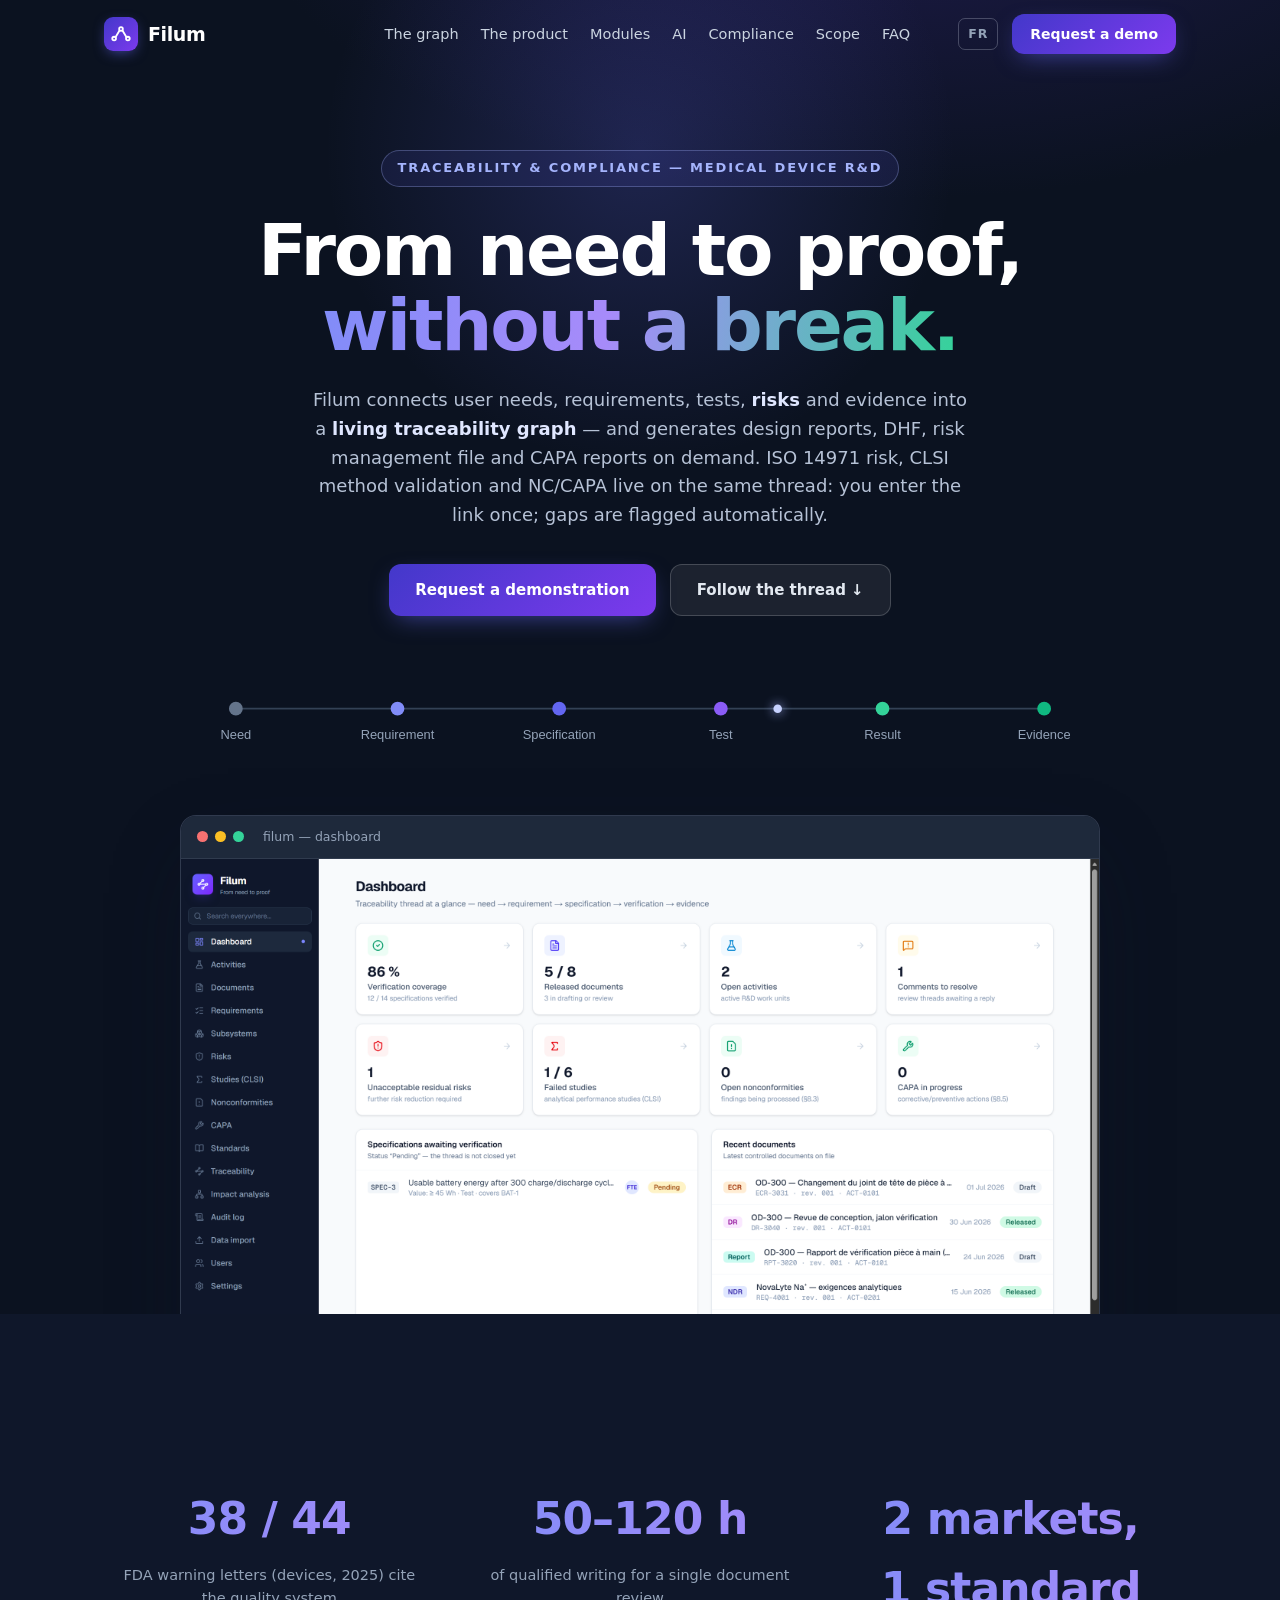
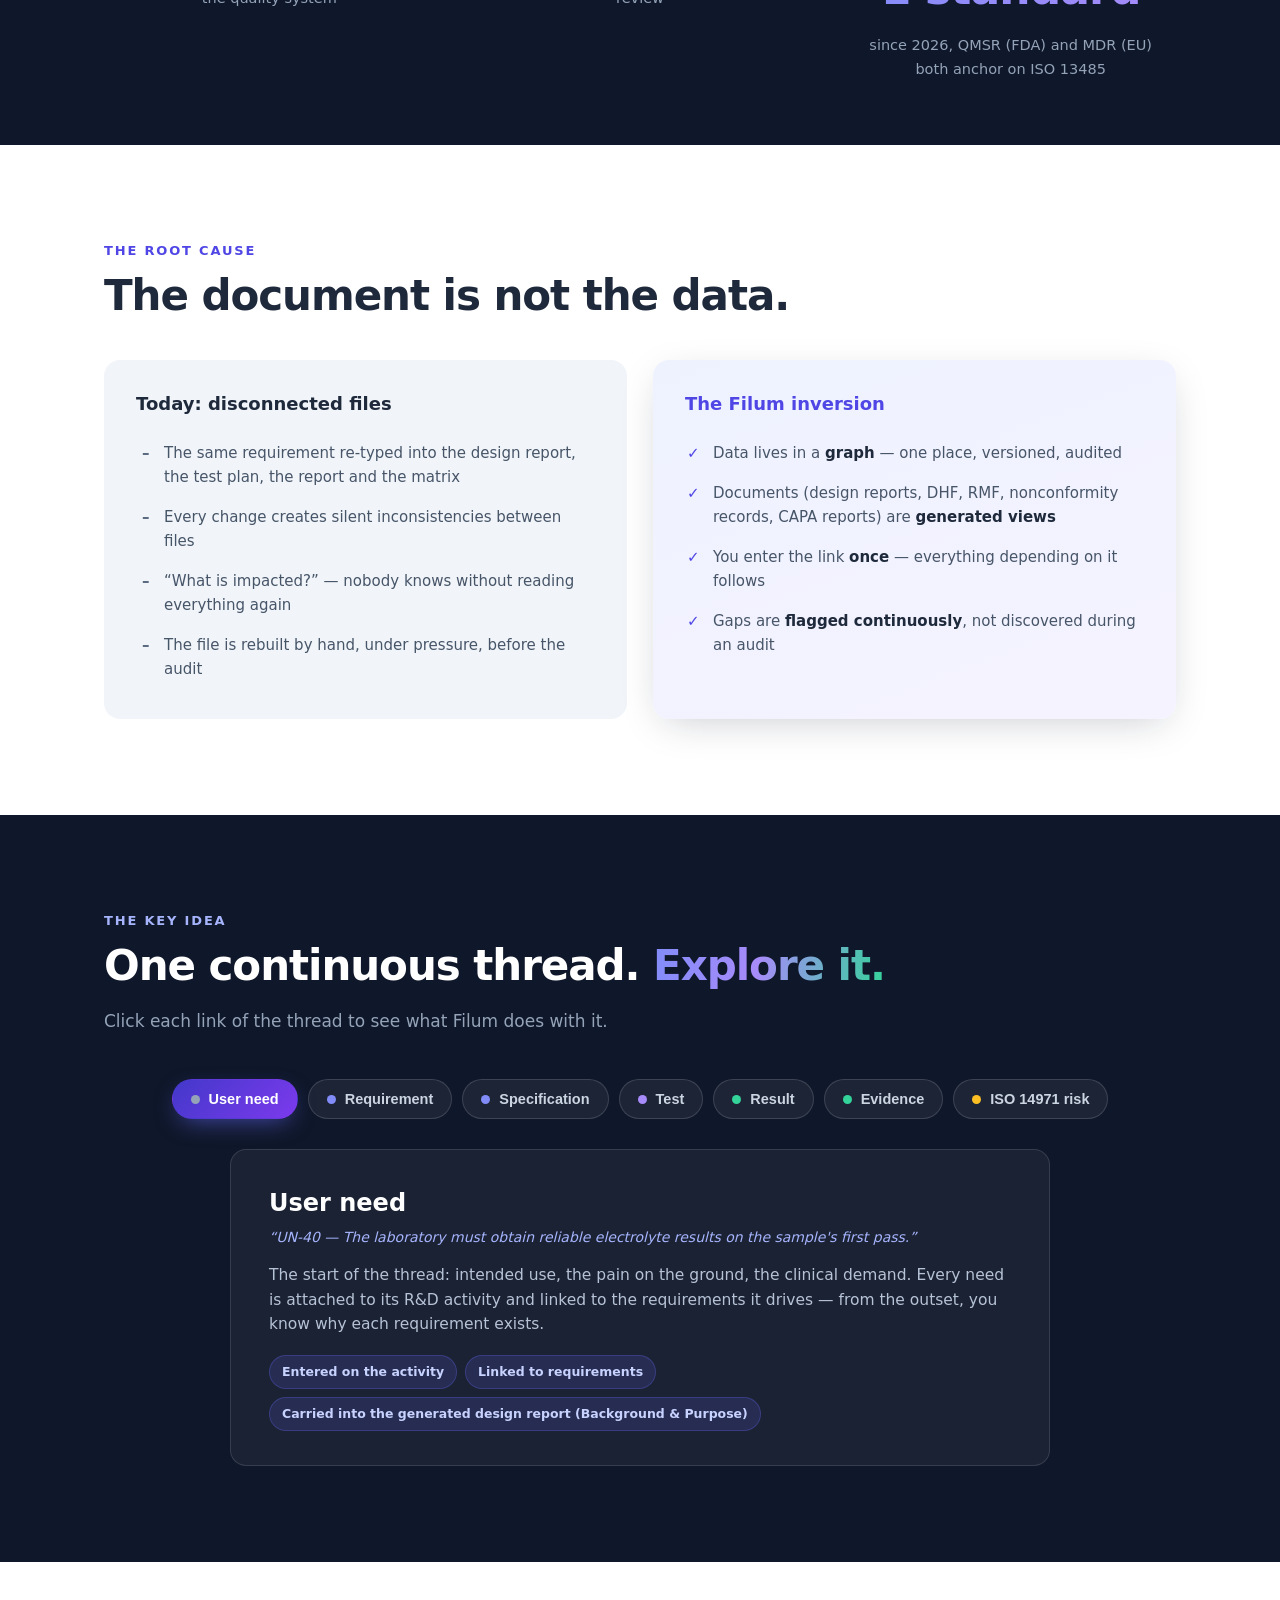
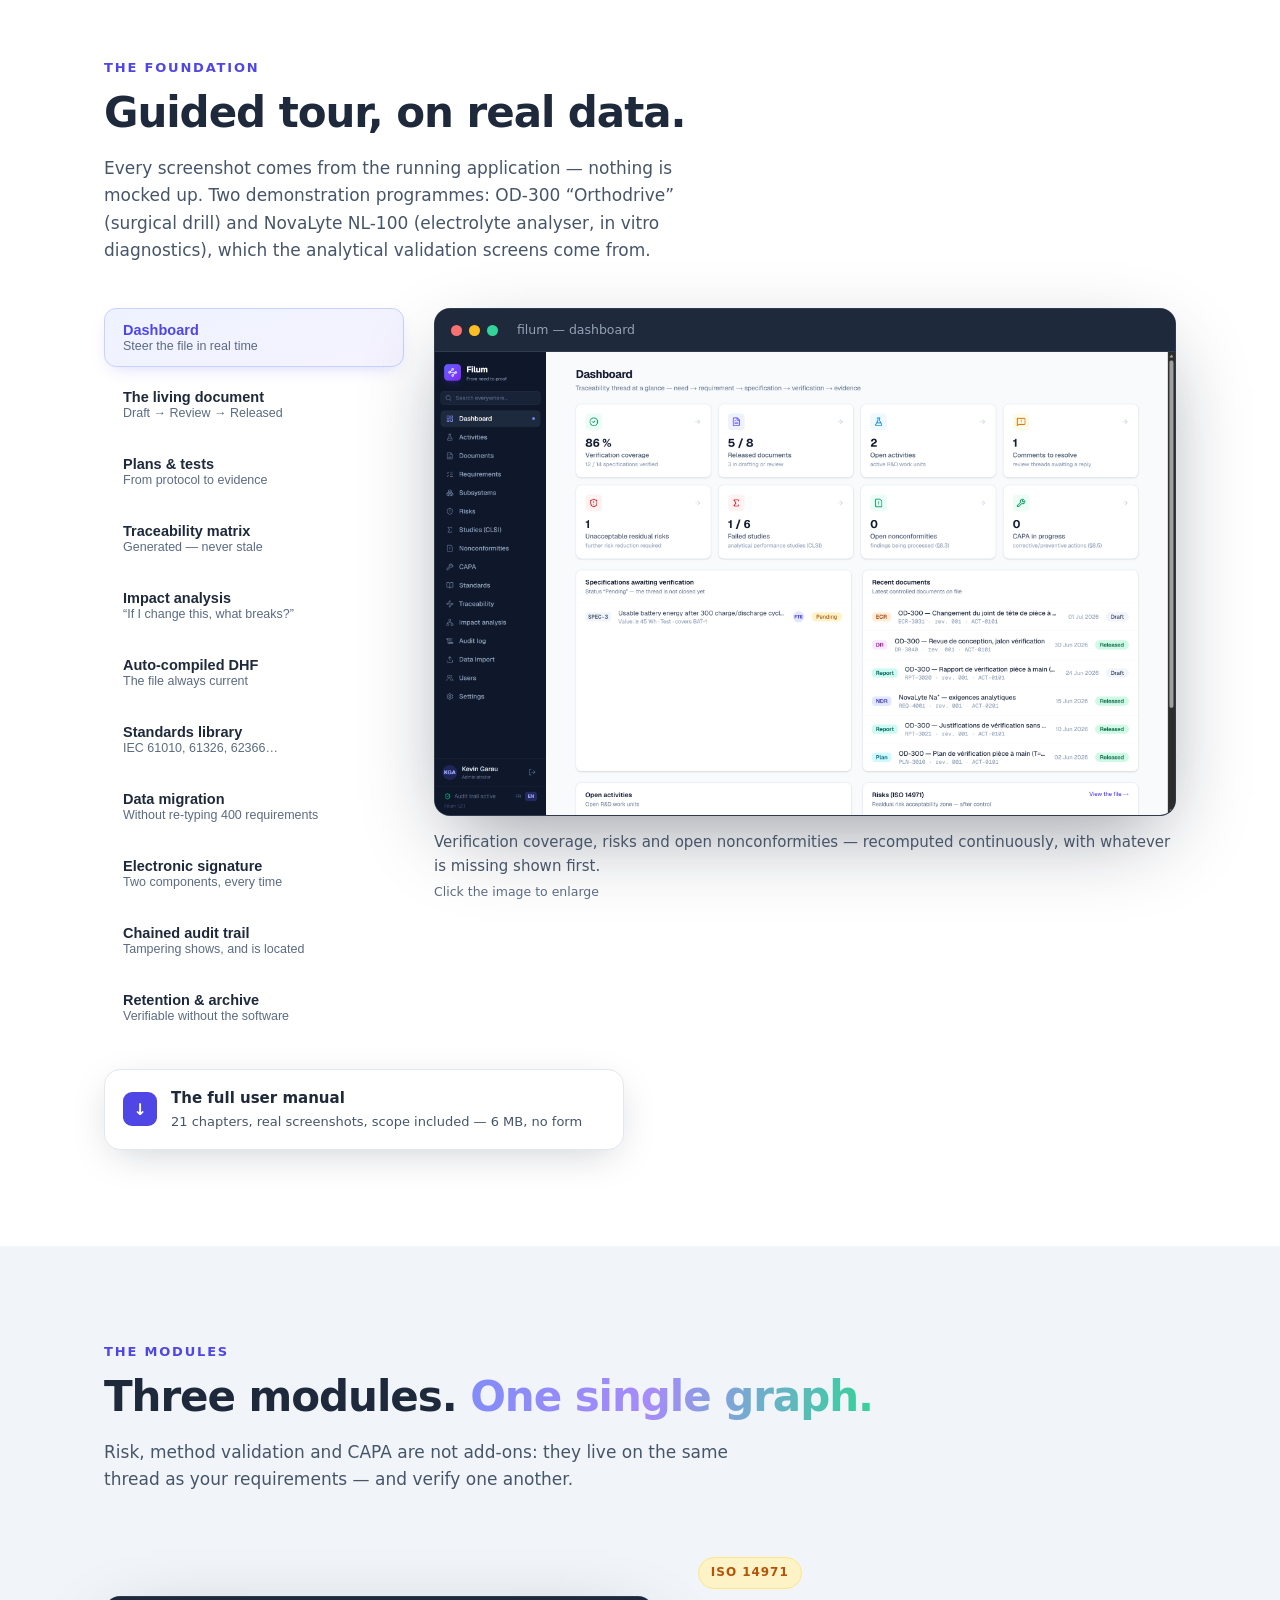
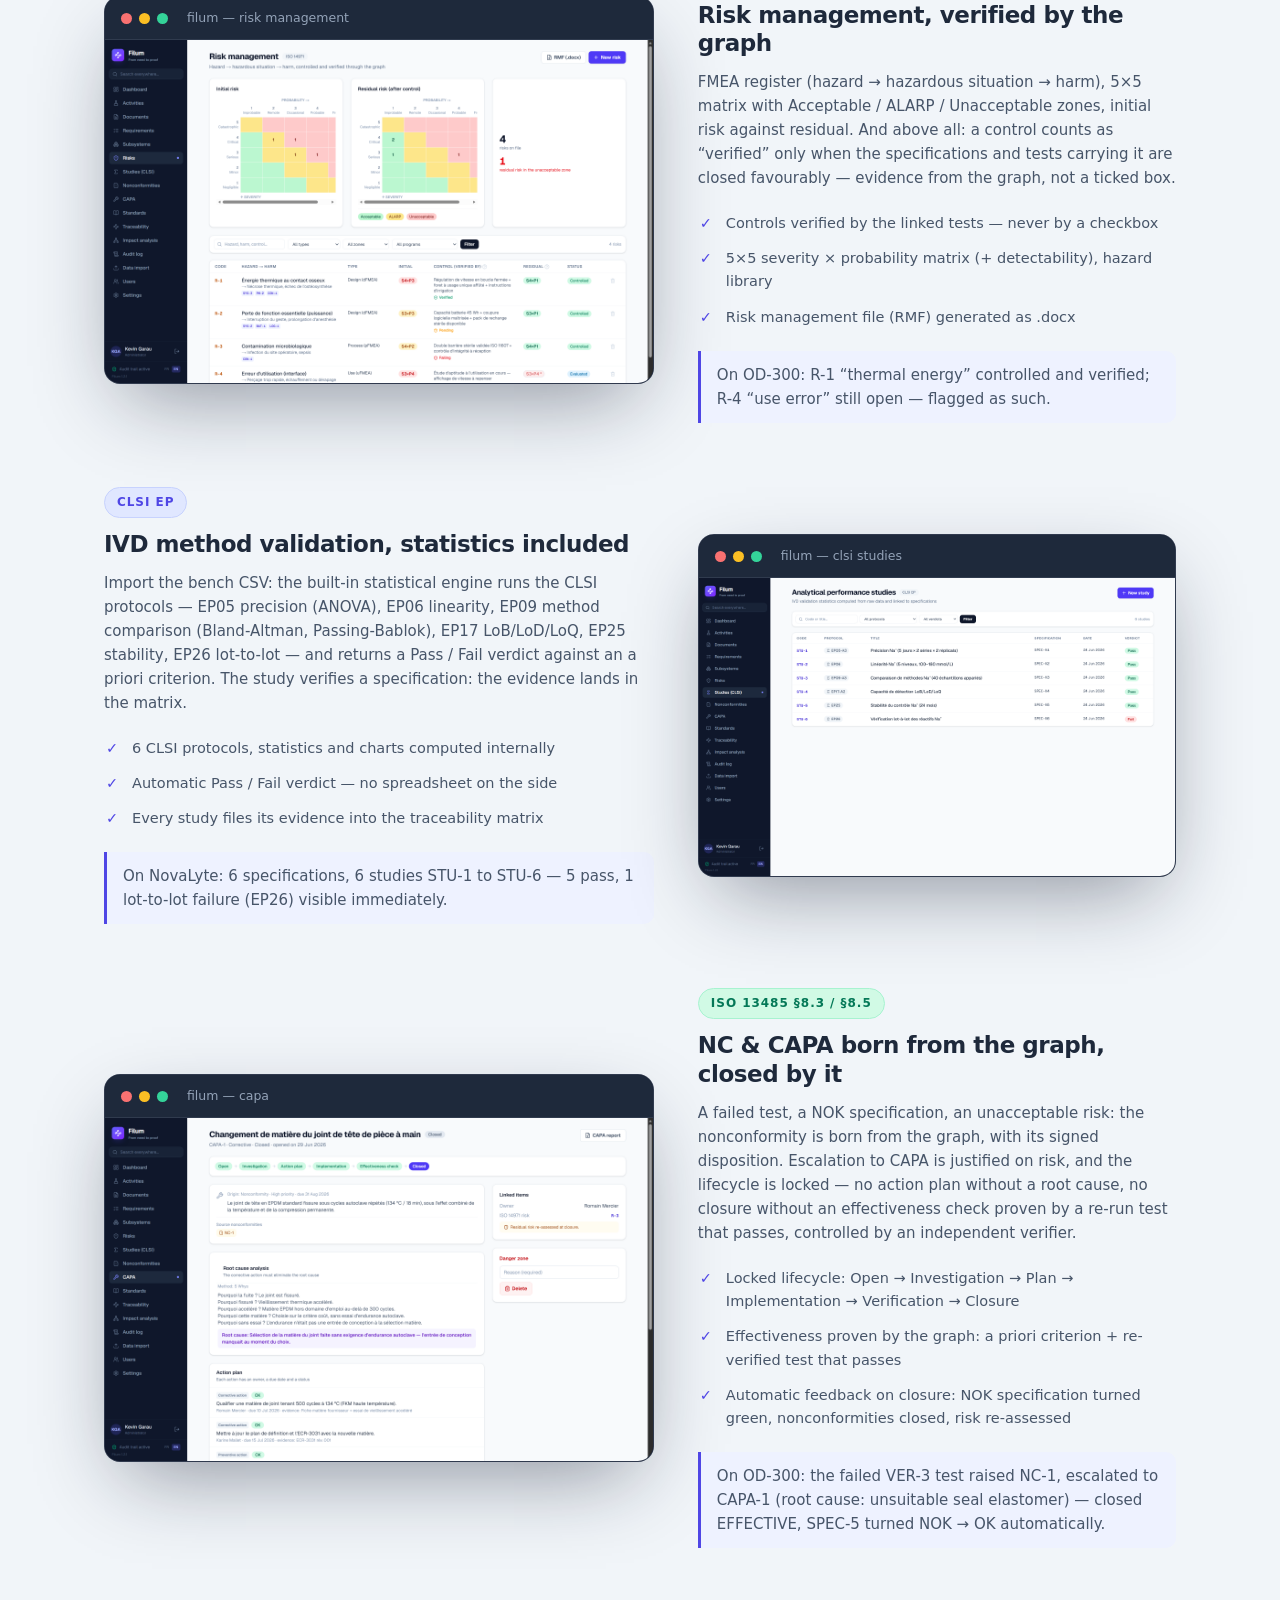
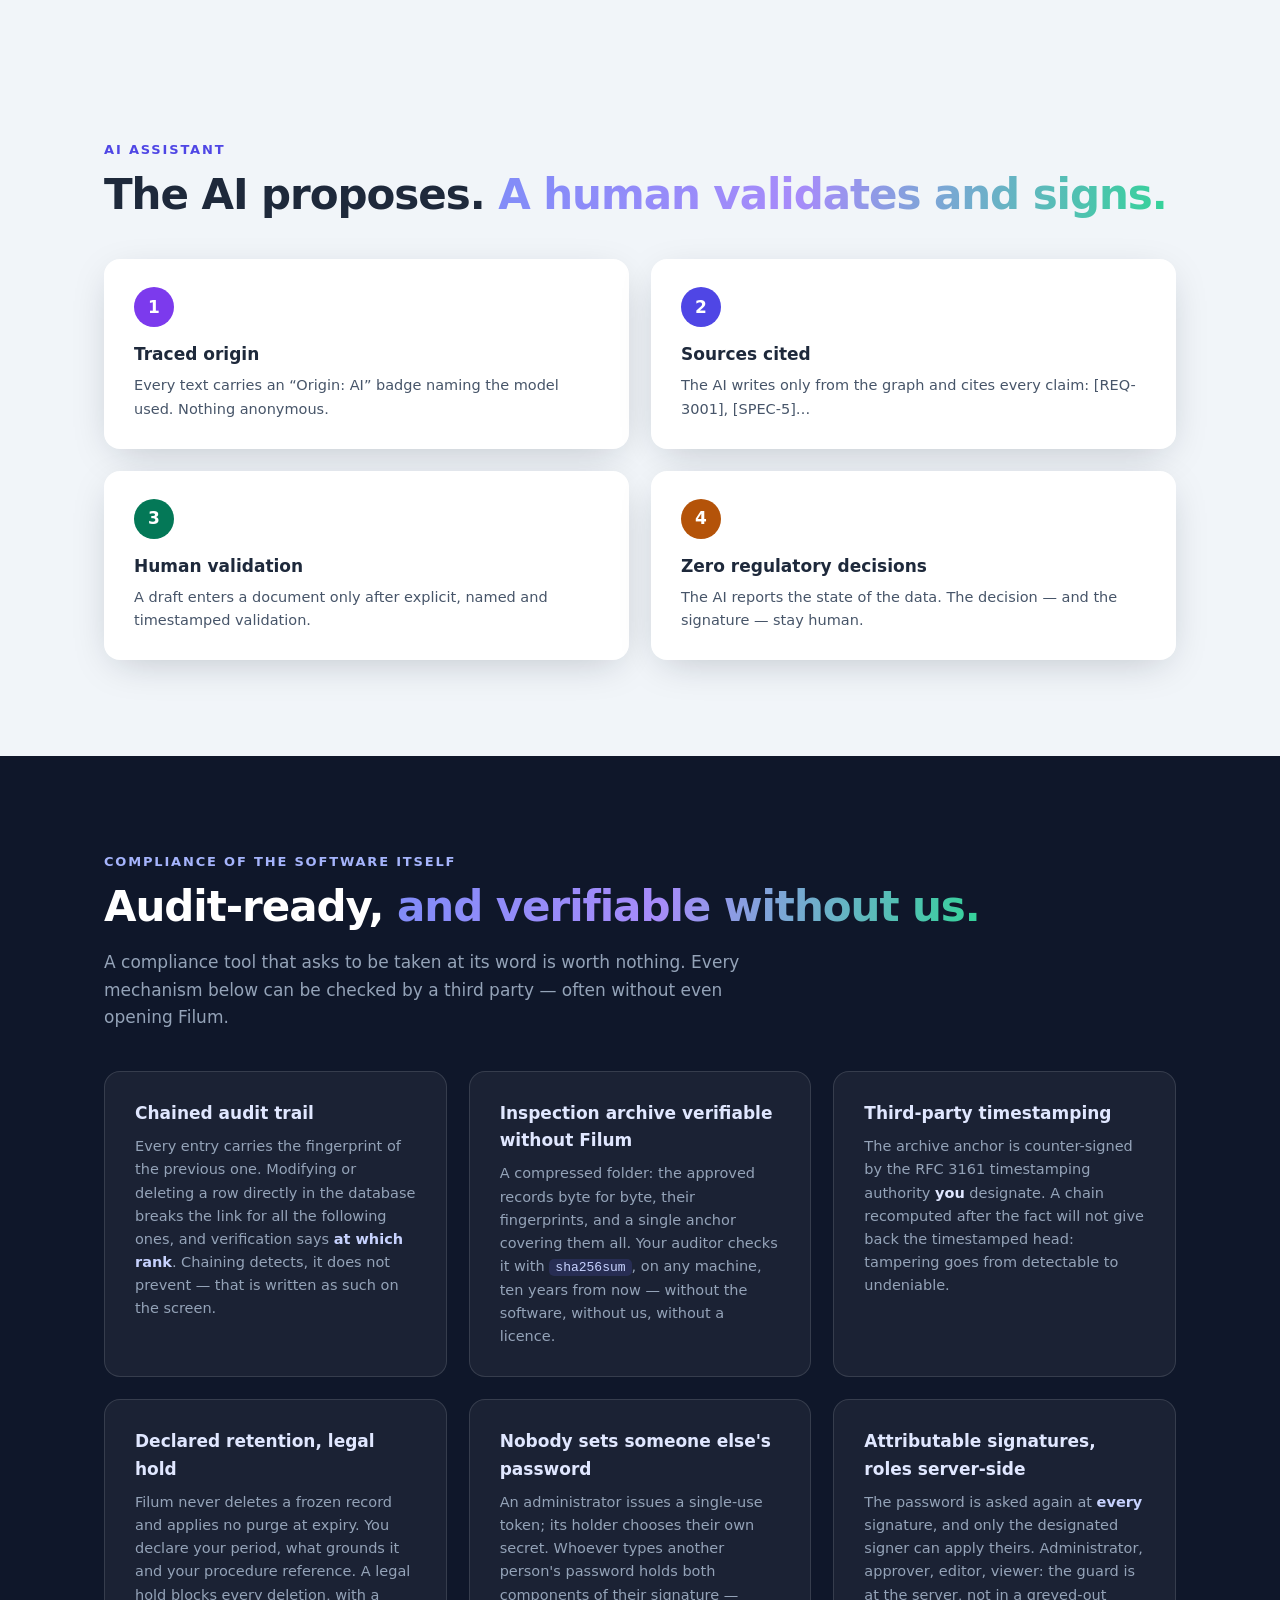
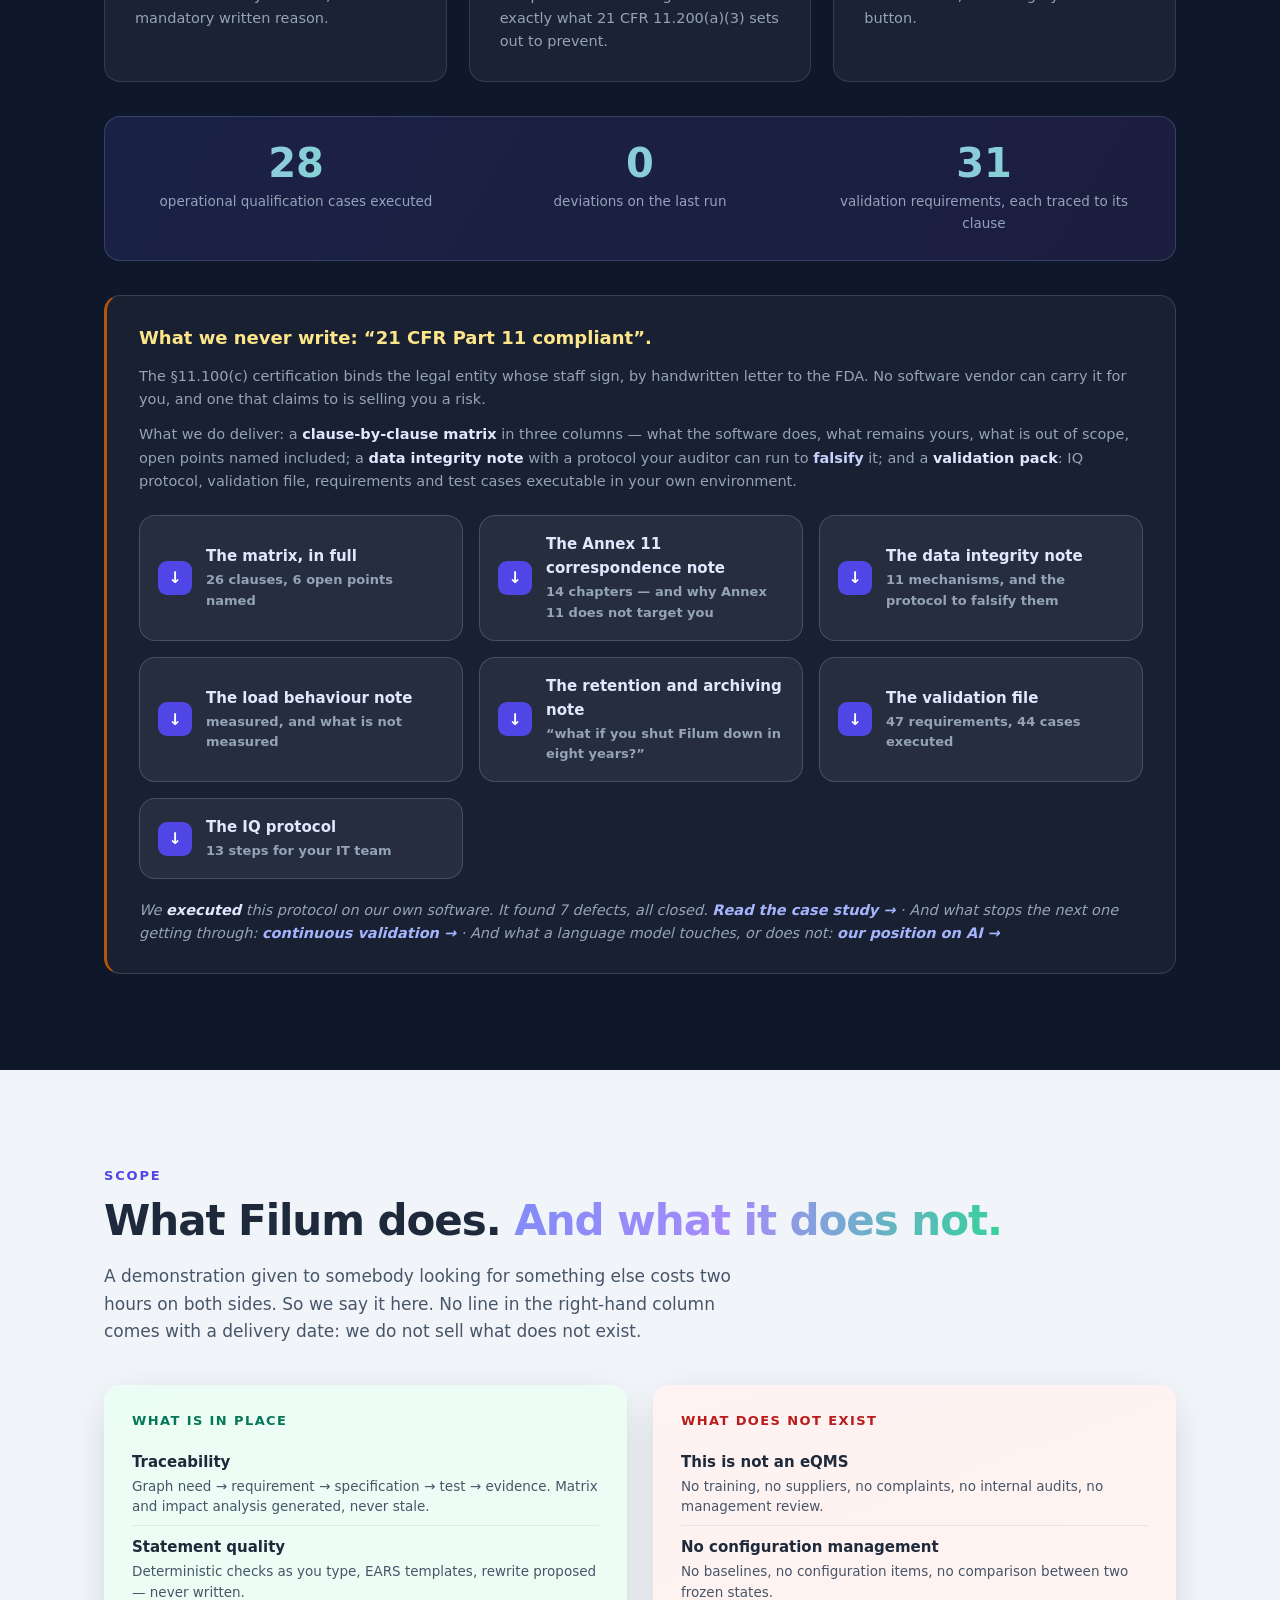
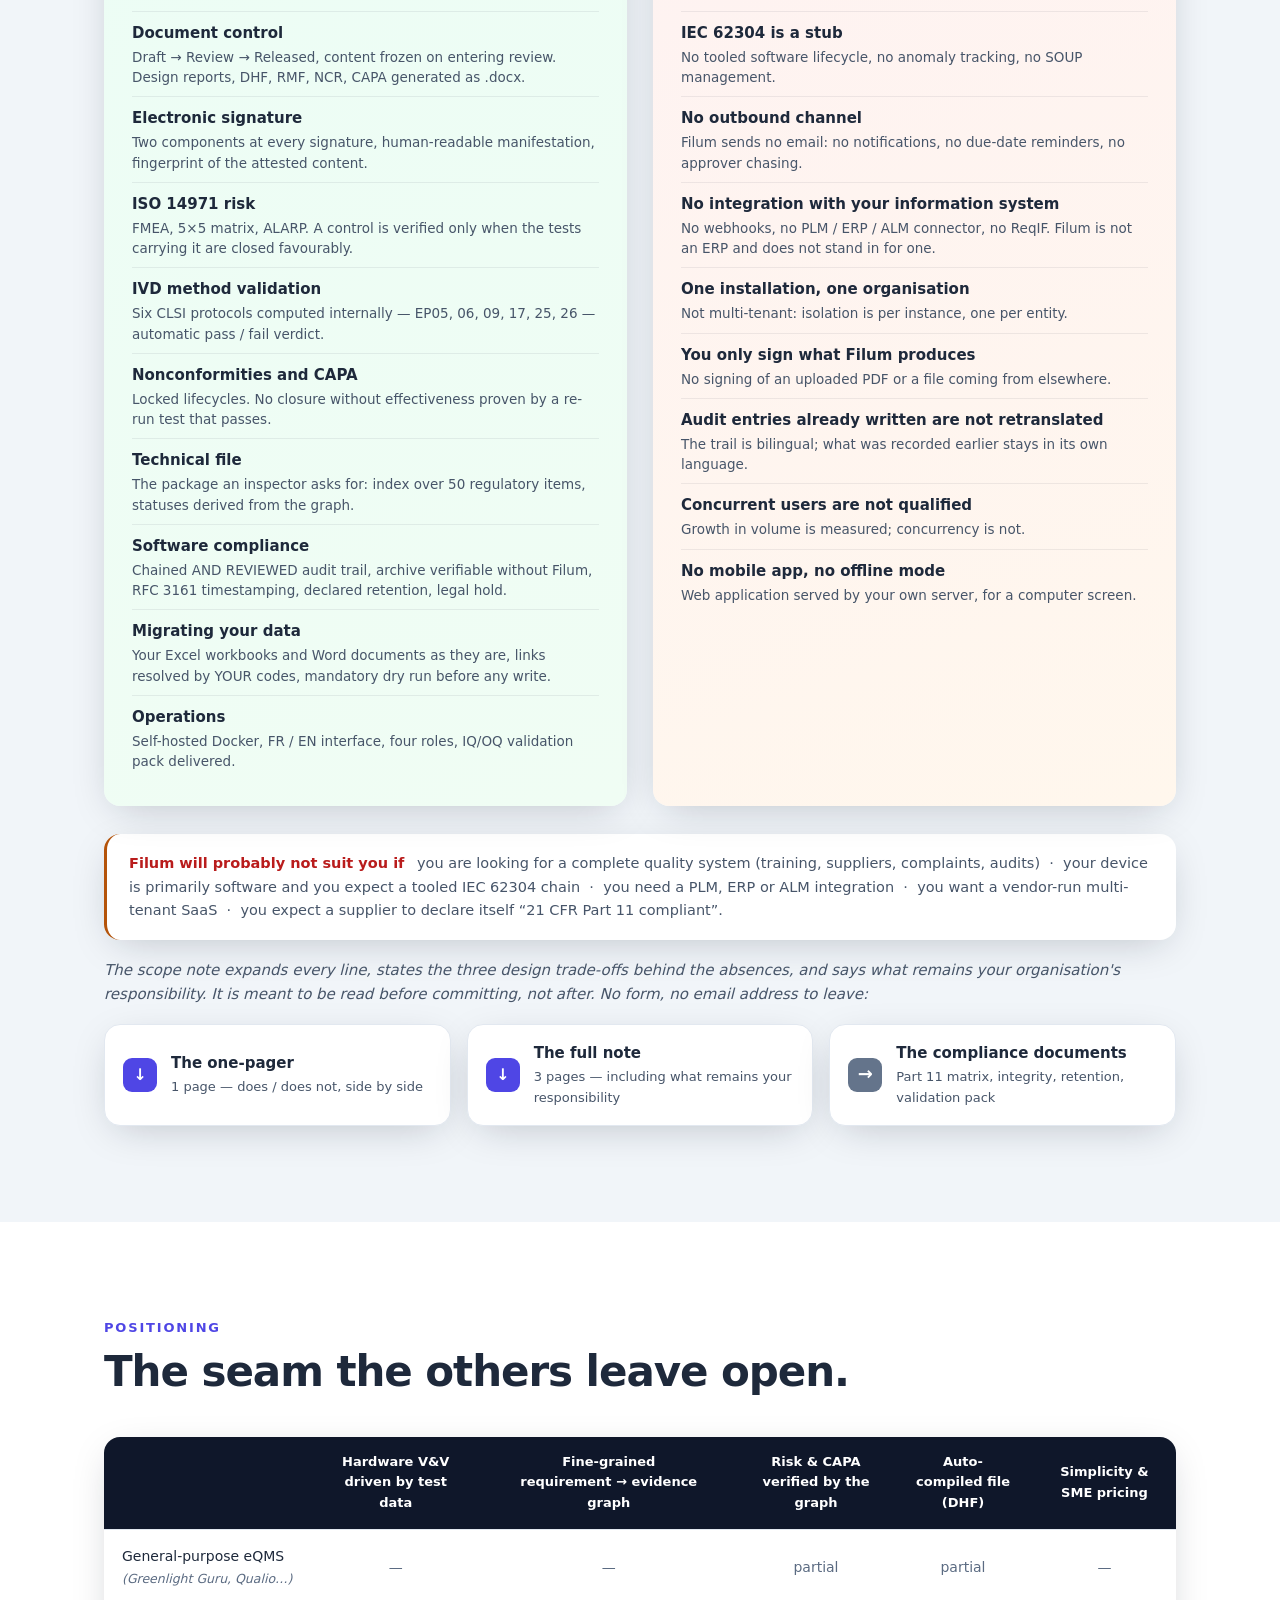
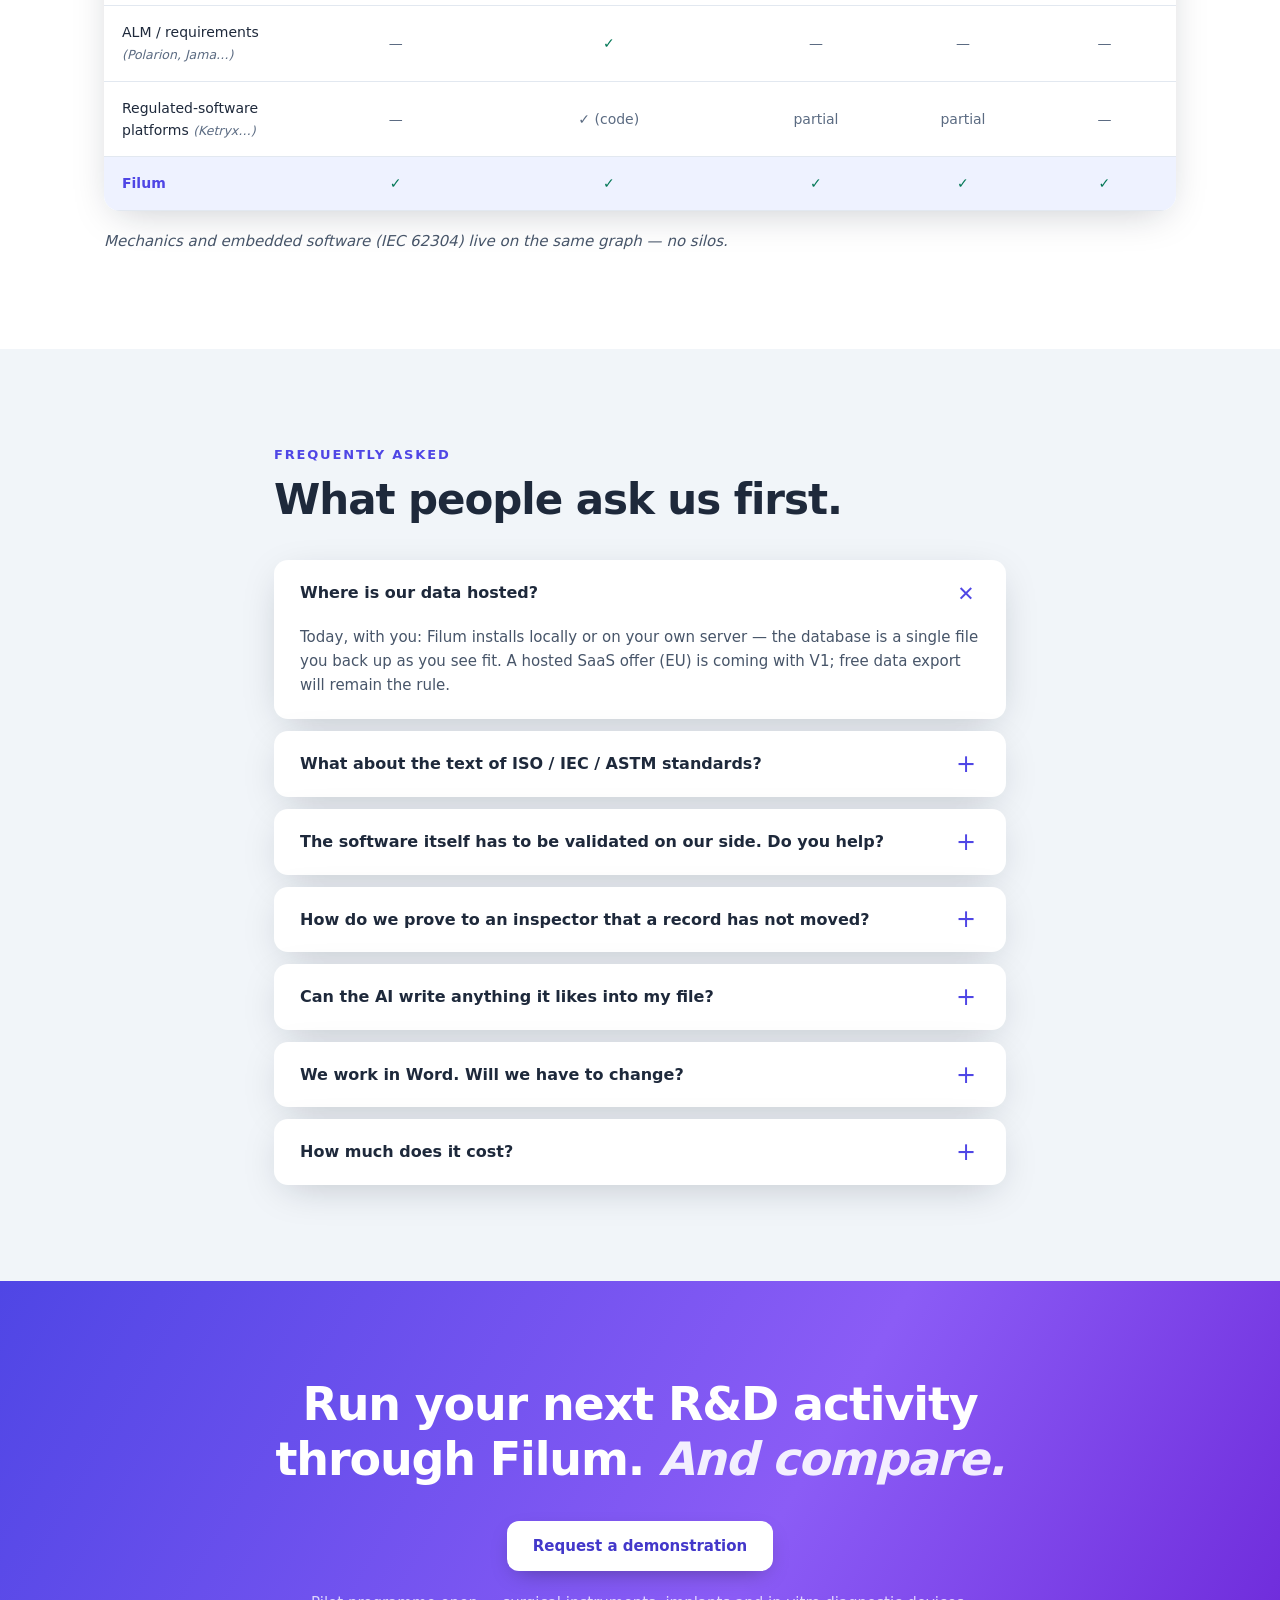
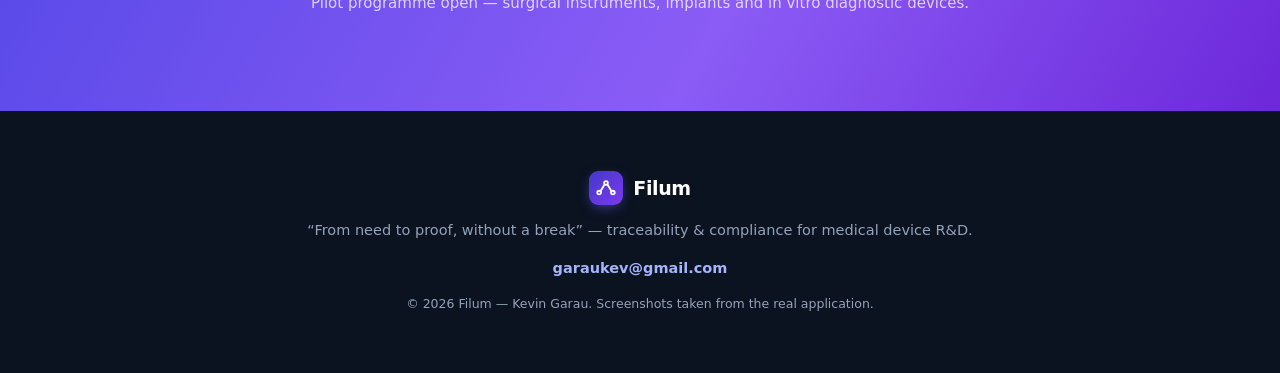
==== en/index.html @ b1b9bf74 "Périmètre : deux absences affirmées à tort, et Filum n'est pas un ERP Le document listait « pas d'AP" ====
<!DOCTYPE html>
<html lang="en">
<head>
  <meta charset="UTF-8" />
  <meta name="viewport" content="width=device-width, initial-scale=1.0" />
  <title>Filum — From need to proof, without a break</title>
  <meta name="description" content="Filum connects user needs, requirements, tests, risks and evidence into a living traceability graph — and generates design reports, DHF, risk management file and CAPA reports on demand. ISO 14971 risk, CLSI method validation and NC/CAPA on the same thread. Chained audit trail, inspection archive verifiable without the software, IQ/OQ validation pack delivered with it. Built for medical device R&amp;D." />
  <link rel="icon" href="../favicon.svg" type="image/svg+xml" />
  <link rel="stylesheet" href="../styles.css" />
  <link rel="alternate" hreflang="fr" href="https://filum-app.github.io/" />
  <link rel="alternate" hreflang="en" href="https://filum-app.github.io/en/" />
  <link rel="alternate" hreflang="x-default" href="https://filum-app.github.io/" />
</head>
<body>

<!-- ═══════════ NAVIGATION ═══════════ -->
<nav id="nav">
  <div class="nav-inner">
    <a class="brand" href="#top">
      <span class="brand-mark" aria-hidden="true">
        <svg viewBox="0 0 24 24" fill="none" stroke="white" stroke-width="2" stroke-linecap="round"><circle cx="4.5" cy="17" r="2"/><circle cx="12" cy="6.5" r="2"/><circle cx="19.5" cy="17" r="2"/><path d="M6 15.5 10.4 8.2M13.6 8.2 18 15.5"/></svg>
      </span>
      <span class="brand-name">Filum</span>
    </a>
    <div class="nav-links">
      <a href="#graphe">The graph</a>
      <a href="#produit">The product</a>
      <a href="#modules">Modules</a>
      <a href="#ia">AI</a>
      <a href="#conformite">Compliance</a>
      <a href="#perimetre">Scope</a>
      <a href="#faq">FAQ</a>
    </div>
    <div class="nav-right">
      <a class="lang-switch" href="../" hreflang="fr" title="Lire cette page en français">FR</a>
      <a class="btn btn-sm btn-primary" href="mailto:garaukev@gmail.com?subject=Filum%20demonstration">Request a demo</a>
    </div>
  </div>
</nav>

<!-- ═══════════ HÉROS ═══════════ -->
<header class="hero" id="top">
  <div class="hero-glow" aria-hidden="true"></div>
  <div class="container hero-inner">
    <p class="hero-kicker reveal">Traceability &amp; compliance — medical device R&amp;D</p>
    <h1 class="reveal d1">From need to proof,<br /><span class="grad">without a break.</span></h1>
    <p class="hero-sub reveal d2">
      Filum connects user needs, requirements, tests, <strong>risks</strong> and evidence into a <strong>living traceability graph</strong> — and generates design reports, DHF, risk management file and CAPA reports on demand. ISO 14971 risk, CLSI method validation and NC/CAPA live on the same thread: you enter the link once; gaps are flagged automatically.
    </p>
    <div class="hero-cta reveal d3">
      <a class="btn btn-primary" href="mailto:garaukev@gmail.com?subject=Filum%20demonstration">Request a demonstration</a>
      <a class="btn btn-ghost" href="#graphe">Follow the thread ↓</a>
    </div>

    <!-- Le fil animé -->
    <div class="hero-thread reveal d4" aria-hidden="true">
      <svg viewBox="0 0 1000 90" preserveAspectRatio="xMidYMid meet">
        <path id="threadPath" d="M 30 45 H 970" stroke="#334155" stroke-width="2" fill="none" />
        <path d="M 30 45 H 970" stroke="url(#threadGrad)" stroke-width="2" fill="none" class="thread-draw" />
        <defs>
          <linearGradient id="threadGrad" x1="0" x2="1">
            <stop offset="0" stop-color="#64748B"/><stop offset="0.5" stop-color="#6366F1"/><stop offset="1" stop-color="#10B981"/>
          </linearGradient>
        </defs>
        <g class="thread-nodes" font-family="Inter, sans-serif" font-size="15" text-anchor="middle">
          <g><circle cx="30"  cy="45" r="8" fill="#64748B"/><text x="30"  y="80" fill="#94A3B8">Need</text></g>
          <g><circle cx="218" cy="45" r="8" fill="#818CF8"/><text x="218" y="80" fill="#94A3B8">Requirement</text></g>
          <g><circle cx="406" cy="45" r="8" fill="#6366F1"/><text x="406" y="80" fill="#94A3B8">Specification</text></g>
          <g><circle cx="594" cy="45" r="8" fill="#8B5CF6"/><text x="594" y="80" fill="#94A3B8">Test</text></g>
          <g><circle cx="782" cy="45" r="8" fill="#34D399"/><text x="782" y="80" fill="#94A3B8">Result</text></g>
          <g><circle cx="970" cy="45" r="8" fill="#10B981"/><text x="970" y="80" fill="#94A3B8">Evidence</text></g>
        </g>
        <circle r="5" fill="#C7D2FE" class="thread-pulse">
          <animateMotion dur="4.5s" repeatCount="indefinite" keyPoints="0;1" keyTimes="0;1" calcMode="linear">
            <mpath href="#threadPath"/>
          </animateMotion>
        </circle>
      </svg>
    </div>

    <!-- Capture en vitrine -->
    <figure class="hero-shot reveal d5">
      <div class="browser-frame">
        <div class="browser-bar"><span></span><span></span><span></span><em>filum — dashboard</em></div>
        <img src="assets/tableau-de-bord.png" alt="The Filum dashboard: verification coverage, documents, activities and risks in real time" />
      </div>
    </figure>
  </div>
</header>

<!-- ═══════════ CHIFFRES ═══════════ -->
<section class="stats">
  <div class="container stats-grid">
    <div class="stat reveal">
      <span class="stat-num" data-count="38" data-suffix=" / 44">38 / 44</span>
      <span class="stat-label">FDA warning letters (devices, 2025) cite the quality system</span>
    </div>
    <div class="stat reveal d1">
      <span class="stat-num" data-count="120" data-prefix="50–" data-suffix="&nbsp;h">50–120&nbsp;h</span>
      <span class="stat-label">of qualified writing for a single document review</span>
    </div>
    <div class="stat reveal d2">
      <span class="stat-num" data-count="2" data-suffix="&nbsp;markets, 1&nbsp;standard">2&nbsp;markets, 1&nbsp;standard</span>
      <span class="stat-label">since 2026, QMSR (FDA) and MDR (EU) both anchor on ISO 13485</span>
    </div>
  </div>
</section>

<!-- ═══════════ LE RENVERSEMENT ═══════════ -->
<section class="section" id="renversement">
  <div class="container">
    <p class="kicker reveal">The root cause</p>
    <h2 class="reveal d1">The document is not the data.</h2>
    <div class="two-col">
      <div class="col-card col-before reveal d2">
        <h3>Today: disconnected files</h3>
        <ul>
          <li>The same requirement re-typed into the design report, the test plan, the report and the matrix</li>
          <li>Every change creates silent inconsistencies between files</li>
          <li>“What is impacted?” — nobody knows without reading everything again</li>
          <li>The file is rebuilt by hand, under pressure, before the audit</li>
        </ul>
      </div>
      <div class="col-card col-after reveal d3">
        <h3>The Filum inversion</h3>
        <ul>
          <li>Data lives in a <strong>graph</strong> — one place, versioned, audited</li>
          <li>Documents (design reports, DHF, RMF, nonconformity records, CAPA reports) are <strong>generated views</strong></li>
          <li>You enter the link <strong>once</strong> — everything depending on it follows</li>
          <li>Gaps are <strong>flagged continuously</strong>, not discovered during an audit</li>
        </ul>
      </div>
    </div>
  </div>
</section>

<!-- ═══════════ LE GRAPHE INTERACTIF ═══════════ -->
<section class="section section-dark" id="graphe">
  <div class="container">
    <p class="kicker reveal">The key idea</p>
    <h2 class="reveal d1">One continuous thread. <span class="grad">Explore it.</span></h2>
    <p class="section-sub reveal d2">Click each link of the thread to see what Filum does with it.</p>

    <div class="graph-explorer reveal d3">
      <div class="graph-nodes" role="tablist" aria-label="The links of the graph">
        <button class="gnode active" data-node="besoin" role="tab"><span class="dot dot-slate"></span>User need</button>
        <button class="gnode" data-node="exigence" role="tab"><span class="dot dot-indigo"></span>Requirement</button>
        <button class="gnode" data-node="spec" role="tab"><span class="dot dot-indigo"></span>Specification</button>
        <button class="gnode" data-node="essai" role="tab"><span class="dot dot-violet"></span>Test</button>
        <button class="gnode" data-node="resultat" role="tab"><span class="dot dot-emerald"></span>Result</button>
        <button class="gnode" data-node="preuve" role="tab"><span class="dot dot-emerald"></span>Evidence</button>
        <button class="gnode gnode-risk" data-node="risque" role="tab"><span class="dot dot-amber"></span>ISO 14971 risk</button>
      </div>
      <div class="graph-panel" id="graphPanel">
        <!-- rempli par script.js depuis #graph-data -->
      </div>
    </div>
  </div>
</section>

<!-- ═══════════ TOUR DU PRODUIT ═══════════ -->
<section class="section" id="produit">
  <div class="container">
    <p class="kicker reveal">The foundation</p>
    <h2 class="reveal d1">Guided tour, on real data.</h2>
    <p class="section-sub reveal d2">Every screenshot comes from the running application — nothing is mocked up. Two demonstration programmes: OD-300 “Orthodrive” (surgical drill) and NovaLyte NL-100 (electrolyte analyser, in vitro diagnostics), which the analytical validation screens come from.</p>

    <div class="tour reveal d3">
      <div class="tour-tabs" role="tablist" aria-label="Product screens">
        <button class="ttab active" data-shot="tableau-de-bord" data-caption="Verification coverage, risks and open nonconformities — recomputed continuously, with whatever is missing shown first.">
          <strong>Dashboard</strong><span>Steer the file in real time</span>
        </button>
        <button class="ttab" data-shot="document" data-caption="REQ-3002 released: the approved record is kept byte for byte, with the SHA-256 fingerprint of the content each signature attests. Downloading serves those bytes — it does not regenerate the document.">
          <strong>The living document</strong><span>Draft → Review → Released</span>
        </button>
        <button class="ttab" data-shot="plan-de-test" data-caption="PLN-3010: protocols, results and evidence linked to specifications. Bench CSV import — n, mean and standard deviation computed automatically.">
          <strong>Plans &amp; tests</strong><span>From protocol to evidence</span>
        </button>
        <button class="ttab" data-shot="matrice" data-caption="Every row is a complete thread. An empty cell is a hole in the file. CSV export in one click.">
          <strong>Traceability matrix</strong><span>Generated — never stale</span>
        </button>
        <button class="ttab" data-shot="impact" data-caption="Upstream in amber, downstream in emerald: from SPEC-5, the thread climbs to the user need and descends to NC-1 and CAPA-1 — everything a change calls into question, in one second.">
          <strong>Impact analysis</strong><span>“If I change this, what breaks?”</span>
        </button>
        <button class="ttab" data-shot="activite" data-caption="ACT-0101: completeness checks running continuously, then the Design History File compiled in one click — gaps flagged inside it.">
          <strong>Auto-compiled DHF</strong><span>The file always current</span>
        </button>
        <button class="ttab" data-shot="normes" data-caption="ISO 13485, MDR, ISO 14971, IEC 62304, 61010, 61326, 62366… references you can link to requirements. Metadata only — the text stays in the copies your company bought.">
          <strong>Standards library</strong><span>IEC 61010, 61326, 62366…</span>
        </button>
        <button class="ttab" data-shot="import" data-caption="Your existing file comes in from a CSV. Links resolve using YOUR codes. Dry run before any write: what would be created, updated, rejected — and why, line by line.">
          <strong>Data migration</strong><span>Without re-typing 400 requirements</span>
        </button>
        <button class="ttab" data-shot="signature" data-caption="The password is asked again at every signature (21 CFR 11.200(a)(1)). The manifestation carries the frozen printed name, the meaning, the UTC timestamp (11.50) and the fingerprint of the attested content (11.70). A failure is logged and counts towards account lockout.">
          <strong>Electronic signature</strong><span>Two components, every time</span>
        </button>
        <button class="ttab" data-shot="audit" data-caption="Every entry carries the fingerprint of the previous one: the banner verifies the chain on every view and would name the rank of a break. Writes, signatures, content freezes, generations and sign-ins — attributed, timestamped, append-only (ALCOA+), with a targeted revert to correct without ever erasing.">
          <strong>Chained audit trail</strong><span>Tampering shows, and is located</span>
        </button>
        <button class="ttab" data-shot="retention" data-caption="You declare your retention period, what grounds it and your procedure reference — Filum imposes no doctrine and never purges. A legal hold blocks every deletion. The inspection archive produces a folder verifiable outside Filum, whose anchor can be counter-signed by an RFC 3161 timestamping authority.">
          <strong>Retention &amp; archive</strong><span>Verifiable without the software</span>
        </button>
      </div>
      <figure class="tour-stage">
        <div class="browser-frame">
          <div class="browser-bar"><span></span><span></span><span></span><em id="tourTitle">filum — dashboard</em></div>
          <img id="tourImg" src="assets/tableau-de-bord.png" alt="Filum screenshot" />
        </div>
        <figcaption id="tourCaption">Verification coverage, risks and open nonconformities — recomputed continuously, with whatever is missing shown first.</figcaption>
        <p class="tour-hint">Click the image to enlarge</p>
      </figure>
    </div>

    <div class="telechargements telechargements-un reveal d3">
      <a class="dl" href="../docs/Filum_user_manual.docx" download>
        <span class="dl-ico" aria-hidden="true">↓</span>
        <span class="dl-txt">
          <strong>The full user manual</strong>
          <em>21 chapters, real screenshots, scope included — 6 MB, no form</em>
        </span>
      </a>
    </div>
  </div>
</section>

<!-- ═══════════ LES TROIS MODULES ═══════════ -->
<section class="section section-tint" id="modules">
  <div class="container">
    <p class="kicker reveal">The modules</p>
    <h2 class="reveal d1">Three modules. <span class="grad">One single graph.</span></h2>
    <p class="section-sub reveal d2">Risk, method validation and CAPA are not add-ons: they live on the same thread as your requirements — and verify one another.</p>

    <!-- Module 1 : ISO 14971 -->
    <div class="module-row reveal">
      <figure class="module-figure">
        <div class="browser-frame">
          <div class="browser-bar"><span></span><span></span><span></span><em>filum — risk management</em></div>
          <img src="assets/risques.png" alt="The Filum ISO 14971 module: initial and residual 5×5 matrices, FMEA register with controls verified by the graph" />
        </div>
      </figure>
      <div class="module-text">
        <span class="module-badge badge-amber">ISO 14971</span>
        <h3>Risk management, verified by the graph</h3>
        <p>FMEA register (hazard → hazardous situation → harm), 5×5 matrix with Acceptable / ALARP / Unacceptable zones, initial risk against residual. And above all: a control counts as “verified” only when the specifications and tests carrying it are closed favourably — evidence from the graph, not a ticked box.</p>
        <ul class="module-points">
          <li>Controls verified by the linked tests — never by a checkbox</li>
          <li>5×5 severity × probability matrix (+ detectability), hazard library</li>
          <li>Risk management file (RMF) generated as .docx</li>
        </ul>
        <p class="module-case">On OD-300: R-1 “thermal energy” controlled and verified; R-4 “use error” still open — flagged as such.</p>
      </div>
    </div>

    <!-- Module 2 : Études CLSI -->
    <div class="module-row module-flip reveal">
      <figure class="module-figure">
        <div class="browser-frame">
          <div class="browser-bar"><span></span><span></span><span></span><em>filum — clsi studies</em></div>
          <img src="assets/etudes.png" alt="The Filum CLSI studies module: six studies EP05 to EP26 with automatic Pass / Fail verdict, each linked to its specification" />
        </div>
      </figure>
      <div class="module-text">
        <span class="module-badge badge-indigo">CLSI EP</span>
        <h3>IVD method validation, statistics included</h3>
        <p>Import the bench CSV: the built-in statistical engine runs the CLSI protocols — EP05 precision (ANOVA), EP06 linearity, EP09 method comparison (Bland-Altman, Passing-Bablok), EP17 LoB/LoD/LoQ, EP25 stability, EP26 lot-to-lot — and returns a Pass / Fail verdict against an a priori criterion. The study verifies a specification: the evidence lands in the matrix.</p>
        <ul class="module-points">
          <li>6 CLSI protocols, statistics and charts computed internally</li>
          <li>Automatic Pass / Fail verdict — no spreadsheet on the side</li>
          <li>Every study files its evidence into the traceability matrix</li>
        </ul>
        <p class="module-case">On NovaLyte: 6 specifications, 6 studies STU-1 to STU-6 — 5 pass, 1 lot-to-lot failure (EP26) visible immediately.</p>
      </div>
    </div>

    <!-- Module 3 : NC / CAPA -->
    <div class="module-row reveal">
      <figure class="module-figure">
        <div class="browser-frame">
          <div class="browser-bar"><span></span><span></span><span></span><em>filum — capa</em></div>
          <img src="assets/capa.png" alt="The Filum NC/CAPA module: CAPA-1 closed with its full lifecycle, root cause and effectiveness check" />
        </div>
      </figure>
      <div class="module-text">
        <span class="module-badge badge-emerald">ISO 13485 §8.3 / §8.5</span>
        <h3>NC &amp; CAPA born from the graph, closed by it</h3>
        <p>A failed test, a NOK specification, an unacceptable risk: the nonconformity is born from the graph, with its signed disposition. Escalation to CAPA is justified on risk, and the lifecycle is locked — no action plan without a root cause, no closure without an effectiveness check proven by a re-run test that passes, controlled by an independent verifier.</p>
        <ul class="module-points">
          <li>Locked lifecycle: Open → Investigation → Plan → Implementation → Verification → Closure</li>
          <li>Effectiveness proven by the graph: a priori criterion + re-verified test that passes</li>
          <li>Automatic feedback on closure: NOK specification turned green, nonconformities closed, risk re-assessed</li>
        </ul>
        <p class="module-case">On OD-300: the failed VER-3 test raised NC-1, escalated to CAPA-1 (root cause: unsuitable seal elastomer) — closed EFFECTIVE, SPEC-5 turned NOK → OK automatically.</p>
      </div>
    </div>
  </div>
</section>

<!-- ═══════════ IA SOUS GARDE-FOUS ═══════════ -->
<section class="section section-tint" id="ia">
  <div class="container">
    <p class="kicker reveal">AI assistant</p>
    <h2 class="reveal d1">The AI proposes. <span class="grad">A human validates and signs.</span></h2>
    <div class="cards-4">
      <div class="gcard reveal"><span class="gnum n1">1</span><h3>Traced origin</h3><p>Every text carries an “Origin: AI” badge naming the model used. Nothing anonymous.</p></div>
      <div class="gcard reveal d1"><span class="gnum n2">2</span><h3>Sources cited</h3><p>The AI writes only from the graph and cites every claim: [REQ-3001], [SPEC-5]…</p></div>
      <div class="gcard reveal d2"><span class="gnum n3">3</span><h3>Human validation</h3><p>A draft enters a document only after explicit, named and timestamped validation.</p></div>
      <div class="gcard reveal d3"><span class="gnum n4">4</span><h3>Zero regulatory decisions</h3><p>The AI reports the state of the data. The decision — and the signature — stay human.</p></div>
    </div>
  </div>
</section>

<!-- ═══════════ CONFORMITÉ ═══════════ -->
<section class="section section-dark" id="conformite">
  <div class="container">
    <p class="kicker reveal">Compliance of the software itself</p>
    <h2 class="reveal d1">Audit-ready, <span class="grad">and verifiable without us.</span></h2>
    <p class="section-sub reveal d2">A compliance tool that asks to be taken at its word is worth nothing. Every mechanism below can be checked by a third party — often without even opening Filum.</p>
    <div class="cards-3">
      <div class="ccard reveal">
        <h3>Chained audit trail</h3>
        <p>Every entry carries the fingerprint of the previous one. Modifying or deleting a row directly in the database breaks the link for all the following ones, and verification says <em>at which rank</em>. Chaining detects, it does not prevent — that is written as such on the screen.</p>
      </div>
      <div class="ccard reveal d1">
        <h3>Inspection archive verifiable without Filum</h3>
        <p>A compressed folder: the approved records byte for byte, their fingerprints, and a single anchor covering them all. Your auditor checks it with <code>sha256sum</code>, on any machine, ten years from now — without the software, without us, without a licence.</p>
      </div>
      <div class="ccard reveal d2">
        <h3>Third-party timestamping</h3>
        <p>The archive anchor is counter-signed by the RFC 3161 timestamping authority <strong>you</strong> designate. A chain recomputed after the fact will not give back the timestamped head: tampering goes from detectable to undeniable.</p>
      </div>
      <div class="ccard reveal">
        <h3>Declared retention, legal hold</h3>
        <p>Filum never deletes a frozen record and applies no purge at expiry. You declare your period, what grounds it and your procedure reference. A legal hold blocks every deletion, with a mandatory written reason.</p>
      </div>
      <div class="ccard reveal d1">
        <h3>Nobody sets someone else's password</h3>
        <p>An administrator issues a single-use token; its holder chooses their own secret. Whoever types another person's password holds both components of their signature — exactly what 21 CFR 11.200(a)(3) sets out to prevent.</p>
      </div>
      <div class="ccard reveal d2">
        <h3>Attributable signatures, roles server-side</h3>
        <p>The password is asked again at <em>every</em> signature, and only the designated signer can apply theirs. Administrator, approver, editor, viewer: the guard is at the server, not in a greyed-out button.</p>
      </div>
    </div>

    <div class="proof reveal d2">
      <div class="proof-num"><strong>28</strong><span>operational qualification cases executed</span></div>
      <div class="proof-num"><strong>0</strong><span>deviations on the last run</span></div>
      <div class="proof-num"><strong>31</strong><span>validation requirements, each traced to its clause</span></div>
    </div>

    <div class="honesty reveal d3">
      <h3>What we never write: “21 CFR Part 11 compliant”.</h3>
      <p>The §11.100(c) certification binds the legal entity whose staff sign, by handwritten letter to the FDA. No software vendor can carry it for you, and one that claims to is selling you a risk.</p>
      <p>What we do deliver: a <strong>clause-by-clause matrix</strong> in three columns — what the software does, what remains yours, what is out of scope, open points named included; a <strong>data integrity note</strong> with a protocol your auditor can run to <em>falsify</em> it; and a <strong>validation pack</strong>: IQ protocol, validation file, requirements and test cases executable in your own environment.</p>
      <div class="telechargements telechargements-sombre">
        <a class="dl dl-sombre" href="../docs/Filum_21CFR11_matrix.docx" download>
          <span class="dl-ico" aria-hidden="true">↓</span>
          <span class="dl-txt">
            <strong>The matrix, in full</strong>
            <em>26 clauses, 6 open points named</em>
          </span>
        </a>
        <a class="dl dl-sombre" href="../docs/Filum_Annex11_note.docx" download>
          <span class="dl-ico" aria-hidden="true">↓</span>
          <span class="dl-txt">
            <strong>The Annex 11 correspondence note</strong>
            <em>14 chapters — and why Annex 11 does not target you</em>
          </span>
        </a>
        <a class="dl dl-sombre" href="../docs/Filum_data_integrity_note.docx" download>
          <span class="dl-ico" aria-hidden="true">↓</span>
          <span class="dl-txt">
            <strong>The data integrity note</strong>
            <em>11 mechanisms, and the protocol to falsify them</em>
          </span>
        </a>
        <a class="dl dl-sombre" href="../docs/Filum_load_behaviour_note.docx" download>
          <span class="dl-ico" aria-hidden="true">↓</span>
          <span class="dl-txt">
            <strong>The load behaviour note</strong>
            <em>measured, and what is not measured</em>
          </span>
        </a>
        <a class="dl dl-sombre" href="../docs/Filum_retention_and_archiving_note.docx" download>
          <span class="dl-ico" aria-hidden="true">↓</span>
          <span class="dl-txt">
            <strong>The retention and archiving note</strong>
            <em>“what if you shut Filum down in eight years?”</em>
          </span>
        </a>
        <a class="dl dl-sombre" href="../docs/Filum_software_validation_file.docx" download>
          <span class="dl-ico" aria-hidden="true">↓</span>
          <span class="dl-txt">
            <strong>The validation file</strong>
            <em>47 requirements, 44 cases executed</em>
          </span>
        </a>
        <a class="dl dl-sombre" href="../docs/Filum_IQ_protocol.docx" download>
          <span class="dl-ico" aria-hidden="true">↓</span>
          <span class="dl-txt">
            <strong>The IQ protocol</strong>
            <em>13 steps for your IT team</em>
          </span>
        </a>
      </div>
      <p class="section-note reveal d3" style="margin-top:20px">
        We <strong>executed</strong> this protocol on our own software. It found 7 defects, all closed. <a href="validation.html" style="color:#A5B4FC;font-weight:600">Read the case study →</a>  ·  And what stops the next one getting through: <a href="validation-continue.html" style="color:#A5B4FC;font-weight:600">continuous validation →</a>  ·  And what a language model touches, or does not: <a href="ia.html" style="color:#A5B4FC;font-weight:600">our position on AI →</a>
      </p>
    </div>
  </div>
</section>

<!-- ═══════════ PÉRIMÈTRE ═══════════ -->
<section class="section section-tint" id="perimetre">
  <div class="container">
    <p class="kicker reveal">Scope</p>
    <h2 class="reveal d1">What Filum does. <span class="grad">And what it does not.</span></h2>
    <p class="section-sub reveal d2">
      A demonstration given to somebody looking for something else costs two hours on both sides. So we say it here. No line in the right-hand column comes with a delivery date: we do not sell what does not exist.
    </p>

    <div class="scope reveal d3">
      <div class="scope-col scope-yes">
        <h3>What is in place</h3>
        <ul>
          <li class="scope-item"><strong>Traceability</strong><span>Graph need → requirement → specification → test → evidence. Matrix and impact analysis generated, never stale.</span></li>
          <li class="scope-item"><strong>Statement quality</strong><span>Deterministic checks as you type, EARS templates, rewrite proposed — never written.</span></li>
          <li class="scope-item"><strong>Document control</strong><span>Draft → Review → Released, content frozen on entering review. Design reports, DHF, RMF, NCR, CAPA generated as .docx.</span></li>
          <li class="scope-item"><strong>Electronic signature</strong><span>Two components at every signature, human-readable manifestation, fingerprint of the attested content.</span></li>
          <li class="scope-item"><strong>ISO 14971 risk</strong><span>FMEA, 5×5 matrix, ALARP. A control is verified only when the tests carrying it are closed favourably.</span></li>
          <li class="scope-item"><strong>IVD method validation</strong><span>Six CLSI protocols computed internally — EP05, 06, 09, 17, 25, 26 — automatic pass / fail verdict.</span></li>
          <li class="scope-item"><strong>Nonconformities and CAPA</strong><span>Locked lifecycles. No closure without effectiveness proven by a re-run test that passes.</span></li>
          <li class="scope-item"><strong>Technical file</strong><span>The package an inspector asks for: index over 50 regulatory items, statuses derived from the graph.</span></li>
          <li class="scope-item"><strong>Software compliance</strong><span>Chained AND REVIEWED audit trail, archive verifiable without Filum, RFC 3161 timestamping, declared retention, legal hold.</span></li>
          <li class="scope-item"><strong>Migrating your data</strong><span>Your Excel workbooks and Word documents as they are, links resolved by YOUR codes, mandatory dry run before any write.</span></li>
          <li class="scope-item"><strong>Operations</strong><span>Self-hosted Docker, FR / EN interface, four roles, IQ/OQ validation pack delivered.</span></li>
        </ul>
      </div>
      <div class="scope-col scope-no">
        <h3>What does not exist</h3>
        <ul>
          <li class="scope-item"><strong>This is not an eQMS</strong><span>No training, no suppliers, no complaints, no internal audits, no management review.</span></li>
          <li class="scope-item"><strong>No configuration management</strong><span>No baselines, no configuration items, no comparison between two frozen states.</span></li>
          <li class="scope-item"><strong>IEC 62304 is a stub</strong><span>No tooled software lifecycle, no anomaly tracking, no SOUP management.</span></li>
          <li class="scope-item"><strong>No outbound channel</strong><span>Filum sends no email: no notifications, no due-date reminders, no approver chasing.</span></li>
          <li class="scope-item"><strong>No integration with your information system</strong><span>No webhooks, no PLM / ERP / ALM connector, no ReqIF. Filum is not an ERP and does not stand in for one.</span></li>
          <li class="scope-item"><strong>One installation, one organisation</strong><span>Not multi-tenant: isolation is per instance, one per entity.</span></li>
          <li class="scope-item"><strong>You only sign what Filum produces</strong><span>No signing of an uploaded PDF or a file coming from elsewhere.</span></li>
          <li class="scope-item"><strong>Audit entries already written are not retranslated</strong><span>The trail is bilingual; what was recorded earlier stays in its own language.</span></li>
          <li class="scope-item"><strong>Concurrent users are not qualified</strong><span>Growth in volume is measured; concurrency is not.</span></li>
          <li class="scope-item"><strong>No mobile app, no offline mode</strong><span>Web application served by your own server, for a computer screen.</span></li>
        </ul>
      </div>
    </div>

    <p class="scope-out reveal d3">
      <strong>Filum will probably not suit you if</strong>
      you are looking for a complete quality system (training, suppliers, complaints, audits) &nbsp;·&nbsp; your device is primarily software and you expect a tooled IEC 62304 chain &nbsp;·&nbsp; you need a PLM, ERP or ALM integration &nbsp;·&nbsp; you want a vendor-run multi-tenant SaaS &nbsp;·&nbsp; you expect a supplier to declare itself “21 CFR Part 11 compliant”.
    </p>

    <p class="section-note reveal d3">
      The scope note expands every line, states the three design trade-offs behind the absences, and says what remains your organisation's responsibility. It is meant to be read before committing, not after. No form, no email address to leave:
    </p>
    <div class="telechargements reveal d3">
      <a class="dl" href="../docs/Filum_scope_onepager.docx" download>
        <span class="dl-ico" aria-hidden="true">↓</span>
        <span class="dl-txt">
          <strong>The one-pager</strong>
          <em>1 page — does / does not, side by side</em>
        </span>
      </a>
      <a class="dl" href="../docs/Filum_scope_note.docx" download>
        <span class="dl-ico" aria-hidden="true">↓</span>
        <span class="dl-txt">
          <strong>The full note</strong>
          <em>3 pages — including what remains your responsibility</em>
        </span>
      </a>
      <a class="dl dl-mail" href="#conformite">
        <span class="dl-ico" aria-hidden="true">→</span>
        <span class="dl-txt">
          <strong>The compliance documents</strong>
          <em>Part 11 matrix, integrity, retention, validation pack</em>
        </span>
      </a>
    </div>
  </div>
</section>

<!-- ═══════════ POSITIONNEMENT ═══════════ -->
<section class="section" id="positionnement">
  <div class="container">
    <p class="kicker reveal">Positioning</p>
    <h2 class="reveal d1">The seam the others leave open.</h2>
    <div class="table-wrap reveal d2">
      <table>
        <thead>
          <tr><th></th><th>Hardware V&amp;V driven by test data</th><th>Fine-grained requirement&nbsp;→&nbsp;evidence graph</th><th>Risk &amp; CAPA verified by the graph</th><th>Auto-compiled file (DHF)</th><th>Simplicity &amp; SME pricing</th></tr>
        </thead>
        <tbody>
          <tr><td>General-purpose eQMS <em>(Greenlight Guru, Qualio…)</em></td><td>—</td><td>—</td><td>partial</td><td>partial</td><td>—</td></tr>
          <tr><td>ALM / requirements <em>(Polarion, Jama…)</em></td><td>—</td><td class="ok">✓</td><td>—</td><td>—</td><td>—</td></tr>
          <tr><td>Regulated-software platforms <em>(Ketryx…)</em></td><td>—</td><td>✓ (code)</td><td>partial</td><td>partial</td><td>—</td></tr>
          <tr class="filum-row"><td>Filum</td><td class="ok">✓</td><td class="ok">✓</td><td class="ok">✓</td><td class="ok">✓</td><td class="ok">✓</td></tr>
        </tbody>
      </table>
    </div>
    <p class="section-note reveal d3">Mechanics and embedded software (IEC 62304) live on the same graph — no silos.</p>
  </div>
</section>

<!-- ═══════════ FAQ ═══════════ -->
<section class="section section-tint" id="faq">
  <div class="container container-narrow">
    <p class="kicker reveal">Frequently asked</p>
    <h2 class="reveal d1">What people ask us first.</h2>
    <div class="faq reveal d2">
      <details open>
        <summary>Where is our data hosted?</summary>
        <p>Today, with you: Filum installs locally or on your own server — the database is a single file you back up as you see fit. A hosted SaaS offer (EU) is coming with V1; free data export will remain the rule.</p>
      </details>
      <details>
        <summary>What about the text of ISO / IEC / ASTM standards?</summary>
        <p>Filum never hosts it: the library holds metadata only (code, title, usage description, official link). You read the text in the copies your company purchased — the standards bodies' copyright is respected by construction.</p>
      </details>
      <details>
        <summary>The software itself has to be validated on our side. Do you help?</summary>
        <p>The validation pack exists and is handed to you: an <strong>IQ protocol</strong> for your IT team or hosting provider, a <strong>validation file</strong> listing the software requirements with justified criticality, and an <strong>executable operational qualification suite</strong> — its cases call the same functions as the application, not copies, which is the only way a report says anything about the software actually delivered. You replay it on your side, after every version upgrade.</p>
        <p>What remains yours, and what we cannot do for you: the system criticality decision, performance qualification under your real conditions, and your revalidation policy.</p>
      </details>
      <details>
        <summary>How do we prove to an inspector that a record has not moved?</summary>
        <p>You produce an <strong>inspection archive</strong>: a compressed folder holding the approved records byte for byte, the list of their SHA-256 fingerprints, the audit trail, and a single anchor covering everything. The inspector verifies it with the standard tools of their operating system — without Filum, without a licence, without us. That anchor can be counter-signed by the RFC 3161 timestamping authority of your choice: a value recomputed after the fact will never give back the one that was timestamped.</p>
        <p>The honest corollary: chaining <em>detects</em> tampering, it does not prevent it. Anyone with direct access to the database file can write outside the application — third-party timestamping, and the access restriction that belongs to your infrastructure, are what close that door.</p>
      </details>
      <details>
        <summary>Can the AI write anything it likes into my file?</summary>
        <p>No. It writes only from your graph's data, cites its sources, writes “to be completed” when information is missing — and nothing enters a document without your named validation. No regulatory decision is automated.</p>
      </details>
      <details>
        <summary>We work in Word. Will we have to change?</summary>
        <p>No — quite the opposite. Filum generates .docx files structured like your templates (title block, approvals, revision history, Design Input/Output…). You keep delivering Word; you just stop re-typing it.</p>
      </details>
      <details>
        <summary>How much does it cost?</summary>
        <p>The intended model: self-service, transparent pricing, no multi-year commitment — the opposite of traditional eQMS. Get in touch about the pilot programme: the first partners get founding terms.</p>
      </details>
    </div>
  </div>
</section>

<!-- ═══════════ CTA FINAL ═══════════ -->
<section class="cta-final">
  <div class="container">
    <h2 class="reveal">Run your next R&amp;D activity<br />through Filum. <span class="ital">And compare.</span></h2>
    <div class="hero-cta reveal d1">
      <a class="btn btn-light" href="mailto:garaukev@gmail.com?subject=Filum%20demonstration">Request a demonstration</a>
    </div>
    <p class="cta-note reveal d2">Pilot programme open — surgical instruments, implants and in vitro diagnostic devices.</p>
  </div>
</section>

<!-- ═══════════ PIED ═══════════ -->
<footer>
  <div class="container footer-inner">
    <div class="brand">
      <span class="brand-mark" aria-hidden="true">
        <svg viewBox="0 0 24 24" fill="none" stroke="white" stroke-width="2" stroke-linecap="round"><circle cx="4.5" cy="17" r="2"/><circle cx="12" cy="6.5" r="2"/><circle cx="19.5" cy="17" r="2"/><path d="M6 15.5 10.4 8.2M13.6 8.2 18 15.5"/></svg>
      </span>
      <span class="brand-name">Filum</span>
    </div>
    <p>“From need to proof, without a break” — traceability &amp; compliance for medical device R&amp;D.</p>
    <p class="footer-contact"><a href="mailto:garaukev@gmail.com">garaukev@gmail.com</a></p>
    <p class="footer-legal">© 2026 Filum — Kevin Garau. Screenshots taken from the real application.</p>
  </div>
</footer>

<!-- ═══════════ LIGHTBOX ═══════════ -->
<div class="lightbox" id="lightbox" aria-hidden="true">
  <button class="lightbox-close" aria-label="Close">✕</button>
  <img src="" alt="Enlarged screenshot" />
</div>

<script type="application/json" id="graph-data">[{"cle":"besoin","titre":"User need","ex":"“UN-40 — The laboratory must obtain reliable electrolyte results on the sample's first pass.”","corps":"The start of the thread: intended use, the pain on the ground, the clinical demand. Every need is attached to its R&D activity and linked to the requirements it drives — from the outset, you know why each requirement exists.","puces":["Entered on the activity","Linked to requirements","Carried into the generated design report (Background & Purpose)"]},{"cle":"exigence","titre":"Requirement","ex":"“The handpiece shall remain below 48 °C at bone contact under continuous use.” — REQ-3002, high criticality","corps":"The design input, phrased with “shall”, with its category (mechanical, electrical, software…) and its criticality. Requirements form a hierarchy (system → subsystem, N–M relation) and link to the applicable standard clauses — IEC 61010, 61326, 62366… — from the built-in library.","puces":["System → subsystem hierarchy","Built-in standards library","Flagged when not covered"]},{"cle":"spec","titre":"Specification","ex":"“SPEC-5 — head seal tightness: 500 autoclave cycles with no cracking” — status: OK / NOK / Justified / N-A / Pending","corps":"The design output: a measurable value, a verification method, a status that lives with the project. One specification can cover several requirements — the N–M relation seen in real files is native. And when a test fails, the NOK shows everywhere the thread runs.","puces":["Status changed in one click","Logged on every change","Multi-requirement"]},{"cle":"essai","titre":"Test","ex":"“VER-3 — autoclave endurance, plan PLN-3010: 3/3 units conforming at 500 cycles”","corps":"The protocol with its a priori acceptance criterion, its results and its evidence. A failure does not get lost in a report: VER-3 failing opened nonconformity NC-1 automatically. Everything an auditor asks for, structured in advance.","puces":["Structured acceptance criteria","Failure → traced nonconformity","Linked to specifications"]},{"cle":"resultat","titre":"Result","ex":"“Pass — VER-3 re-verification after CAPA-1: 3/3 units at 500 cycles, FKM seal”","corps":"The test verdict with its conditions, its operator and its date. Import the bench CSV: Filum keeps it intact and automatically computes n, mean, standard deviation, min and max per column — and CLSI studies add ANOVA, regressions and detection limits.","puces":["Bench CSV import","Automatic statistics","Built-in CLSI engine"]},{"cle":"preuve","titre":"Evidence","ex":"“endurance-test-ver3.csv — raw data kept exactly as imported”","corps":"The record filed into the dossier. Raw data is never retouched (ALCOA+: original, enduring); it stays viewable in the built-in viewer and downloadable byte for byte. It is what closes the thread — and turns the specification green again.","puces":["Raw data untouched","Built-in viewer","Carried into the generated DHF"]},{"cle":"risque","titre":"Risk (ISO 14971)","ex":"“R-1 — Thermal energy at bone contact → thermal necrosis” — initial S4×P3, residual S4×P1, controlled","corps":"The dimension that runs across everything: a hazard calls for a control, and the control must be verified by the graph — it counts as “verified” only if the specifications and tests carrying it are closed favourably. Filum flags every risk whose control has no evidence, and the risk management file is generated as .docx.","puces":["Control verified by the graph","5×5 matrix, ALARP zones","Risk management file as .docx"]}]</script>
<script src="../script.js"></script>
</body>
</html>
---- styles.css ----
/* ═══════════ Filum — site vitrine ═══════════ */
:root {
  --dark: #0B1220;
  --dark2: #0F172A;
  --ink: #1E293B;
  --sub: #475569;
  /* ── LA PALETTE, DESCENDUE D'UN CRAN ──────────────────────────────────────────
     Le site comptait 132 manquements au seuil AA en mode clair, tous antérieurs
     au mode sombre : les onglets inactifs à 2,56, les coches vertes à 2,27, le
     blanc sur pastille ambre à 2,15. Ce n'étaient pas des cas isolés mais CINQ
     couleurs, chacune employée des dizaines de fois.

     La correction garde la TEINTE et descend la LUMINOSITÉ d'un ou deux crans sur
     la même gamme : la marque ne change pas, elle s'assombrit. Chaque valeur a été
     choisie sur le calcul, pas à l'œil — et vérifiée sur les DEUX fonds où elle
     sert, le blanc et le teinté, parce qu'un cran suffisant sur l'un ne l'est pas
     toujours sur l'autre.

       --faint    #94A3B8 -> #5B6B82   2,56 -> 5,43 (blanc) et 4,95 (teinté)
       --indigo   #6366F1 -> #4F46E5   4,47 -> 6,29
       --violet   #8B5CF6 -> #7C3AED   4,23 -> 5,70
       --emerald  #10B981 -> #047857   2,54 -> 5,48
       --amber    #F59E0B -> #B45309   2,15 -> 5,02

     --faint ne prend PAS slate-500 (#64748B), qui passe sur blanc (4,76) mais
     échoue sur fond teinté (4,34) — or il sert aux deux. La valeur retenue est
     entre slate-500 et slate-600, et c'est délibéré.

     --indigo-deep descend d'autant, sinon il rejoignait --indigo et la gamme se
     réduisait à une seule marche. */
  --faint: #5B6B82;
  /* Le meme role, sur les BANDES SOMBRES. --faint vaut pour les fonds clairs ; l'employer
     sur le pied de page l'a fait tomber a 3,45 des que la palette est descendue. Un token
     par surface, sinon l'un des deux est toujours sacrifie. */
  --faint-sombre: #94A3B8;
  --line: #E2E8F0;
  --indigo: #4F46E5;
  --indigo-deep: #4338CA;
  --violet: #7C3AED;
  --emerald: #047857;
  --amber: #B45309;
  --tint: #F1F5F9;
  --bg: #FFFFFF;
  --radius: 16px;
  --shadow: 0 10px 40px -12px rgba(15, 23, 42, .25);
  --shadow-lg: 0 30px 80px -20px rgba(15, 23, 42, .45);

  /* SURFACES ET TEINTES — posees pour le mode sombre.
     Une carte n'est pas le fond de la page : sur fond clair les deux sont blancs, ce qui
     laissait ecrire #fff partout sans que la distinction se voie. Sur fond sombre elle
     devient structurante — c'est elle qui fait qu'une carte se detache. */
  --indigo-text: #4F46E5; /* indigo LISIBLE sur lavis — --indigo-deep reste pour le bouton blanc */
  --danger: #B91C1C;
  /* LA MESURE DE LECTURE. Elle existait en quatre valeurs — 62ch, 64ch, 66ch dans les
     classes de chapo, plus deux attributs style= inline — pour un seul et meme role :
     la largeur confortable d'une colonne de prose. Aucune raison ne les distinguait.
     Une valeur, un nom, et l'ecart cesse de se reinstaller. */
  --mesure: 66ch;
  --strong: #0B1220; /* encre d'emphase — NE PAS confondre avec --dark, fond de bande */
  --surface: #FFFFFF;
  --wash-indigo-a: #EEF2FF;
  --wash-indigo-b: #F5F3FF;
  --wash-emerald-a: #ECFDF5;
  --wash-emerald-b: #F0FDF4;
  --wash-rose-a: #FEF2F2;
  --wash-rose-b: #FFF7ED;
  --badge-amber-bg: #FEF3C7;  --badge-amber-fg: #B45309;  --badge-amber-line: #FDE68A;
  --badge-indigo-bg: #E0E7FF; --badge-indigo-fg: #4F46E5; --badge-indigo-line: #C7D2FE;
  --cta-a: #4F46E5; --cta-b: #8B5CF6; --cta-c: #6D28D9;
  --badge-emerald-bg: #D1FAE5; --badge-emerald-fg: #047857; --badge-emerald-line: #A7F3D0;
}

* { margin: 0; padding: 0; box-sizing: border-box; }
html { scroll-behavior: smooth; }
body {
  font-family: "Inter", system-ui, -apple-system, sans-serif;
  color: var(--ink);
  background: var(--bg);
  line-height: 1.6;
  -webkit-font-smoothing: antialiased;
}
img { max-width: 100%; display: block; }
a { color: inherit; text-decoration: none; }

.container { max-width: 1120px; margin: 0 auto; padding: 0 24px; }
.container-narrow { max-width: 780px; }

/* ─── Apparitions au défilement ─── */
.reveal { opacity: 0; transform: translateY(26px); transition: opacity .7s ease, transform .7s ease; }
.reveal.in { opacity: 1; transform: none; }
.d1 { transition-delay: .1s; } .d2 { transition-delay: .2s; }
.d3 { transition-delay: .3s; } .d4 { transition-delay: .4s; } .d5 { transition-delay: .5s; }
@media (prefers-reduced-motion: reduce) {
  .reveal { opacity: 1; transform: none; transition: none; }
  .thread-pulse, .thread-draw { animation: none !important; }
}

/* ─── Boutons ─── */
.btn {
  display: inline-flex; align-items: center; gap: 8px;
  padding: 13px 26px; border-radius: 12px;
  font-weight: 600; font-size: 15px; cursor: pointer; border: none;
  transition: transform .15s ease, box-shadow .15s ease, background .15s ease;
}
.btn:hover { transform: translateY(-2px); }
.btn-primary {
  background: linear-gradient(135deg, var(--indigo-deep), var(--violet));
  color: #fff; box-shadow: 0 8px 24px -8px rgba(99, 102, 241, .6);
}
.btn-primary:hover { box-shadow: 0 14px 34px -8px rgba(99, 102, 241, .75); }
.btn-ghost { background: rgba(255,255,255,.07); color: #E2E8F0; border: 1px solid rgba(255,255,255,.18); }
.btn-ghost:hover { background: rgba(255,255,255,.13); }
.btn-light { background: #fff; color: var(--indigo-deep); box-shadow: 0 8px 24px -10px rgba(0,0,0,.4); }
.btn-sm { padding: 9px 18px; font-size: 14px; }

/* ─── Navigation ─── */
#nav {
  position: fixed; inset: 0 0 auto 0; z-index: 50;
  transition: background .25s ease, box-shadow .25s ease;
}
#nav.scrolled { background: rgba(11, 18, 32, .85); backdrop-filter: blur(14px); box-shadow: 0 1px 0 rgba(255,255,255,.08); }
.nav-inner {
  max-width: 1120px; margin: 0 auto; padding: 14px 24px;
  display: flex; align-items: center; gap: 28px;
}
.brand { display: flex; align-items: center; gap: 10px; }
.brand-mark {
  width: 34px; height: 34px; border-radius: 9px; padding: 6px;
  background: linear-gradient(135deg, var(--indigo-deep), var(--violet));
  box-shadow: 0 4px 14px -4px rgba(99,102,241,.7);
}
.brand-name { font-weight: 800; font-size: 19px; color: #fff; letter-spacing: -.02em; }
.nav-links { display: flex; gap: 22px; margin-left: auto; }
.nav-links a { color: #CBD5E1; font-size: 14.5px; font-weight: 500; transition: color .15s; }
.nav-links a:hover { color: #fff; }

/* Bascule de langue : discrète, mais toujours visible — y compris sur mobile, où le reste
   de la navigation disparaît. Un lecteur anglophone ne doit jamais avoir à la chercher. */
.nav-right { display: flex; align-items: center; gap: 14px; margin-left: 20px; }
.lang-switch {
  color: #94A3B8; font-size: 12.5px; font-weight: 700; letter-spacing: 1px;
  padding: 5px 9px; border: 1px solid rgba(203, 213, 225, .28); border-radius: 7px;
  transition: color .15s, border-color .15s, background .15s;
}
/* CIBLE TACTILE. La bascule mesure 39x32 : conforme au minimum AA (24x24) mais penible
   au pouce. On etend la ZONE ATTEIGNABLE par un pseudo-element, sans toucher a la taille
   dessinee : agrandir le bouton aurait deplace toute la barre de navigation. */
.lang-switch { position: relative; }
.lang-switch::after { content: ""; position: absolute; inset: -6px -5px; }
.lang-switch:hover { color: #fff; border-color: rgba(203, 213, 225, .6); background: rgba(255, 255, 255, .06); }
@media (max-width: 860px) {
  .nav-links { display: none; }
  .nav-inner { justify-content: space-between; }
  .nav-right { margin-left: auto; }
}

/* ─── Héros ─── */
.hero {
  position: relative; overflow: hidden;
  background: radial-gradient(1200px 600px at 70% -10%, #1E1B4B 0%, var(--dark) 55%);
  color: #fff; padding: 150px 0 0;
}
.hero-glow {
  position: absolute; width: 900px; height: 900px; border-radius: 50%;
  background: radial-gradient(closest-side, rgba(99,102,241,.22), transparent 70%);
  top: -300px; left: 50%; transform: translateX(-50%); pointer-events: none;
}
.hero-inner { text-align: center; position: relative; }
.hero-kicker {
  display: inline-block; font-size: 13px; font-weight: 600; letter-spacing: .14em;
  text-transform: uppercase; color: #A5B4FC;
  border: 1px solid rgba(165,180,252,.3); border-radius: 999px; padding: 7px 16px;
  background: rgba(99,102,241,.1);
}
.hero h1 {
  font-size: clamp(40px, 6.5vw, 72px); font-weight: 800; letter-spacing: -.03em;
  line-height: 1.05; margin: 26px 0 22px;
}
.grad {
  background: linear-gradient(100deg, #818CF8, #A78BFA 45%, #34D399);
  -webkit-background-clip: text; background-clip: text; color: transparent;
}
.hero-sub { max-width: 660px; margin: 0 auto; color: #B6C2D6; font-size: 18px; }
.hero-sub strong { color: #E0E7FF; }
.hero-cta { display: flex; gap: 14px; justify-content: center; margin-top: 34px; flex-wrap: wrap; }

.hero-thread { max-width: 860px; margin: 54px auto 0; }
.thread-draw { stroke-dasharray: 940; stroke-dashoffset: 940; animation: draw 2.2s ease forwards .3s; }
@keyframes draw { to { stroke-dashoffset: 0; } }
.thread-pulse { filter: drop-shadow(0 0 6px #A5B4FC); }
.thread-nodes circle { transition: r .2s ease; }

.hero-shot { margin: 60px auto -120px; max-width: 920px; position: relative; z-index: 2; }
.browser-frame {
  border-radius: var(--radius); overflow: hidden;
  border: 1px solid rgba(148,163,184,.25);
  box-shadow: var(--shadow-lg);
  background: #0F172A;
}
.browser-bar {
  display: flex; align-items: center; gap: 7px; padding: 11px 16px;
  background: #1E293B; border-bottom: 1px solid rgba(148,163,184,.15);
}
.browser-bar span { width: 11px; height: 11px; border-radius: 50%; background: #334155; }
.browser-bar span:nth-child(1) { background: #F87171; }
.browser-bar span:nth-child(2) { background: #FBBF24; }
.browser-bar span:nth-child(3) { background: #34D399; }
.browser-bar em { margin-left: 12px; font-style: normal; font-size: 12.5px; color: #94A3B8; }

/* ─── Chiffres ─── */
.stats { background: var(--dark2); color: #fff; padding: 170px 0 64px; }
.stats-grid { display: grid; grid-template-columns: repeat(3, 1fr); gap: 40px; }
.stat { text-align: center; }
.stat-num {
  display: block; font-size: clamp(30px, 4vw, 44px); font-weight: 800; letter-spacing: -.02em;
  background: linear-gradient(100deg, #818CF8, #A78BFA); -webkit-background-clip: text; background-clip: text; color: transparent;
}
.stat-label { display: block; margin-top: 10px; color: #94A3B8; font-size: 14.5px; max-width: 300px; margin-inline: auto; }
@media (max-width: 860px) { .stats-grid { grid-template-columns: 1fr; } .stats { padding-top: 150px; } }

/* ─── Sections ─── */
.section { padding: 96px 0; }
.section-dark { background: var(--dark2); color: #fff; }
.section-tint { background: var(--tint); }
.kicker {
  font-size: 13px; font-weight: 700; letter-spacing: .14em; text-transform: uppercase;
  color: var(--indigo);
}
.section-dark .kicker { color: #A5B4FC; }
.section h2 { font-size: clamp(28px, 4vw, 42px); font-weight: 800; letter-spacing: -.025em; margin: 10px 0 18px; line-height: 1.15; }
.section-sub { color: var(--sub); font-size: 17px; max-width: 640px; }
.section-dark .section-sub { color: #94A3B8; }
.section-note { margin-top: 18px; color: var(--sub); font-style: italic; font-size: 15px; }

/* ─── Le renversement ─── */
.two-col { display: grid; grid-template-columns: 1fr 1fr; gap: 26px; margin-top: 40px; }
.col-card { border-radius: var(--radius); padding: 30px 32px; }
.col-before { background: var(--tint); }
.col-after { background: linear-gradient(160deg, var(--wash-indigo-a), var(--wash-indigo-b)); box-shadow: var(--shadow); }
.col-card h3 { font-size: 18px; margin-bottom: 14px; }
.col-after h3 { color: var(--indigo-text); }
.col-card ul { list-style: none; }
.col-card li { padding: 8px 0 8px 28px; position: relative; color: var(--sub); font-size: 15px; }
.col-before li::before { content: "–"; position: absolute; left: 6px; color: var(--faint); font-weight: 700; }
.col-after li::before { content: "✓"; position: absolute; left: 2px; color: var(--indigo); font-weight: 700; }
.col-after li strong { color: var(--ink); }
@media (max-width: 860px) { .two-col { grid-template-columns: 1fr; } }

/* ─── Graphe interactif ─── */
.graph-explorer { margin-top: 44px; }
.graph-nodes { display: flex; flex-wrap: wrap; gap: 10px; justify-content: center; }
.gnode {
  display: inline-flex; align-items: center; gap: 9px;
  padding: 11px 18px; border-radius: 999px; cursor: pointer;
  background: rgba(255,255,255,.06); border: 1px solid rgba(255,255,255,.14);
  color: #CBD5E1; font: 600 14.5px "Inter", sans-serif;
  transition: all .2s ease;
}
.gnode:hover { background: rgba(255,255,255,.12); transform: translateY(-2px); }
.gnode.active { background: linear-gradient(135deg, var(--indigo-deep), var(--violet)); color: #fff; border-color: transparent; box-shadow: 0 8px 24px -8px rgba(99,102,241,.7); }
.gnode-risk.active { background: linear-gradient(135deg, #B45309, #D97706); box-shadow: 0 8px 24px -8px rgba(217,119,6,.6); }
.dot { width: 9px; height: 9px; border-radius: 50%; }
.dot-slate { background: #94A3B8; } .dot-indigo { background: #818CF8; }
.dot-violet { background: #A78BFA; } .dot-emerald { background: #34D399; } .dot-amber { background: #FBBF24; }

.graph-panel {
  margin: 30px auto 0; max-width: 820px; min-height: 240px;
  background: rgba(255,255,255,.05); border: 1px solid rgba(255,255,255,.12);
  border-radius: var(--radius); padding: 34px 38px;
  animation: fadeIn .35s ease;
}
.graph-panel h3 { font-size: 24px; margin-bottom: 4px; }
.graph-panel .gp-ex { color: #A5B4FC; font-size: 14px; font-style: italic; margin-bottom: 14px; }
.graph-panel p { color: #B6C2D6; font-size: 15.5px; }
.gp-chips { display: flex; flex-wrap: wrap; gap: 8px; margin-top: 18px; }
.gp-chips span {
  font-size: 12.5px; font-weight: 600; padding: 6px 12px; border-radius: 999px;
  background: rgba(99,102,241,.16); color: #C7D2FE; border: 1px solid rgba(99,102,241,.3);
}
@keyframes fadeIn { from { opacity: 0; transform: translateY(8px); } to { opacity: 1; transform: none; } }

/* ─── Tour du produit ─── */
.tour { display: grid; grid-template-columns: 300px 1fr; gap: 30px; margin-top: 44px; align-items: start; }
.tour-tabs { display: flex; flex-direction: column; gap: 8px; }
.ttab {
  text-align: left; padding: 13px 18px; border-radius: 12px; cursor: pointer;
  background: transparent; border: 1px solid transparent;
  transition: all .18s ease; font-family: "Inter", sans-serif;
}
.ttab strong { display: block; font-size: 14.5px; color: var(--ink); }
.ttab span { display: block; font-size: 12.5px; color: var(--faint); margin-top: 1px; }
.ttab:hover { background: var(--tint); }
.ttab.active { background: linear-gradient(160deg, var(--wash-indigo-a), var(--wash-indigo-b)); border-color: #C7D2FE; box-shadow: 0 6px 18px -8px rgba(99,102,241,.35); }
.ttab.active strong { color: var(--indigo-text); }
.tour-stage { position: sticky; top: 90px; }
.tour-stage .browser-frame { cursor: zoom-in; transition: transform .2s ease; }
.tour-stage .browser-frame:hover { transform: translateY(-3px); }
.tour-stage img { transition: opacity .25s ease; }
.tour-stage img.fading { opacity: 0; }
.tour-stage figcaption { margin-top: 14px; color: var(--sub); font-size: 15px; }
.tour-hint { margin-top: 4px; color: var(--faint); font-size: 12.5px; }
@media (max-width: 960px) {
  .tour { grid-template-columns: 1fr; }
  .tour-tabs { flex-direction: row; overflow-x: auto; padding-bottom: 8px; }
  .ttab { min-width: 210px; }
  .tour-stage { position: static; }
}

/* ─── Les trois modules ─── */
.module-row {
  display: grid; grid-template-columns: 1.15fr 1fr; gap: 44px;
  align-items: center; margin-top: 64px;
}
.module-flip .module-figure { order: 2; }
.module-figure { margin: 0; }
.module-figure .browser-frame { cursor: zoom-in; transition: transform .2s ease; }
.module-figure .browser-frame:hover { transform: translateY(-3px); }
.module-badge {
  display: inline-block; font-size: 12px; font-weight: 700; letter-spacing: .08em;
  text-transform: uppercase; padding: 5px 12px; border-radius: 999px; margin-bottom: 12px;
}
.badge-amber { background: var(--badge-amber-bg); color: var(--badge-amber-fg); border: 1px solid var(--badge-amber-line); }
.badge-indigo { background: var(--badge-indigo-bg); color: var(--badge-indigo-fg); border: 1px solid var(--badge-indigo-line); }
.badge-emerald { background: var(--badge-emerald-bg); color: var(--badge-emerald-fg); border: 1px solid var(--badge-emerald-line); }
.module-text h3 { font-size: 23px; letter-spacing: -.02em; margin-bottom: 12px; line-height: 1.25; }
.module-text > p { color: var(--sub); font-size: 15px; }
.module-points { list-style: none; margin-top: 16px; }
.module-points li { padding: 6px 0 6px 28px; position: relative; color: var(--sub); font-size: 14.5px; }
.module-points li::before { content: "✓"; position: absolute; left: 2px; color: var(--indigo); font-weight: 700; }
.module-case {
  margin-top: 16px; padding: 12px 16px; border-left: 3px solid var(--indigo);
  background: var(--wash-indigo-a); border-radius: 0 10px 10px 0;
  color: var(--ink); font-size: 13.5px;
}
@media (max-width: 960px) {
  .module-row { grid-template-columns: 1fr; gap: 24px; margin-top: 52px; }
  .module-flip .module-figure { order: 0; }
}

/* ─── Cartes IA ─── */
.cards-4 { display: grid; grid-template-columns: repeat(2, 1fr); gap: 22px; margin-top: 40px; }
.gcard {
  background: var(--surface); border-radius: var(--radius); padding: 28px 30px;
  box-shadow: var(--shadow); position: relative;
  transition: transform .2s ease;
}
.gcard:hover { transform: translateY(-4px); }
.gnum {
  display: inline-flex; align-items: center; justify-content: center;
  width: 40px; height: 40px; border-radius: 50%;
  color: #fff; font-weight: 800; font-size: 17px; margin-bottom: 14px;
}
.n1 { background: var(--violet); } .n2 { background: var(--indigo); }
.n3 { background: var(--emerald); } .n4 { background: var(--amber); }
.gcard h3 { font-size: 17px; margin-bottom: 6px; }
.gcard p { color: var(--sub); font-size: 14.5px; }
@media (max-width: 720px) { .cards-4 { grid-template-columns: 1fr; } }

/* ─── Cartes conformité ─── */
.cards-3 { display: grid; grid-template-columns: repeat(3, 1fr); gap: 22px; margin-top: 40px; }
.ccard {
  background: rgba(255,255,255,.05); border: 1px solid rgba(255,255,255,.12);
  border-radius: var(--radius); padding: 28px 30px;
  transition: transform .2s ease, background .2s ease;
}
.ccard:hover { transform: translateY(-4px); background: rgba(255,255,255,.08); }
.ccard h3 { font-size: 17px; margin-bottom: 8px; color: #E0E7FF; }
.ccard p { color: #94A3B8; font-size: 14.5px; }
.ccard p em { color: #C7D2FE; font-style: normal; font-weight: 600; }
.ccard p strong { color: #E0E7FF; }
.ccard code {
  font-family: ui-monospace, "SF Mono", Menlo, Consolas, monospace;
  font-size: 13px; color: #C7D2FE;
  background: rgba(99, 102, 241, .16); padding: 1px 6px; border-radius: 5px;
}
@media (max-width: 860px) { .cards-3 { grid-template-columns: 1fr; } }

/* ─── Bandeau de preuve (qualification opérationnelle) ─── */
.proof {
  display: grid; grid-template-columns: repeat(3, 1fr); gap: 22px;
  margin-top: 34px; padding: 26px 30px;
  border-radius: var(--radius);
  background: linear-gradient(120deg, rgba(99, 102, 241, .14), rgba(139, 92, 246, .10));
  border: 1px solid rgba(199, 210, 254, .18);
}
.proof-num { text-align: center; }
.proof-num strong {
  display: block; font-size: 40px; font-weight: 800; line-height: 1;
  background: linear-gradient(100deg, #A5B4FC, #6EE7B7);
  -webkit-background-clip: text; background-clip: text; color: transparent;
}
.proof-num span { display: block; margin-top: 8px; color: #94A3B8; font-size: 13.5px; }
@media (max-width: 720px) { .proof { grid-template-columns: 1fr; gap: 24px; } }

/* ─── L'aveu — ce que le logiciel ne peut PAS certifier ─── */
.honesty {
  margin-top: 34px; padding: 28px 32px;
  border-radius: var(--radius);
  border: 1px solid rgba(255, 255, 255, .14);
  border-left: 3px solid var(--amber);
  background: rgba(255, 255, 255, .04);
}
.honesty h3 { font-size: 18px; color: #FDE68A; margin-bottom: 12px; }
.honesty p { color: #94A3B8; font-size: 14.5px; }
.honesty p + p { margin-top: 12px; }
.honesty strong { color: #E0E7FF; }
.honesty em { color: #C7D2FE; font-style: normal; font-weight: 600; }

/* ─── Périmètre : le fait / ne fait pas, en regard ─── */
.scope { display: grid; grid-template-columns: 1fr 1fr; gap: 26px; margin-top: 40px; }
.scope-col { border-radius: var(--radius); padding: 26px 28px; box-shadow: var(--shadow); }
.scope-yes { background: linear-gradient(160deg, var(--wash-emerald-a), var(--wash-emerald-b)); }
.scope-no { background: linear-gradient(160deg, var(--wash-rose-a), var(--wash-rose-b)); }
.scope-col h3 {
  font-size: 13px; font-weight: 800; letter-spacing: 1.4px; text-transform: uppercase;
  margin-bottom: 18px;
}
.scope-yes h3 { color: #047857; }
.scope-no h3 { color: var(--danger); }
.scope-col ul { list-style: none; }
.scope-item { padding: 9px 0; border-top: 1px solid rgba(15, 23, 42, .07); }
.scope-item:first-child { border-top: 0; padding-top: 0; }
.scope-item strong { display: block; font-size: 15px; color: var(--ink); margin-bottom: 2px; }
.scope-item span { display: block; font-size: 13.5px; color: var(--sub); line-height: 1.5; }
.scope-out {
  margin-top: 28px; padding: 18px 22px;
  border-radius: var(--radius); border-left: 3px solid var(--amber);
  background: var(--surface); box-shadow: var(--shadow);
  font-size: 14.5px; color: var(--sub);
}
.scope-out strong { color: var(--danger); margin-right: 8px; }
@media (max-width: 860px) { .scope { grid-template-columns: 1fr; } }

/* ─── Téléchargements directs ─── */
/* Pas de formulaire, pas d'adresse à laisser : c'est le geste qui rend la promesse
   « lisez-la avant de vous engager » crédible. Un mur de capture de leads la démentirait. */
.telechargements { display: grid; grid-template-columns: repeat(3, 1fr); gap: 16px; margin-top: 18px; }
.dl {
  display: flex; align-items: center; gap: 14px;
  padding: 16px 18px; border-radius: var(--radius);
  background: var(--surface); border: 1px solid var(--line); box-shadow: var(--shadow);
  transition: transform .18s ease, border-color .18s ease;
}
.dl:hover { transform: translateY(-3px); border-color: var(--indigo); }
.dl-ico {
  flex: none; width: 34px; height: 34px; border-radius: 9px;
  display: grid; place-items: center;
  background: var(--indigo); color: #fff; font-size: 16px; font-weight: 700;
}
.dl-mail .dl-ico { background: var(--slate-ico, #64748B); }

/* Les mêmes boutons, posés sur la section sombre de la conformité. */
.telechargements-un { grid-template-columns: minmax(0, 520px); margin-top: 32px; }
/* Cinq documents de conformité : trois colonnes, la seconde rangée en compte deux. */
.telechargements-sombre { grid-template-columns: repeat(3, 1fr); margin-top: 22px; }
@media (max-width: 980px) { .telechargements-sombre { grid-template-columns: 1fr; } }
.dl-mail .dl-ico { font-size: 18px; }
.dl-sombre {
  background: rgba(255, 255, 255, .06); border-color: rgba(255, 255, 255, .16); box-shadow: none;
}
.dl-sombre:hover { border-color: #A5B4FC; background: rgba(255, 255, 255, .1); }
.dl-sombre .dl-txt strong { color: #E0E7FF; }
.dl-sombre .dl-txt em { color: #94A3B8; }
.dl-txt { display: block; }
.dl-txt strong { display: block; font-size: 15px; color: var(--ink); }
.dl-txt em { display: block; font-style: normal; font-size: 13px; color: var(--sub); margin-top: 2px; }
@media (max-width: 860px) { .telechargements { grid-template-columns: 1fr; } }

/* ─── Tableau positionnement ─── */
.table-wrap { margin-top: 40px; overflow-x: auto; border-radius: var(--radius); box-shadow: var(--shadow); }
table { width: 100%; border-collapse: collapse; background: var(--surface); min-width: 680px; }
th, td { padding: 15px 18px; font-size: 14px; text-align: center; border-bottom: 1px solid var(--line); }
th:first-child, td:first-child { text-align: left; }
thead th { background: var(--dark2); color: #fff; font-weight: 600; font-size: 13px; }
td { color: var(--faint); }
td:first-child { color: var(--ink); font-weight: 500; }
td em { color: var(--faint); font-size: 12.5px; }
td.ok { color: var(--emerald); font-weight: 700; }
.filum-row td { background: var(--wash-indigo-a); }
.filum-row td:first-child { color: var(--indigo-text); font-weight: 800; }

/* ─── FAQ ─── */
.faq { margin-top: 36px; display: flex; flex-direction: column; gap: 12px; }
.faq details {
  background: var(--surface); border-radius: 14px; box-shadow: var(--shadow);
  padding: 0 26px; overflow: hidden;
}
.faq summary {
  cursor: pointer; list-style: none; padding: 20px 0;
  font-weight: 600; font-size: 16px; position: relative; padding-right: 40px;
}
.faq summary::-webkit-details-marker { display: none; }
.faq summary::after {
  content: "+"; position: absolute; right: 4px; top: 50%; transform: translateY(-50%);
  font-size: 24px; font-weight: 400; color: var(--indigo); transition: transform .2s ease;
}
.faq details[open] summary::after { transform: translateY(-50%) rotate(45deg); }
.faq details p { color: var(--sub); font-size: 15px; padding-bottom: 22px; }

/* ─── CTA final ─── */
.cta-final {
  background: linear-gradient(120deg, var(--cta-a), var(--cta-b) 60%, var(--cta-c));
  color: #fff; text-align: center; padding: 96px 0;
}
.cta-final h2 { font-size: clamp(28px, 4.5vw, 46px); font-weight: 800; letter-spacing: -.025em; line-height: 1.2; }
.cta-final .ital { font-style: italic; opacity: .9; }
.cta-note { margin-top: 20px; color: rgba(255,255,255,.75); font-size: 15px; }

/* ─── Pied ─── */
footer { background: var(--dark); color: #94A3B8; padding: 60px 0; }
.footer-inner { display: flex; flex-direction: column; align-items: center; gap: 14px; text-align: center; font-size: 14.5px; }
.footer-contact a { color: #A5B4FC; font-weight: 600; }
.footer-contact a:hover { text-decoration: underline; }
.footer-legal { font-size: 12.5px; color: var(--faint-sombre); }

/* ─── Lightbox ─── */
.lightbox {
  position: fixed; inset: 0; z-index: 100; display: none;
  align-items: center; justify-content: center;
  background: rgba(2, 6, 23, .92); padding: 4vh 4vw; cursor: zoom-out;
}
.lightbox.open { display: flex; animation: fadeIn .2s ease; }
.lightbox img { max-width: 100%; max-height: 100%; border-radius: 12px; box-shadow: var(--shadow-lg); }
.lightbox-close {
  position: absolute; top: 22px; right: 28px; z-index: 101;
  background: rgba(255,255,255,.1); border: 1px solid rgba(255,255,255,.25);
  color: #fff; width: 42px; height: 42px; border-radius: 50%;
  font-size: 17px; cursor: pointer; transition: background .15s;
}
.lightbox-close:hover { background: rgba(255,255,255,.22); }

/* ══════════════════════════════════════════════════════════════════════════════
   PAGES SECONDAIRES — étude de cas, validation continue, position IA, démo
   ══════════════════════════════════════════════════════════════════════════════

   POURQUOI CE BLOC EXISTE. Ces règles vivaient dans un <style> propre à chaque page, écrit
   par le générateur. Quatre blocs, 8 Ko, quinze couleurs de plus que celles d'ici dont
   sept redéclarées à l'identique — et la même règle #nav copiée-collée QUATRE fois. Le
   même composant y portait quatre noms (.cas-chapo, .vc-chapo, .ia-chapo, .demo-chapo) et
   ses valeurs avaient déjà divergé sans que personne l'ait décidé : 62ch, 64ch, 66ch.

   Les sélecteurs sont donc REGROUPÉS ici. Les noms de classes ne changent pas : ce
   déplacement ne doit rien modifier au rendu, et une passe qui refait tout à la fois ne se
   prouve plus. Là où une valeur diffère réellement, elle est écrite à part — avec la
   raison quand il y en a une, et l'aveu quand il n'y en a pas.

   ─────────────────────────────────────────────────────────────────────────────
   LA PALETTE SECONDAIRE, ET L'ÉCART QU'ELLE RÉVÈLE

   Ces pages emploient une palette VOISINE de celle du site sans lui être identique :
   #E6E7F0 ici contre --line: #E2E8F0 là, pour le rôle de bordure ; #F1F2F7 contre
   --tint: #F1F5F9, pour le même fond discret. L'écart n'a pas été décidé, il s'est
   installé. Il est conservé tel quel dans cette passe — qui ne change rien visuellement —
   et NOMMÉ pour qu'il cesse d'être invisible. L'unifier est une décision d'un seul mot,
   qui ne peut se prendre qu'une fois l'écart posé sous les yeux.
   ────────────────────────────────────────────────────────────────────────────── */
:root {
  --line-2: #E6E7F0;    /* bordure des pages secondaires — cf. --line: #E2E8F0 */
  --tint-2: #F1F2F7;    /* fond discret                  — cf. --tint: #F1F5F9 */
  --surface-2: #F4F5FB; /* fond de code                  — sans équivalent principal */
  /* --sub-2 etait de la derive : #64748B, entre --sub et --faint, sans role propre,
     et insuffisant sur fond teinte (4,34). Il rejoint --sub. */
  --sub-2: #475569;
  --indigo-2: #4338CA;  /* accent                        — cf. --indigo-deep: #4F46E5 */
  --indigo-pale: #ECEAFD;
  --amber-2: #B45309;   /* alerte                        — cf. --amber: #F59E0B */
  --emerald-2: #047857;
  --emerald-pale: #E2F3EC;
  --ink-2: #334155;
  --violet-pale: #C7C5F5;
  --nav-opaque: rgba(11, 18, 32, .92);
}

/* LA BARRE DE NAVIGATION. Elle est dessinée pour un héros SOMBRE : ses liens sont clairs
   et son fond ne s'opacifie qu'au défilement, par script.js. Les pages secondaires n'ont
   pas de héros sombre et ne chargent pas ce script — sans cette règle, leurs liens sont
   illisibles sur fond clair. Constaté en lisant le rendu, pas le code.

   Une seule déclaration, portée par un attribut du <body>, là où il y en avait quatre. */
body[data-page="secondaire"] #nav { background: var(--nav-opaque); backdrop-filter: blur(14px); }

/* ── Le héros des pages secondaires ── */
.cas-hero, .vc-hero, .ia-hero, .demo-hero { padding: 128px 0 40px; }
/* La page de démonstration enchaîne sur un bloc d'identifiants : elle respire moins bas. */
.demo-hero { padding-bottom: 32px; }

.cas-hero h1, .vc-hero h1, .ia-hero h1, .demo-hero h1 {
  font-size: clamp(1.9rem, 4vw, 2.7rem); line-height: 1.15; margin: 12px 0 16px;
}
/* La mesure du titre suit la longueur réelle de chacun : « Entrez, c'est ouvert. »
   n'appelle pas la même largeur que « L'IA dans Filum — trois points d'appel ». */
.cas-hero h1 { max-width: 20ch; }
.vc-hero h1, .demo-hero h1 { max-width: 22ch; }
.ia-hero h1 { max-width: 24ch; }

.cas-surtitre, .vc-surtitre, .ia-surtitre, .demo-surtitre {
  display: block; font-size: .78rem; font-weight: 700; letter-spacing: .1em;
  text-transform: uppercase; color: var(--indigo-2);
}

.cas-chapo, .vc-chapo, .ia-chapo, .demo-chapo { font-size: 1.05rem; color: var(--sub); }
.cas-chapo, .vc-chapo, .ia-chapo, .demo-chapo { max-width: var(--mesure); }
/* COLONNE DE LECTURE — a ne pas confondre avec .container-narrow (780px), qui est une
   largeur de MISE EN PAGE. Ici il s'agit de la MESURE : un nombre de caracteres par
   ligne. C'est pourquoi l'unite est le ch et non le pixel — 66 caracteres restent 66
   caracteres quelle que soit la taille du texte, ce qu'une valeur en pixels ne tient pas. */
.container-lecture { max-width: var(--mesure); }
/* Un texte CENTRE se lit plus etroit qu'un texte aligne a gauche : l'oeil doit retrouver
   le debut de la ligne suivante sans point d'appui. D'ou une mesure a part, et assumee. */
.lead-centre { max-width: 56ch; margin: 14px auto 26px; }
.ia-chapo strong, .demo-chapo strong { color: var(--strong); }

/* ── Les compteurs de tête (étude de cas et validation continue) ── */
.cas-chiffres, .vc-chiffres { display: flex; flex-wrap: wrap; gap: 28px; margin: 30px 0 8px; }
.cas-chiffre b, .vc-chiffre b { display: block; font-size: 1.7rem; color: var(--indigo-2); line-height: 1.1; }
.cas-chiffre span, .vc-chiffre span { font-size: .82rem; color: var(--sub-2); }

/* ── Étude de cas : les défauts trouvés ── */
.defaut { display: grid; grid-template-columns: 74px 1fr; gap: 16px; padding: 18px 0; border-top: 1px solid var(--line-2); }
.defaut-etape { font: 700 .75rem/1.6 ui-monospace, Consolas, monospace; color: var(--indigo-2); background: var(--indigo-pale); border-radius: 6px; height: fit-content; text-align: center; padding: 3px 0; }
.defaut-corps h3 { margin: 0 0 6px; font-size: 1.02rem; }
.defaut-conseq { margin: 0 0 8px; color: var(--sub); font-size: .93rem; }
.defaut-trait { margin: 0; color: var(--ink-2); font-size: .9rem; }
.defaut-trait strong { color: var(--emerald-2); }
.cas-acquis li { margin-bottom: 9px; color: var(--sub); }

/* ── Validation continue : les gardes ── */
.garde { display: grid; grid-template-columns: 52px 1fr; gap: 18px; padding: 26px 0; border-top: 1px solid var(--line-2); }
.garde-rang { font: 700 1.15rem/1 ui-monospace, Consolas, monospace; color: var(--indigo-2); background: var(--indigo-pale); border-radius: 999px; width: 40px; height: 40px; display: flex; align-items: center; justify-content: center; }
.garde-corps h3 { margin: 0 0 10px; font-size: 1.12rem; }
.garde-q { margin: 0 0 12px; color: var(--ink-2); font-size: .96rem; font-style: italic; border-left: 3px solid var(--violet-pale); padding-left: 12px; }
.garde-quoi { margin: 0 0 10px; color: var(--sub); font-size: .94rem; }
.garde-attrape { margin: 0 0 10px; color: var(--sub); font-size: .92rem; }
.garde-attrape strong { color: var(--amber-2); }
.garde-effet { margin: 0; color: var(--ink-2); font-size: .92rem; }
.vc-limites li { margin-bottom: 11px; color: var(--sub); }

/* ── Position IA : les points d'appel et les verrous ── */
.ia-appel { border: 1px solid var(--line-2); border-radius: 14px; padding: 22px 24px; margin-bottom: 14px; background: var(--bg); }
.ia-appel h3 { margin: 0 0 14px; font-size: 1.05rem; }
.ia-ligne { display: grid; grid-template-columns: 132px 1fr; gap: 14px; padding: 8px 0; }
.ia-ligne dt { font-size: .74rem; font-weight: 700; letter-spacing: .06em; text-transform: uppercase; color: var(--sub-2); padding-top: 2px; }
.ia-ligne dd { margin: 0; font-size: .93rem; color: var(--sub); }
.ia-verrou dd strong, .ia-ligne dd strong { color: var(--strong); }
.ia-appel .ia-verrou dt { color: var(--emerald-2); }
.ia-appel .ia-verrou dd { color: var(--ink-2); }
.verrou { display: grid; grid-template-columns: 44px 1fr; gap: 16px; padding: 24px 0; border-top: 1px solid var(--line-2); }
.verrou-puce { width: 36px; height: 36px; border-radius: 999px; background: var(--emerald-pale); color: var(--emerald-2); display: flex; align-items: center; justify-content: center; font-weight: 700; }
.verrou h3 { margin: 0 0 8px; font-size: 1.08rem; }
.verrou .v-quoi { margin: 0 0 8px; color: var(--ink-2); font-size: .95rem; }
.verrou .v-pourquoi { margin: 0 0 8px; color: var(--sub-2); font-size: .9rem; }
.verrou .v-ou { margin: 0; color: var(--indigo-2); font-size: .86rem; }
.qr { border-top: 1px solid var(--line-2); padding: 18px 0; }
.qr h3 { margin: 0 0 6px; font-size: .98rem; color: var(--strong); }
.qr p { margin: 0; color: var(--sub); font-size: .93rem; }

/* ── Limites et avertissements : même composant, deux noms hérités ── */
.limite, .avert { border-left: 3px solid var(--amber-2); padding: 4px 0 4px 16px; margin-bottom: 22px; }
.limite h3, .avert h3 { margin: 0 0 6px; font-size: 1rem; color: var(--strong); }
.limite p, .avert p { margin: 0; color: var(--sub); font-size: .93rem; }

/* ── Démonstration : identifiants publiés ── */
.demo-cta { margin: 26px 0 6px; }
.demo-note { font-size: .86rem; color: var(--sub-2); margin: 0; }
.demo-cles { border: 1px solid var(--line-2); border-radius: 14px; background: var(--bg); padding: 6px 24px 18px; margin: 26px 0 8px; }
.demo-cles h2 { font-size: 1.05rem; margin: 18px 0 4px; }
.demo-cles p.sous { margin: 0 0 14px; color: var(--sub-2); font-size: .9rem; }
table.demo-comptes { width: 100%; border-collapse: collapse; font-size: .92rem; }
/* L'en-tete de cette table n'est pas un bandeau : c'est un intitule discret pose sur la
   carte. Sans cette remise a zero, il heritait du fond sombre de « thead th » — pense
   pour le tableau comparatif de l'accueil — et son texte y tombait a 2,36. */
table.demo-comptes thead th { background: transparent; }
table.demo-comptes th { text-align: left; font-size: .74rem; letter-spacing: .06em; text-transform: uppercase; color: var(--sub-2); font-weight: 700; padding: 6px 10px 6px 0; border-bottom: 1px solid var(--line-2); }
table.demo-comptes td { padding: 9px 10px 9px 0; border-bottom: 1px solid var(--tint-2); color: var(--sub); }
table.demo-comptes td.ident { font-family: ui-monospace, Consolas, monospace; color: var(--strong); font-weight: 600; }
.demo-mdp { font-family: ui-monospace, Consolas, monospace; background: var(--surface-2); border: 1px solid var(--line-2); border-radius: 7px; padding: 3px 8px; color: var(--strong); }

@media (max-width: 640px) {
  .defaut { grid-template-columns: 1fr; gap: 6px; }
  .defaut-etape { display: inline-block; padding: 3px 10px; }
  .garde { grid-template-columns: 1fr; gap: 10px; }
  .ia-ligne, .verrou { grid-template-columns: 1fr; gap: 6px; }
  table.demo-comptes th:last-child, table.demo-comptes td:last-child { display: none; }
}

/* ══════════════════════════════════════════════════════════════════════════════
   MODE SOMBRE
   ══════════════════════════════════════════════════════════════════════════════

   LA DÉCISION QUI COMMANDE TOUT LE RESTE. Ce site ne se contente pas d'être clair : il
   ALTERNE. Le héros est sombre, les sections de preuve sont sombres, et c'est ce rythme
   qui découpe la page. Inverser bêtement l'écraserait — tout deviendrait sombre, et les
   bandes qui structurent la lecture disparaîtraient dans un aplat.

   Le rythme est donc conservé en RETOURNANT SON SENS. En clair, une section sombre
   s'enfonce sous une page blanche. En sombre, on ne peut pas s'enfoncer sous un fond déjà
   presque noir : les sections sombres se SOULÈVENT au-dessus de la page, et les cartes se
   soulèvent au-dessus des sections. Trois plans, comme avant, empilés dans l'autre sens.

        clair :  page #FFFFFF  >  section #0F172A  >  carte #FFFFFF
        sombre : page #0E1017  <  section #171A25  <  carte #1B1F2C

   CE QUI NE BASCULE PAS, ET POURQUOI. Le bouton clair du héros reste blanc : il est posé
   sur un fond sombre dans les deux modes, et le retourner l'y ferait disparaître. Les
   pastilles décoratives ambre gardent leur couleur — ce sont des points de repère, pas des
   surfaces. Et le dégradé de l'appel final garde ses trois teintes riches : il porte du
   texte blanc, et l'éclaircir rendrait ce texte illisible.

   TROIS RÔLES POUR UN JETON. --indigo-deep servait à la fois de texte sur bouton blanc, de
   texte sur pastille claire et de teinte de dégradé. Impossible de le basculer sans en
   casser un : la pastille a reçu son propre --badge-indigo-fg, le dégradé ses --cta-*.
   L'écrasement était invisible tant qu'il n'existait qu'un seul mode.

   PAS DE BASCULE MANUELLE. Le site suit la préférence du système et rien d'autre. Un
   sélecteur de thème demande un état à conserver, donc un stockage, donc une bannière de
   consentement dans plusieurs juridictions — beaucoup de surface pour un réglage que le
   système expose déjà.
   ────────────────────────────────────────────────────────────────────────────── */
@media (prefers-color-scheme: dark) {
  :root {
    /* Les trois plans */
    --bg: #0E1017;
    --dark: #171A25;   /* le héros et les bandes de preuve, SOULEVÉS au lieu d'enfoncés */
    --dark2: #171A25;
    --surface: #1B1F2C; /* les cartes, au-dessus des bandes */
    --tint: #151821;
    --line: #272B38;

    /* Le texte. --faint reste lisible : c'est lui qui porte les mentions de bas de carte,
       et le descendre sous #7F899F les ferait disparaître à la première lumière du jour. */
    --ink: #E7E9F2;
    --sub: #A9B1C4;
    --faint: #8A93A8;
    --faint-sombre: #8A93A8;

    /* Les accents s'éclaircissent : posés sur un fond sombre, leurs valeurs claires
       n'atteignent plus le contraste d'un texte de corps. */
    --indigo: #8D90F8;
    --violet: #A78BFA;
    --emerald: #34D399;
    --amber: #FBBF24;

    /* Les teintes de fond deviennent des VOILES : sur clair elles étaient des lavis
       presque blancs, sur sombre elles doivent rester des lavis presque noirs, sinon
       elles crèvent la page. */
    --wash-indigo-a: #1C1E36;
    --wash-indigo-b: #211E38;
    --wash-emerald-a: #10261F;
    --wash-emerald-b: #122A22;
    --wash-rose-a: #2A1A1C;
    --wash-rose-b: #2B2018;

    --badge-amber-bg: #33260F;  --badge-amber-fg: #FBBF24;  --badge-amber-line: #4A380F;
    --badge-indigo-bg: #23244A; --badge-indigo-fg: #A5A8FB; --badge-indigo-line: #33356B;
    --badge-emerald-bg: #10312A; --badge-emerald-fg: #34D399; --badge-emerald-line: #17493C;

    /* L'ombre portée ne se voit presque pas sur un fond sombre : la profondeur vient du
       soulèvement des surfaces et du filet. On la garde plus dense et plus courte, pour
       le décollement, sans compter dessus. */
    /* LES RÔLES SÉPARÉS. Trois jetons servaient chacun à deux choses, ce qui ne se
       voyait pas tant qu'un seul mode existait : --dark était le fond des bandes ET
       l'encre des passages en gras ; --indigo-deep était le texte du bouton blanc ET
       le texte sur lavis clair. Basculer l'un cassait l'autre — le détecteur de texte
       invisible l'a montré avant la mise en ligne, sur 39 éléments d'une seule page. */
    --strong: #F2F4FA;      /* l'emphase s'éclaircit ; --dark, lui, reste un fond */
    --indigo-text: #A5A8FB; /* lisible sur lavis sombre ; --indigo-deep reste riche */
    --danger: #FCA5A5;      /* le rouge des mises en garde, remonté pour fond sombre */

    /* LE TEXTE POSÉ SUR UN APLAT D'ACCENT ne suit PAS l'accent. Les accents ont été
       éclaircis pour rester lisibles EN TANT QUE TEXTE sur fond sombre ; le blanc qui
       se posait dessus est alors passé à 1,7 de contraste. Sur un aplat clair, on
       écrit sombre — c'est l'inverse du réflexe, et c'est ce que le calcul impose. */
    --on-accent: #0E1017;
    --slate-ico: #9AA4B8;

    --shadow: 0 10px 30px -14px rgba(0, 0, 0, .75);
    --shadow-lg: 0 26px 60px -24px rgba(0, 0, 0, .85);

    /* Palette des pages secondaires — mêmes rôles, mêmes noms. */
    --line-2: #272B38;
    --tint-2: #151821;
    --surface-2: #20242F;
    --sub-2: #98A1B5;
    --indigo-2: #A5A8FB;
    --indigo-pale: #24244C;
    --amber-2: #FBBF24;
    --emerald-2: #34D399;
    --emerald-pale: #10312A;
    --ink-2: #C3CAD8;
    --violet-pale: #45428F;
  }

  /* Le héros : son dégradé partait d'un indigo profond vers --dark. Les deux ayant
     remonté, il garde sa courbe et son rôle de bande d'ouverture. */
  .hero { background: radial-gradient(1200px 600px at 70% -10%, #232063 0%, var(--dark) 55%); }

  /* Le filet des bandes sombres. En clair, une section sombre se détache par sa couleur
     seule. En sombre, l'écart avec la page est plus mince : un filet le rend franc. */
  .stats, .section-dark { border-top: 1px solid var(--line); border-bottom: 1px solid var(--line); }

  /* Une carte blanche sur page blanche se lisait par son ombre. Soulevée sur fond sombre,
     elle se lit par son filet — l'ombre seule ne suffirait plus. */
  .gcard, .dl, .faq details, table { border: 1px solid var(--line); }

  /* Les captures d'écran sont des images CLAIRES, et elles le resteront : ce sont des
     enregistrements du produit, pas des éléments de décor. On les pose sur un cadre qui
     assume le contraste au lieu de le subir, et on ne les assombrit surtout pas — une
     capture retouchée dans un dossier commercial est une capture qui ne prouve rien. */
  .shot, .shot img, .lightbox img { border-color: var(--line); }

  /* Les aplats d'accent portent une encre sombre en mode sombre — voir --on-accent. */
  /* Seules les pastilles réellement REMPLIES d'un accent reçoivent l'encre sombre.
     .proof-num strong en est exclu : c'est du texte PEINT PAR UN DÉGRADÉ
     (background-clip: text; color: transparent). Lui imposer une couleur écrase le
     transparent, tue le dégradé et rend le chiffre invisible sur la page — et le
     détecteur de texte invisible ne l'aurait pas vu, puisqu'il ignore les fonds en
     dégradé. Trouvé en relisant la feuille, pas en mesurant. */
  .dl-ico, .gnum { color: var(--on-accent); }
  /* La pastille de courriel n'est pas remplie d'un accent mais d'un gris moyen, qui ne
     donne le contraste ni au blanc ni au noir. On la remonte pour qu'elle le donne. */
  .dl-mail .dl-ico { background: var(--slate-ico); }

}
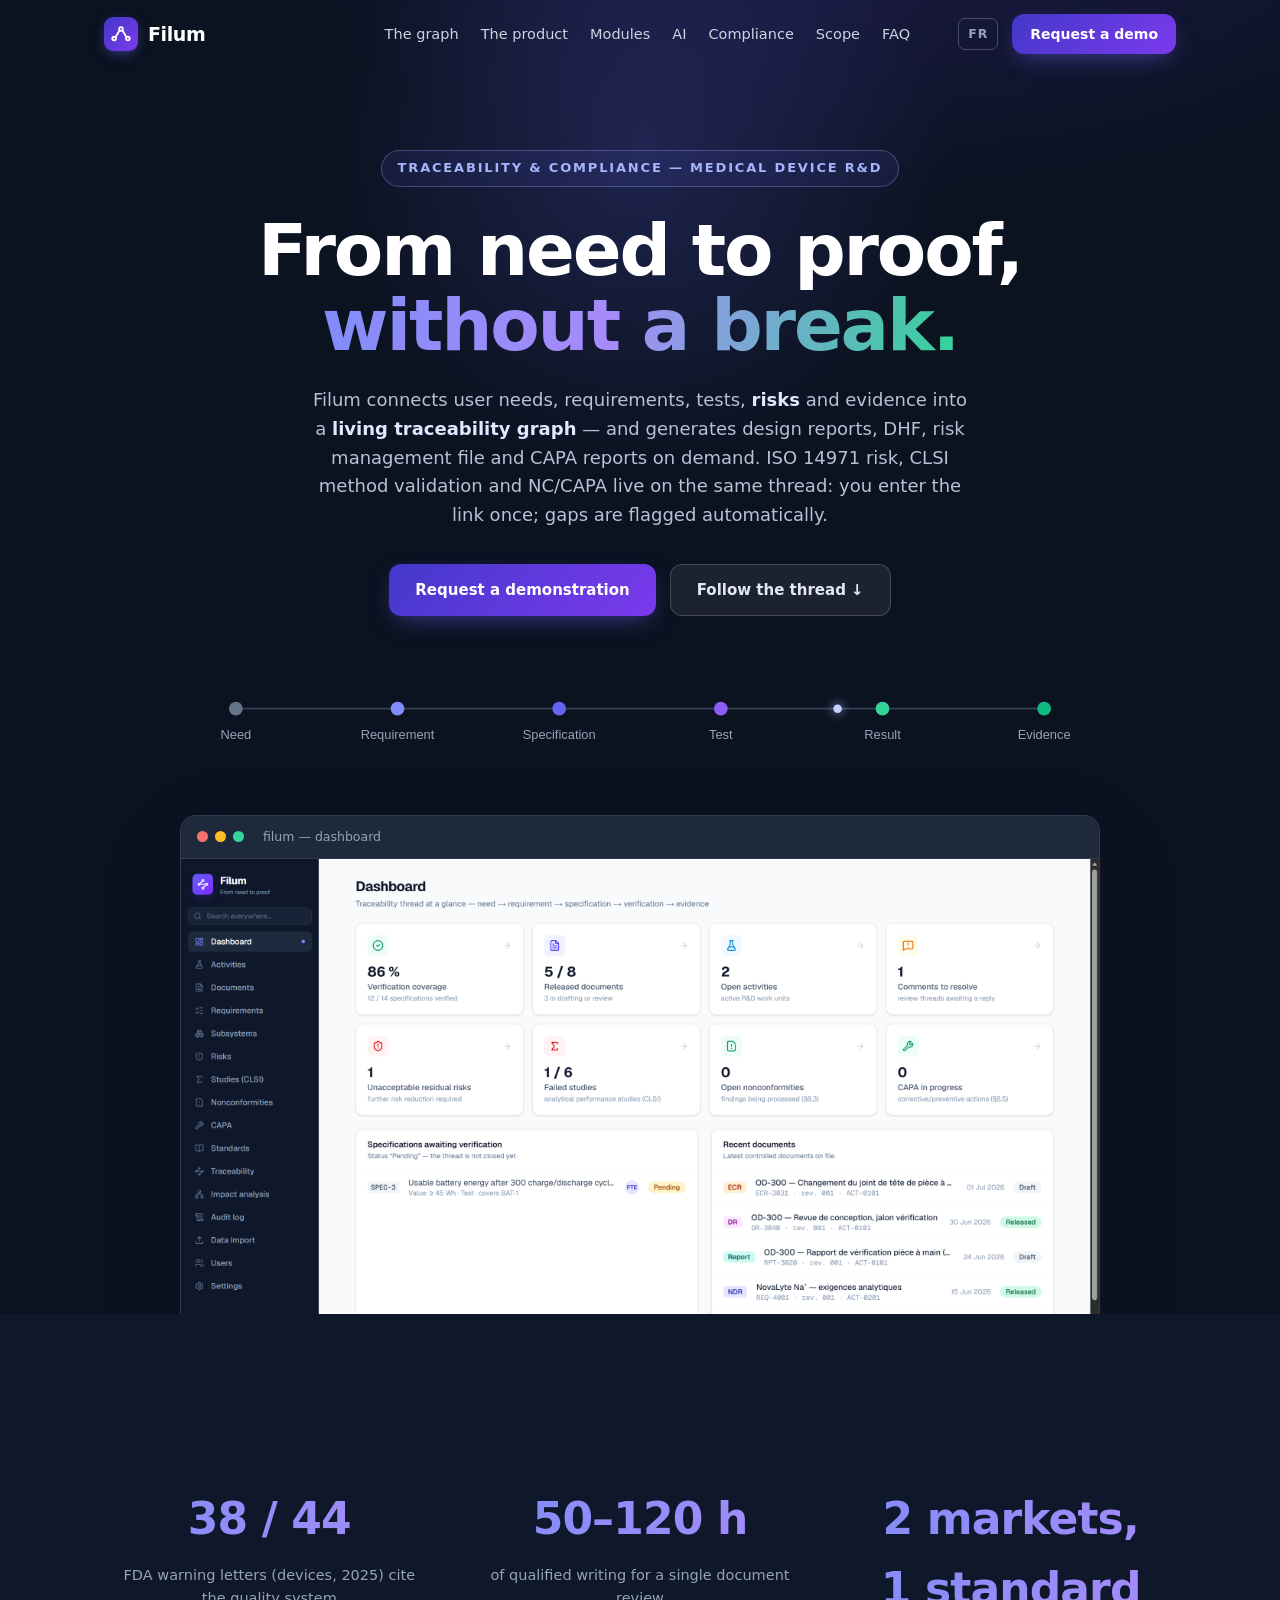
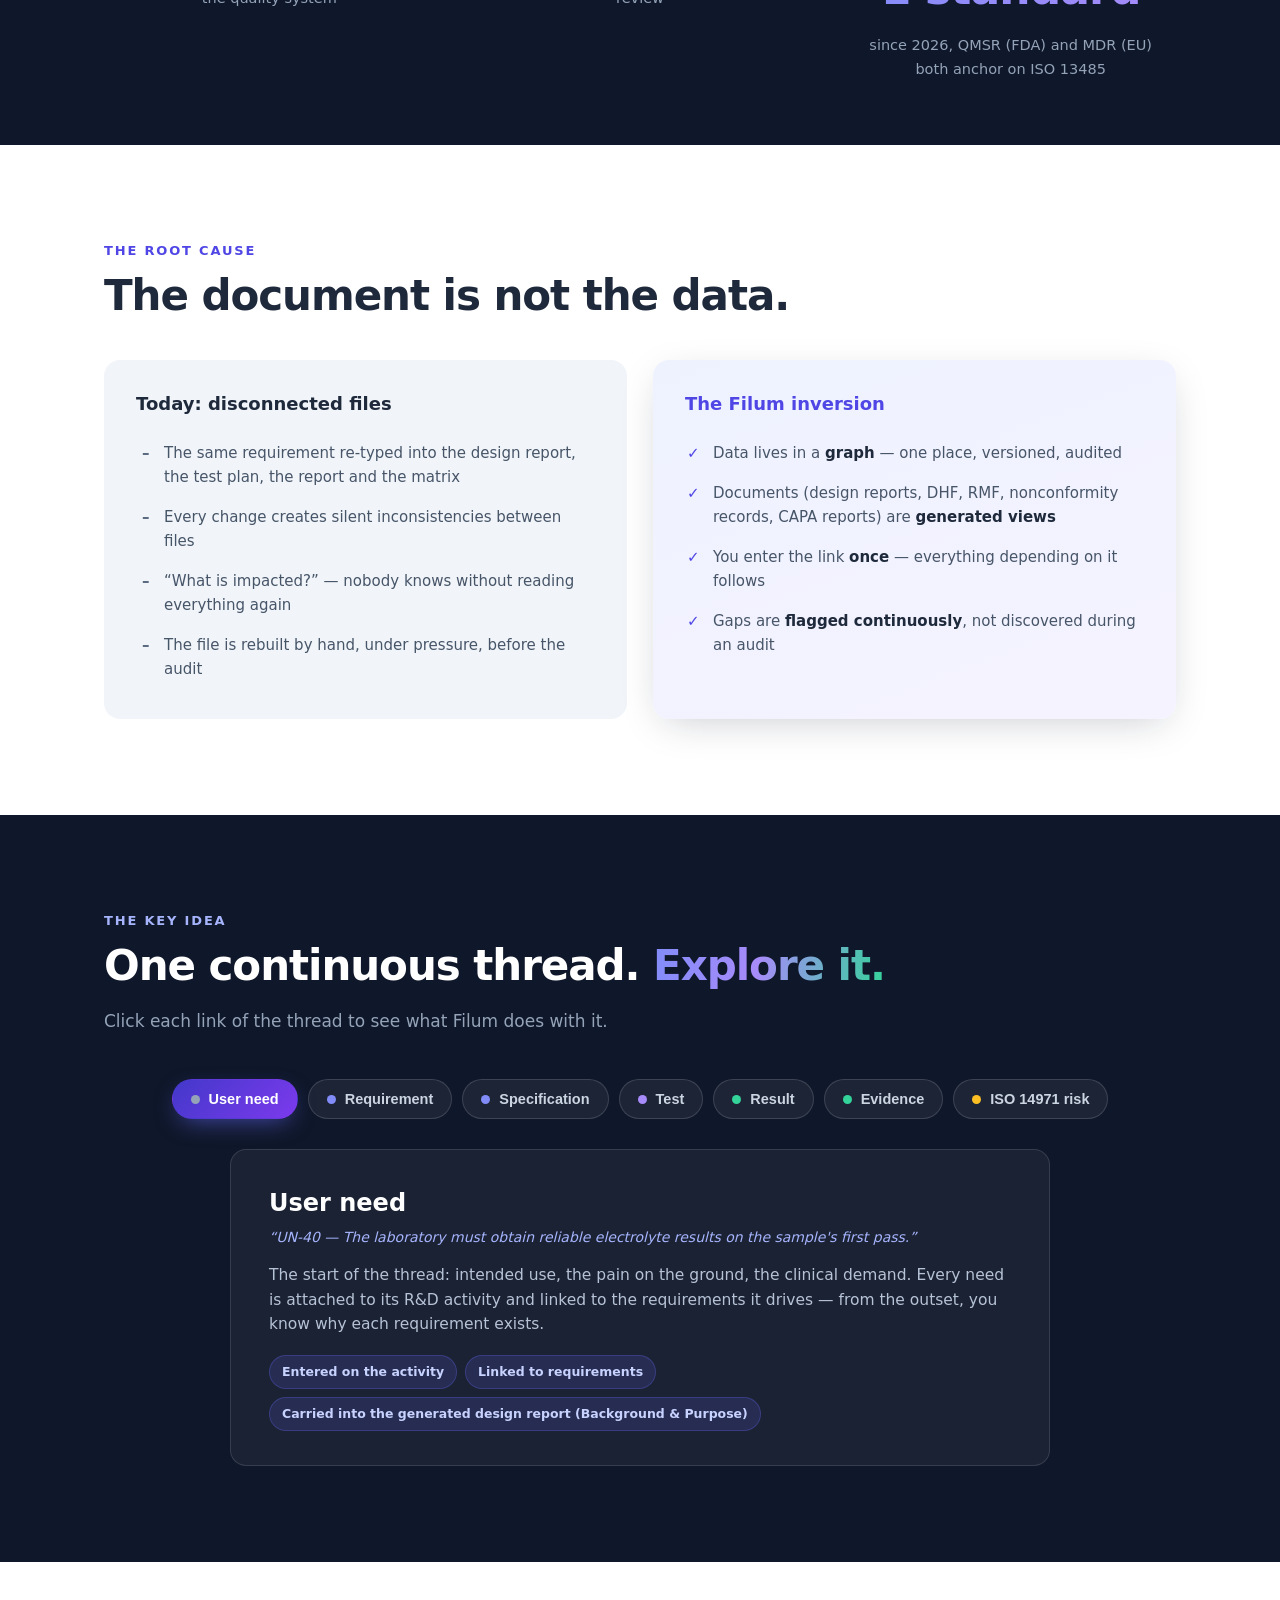
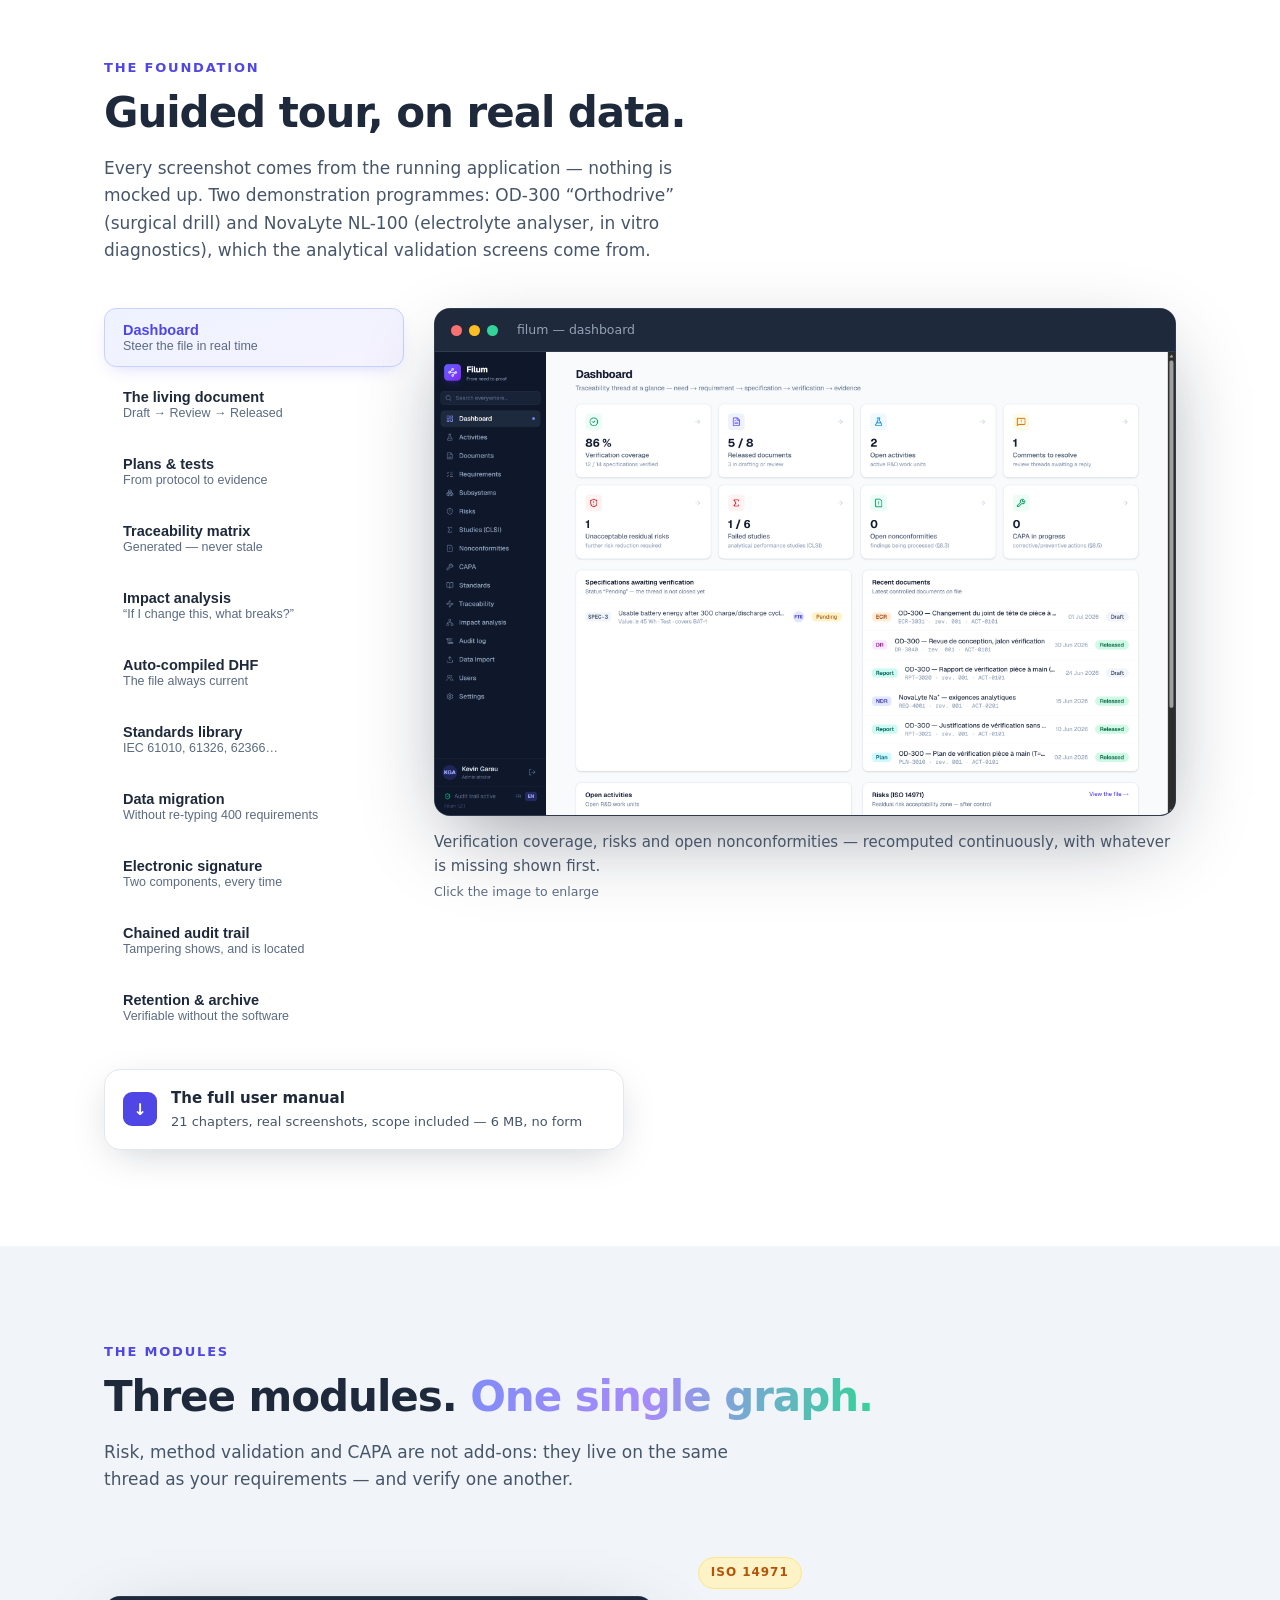
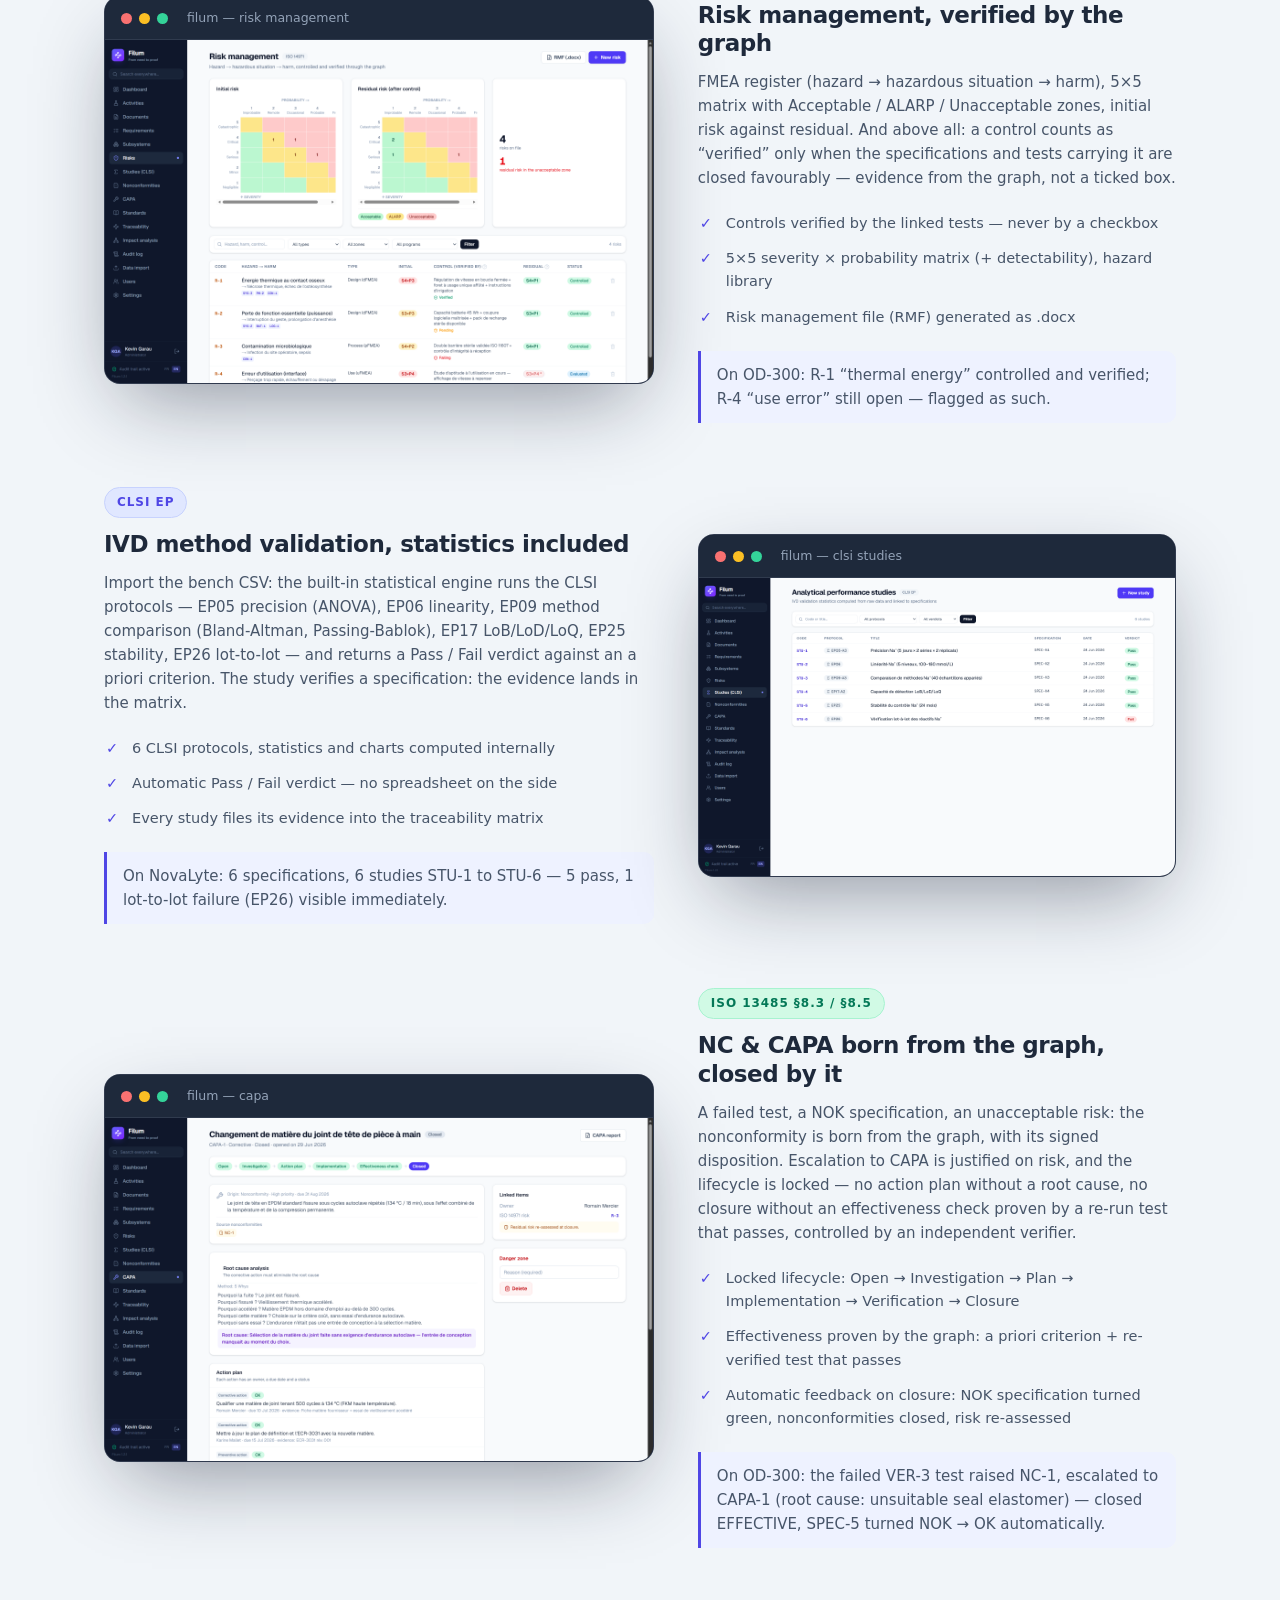
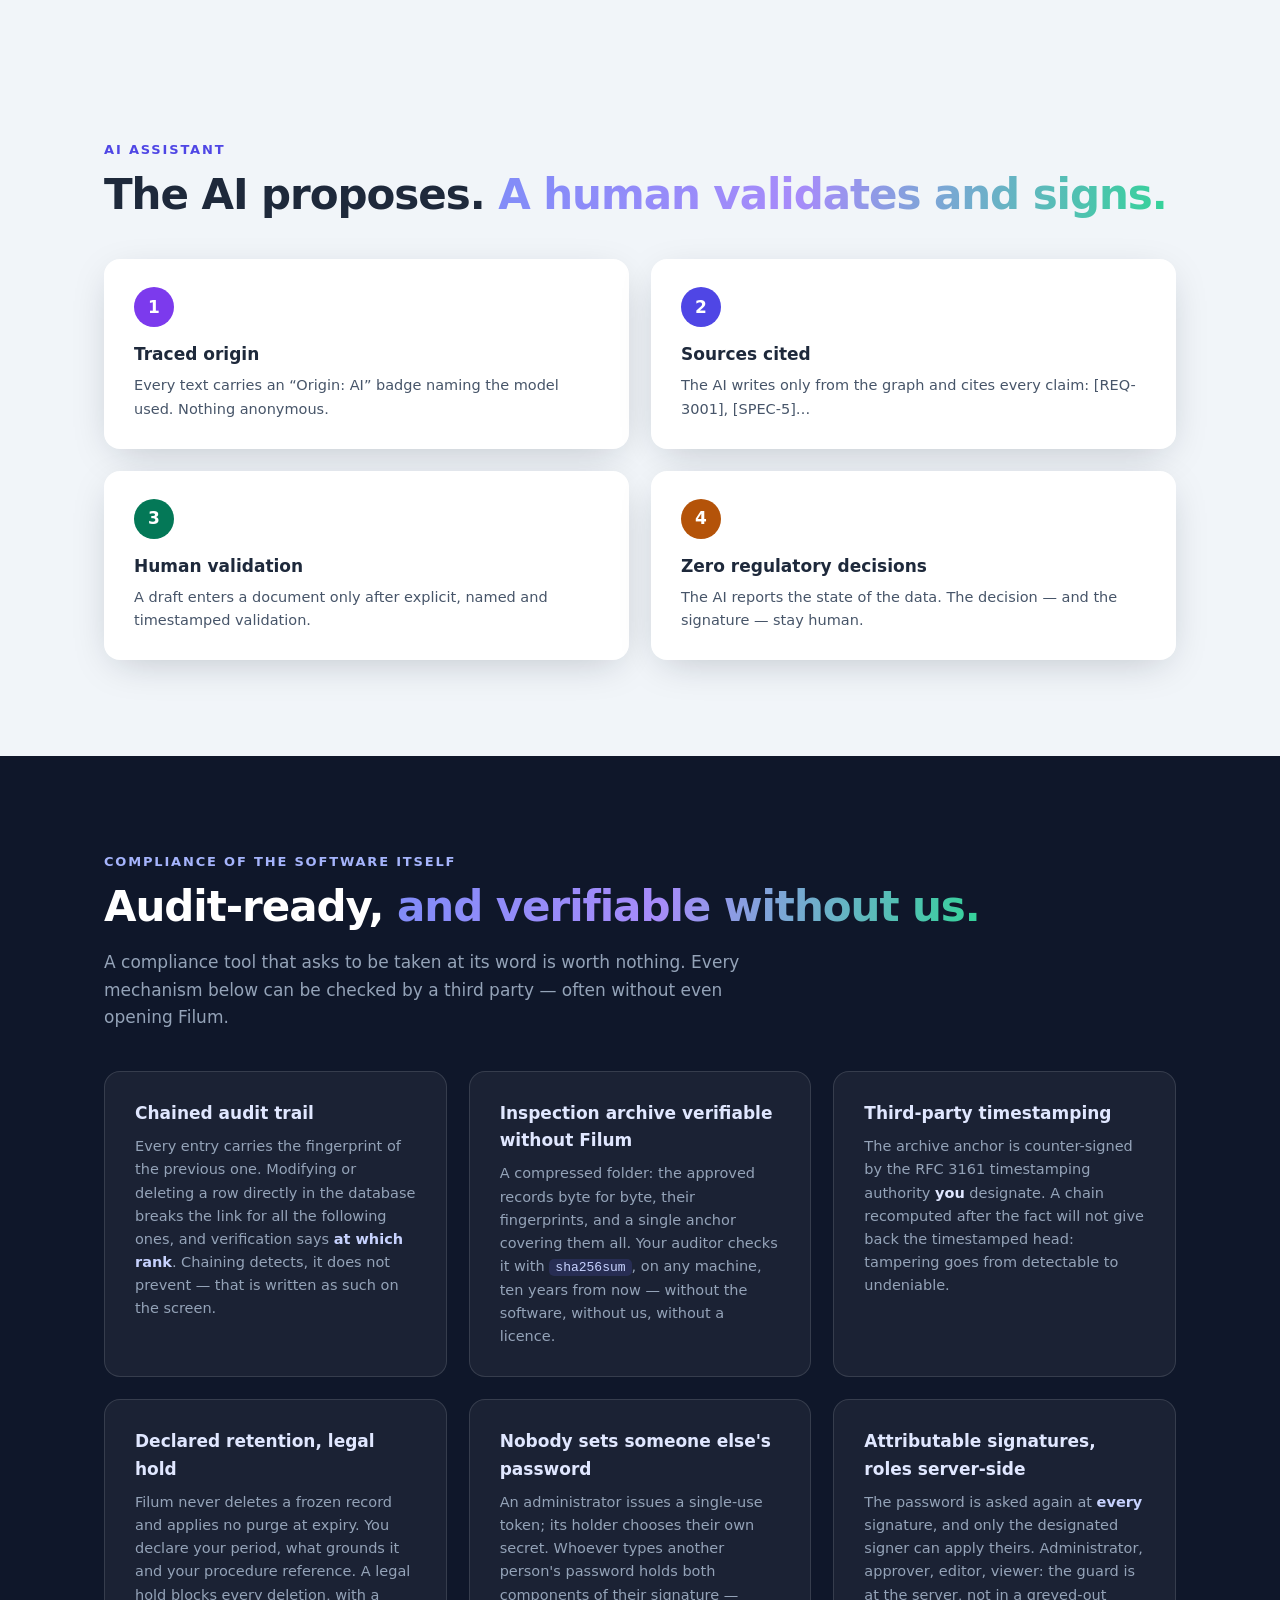
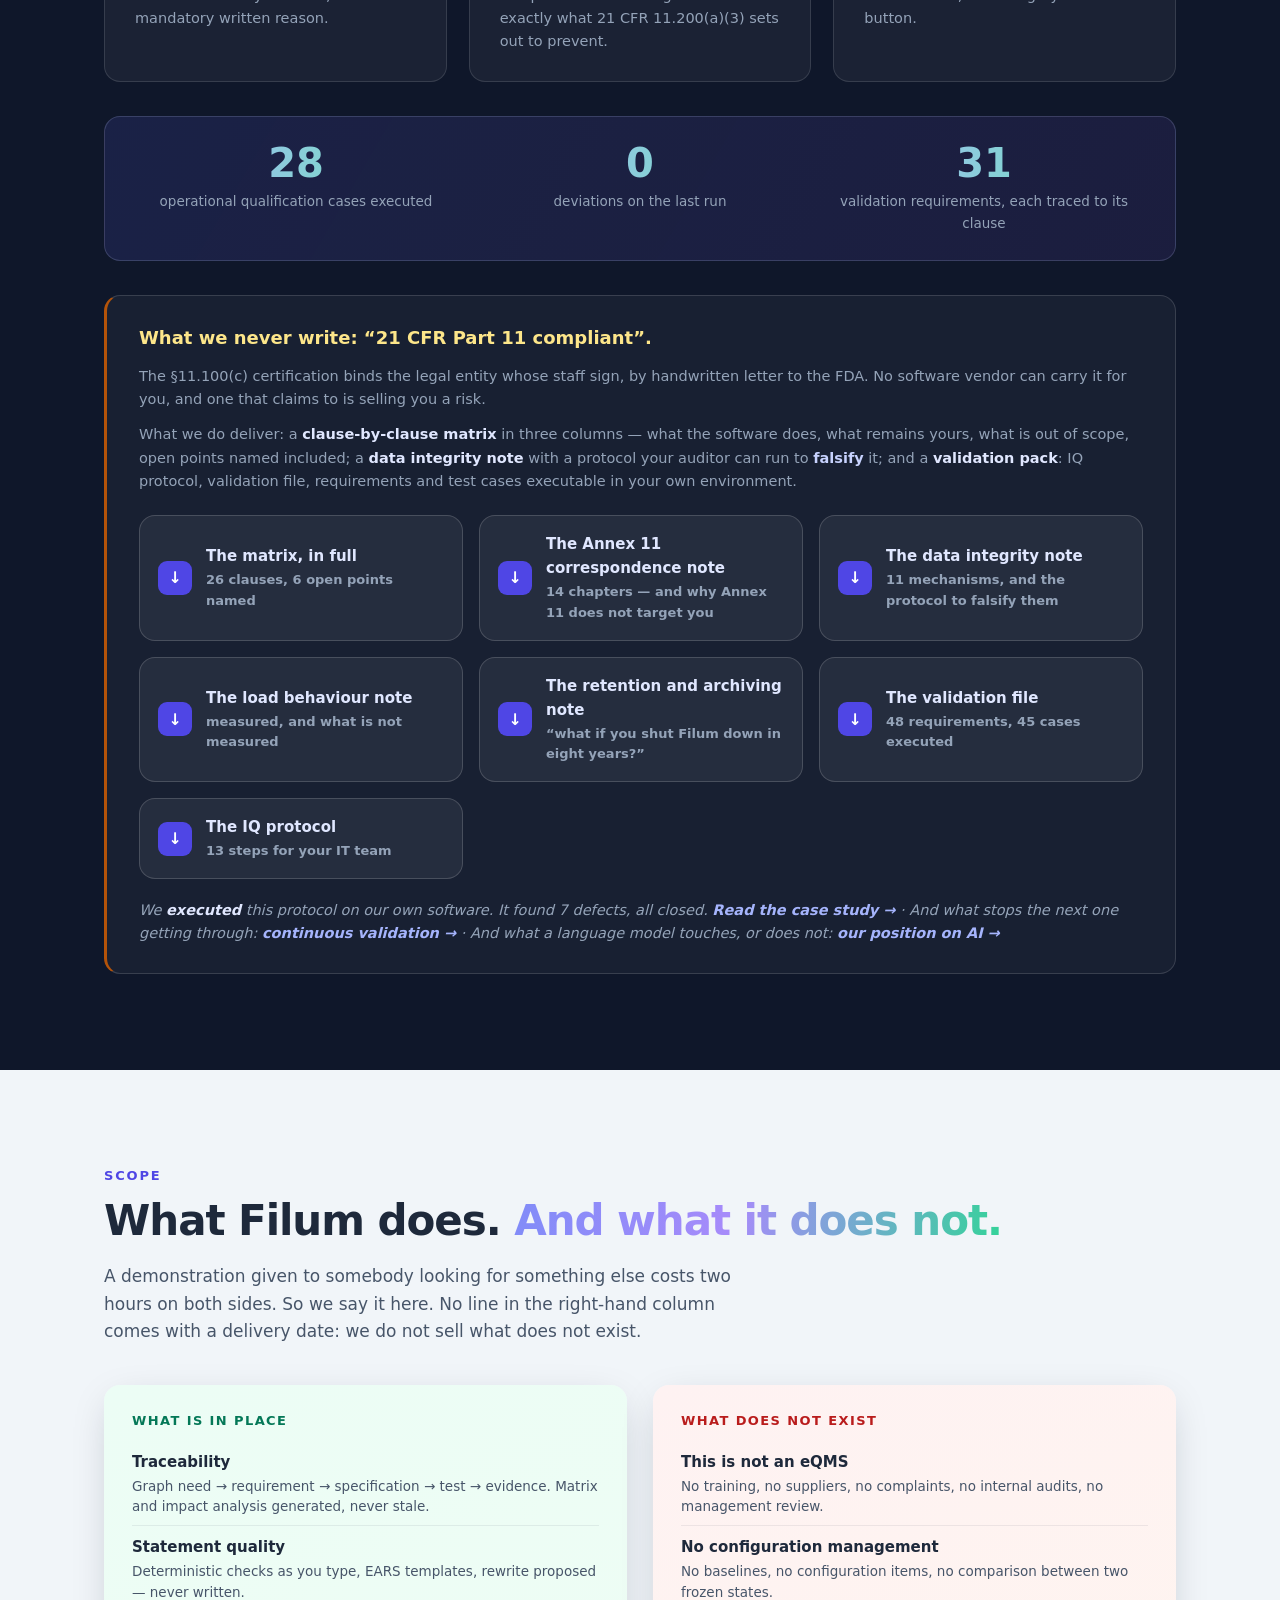
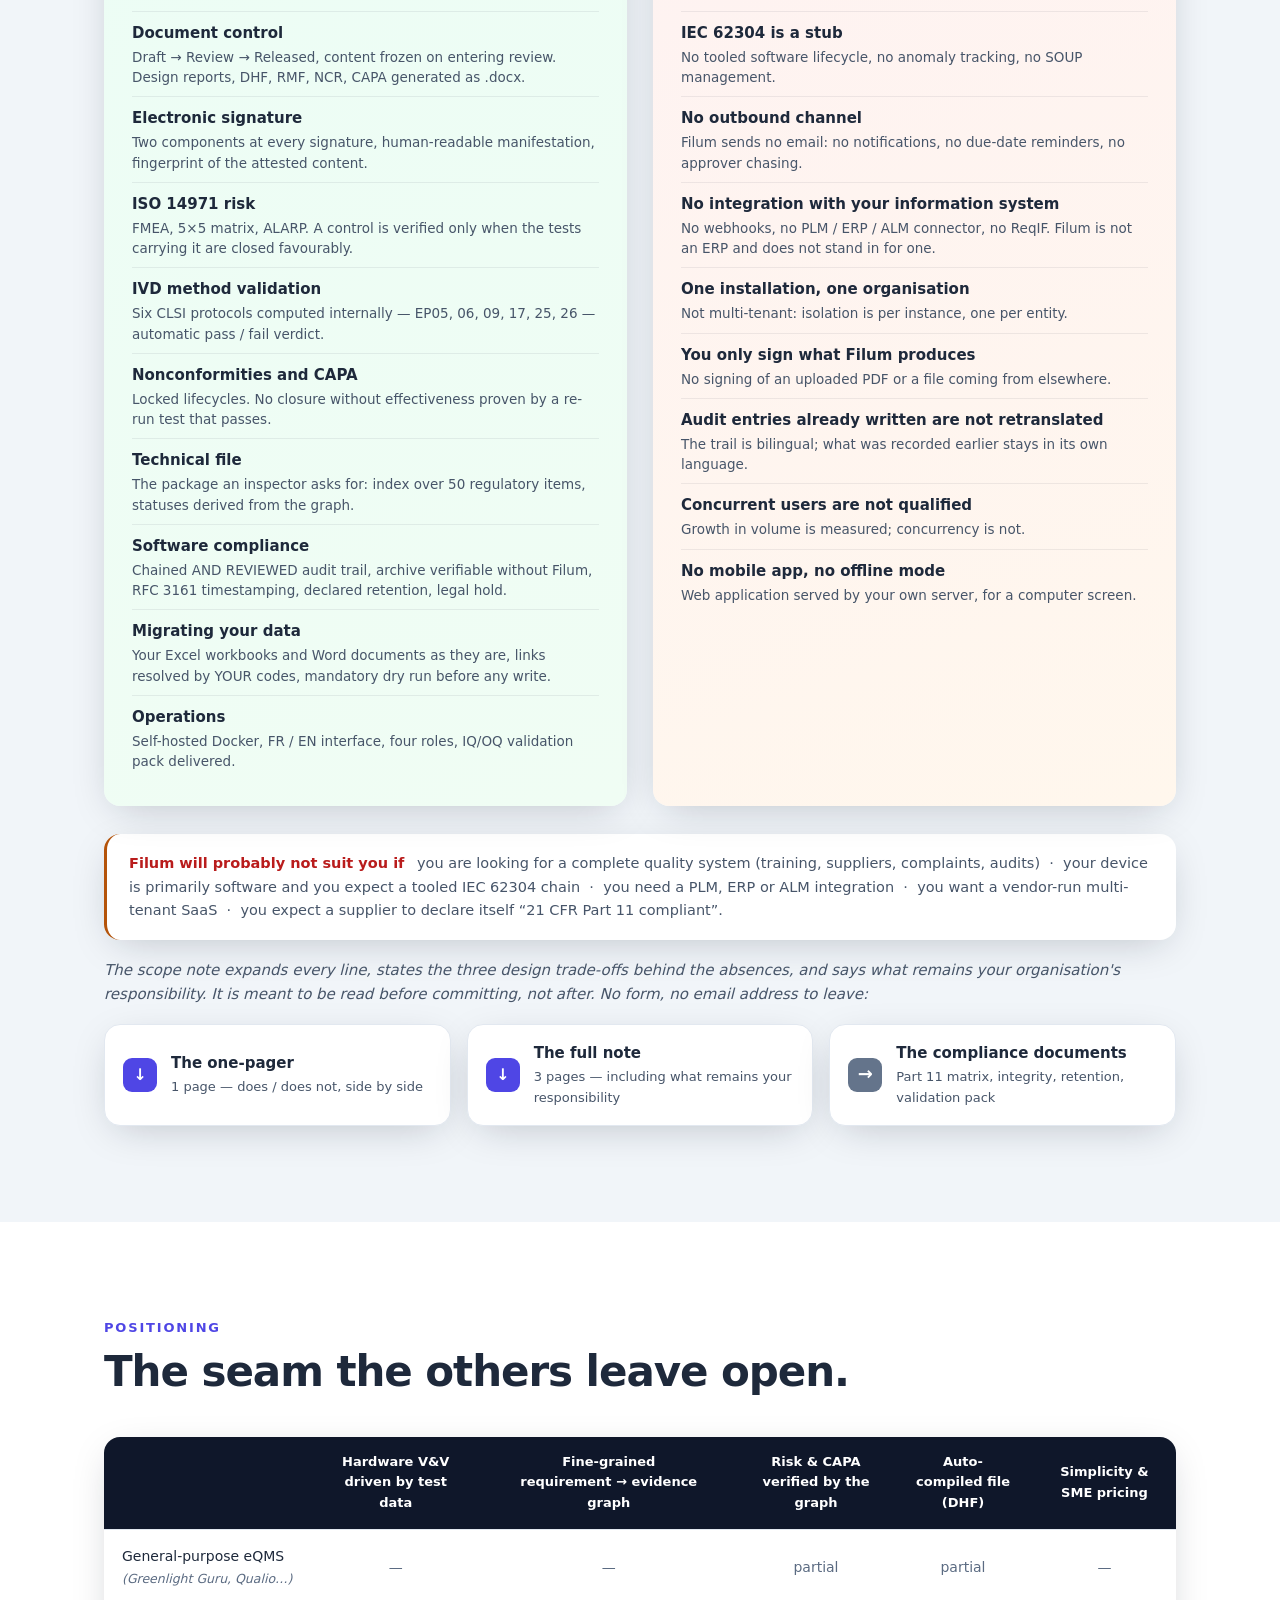
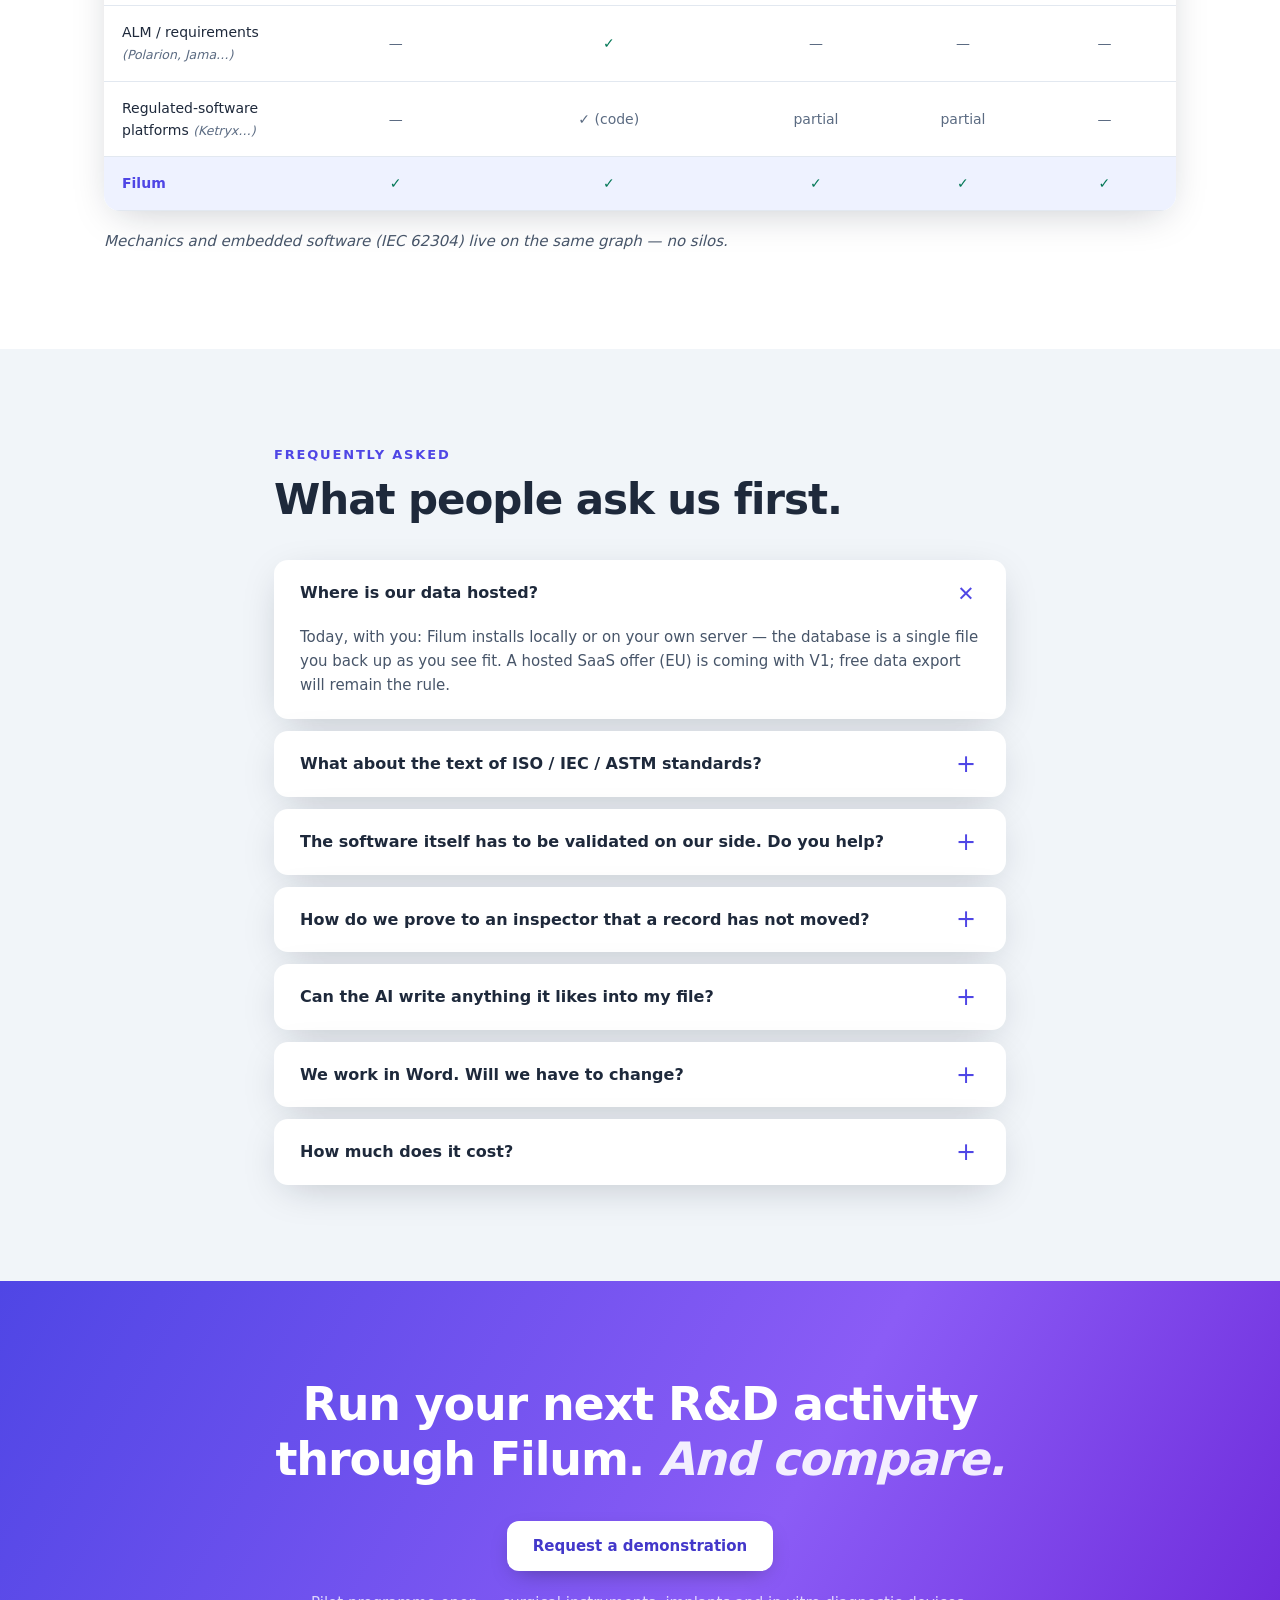
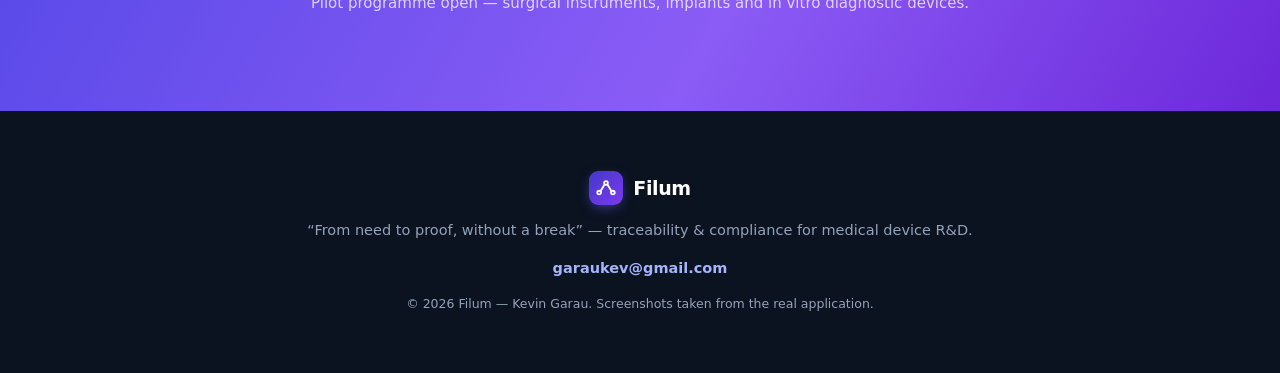
==== commit 0589d4fa: "Site : 45 cas, 48 exigences, et la revue périodique au périmètre Le dossier de validation télécharge" ====
--- a/en/index.html
+++ b/en/index.html
@@ -392,7 +392,7 @@
           <span class="dl-ico" aria-hidden="true">↓</span>
           <span class="dl-txt">
             <strong>The validation file</strong>
-            <em>47 requirements, 44 cases executed</em>
+            <em>48 requirements, 45 cases executed</em>
           </span>
         </a>
         <a class="dl dl-sombre" href="../docs/Filum_IQ_protocol.docx" download>
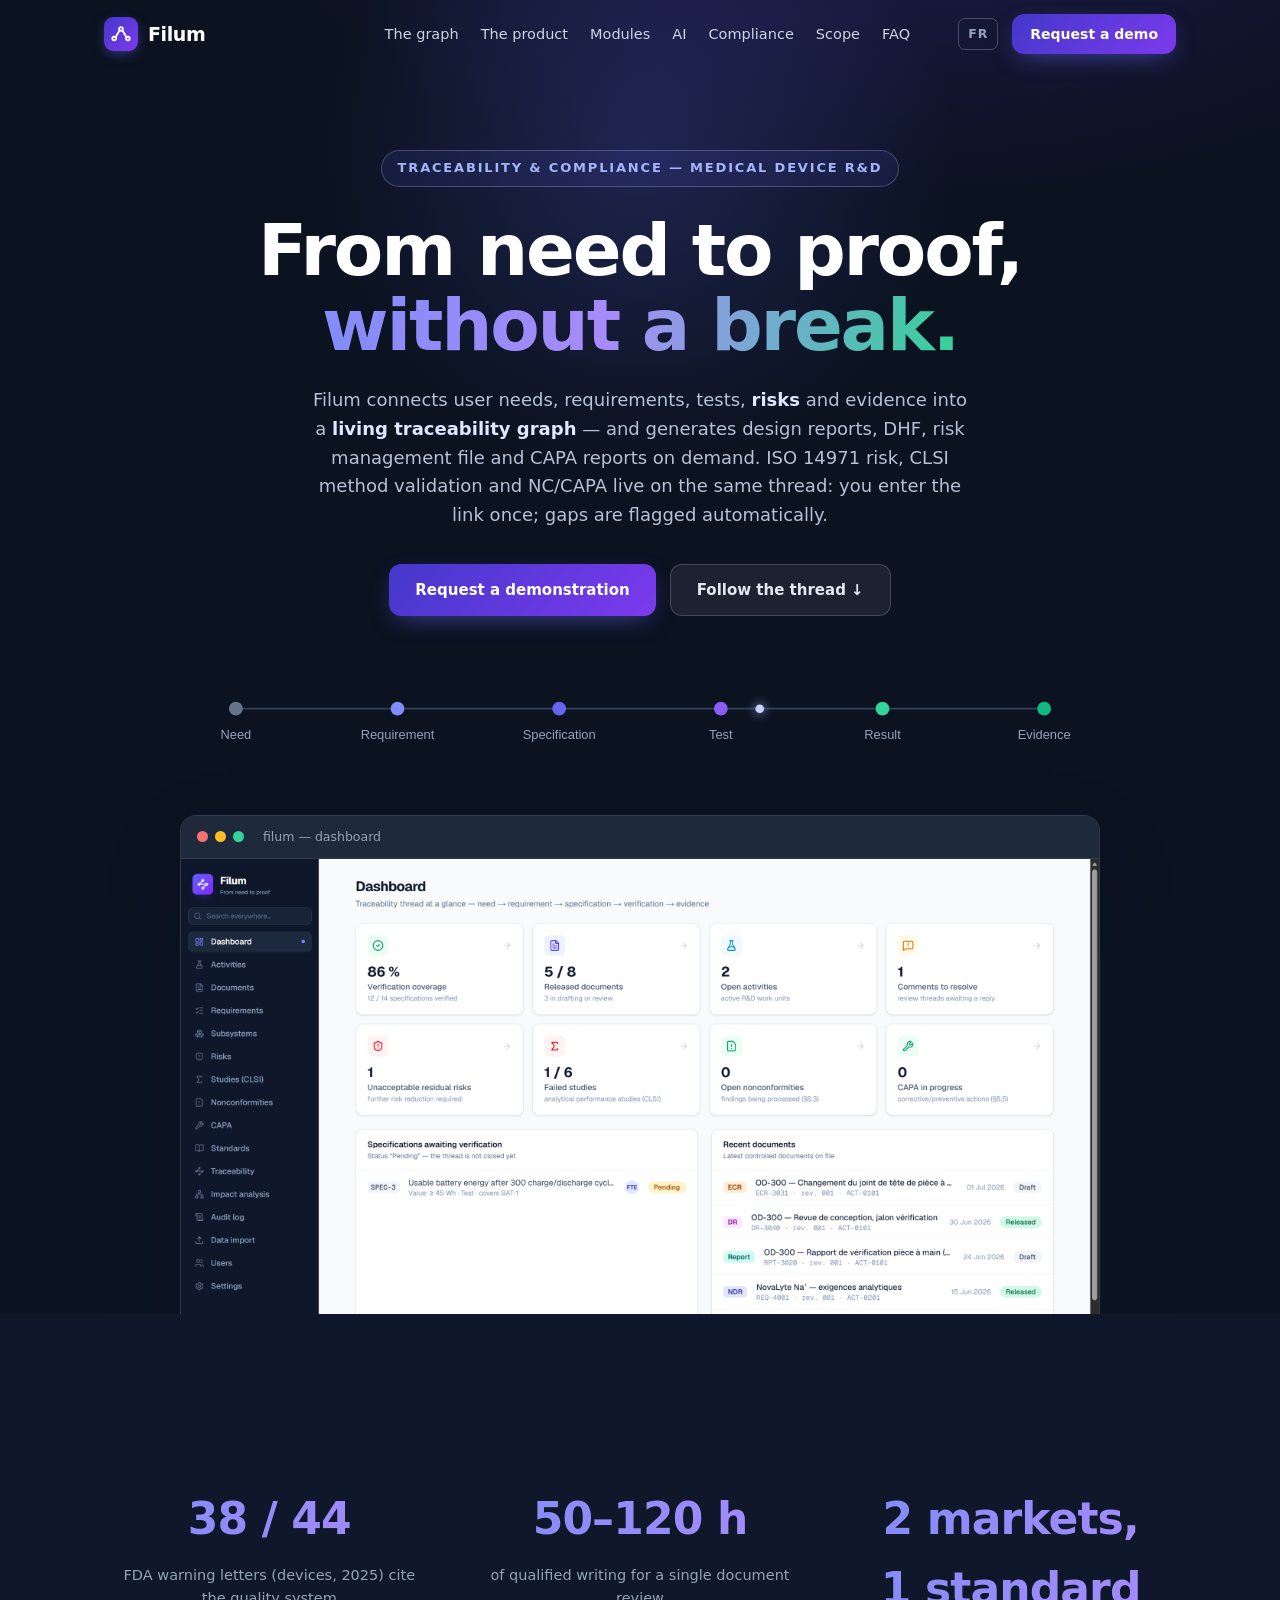
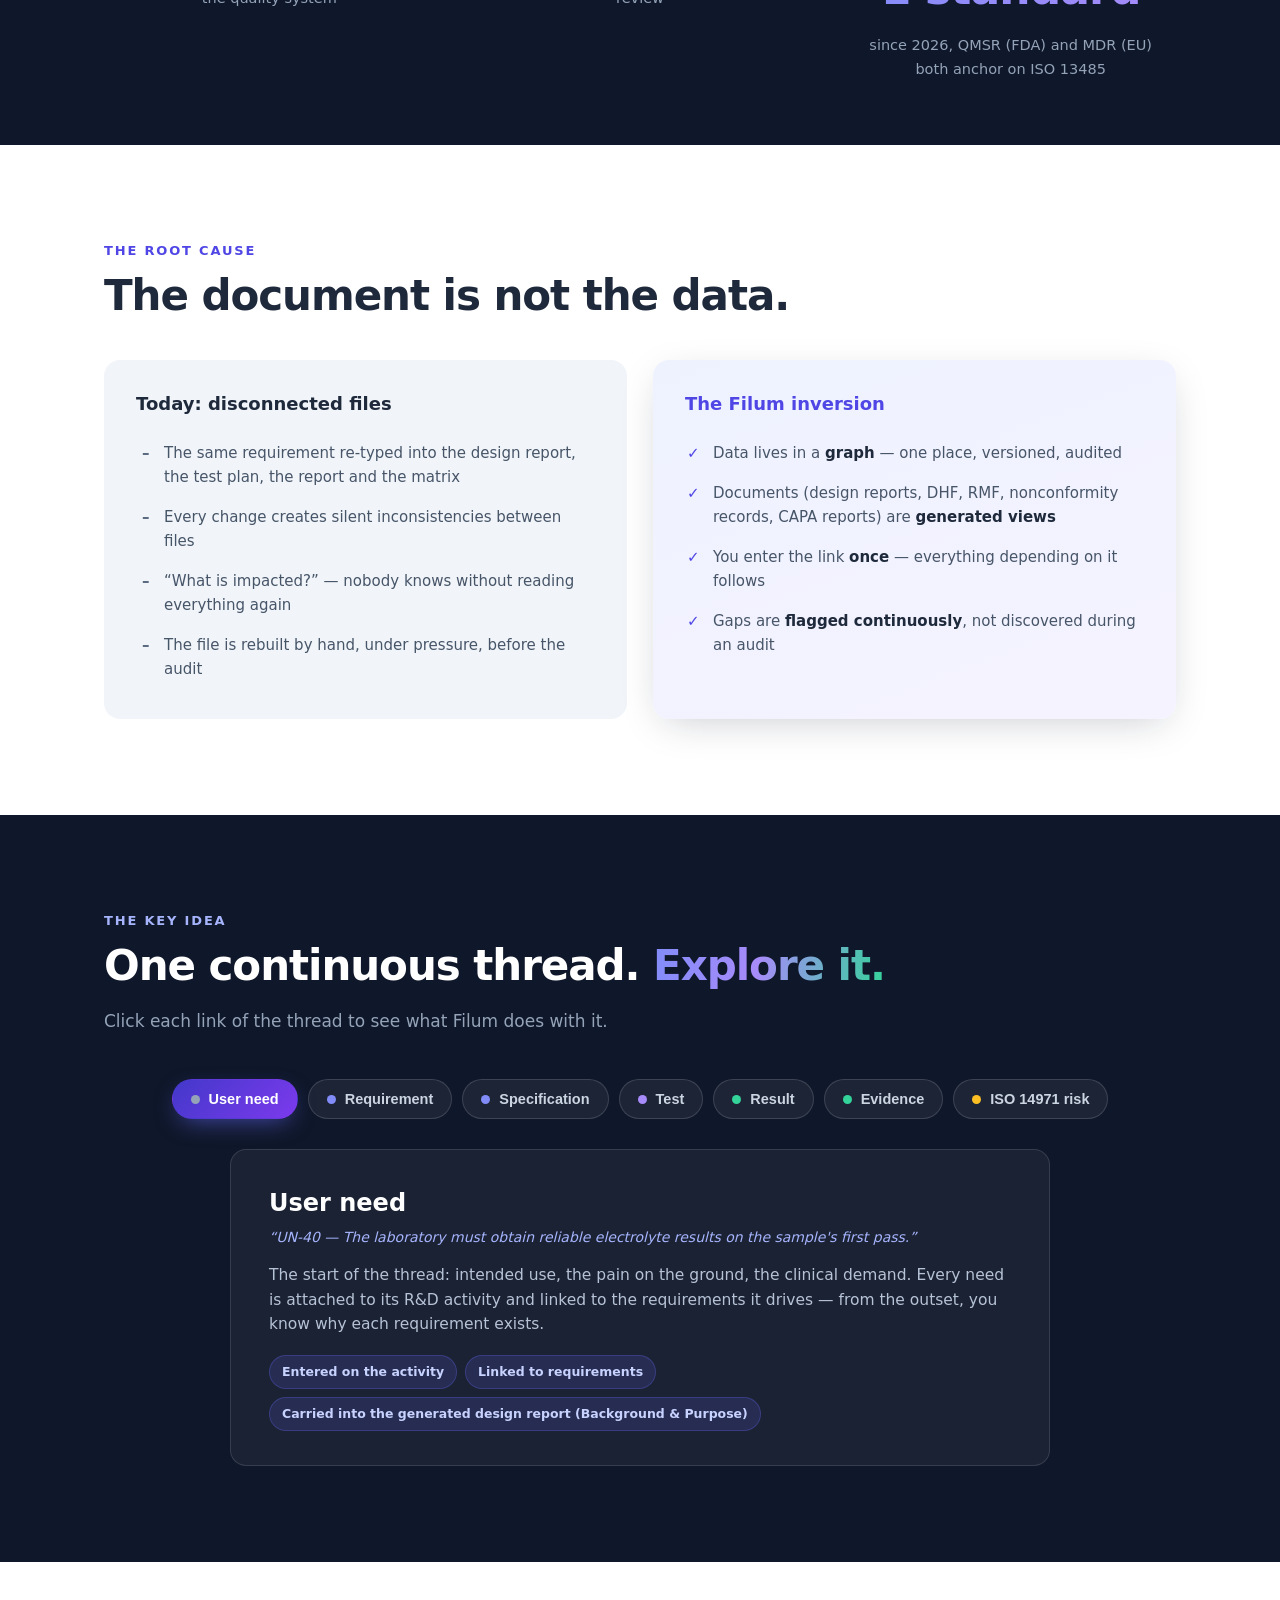
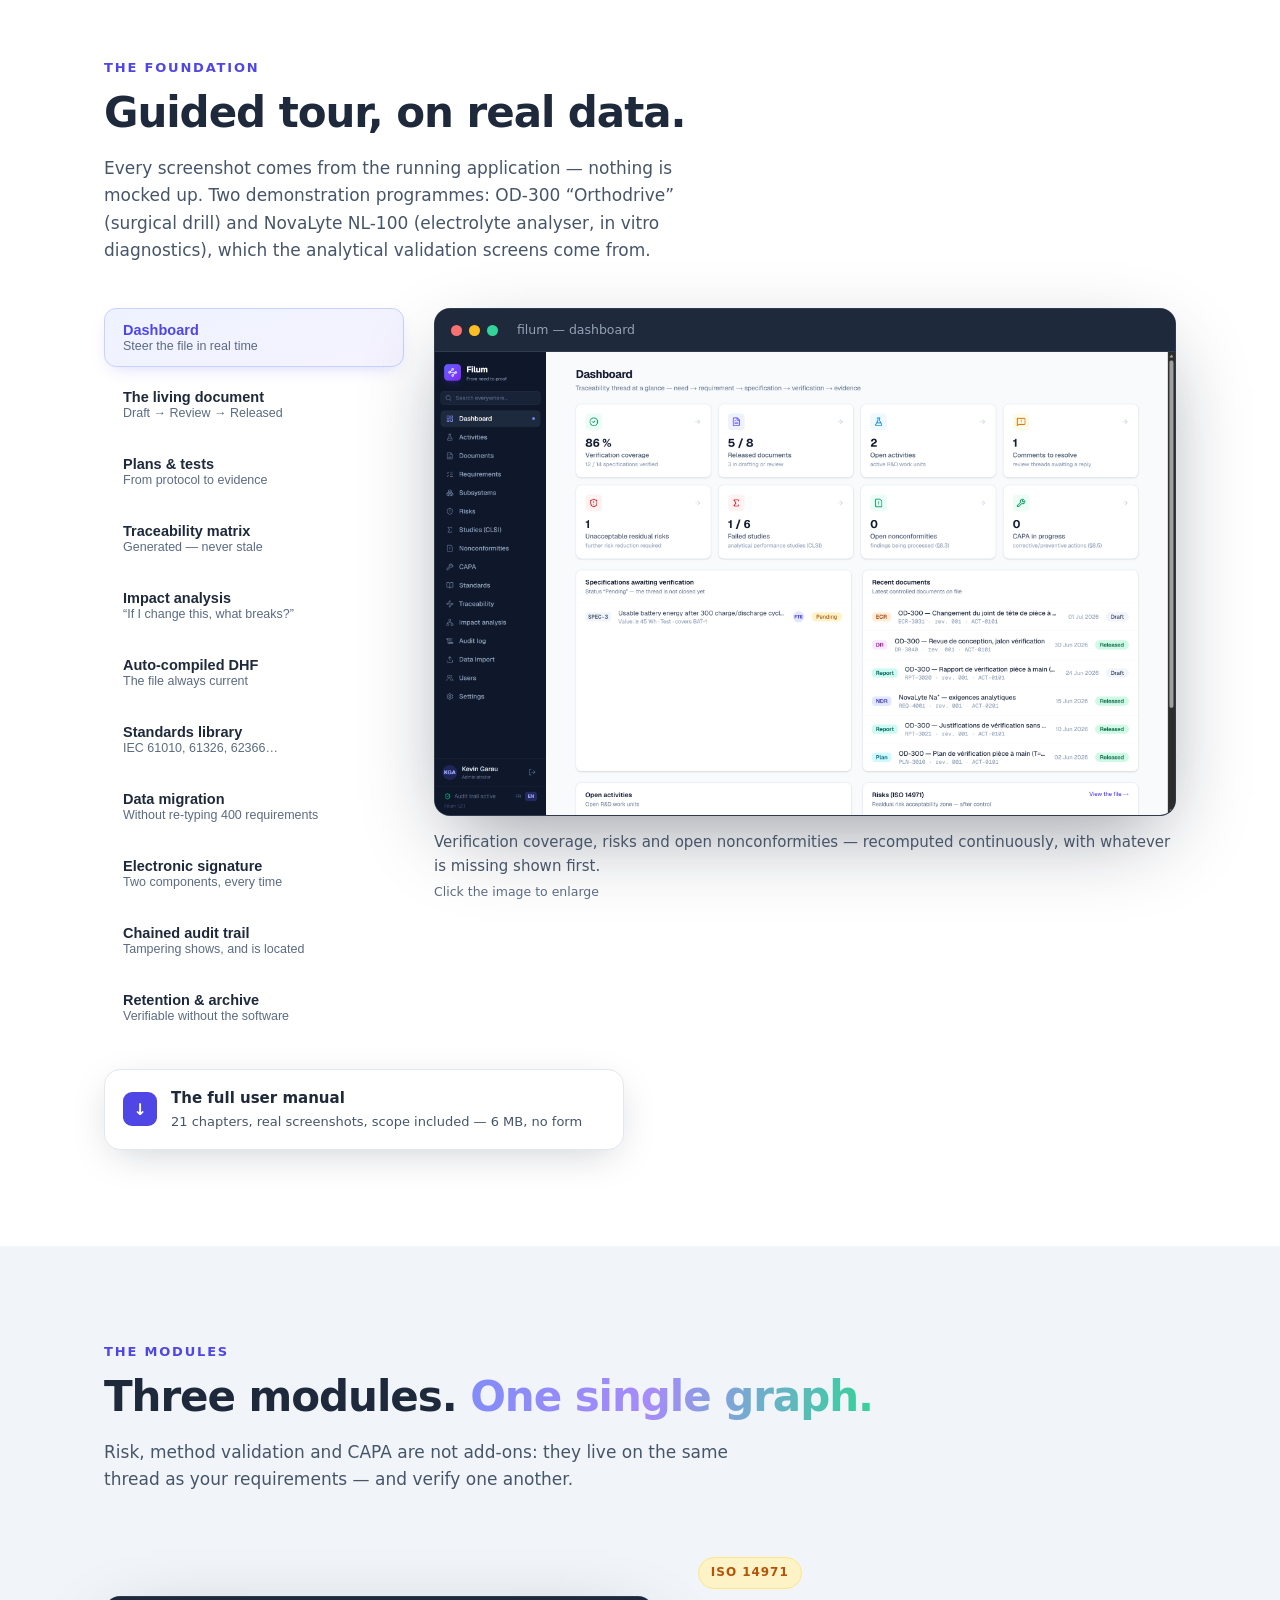
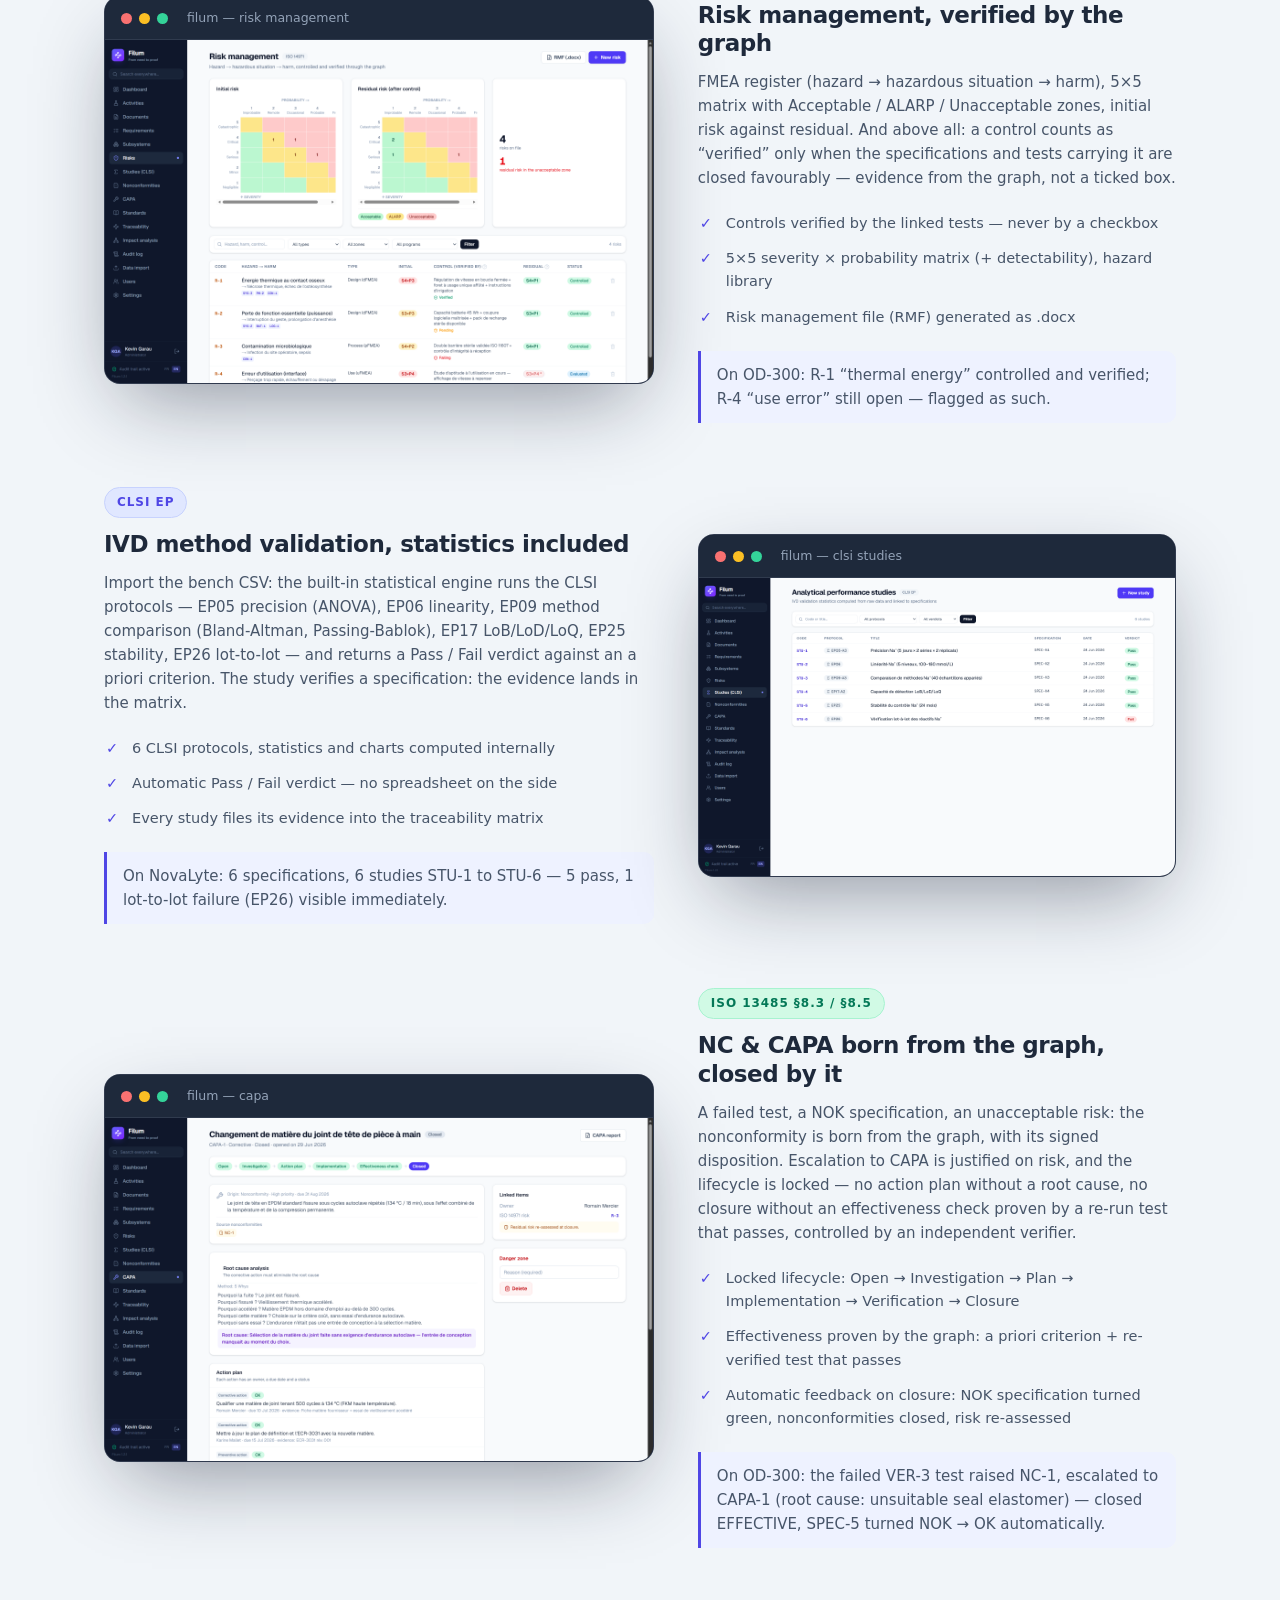
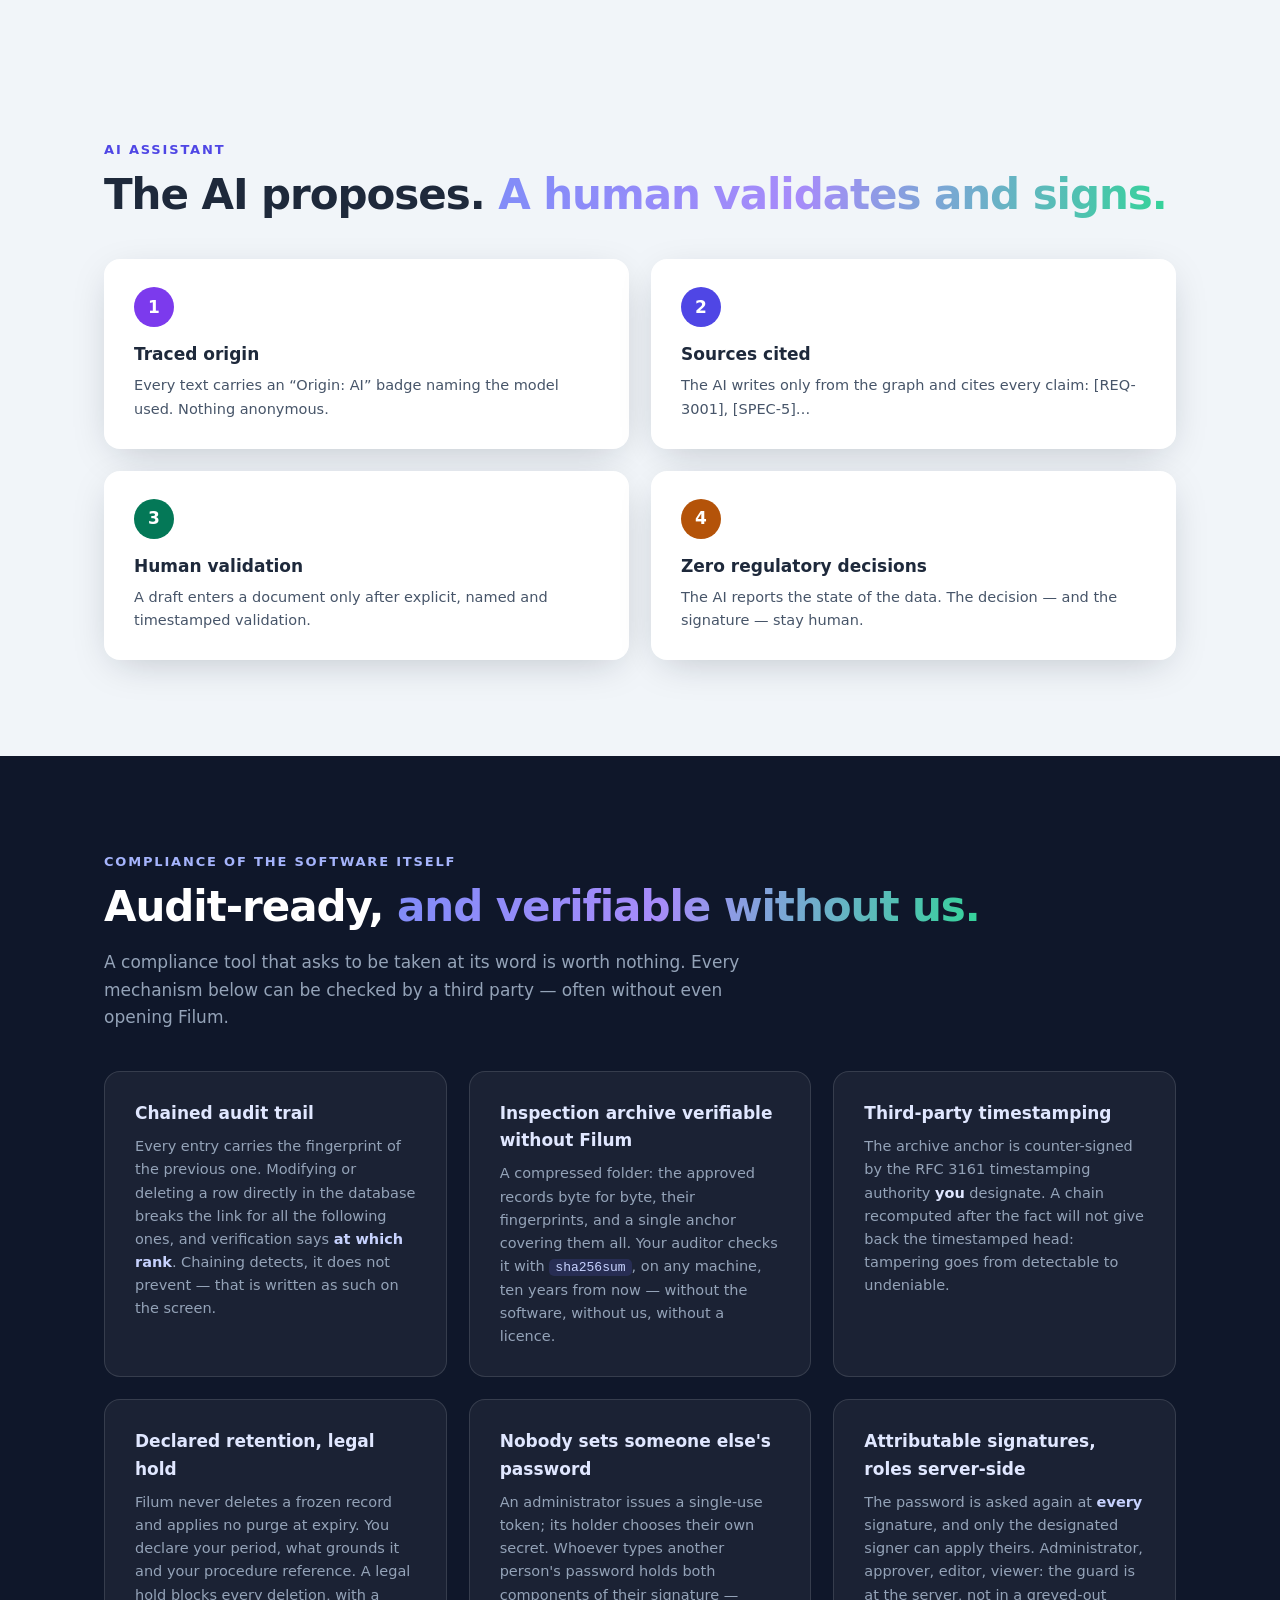
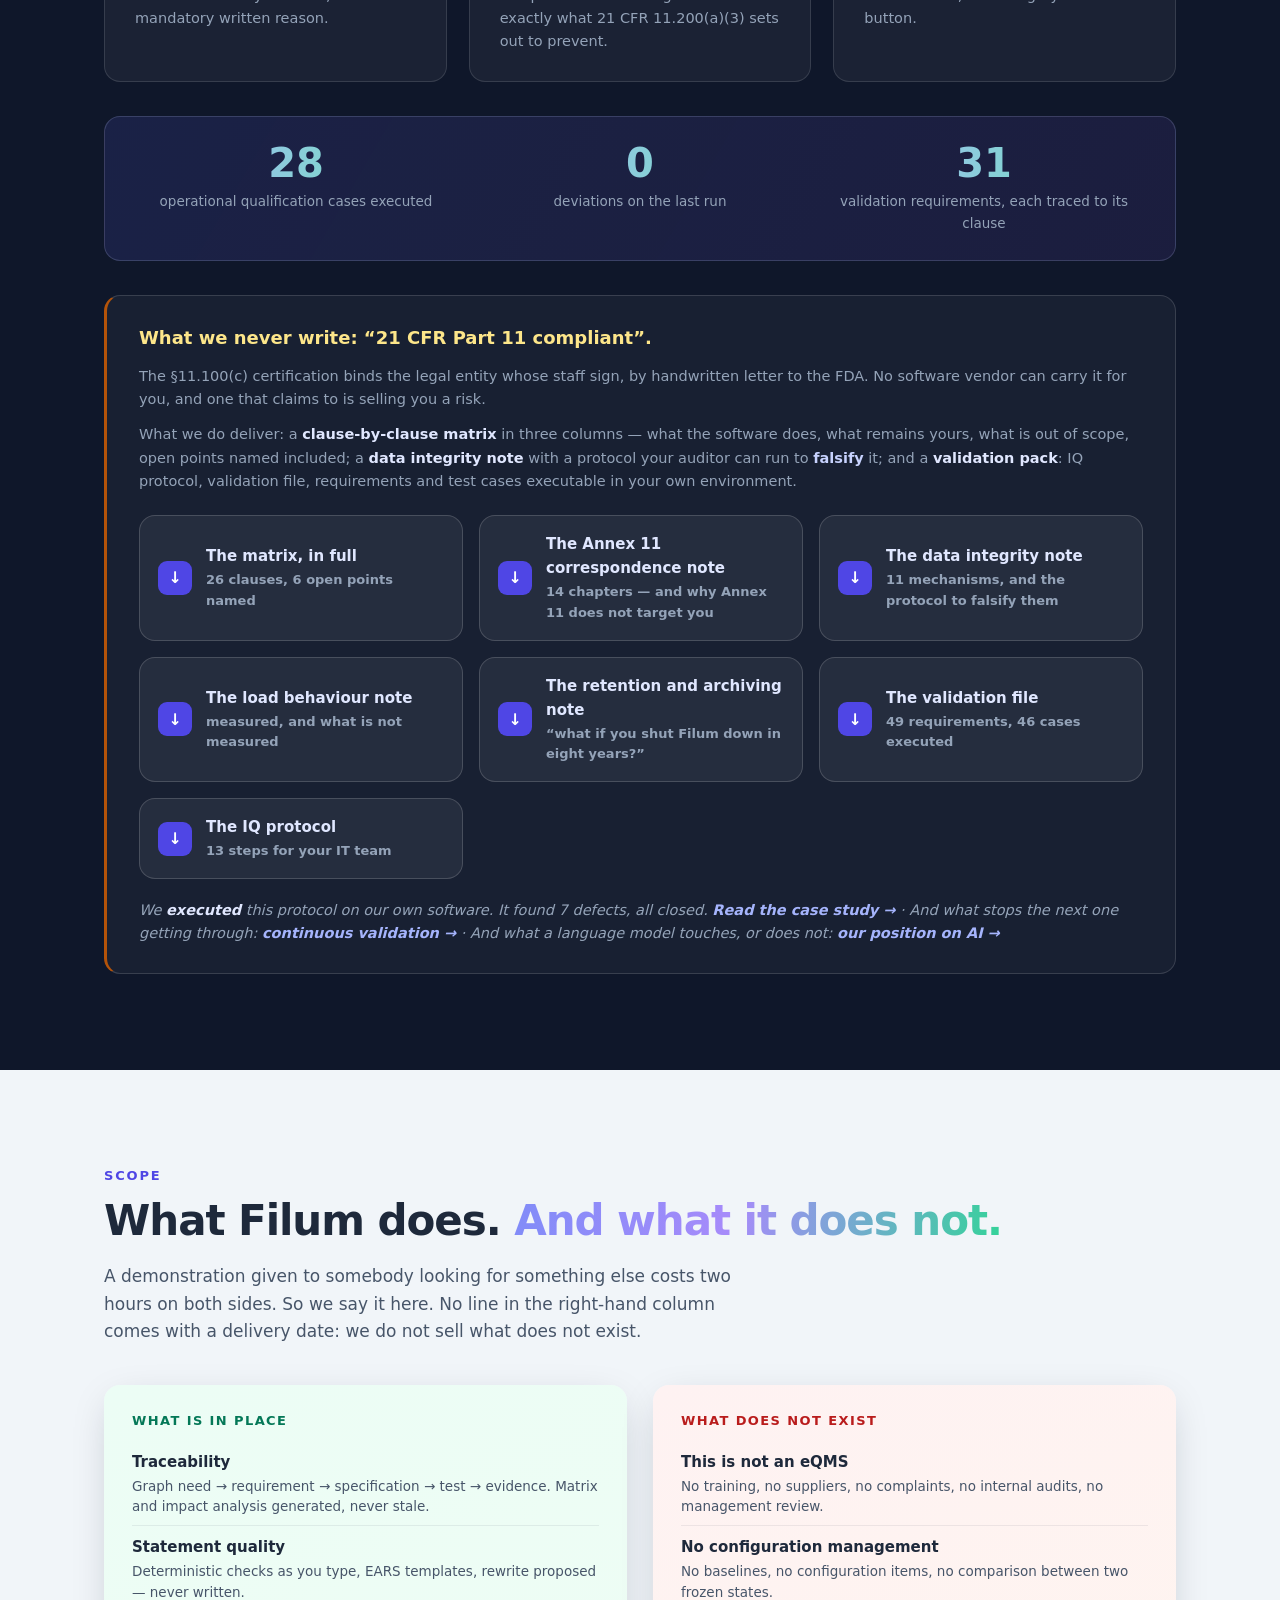
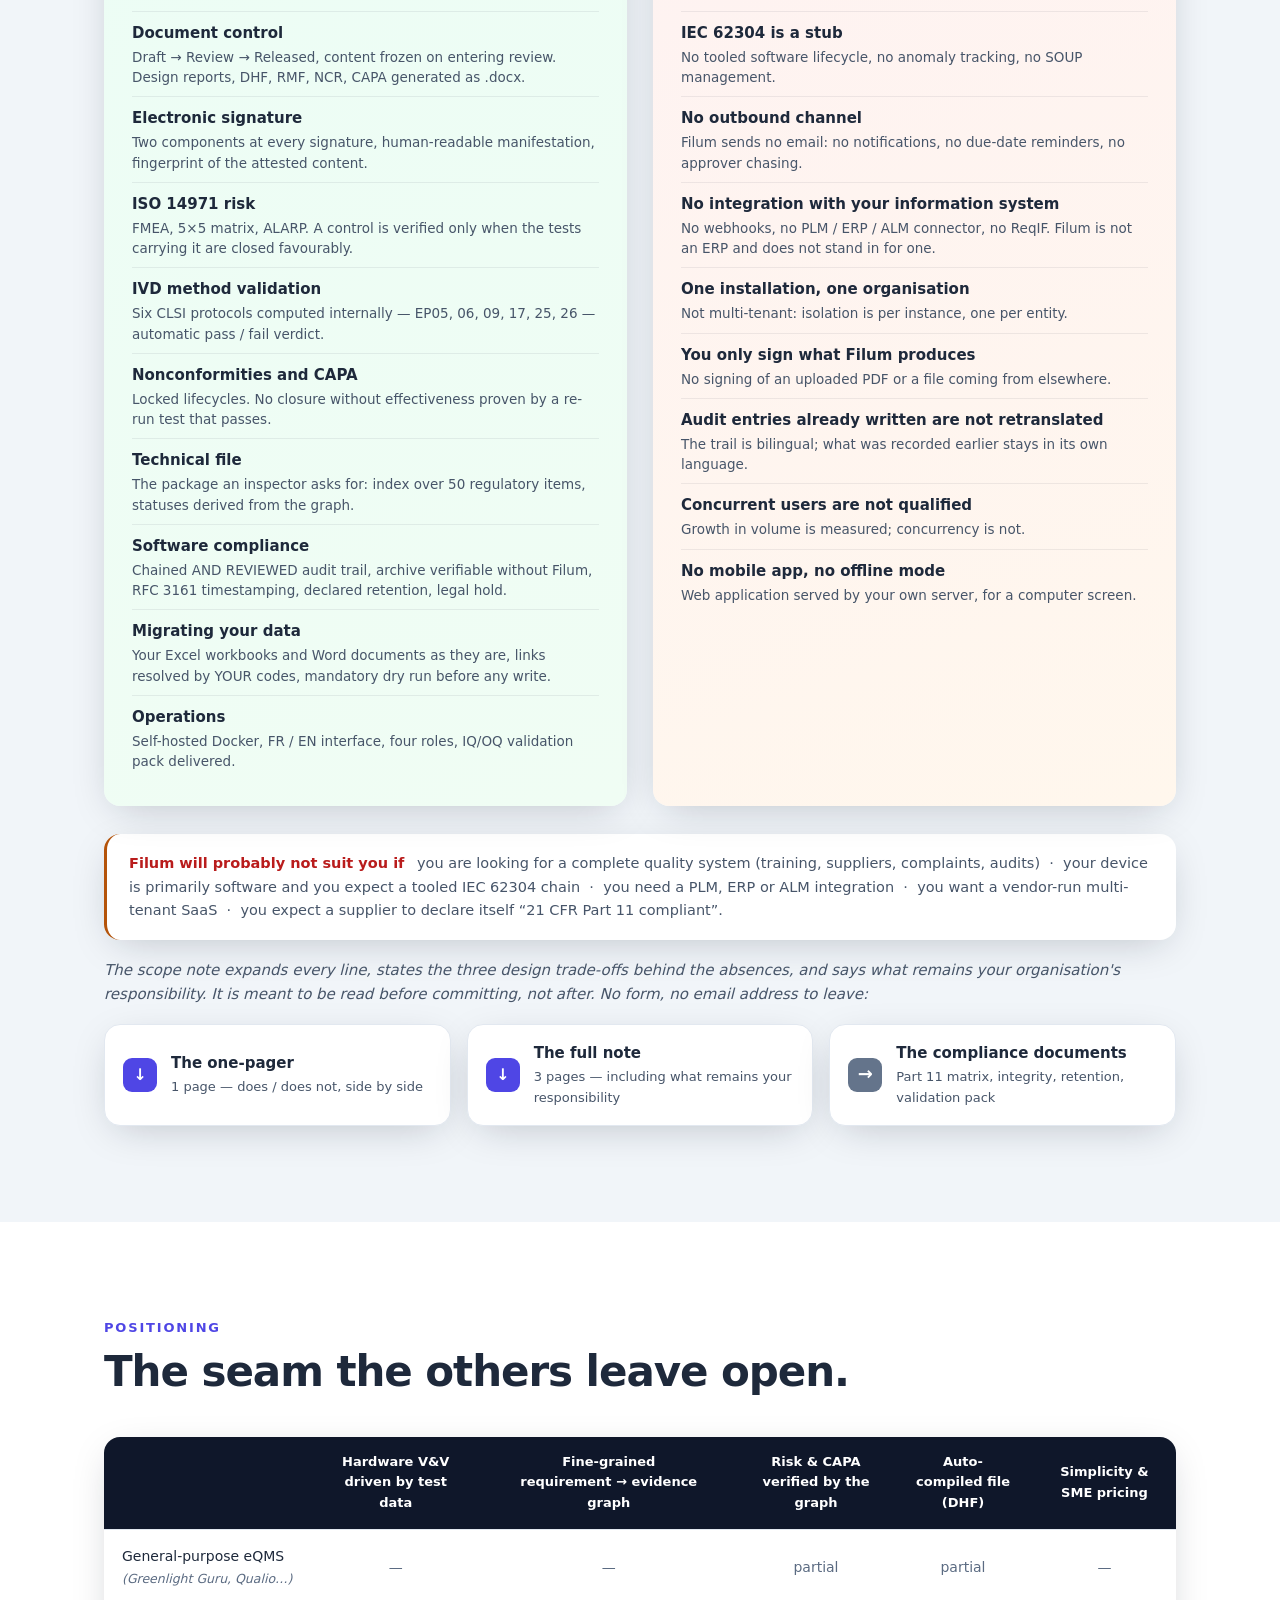
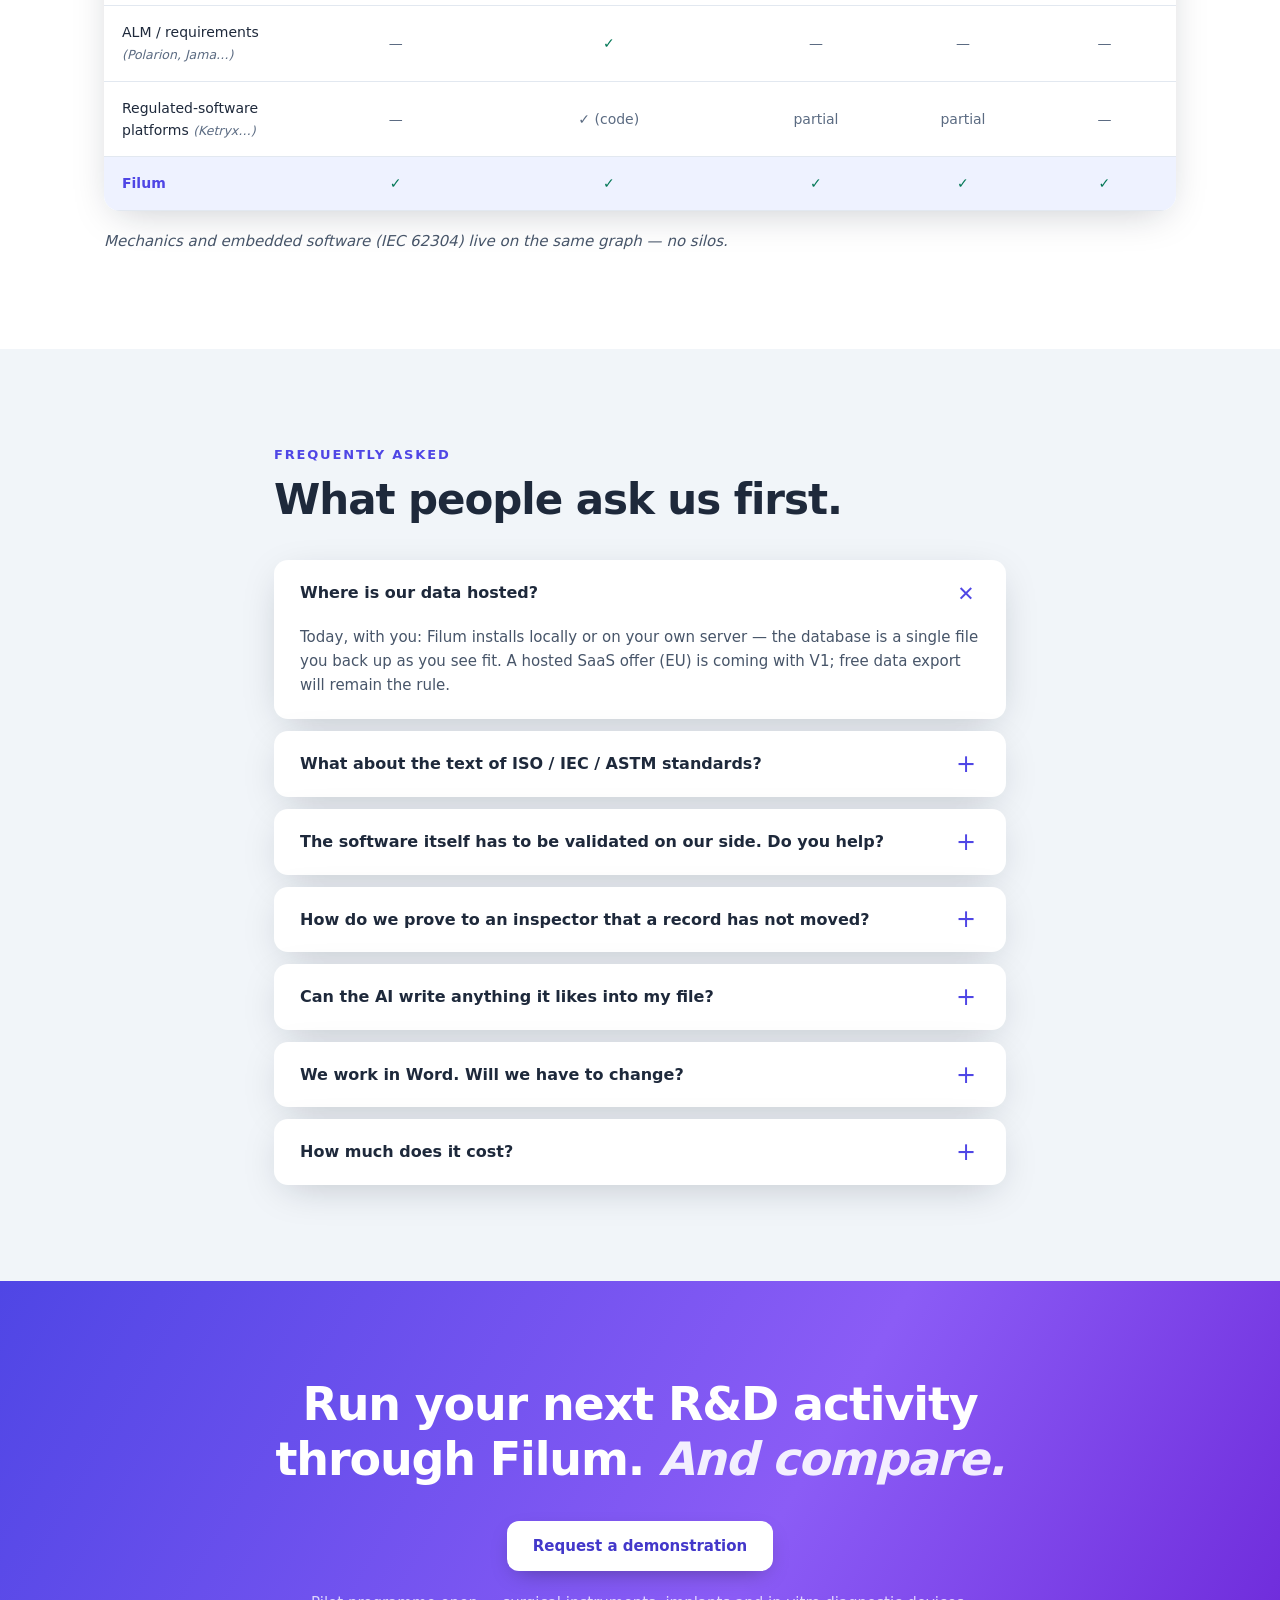
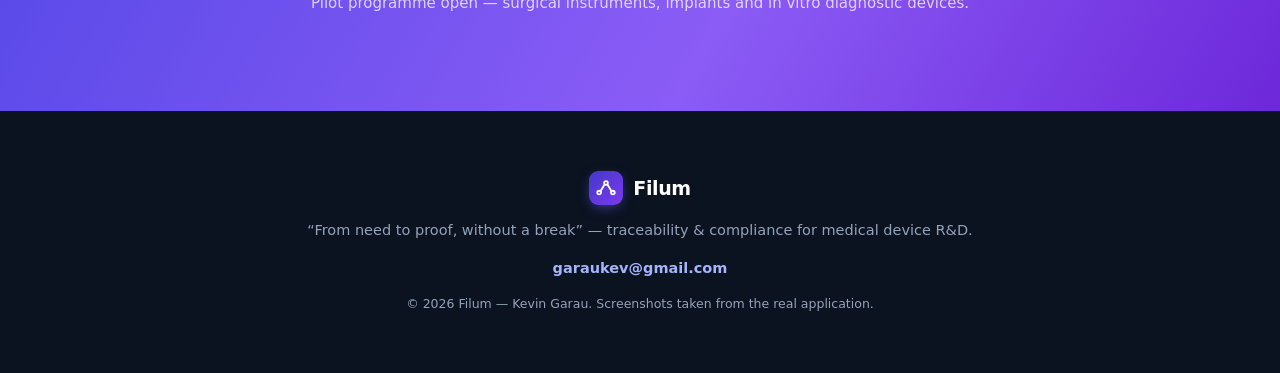
==== commit 25e197b7: "Site : 46 cas, 49 exigences, et la diffusion contrôlée au périmètre Le document de périmètre affirma" ====
--- a/en/index.html
+++ b/en/index.html
@@ -392,7 +392,7 @@
           <span class="dl-ico" aria-hidden="true">↓</span>
           <span class="dl-txt">
             <strong>The validation file</strong>
-            <em>48 requirements, 45 cases executed</em>
+            <em>49 requirements, 46 cases executed</em>
           </span>
         </a>
         <a class="dl dl-sombre" href="../docs/Filum_IQ_protocol.docx" download>
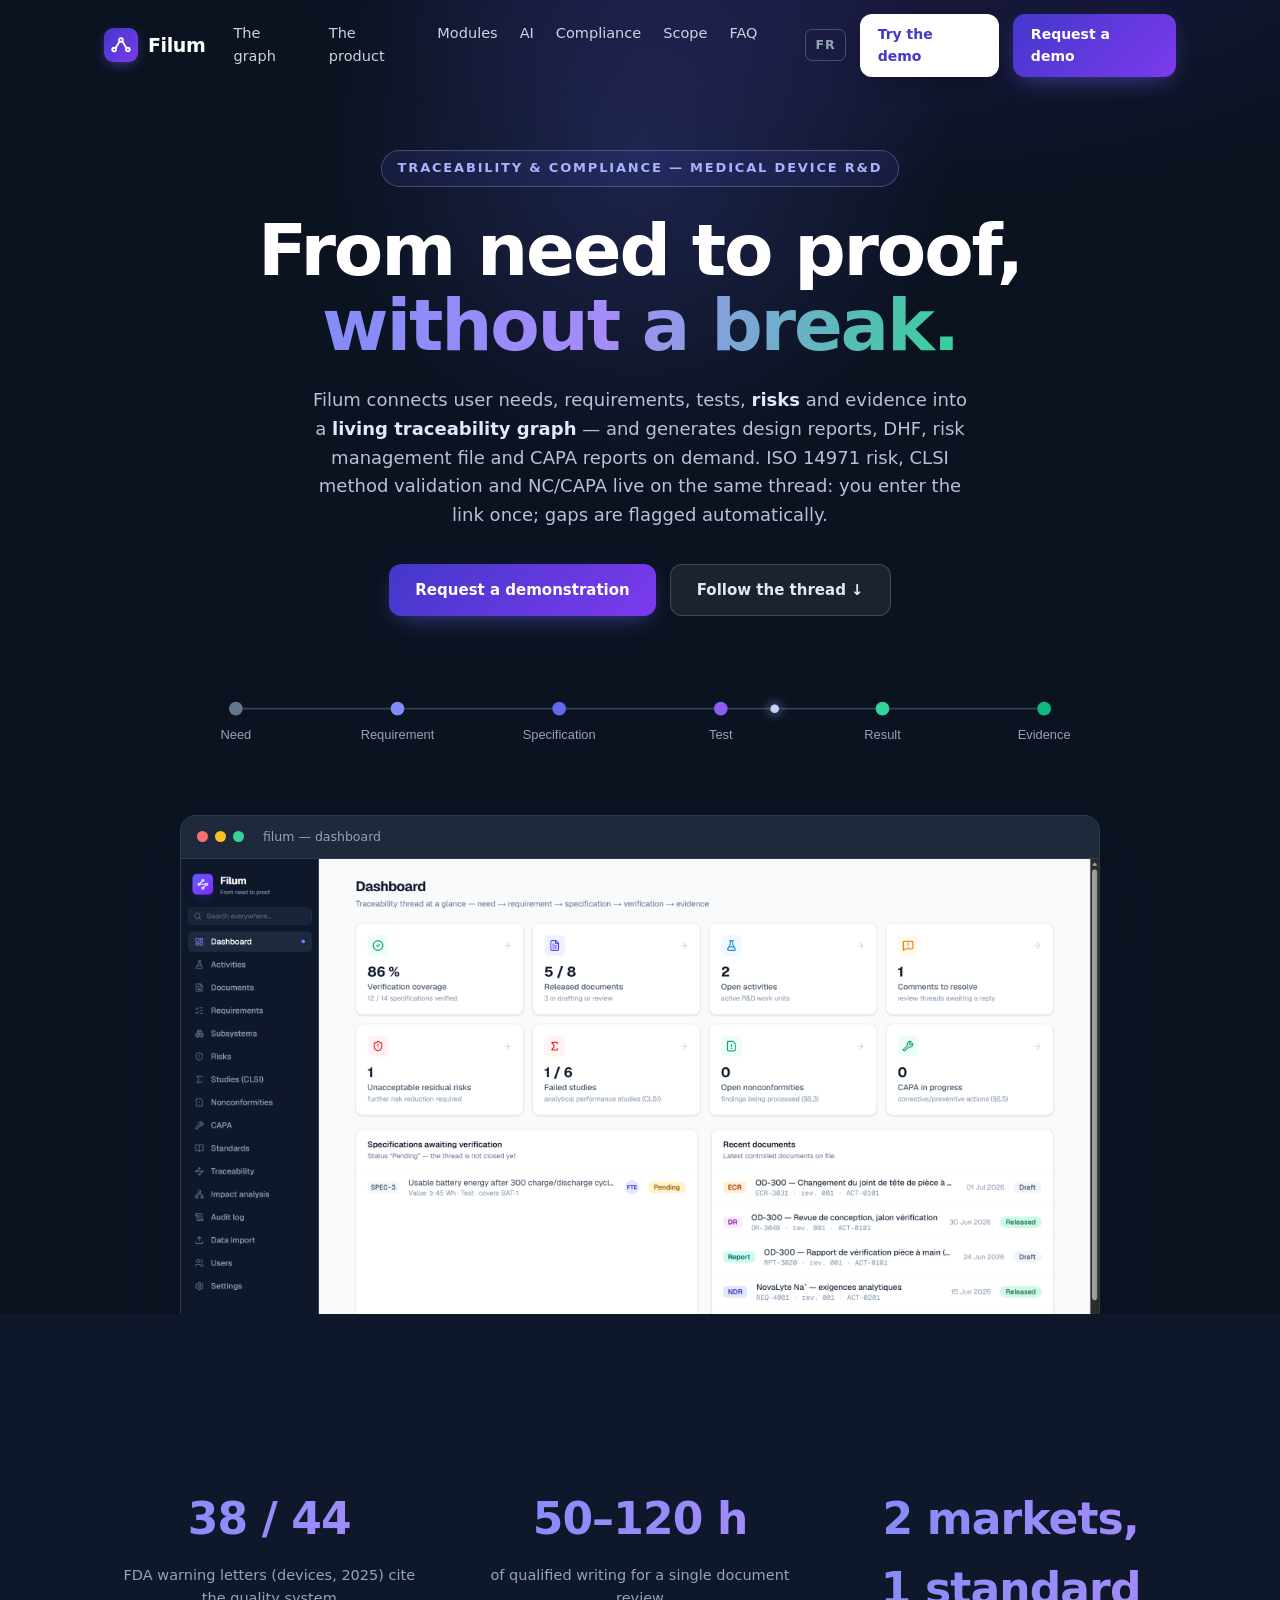
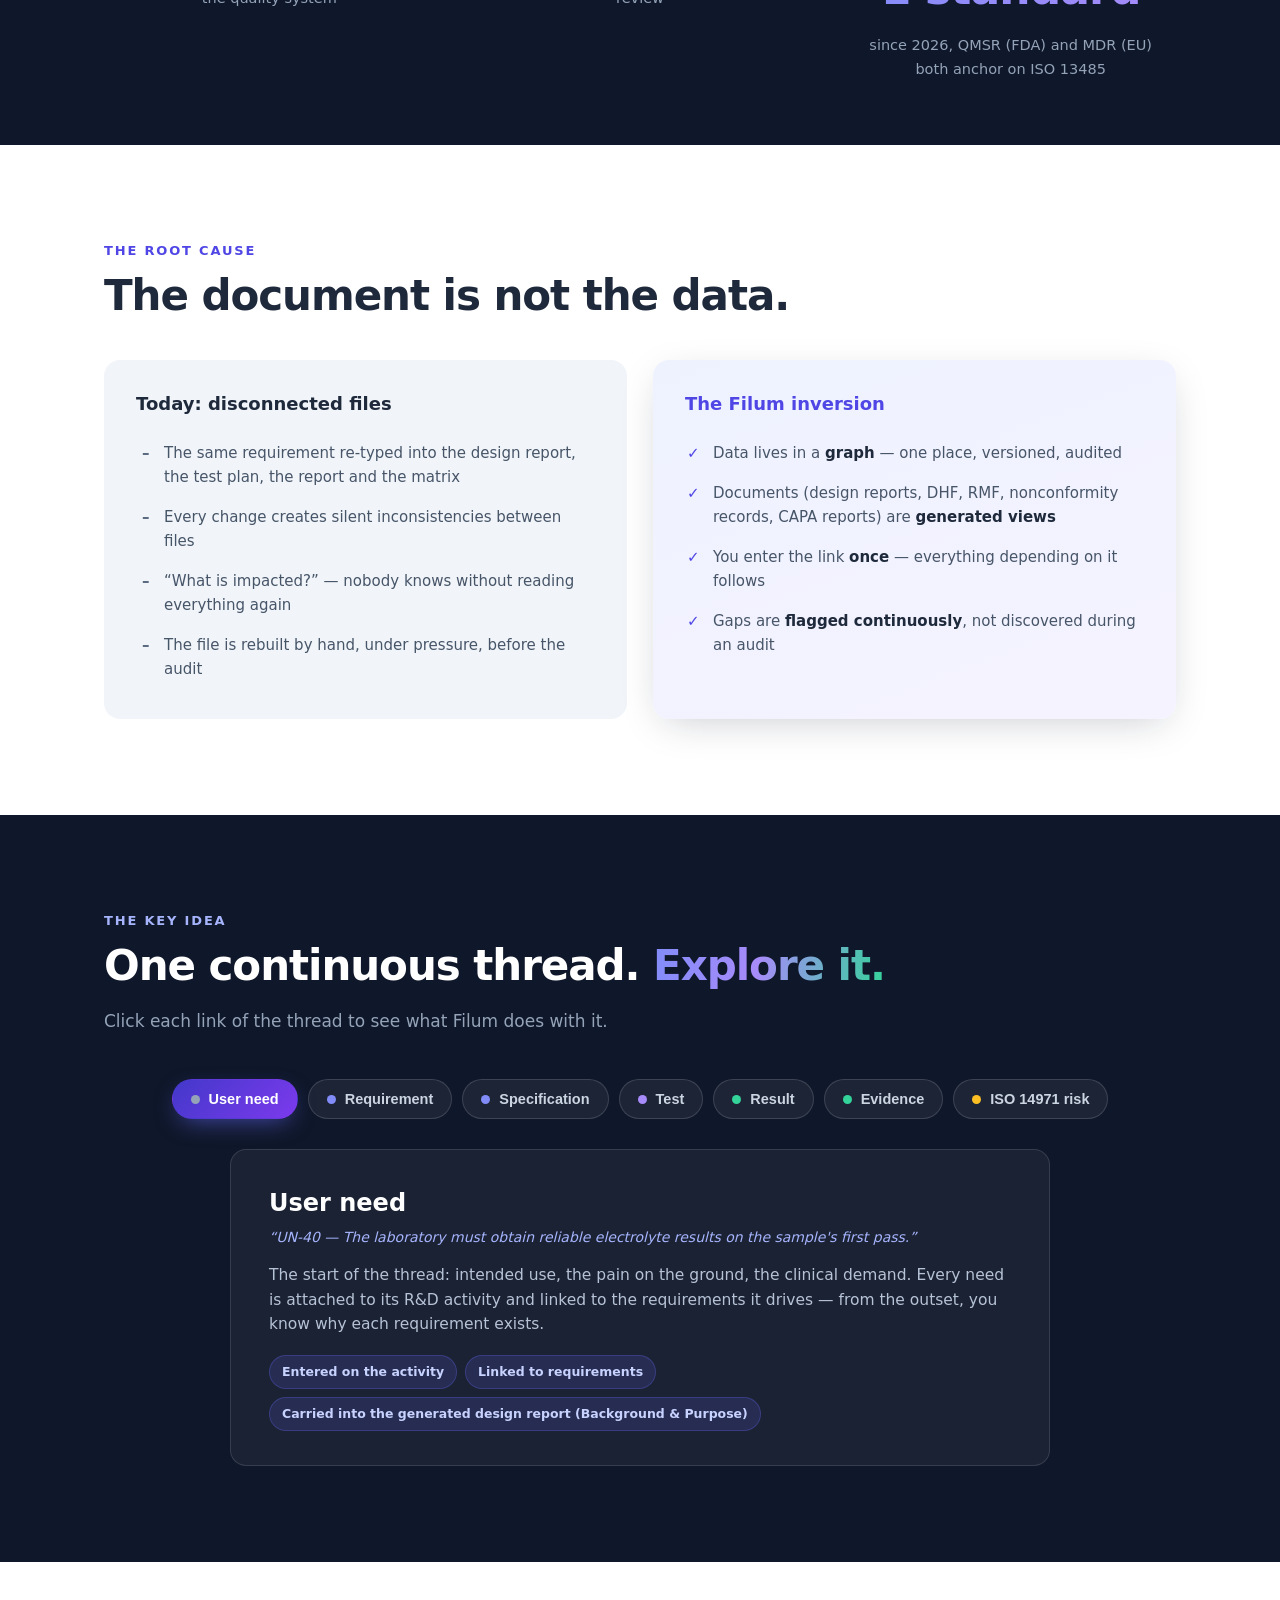
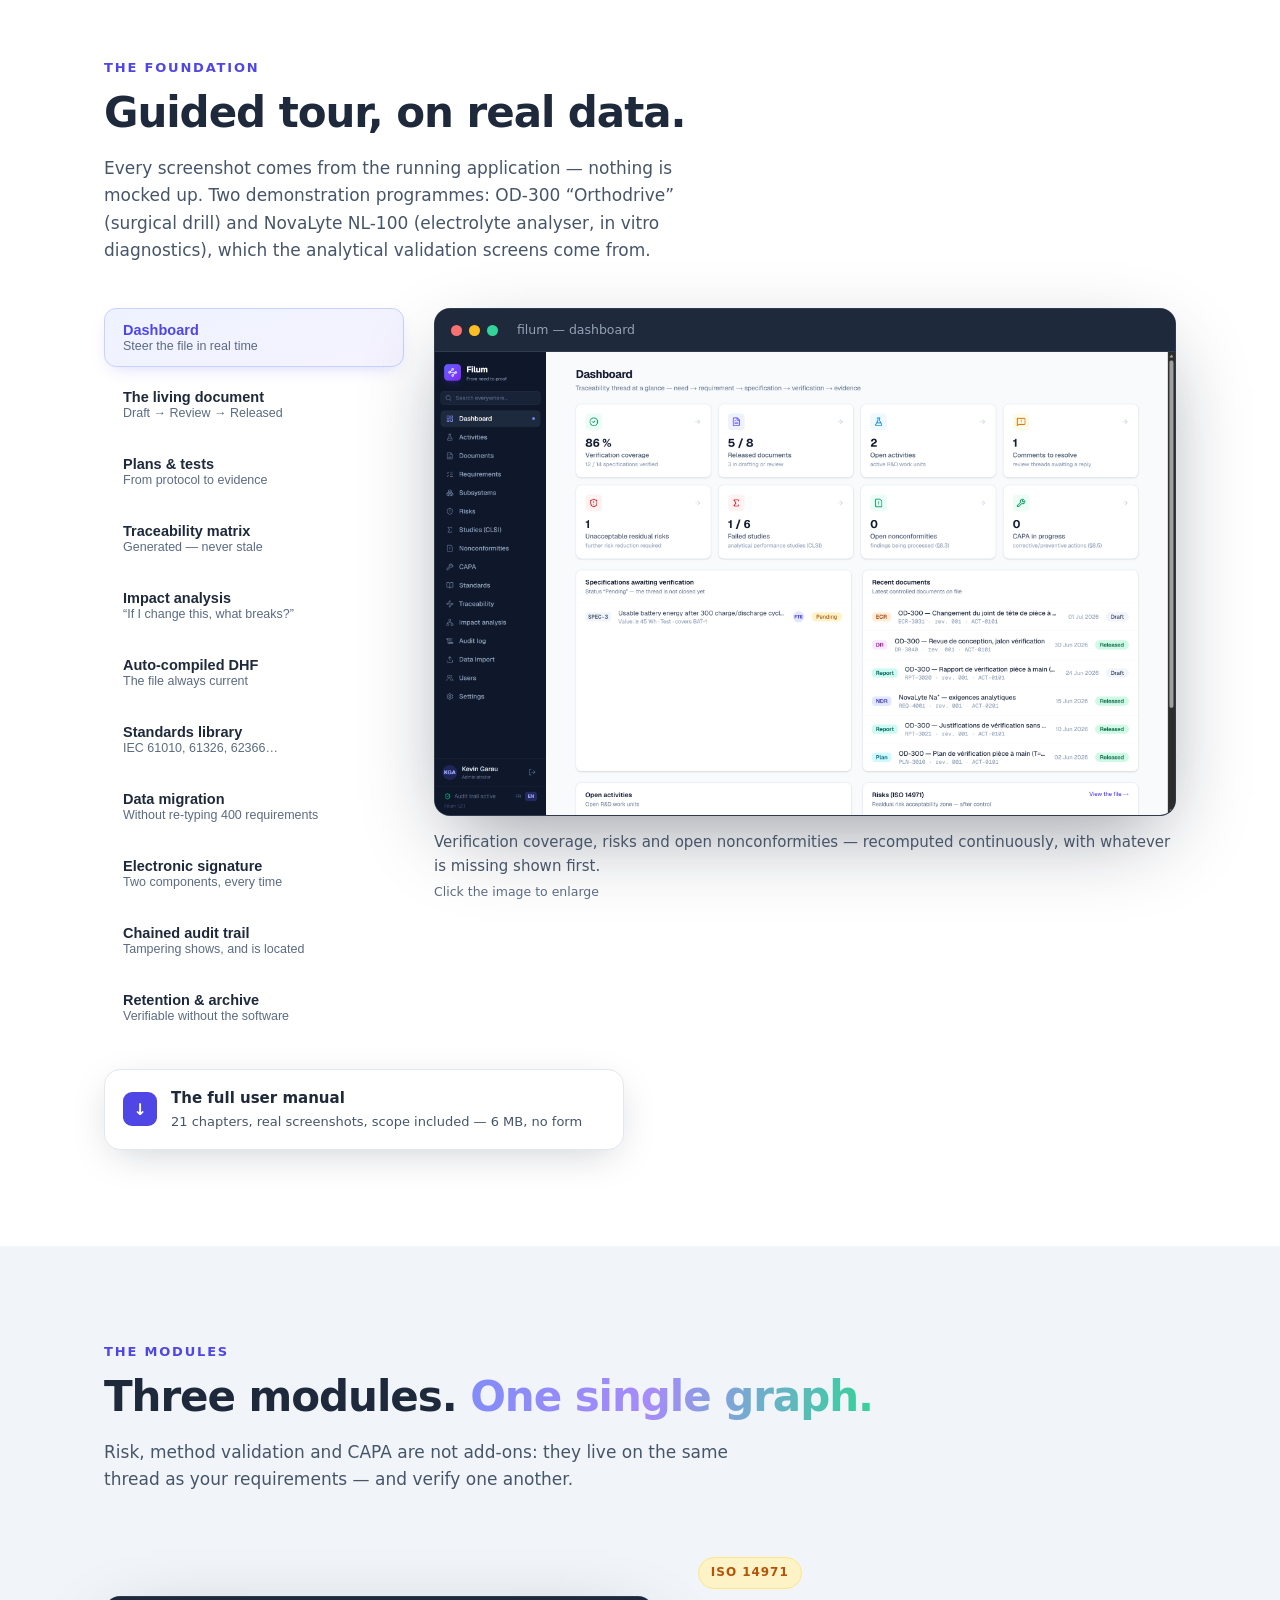
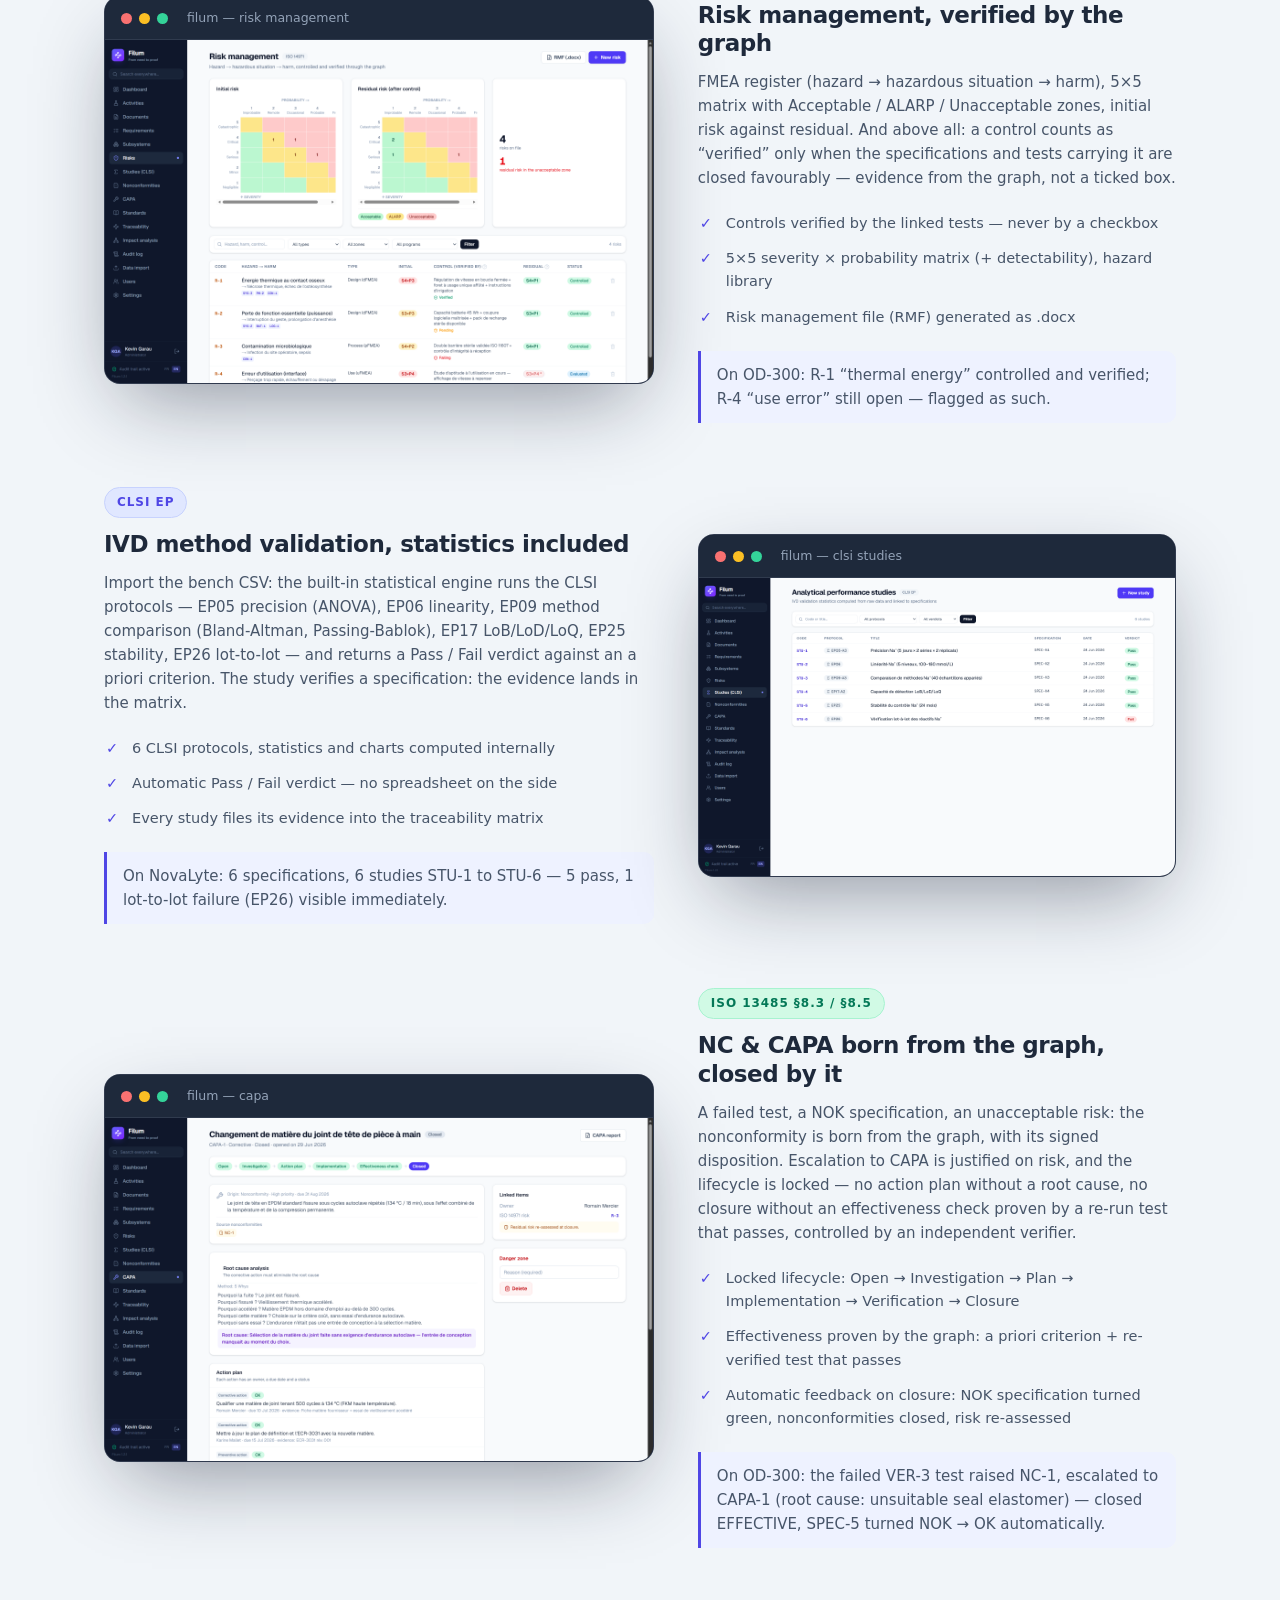
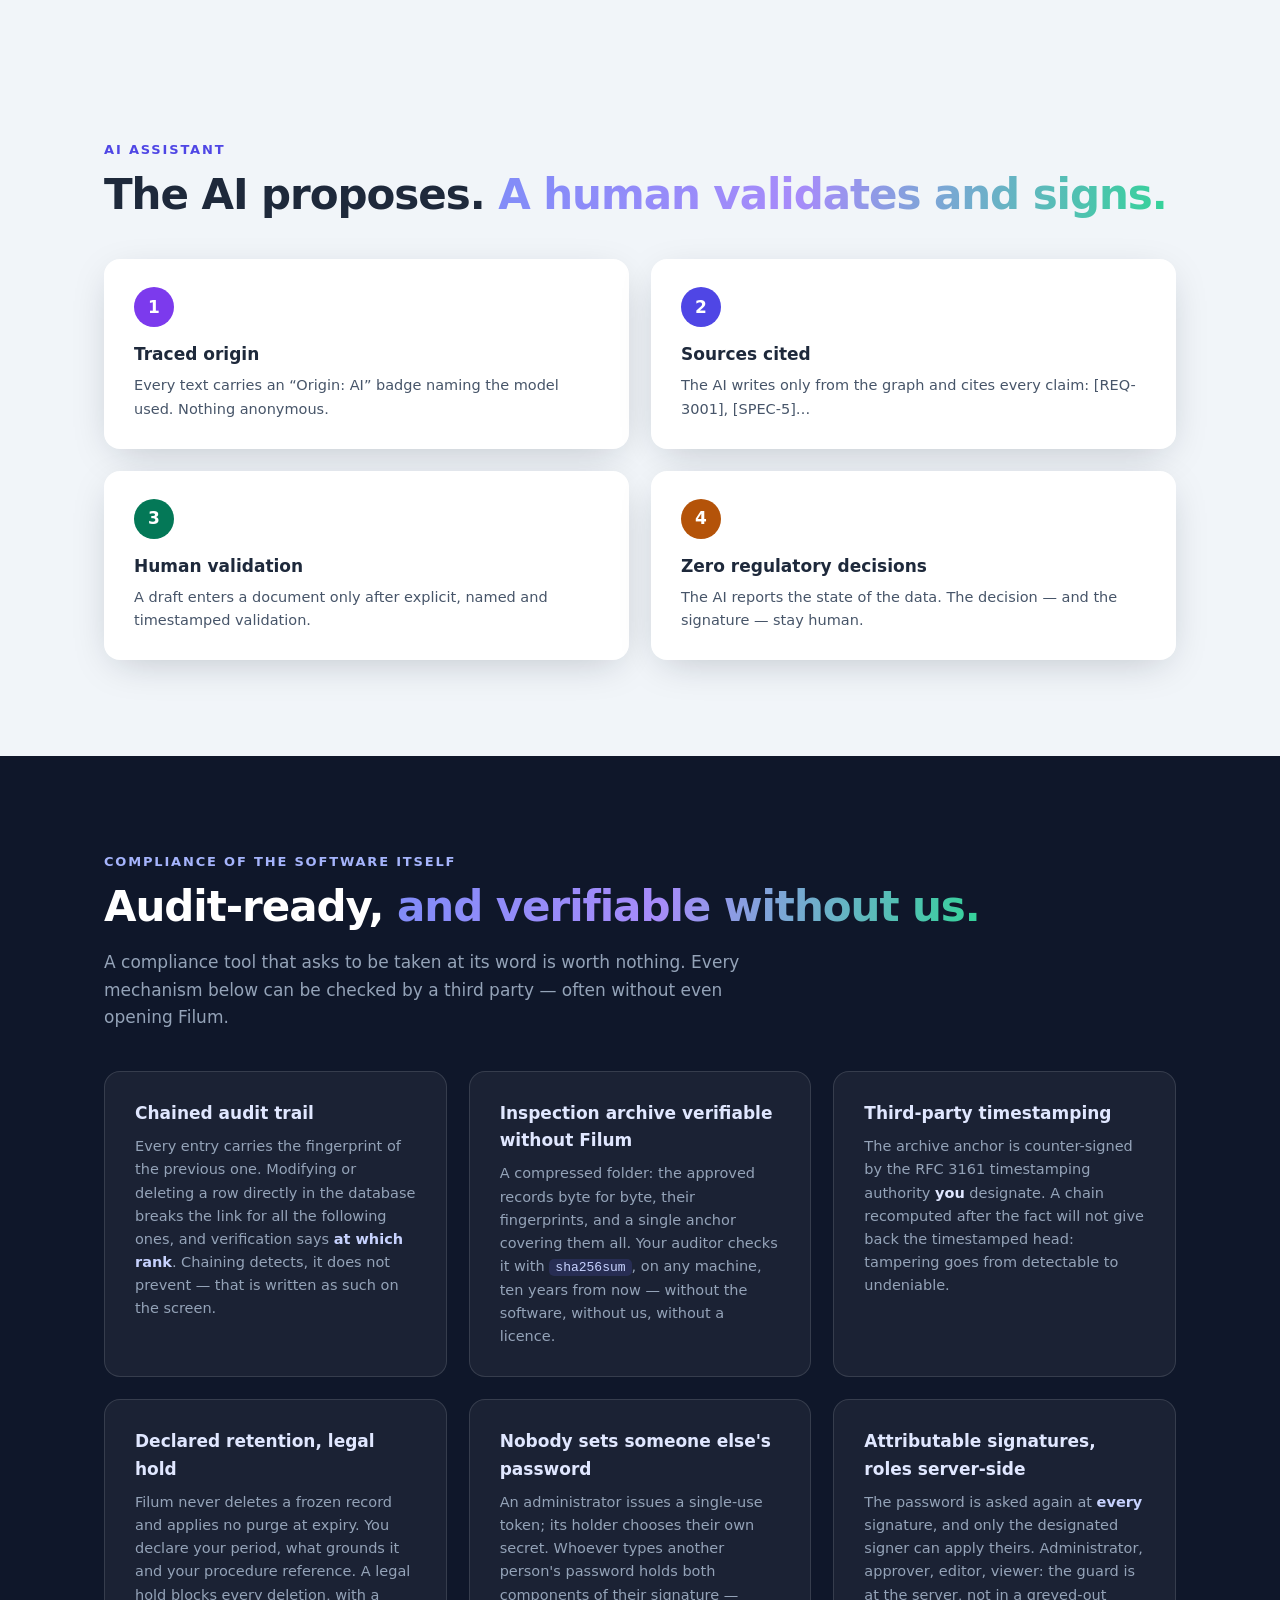
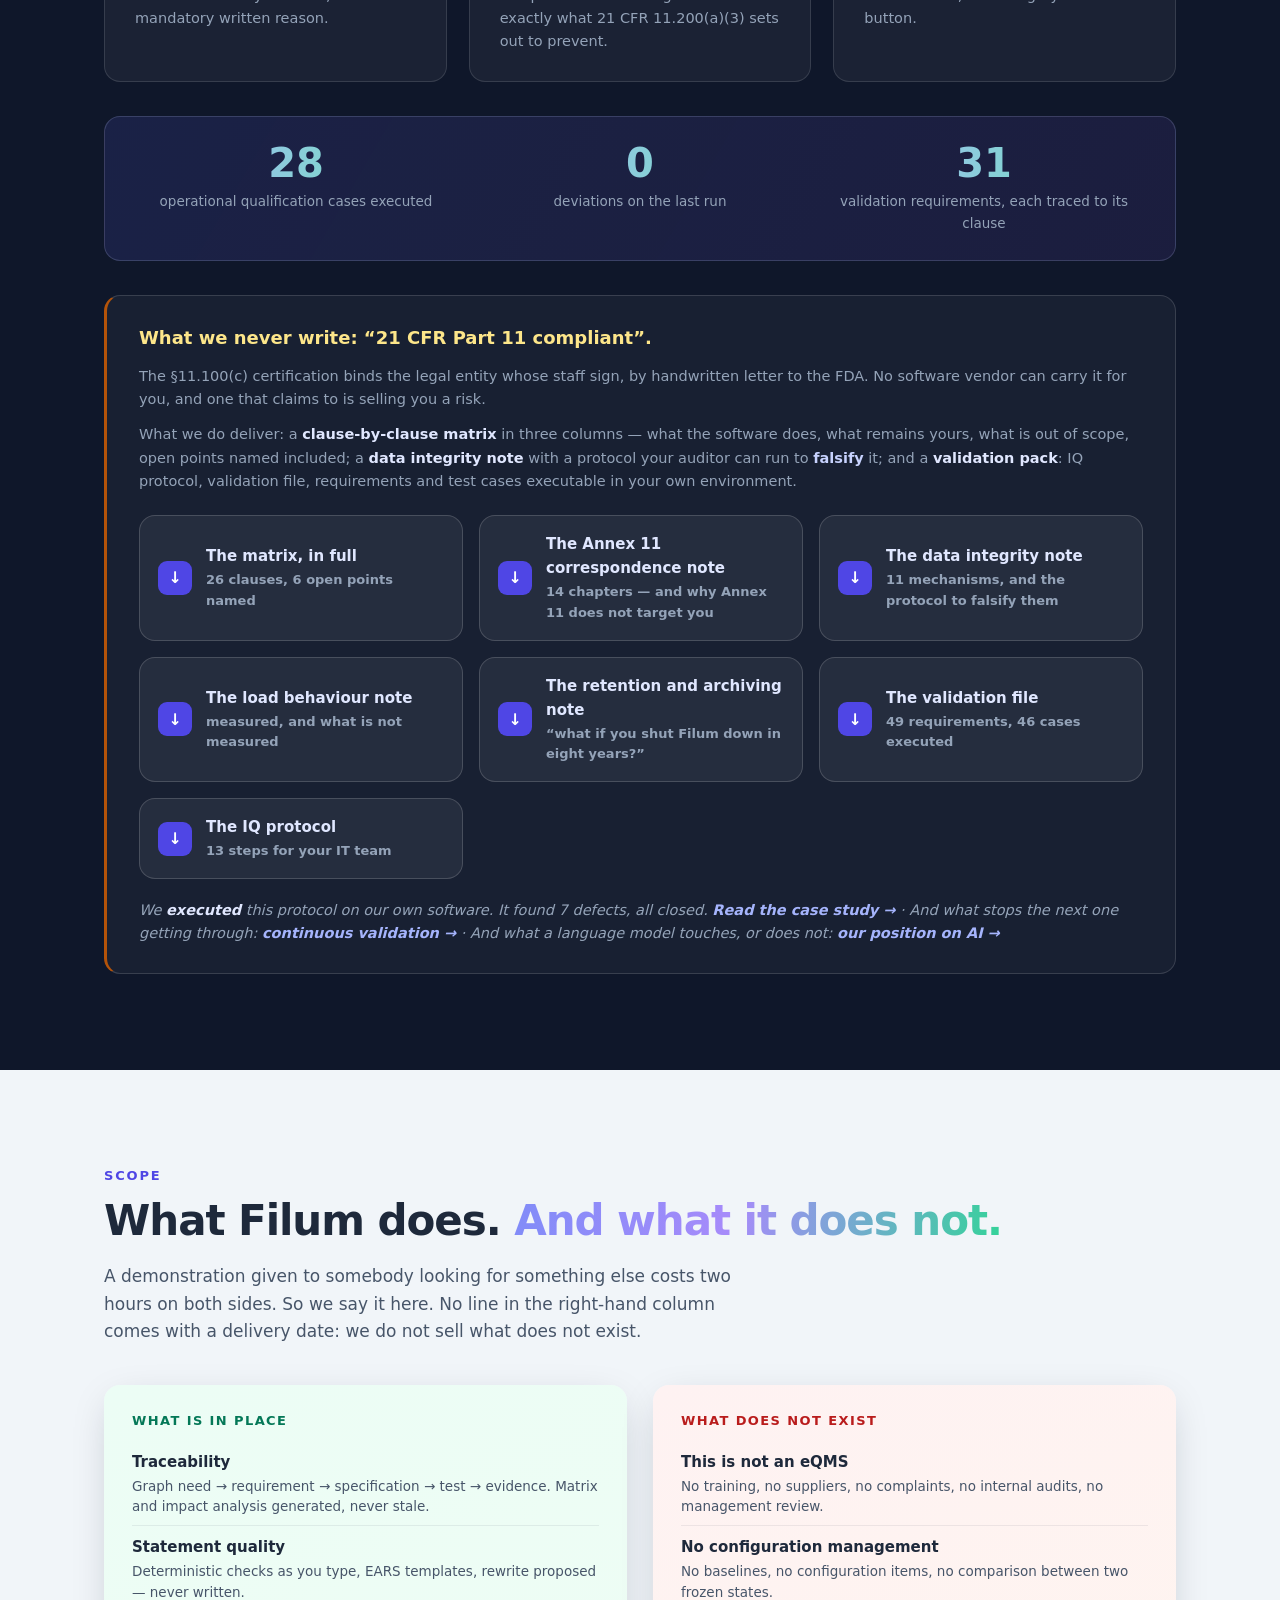
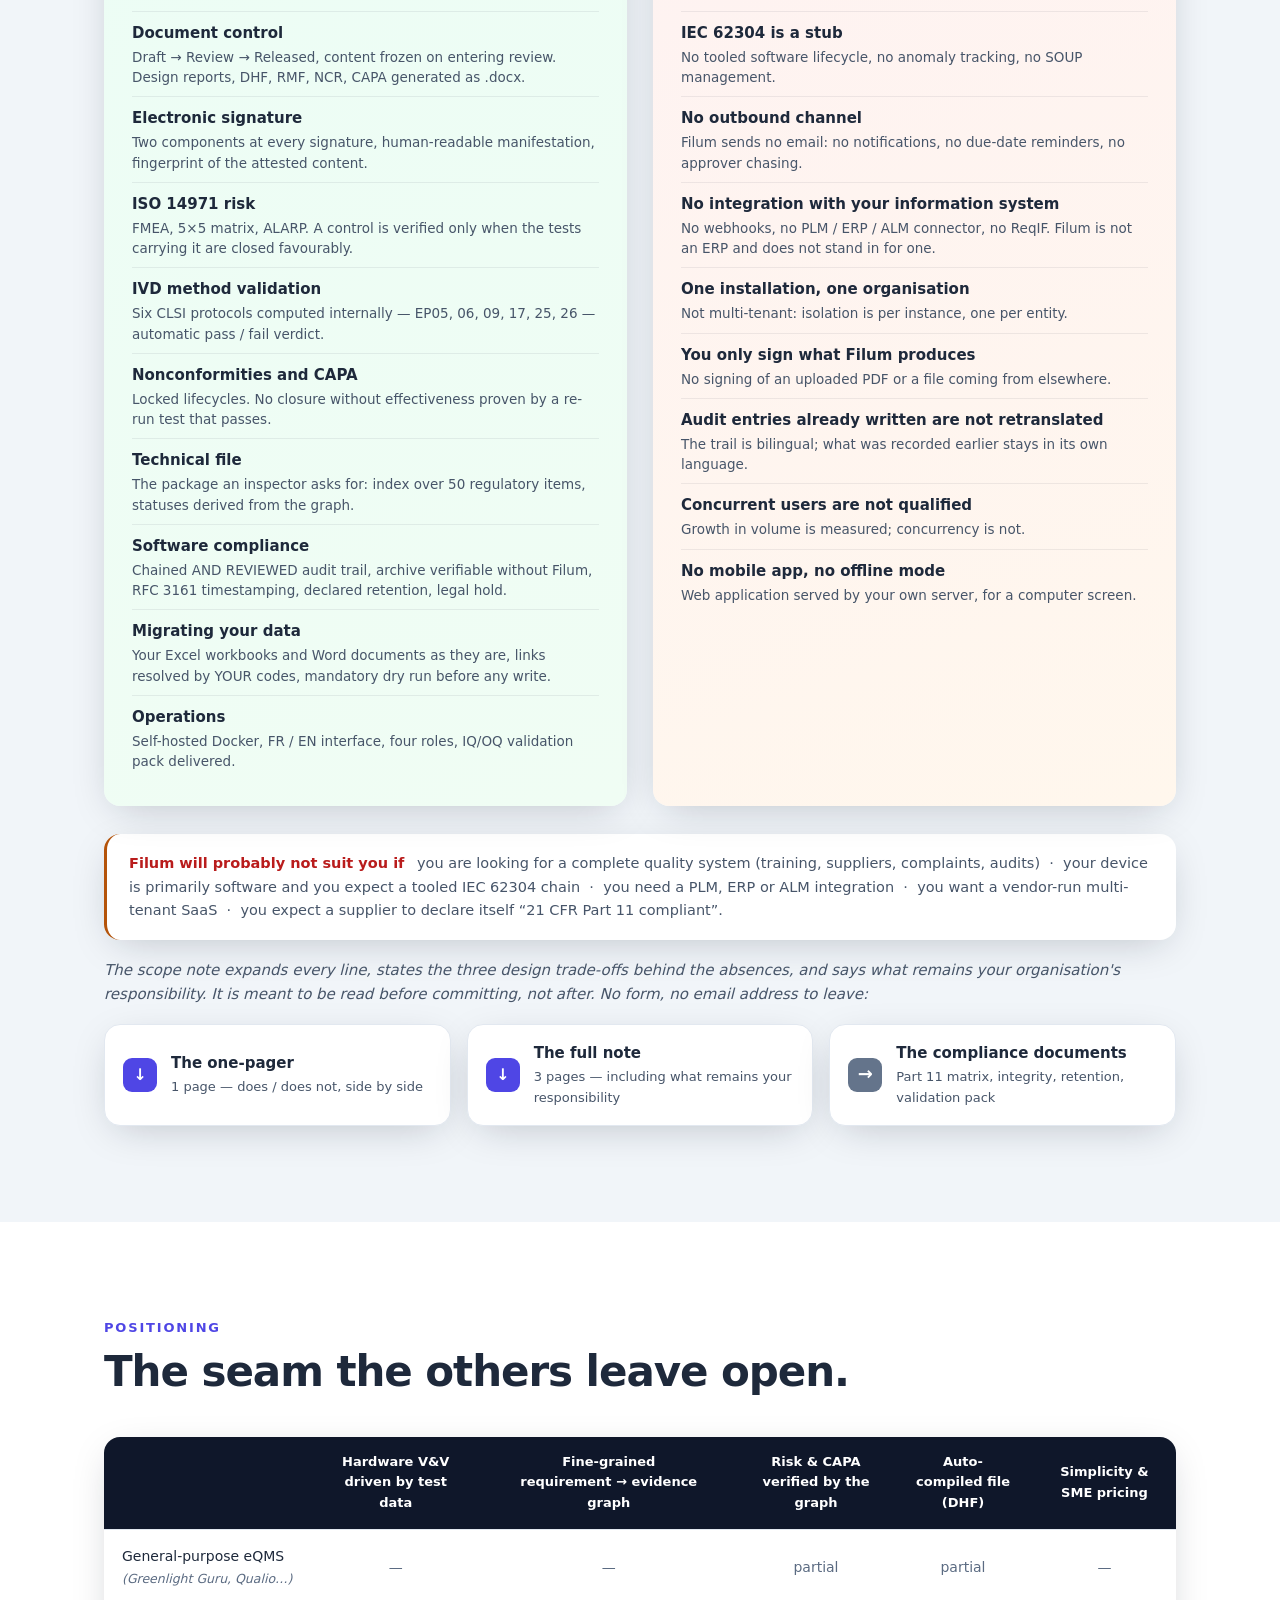
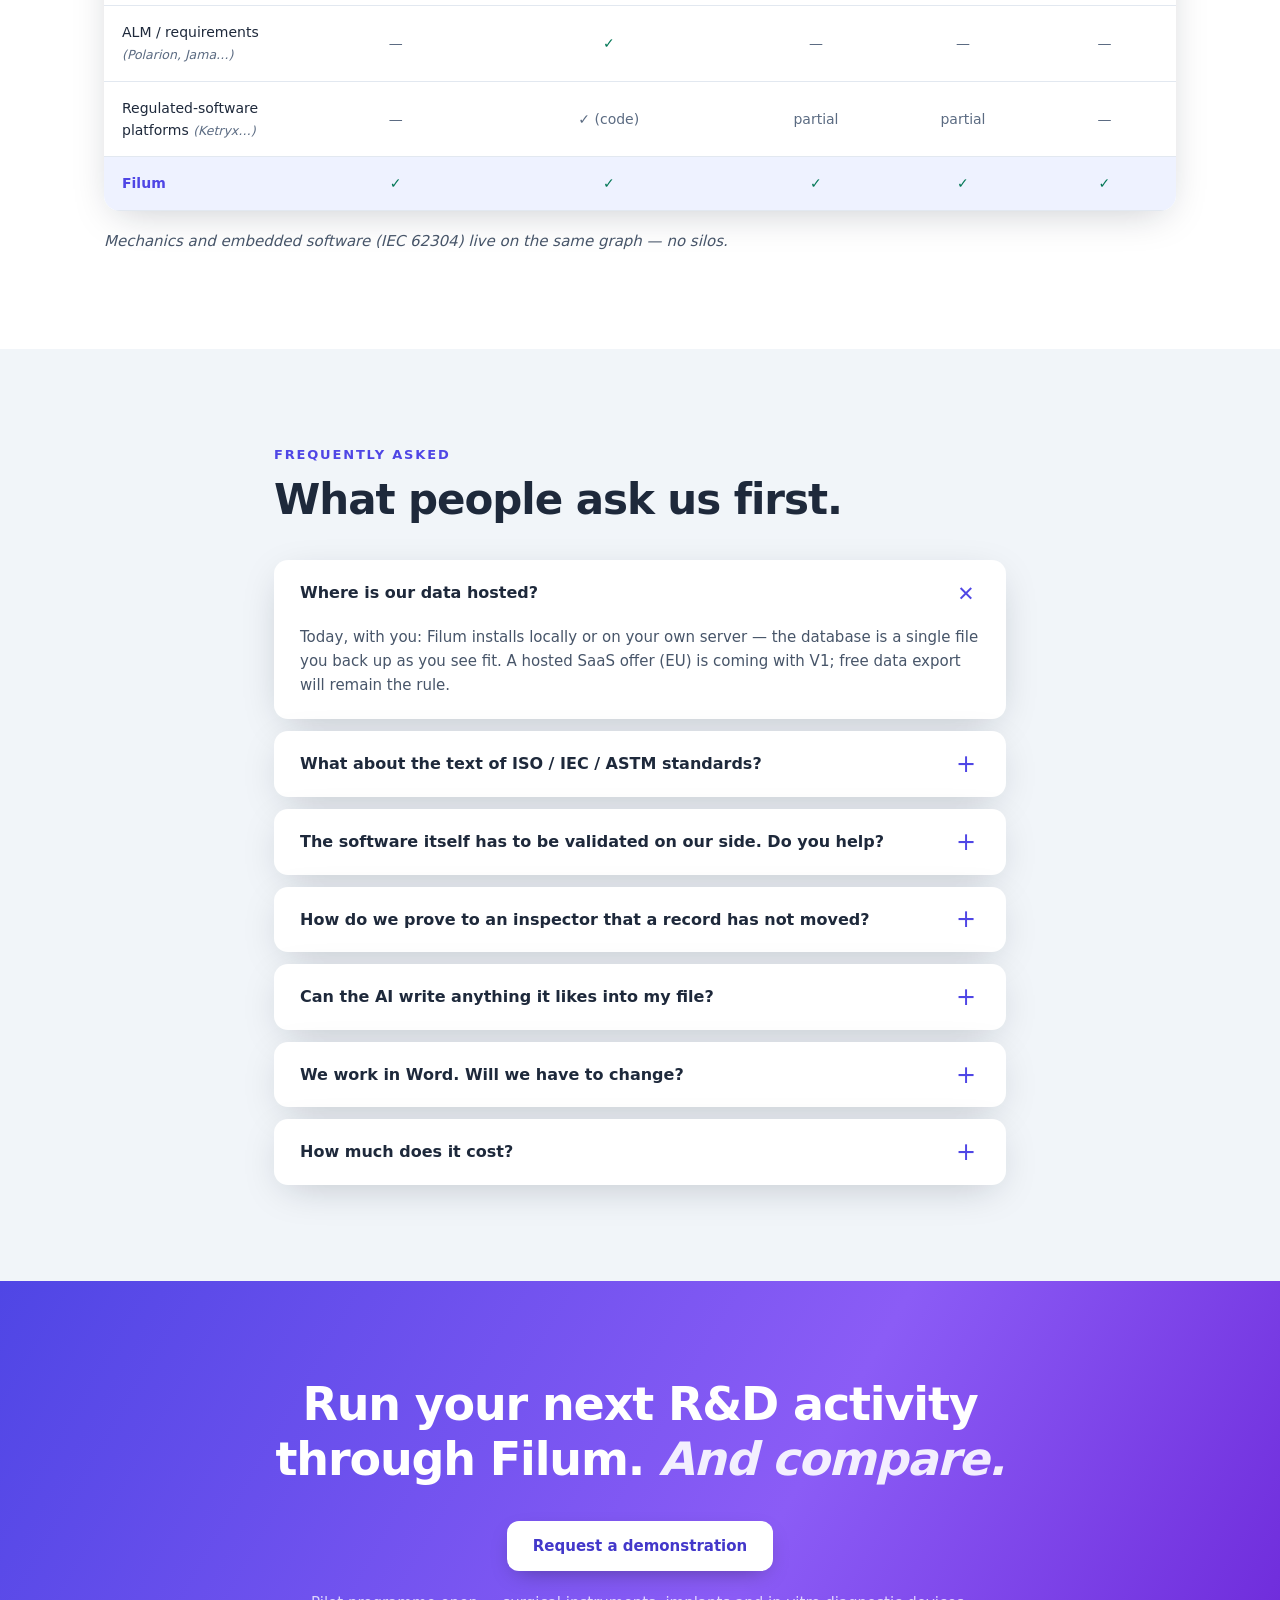
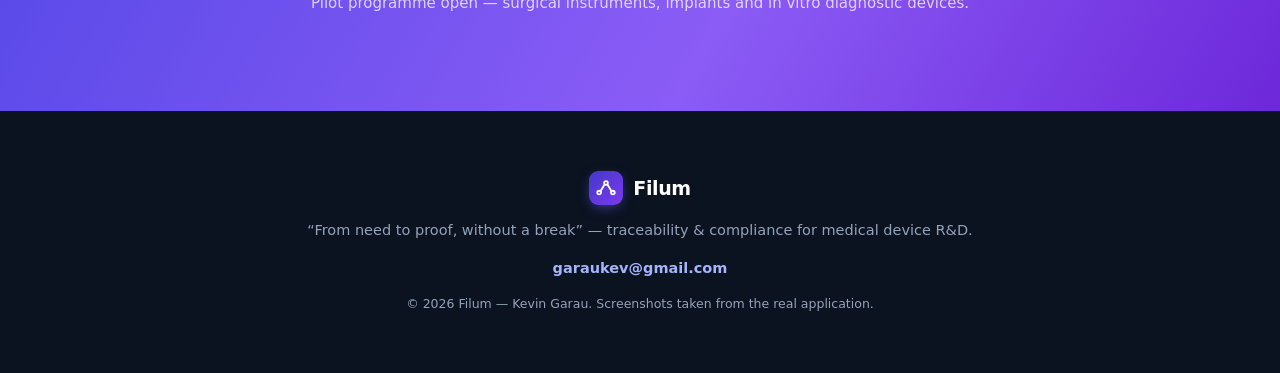
==== commit dd2b6f44: "La démonstration publique est annoncée — et six défauts corrigés avant Le drapeau DEMO_EN_LIGNE pass" ====
--- a/en/index.html
+++ b/en/index.html
@@ -33,6 +33,7 @@
     </div>
     <div class="nav-right">
       <a class="lang-switch" href="../" hreflang="fr" title="Lire cette page en français">FR</a>
+      <a class="btn btn-sm btn-light btn-demo" href="demo.html">Try the demo</a>
       <a class="btn btn-sm btn-primary" href="mailto:garaukev@gmail.com?subject=Filum%20demonstration">Request a demo</a>
     </div>
   </div>
--- a/styles.css
+++ b/styles.css
@@ -133,6 +133,11 @@
 .nav-links { display: flex; gap: 22px; margin-left: auto; }
 .nav-links a { color: #CBD5E1; font-size: 14.5px; font-weight: 500; transition: color .15s; }
 .nav-links a:hover { color: #fff; }
+/* Un bouton posé dans .nav-links héritait de la couleur des LIENS (#CBD5E1) : la règle
+   est plus spécifique que .btn-primary, et lui reprenait son blanc — contraste sous le
+   seuil AA sur le bout violet du dégradé. Les boutons vivent désormais dans .nav-right,
+   mais la garde reste : elle coûte une ligne et referme le piège pour de bon. */
+.nav-links a.btn { color: inherit; }
 
 /* Bascule de langue : discrète, mais toujours visible — y compris sur mobile, où le reste
    de la navigation disparaît. Un lecteur anglophone ne doit jamais avoir à la chercher. */
@@ -152,6 +157,14 @@
   .nav-links { display: none; }
   .nav-inner { justify-content: space-between; }
   .nav-right { margin-left: auto; }
+  /* TROIS ÉLÉMENTS NE TIENNENT PAS DANS CETTE BARRE. Depuis que « Essayer la démo » s'y
+     ajoute, la mesure donne un débordement de +48 px à 861 et +37 à 360 — et la barre étant
+     en position fixe, aucune barre de défilement n'apparaît pour aller chercher ce qui est
+     sorti. Le bouton poussé dehors était « Demander une démo », c'est-à-dire l'appel
+     principal du site.
+     On n'en garde donc qu'un sur petit écran, et c'est « Essayer la démo » : la page vers
+     laquelle il mène porte elle-même de quoi nous écrire. */
+  .nav-right .btn-demo ~ .btn-primary { display: none; }
 }
 
 /* ─── Héros ─── */
@@ -468,7 +481,14 @@
 
 /* ─── Tableau positionnement ─── */
 .table-wrap { margin-top: 40px; overflow-x: auto; border-radius: var(--radius); box-shadow: var(--shadow); }
-table { width: 100%; border-collapse: collapse; background: var(--surface); min-width: 680px; }
+table { width: 100%; border-collapse: collapse; background: var(--surface); }
+/* LA LARGEUR MINIMALE APPARTIENT AU TABLEAU COMPARATIF, PAS À TOUTES LES TABLES.
+   Posée sur le sélecteur générique, elle s'appliquait aussi à la table des identifiants de
+   la page de démonstration — qui, elle, n'a pas d'enveloppe .table-wrap en overflow-x.
+   Mesuré à 390 px : la page débordait de 339 px et la colonne « Rôle » commençait à x=371,
+   hors écran. L'accommodation mobile plus bas (masquage de la 3e colonne) était écrite et
+   sans effet : la largeur minimale l'annulait. */
+.table-wrap table { min-width: 680px; }
 th, td { padding: 15px 18px; font-size: 14px; text-align: center; border-bottom: 1px solid var(--line); }
 th:first-child, td:first-child { text-align: left; }
 thead th { background: var(--dark2); color: #fff; font-weight: 600; font-size: 13px; }
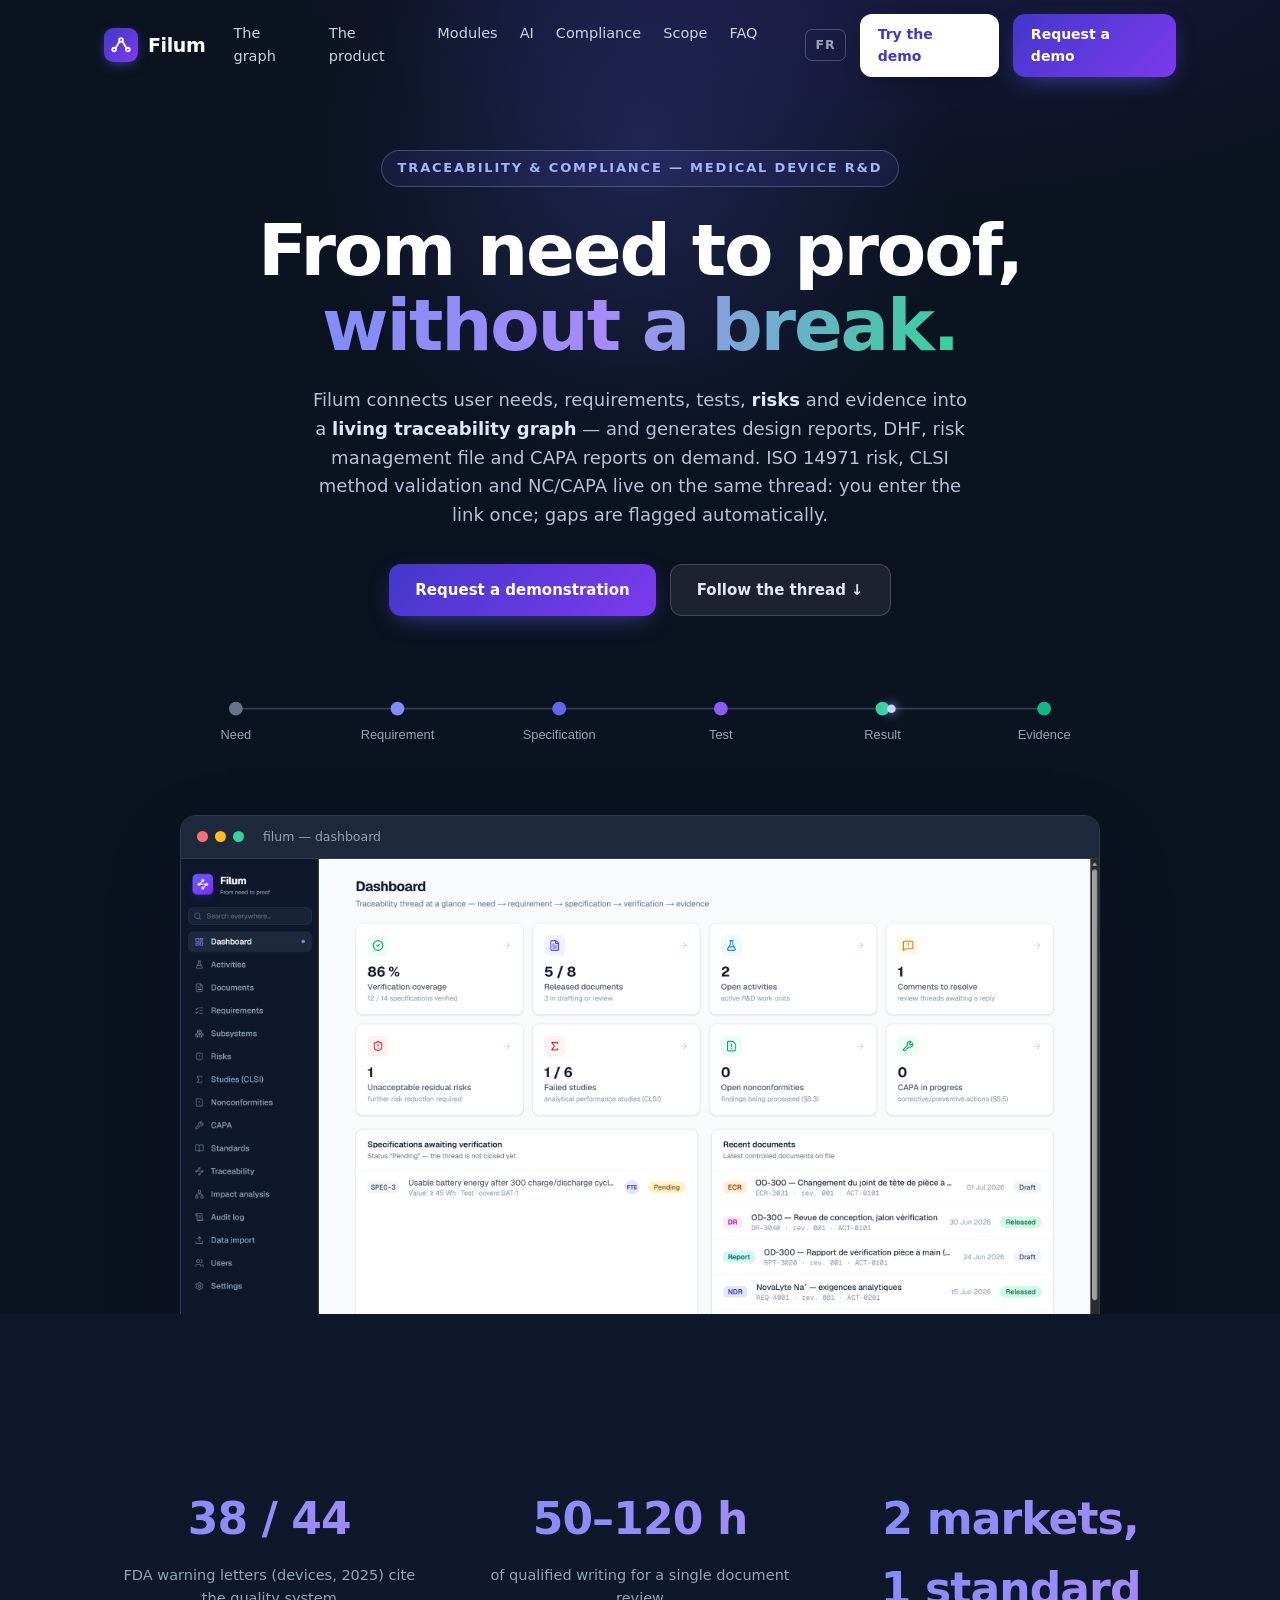
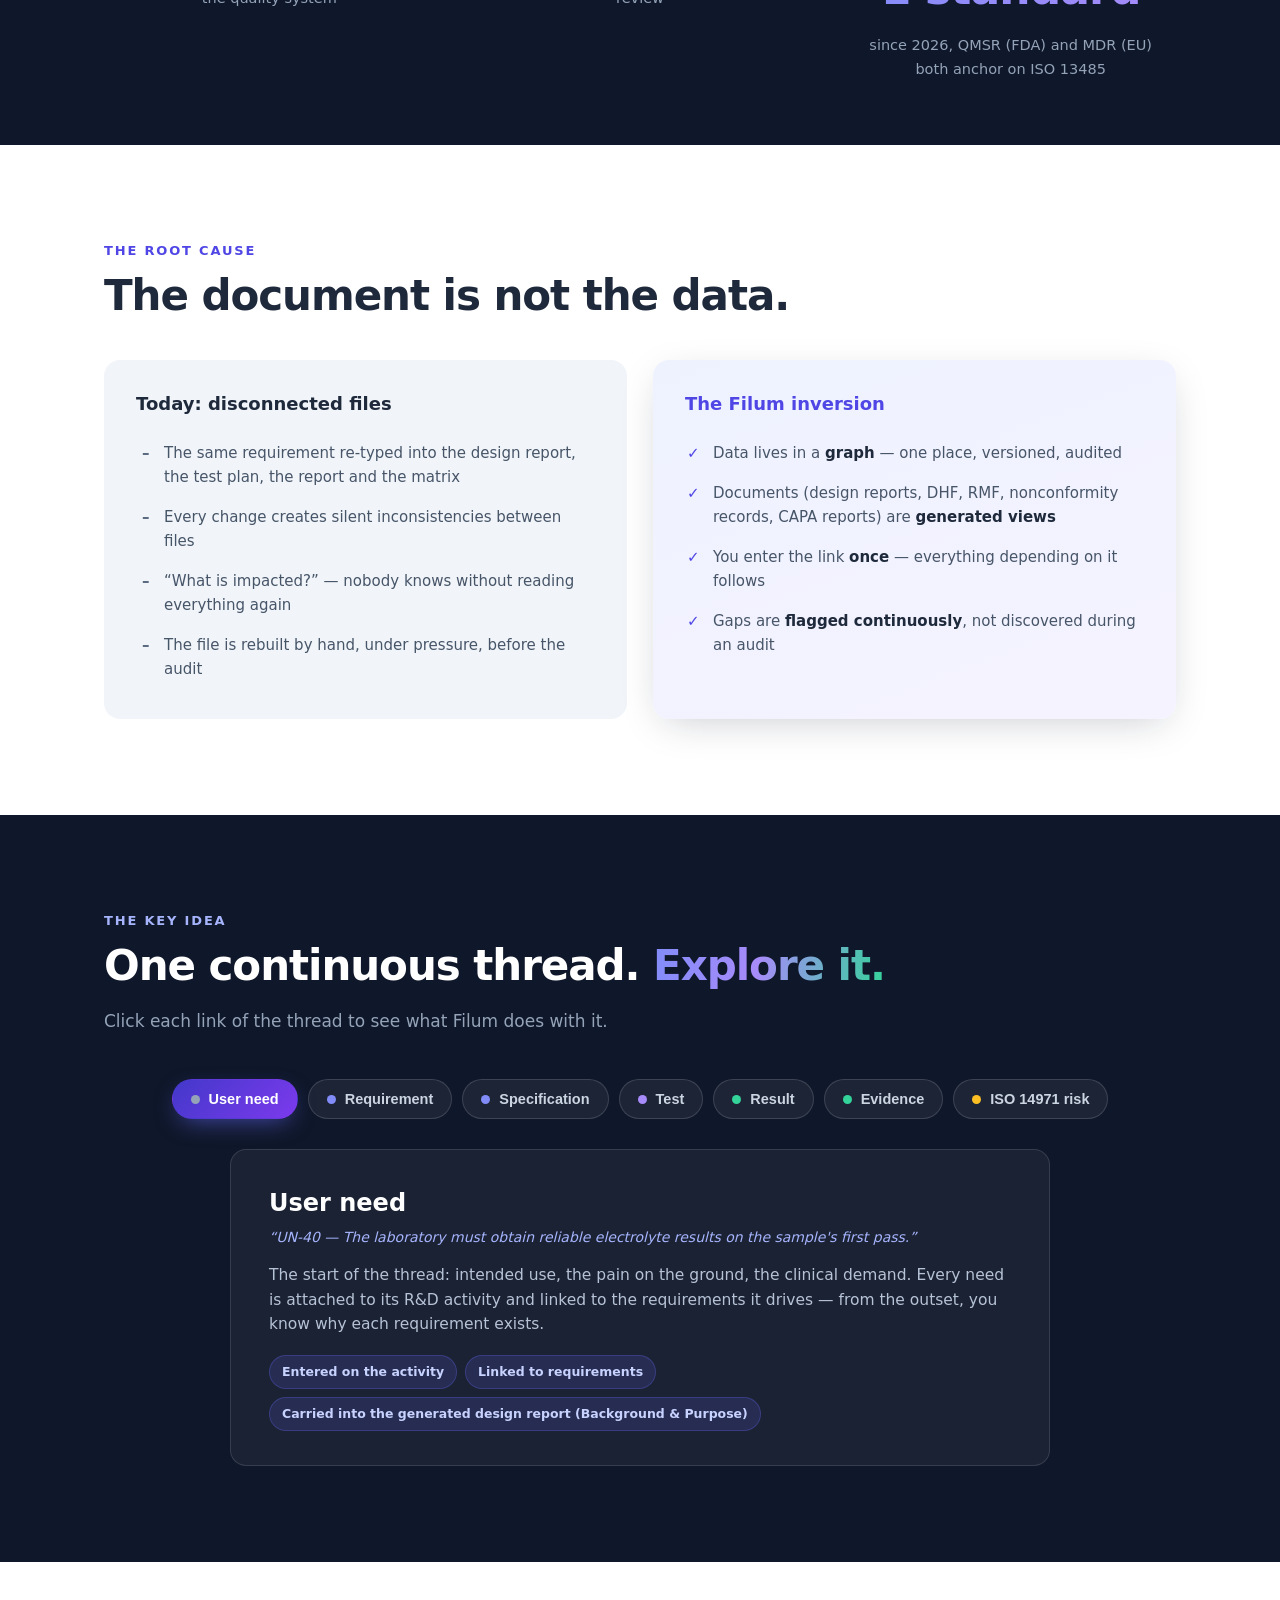
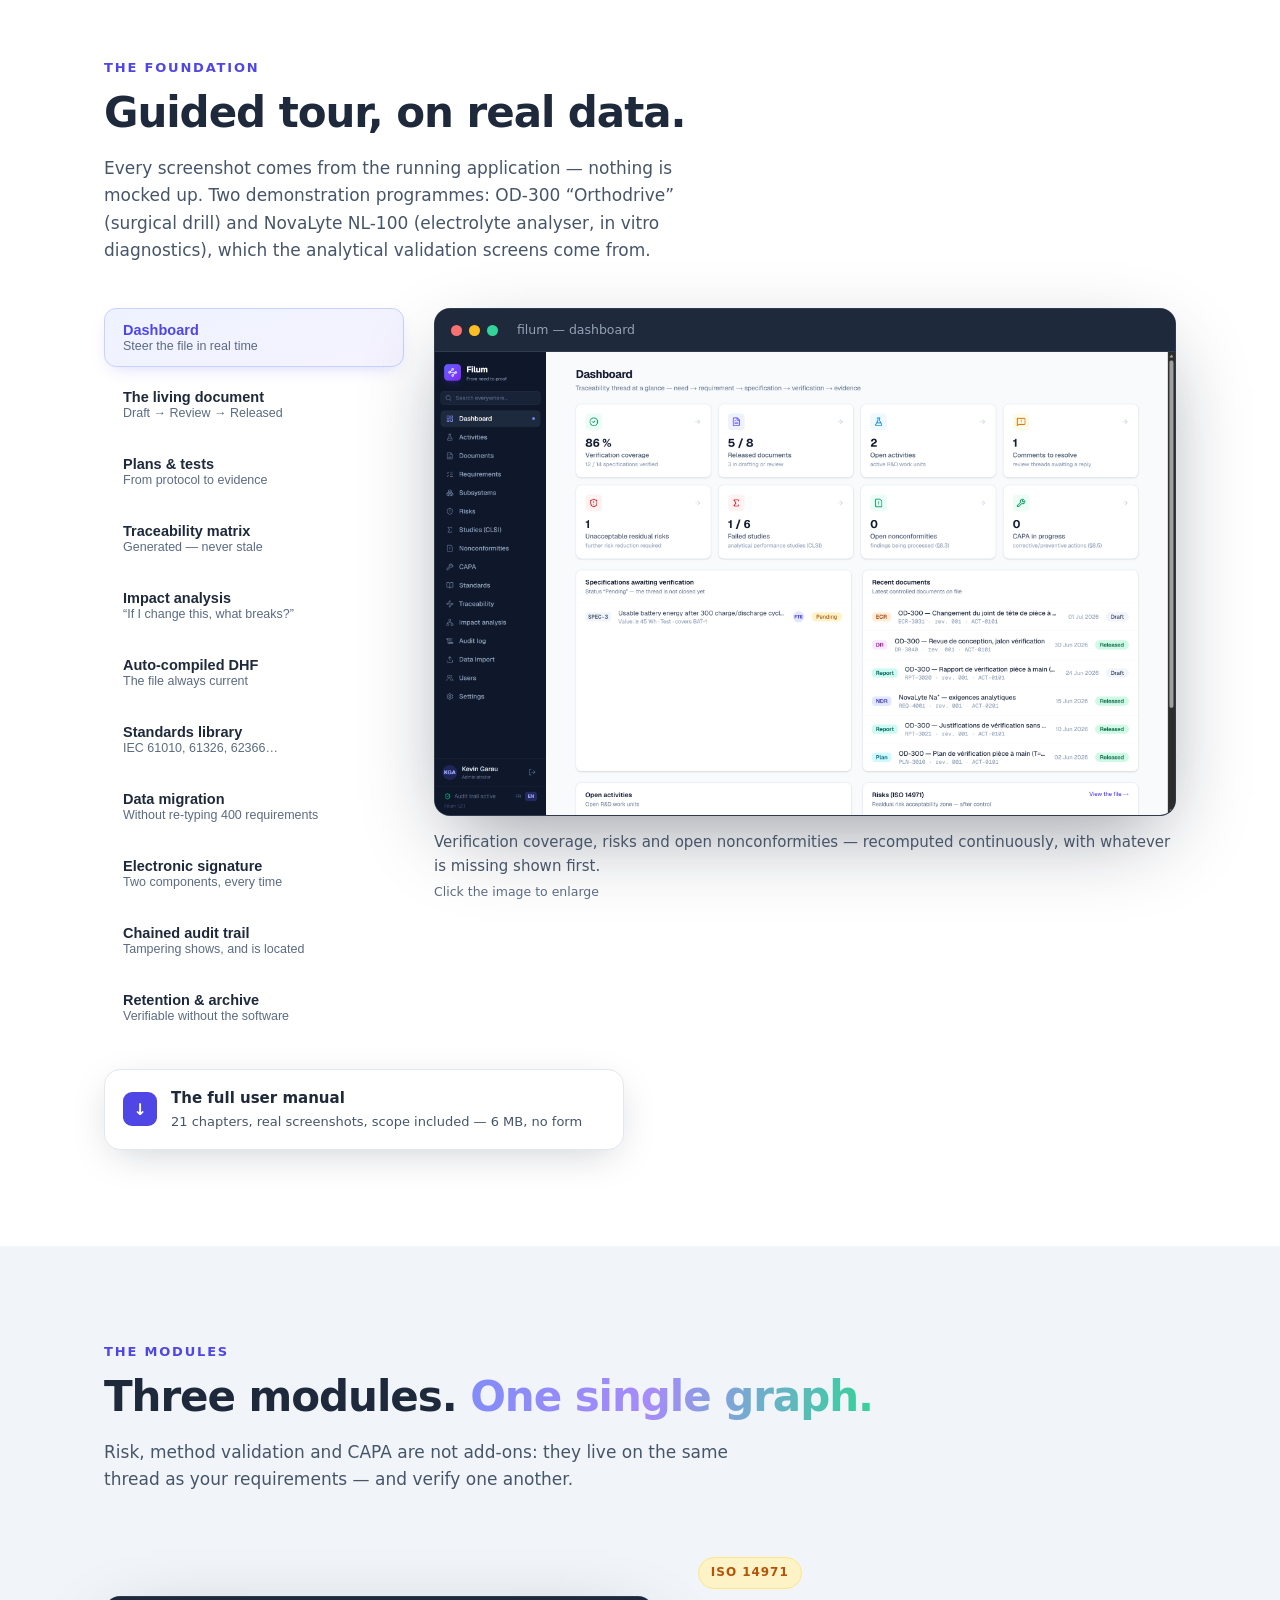
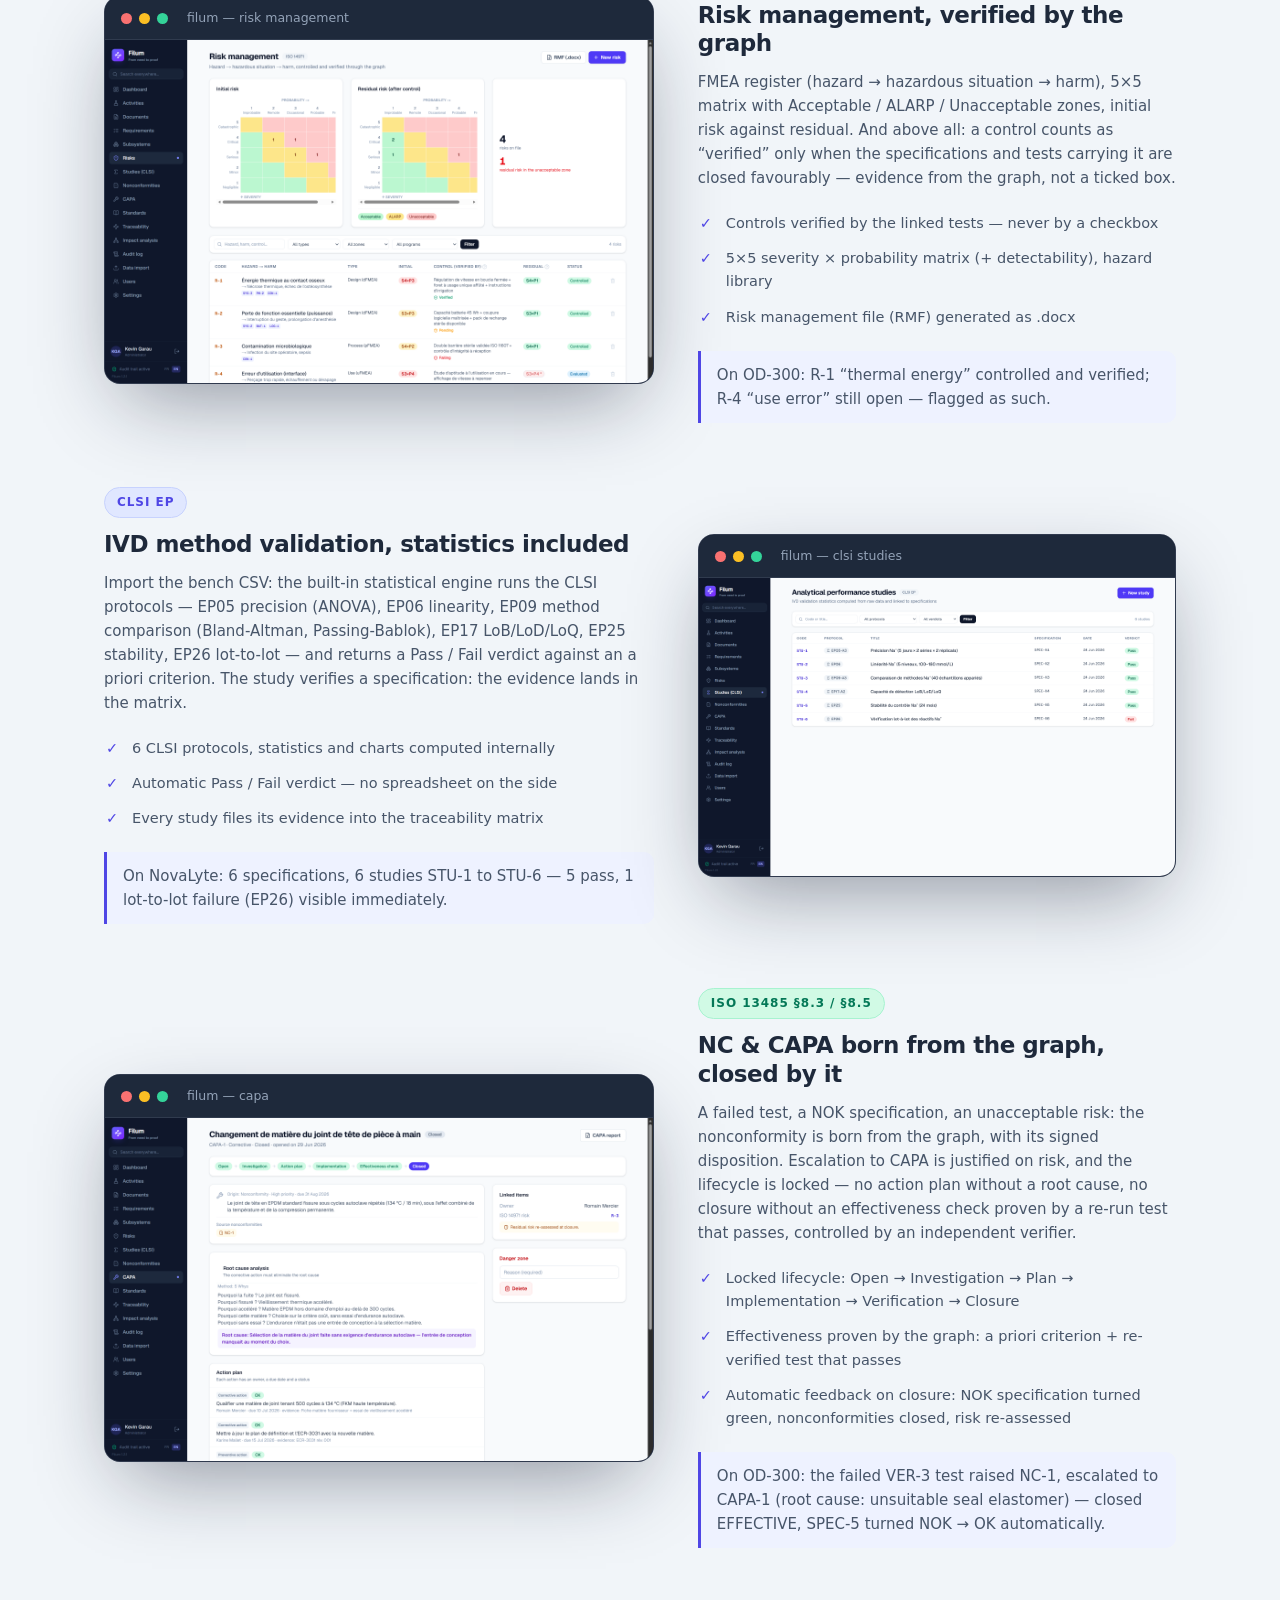
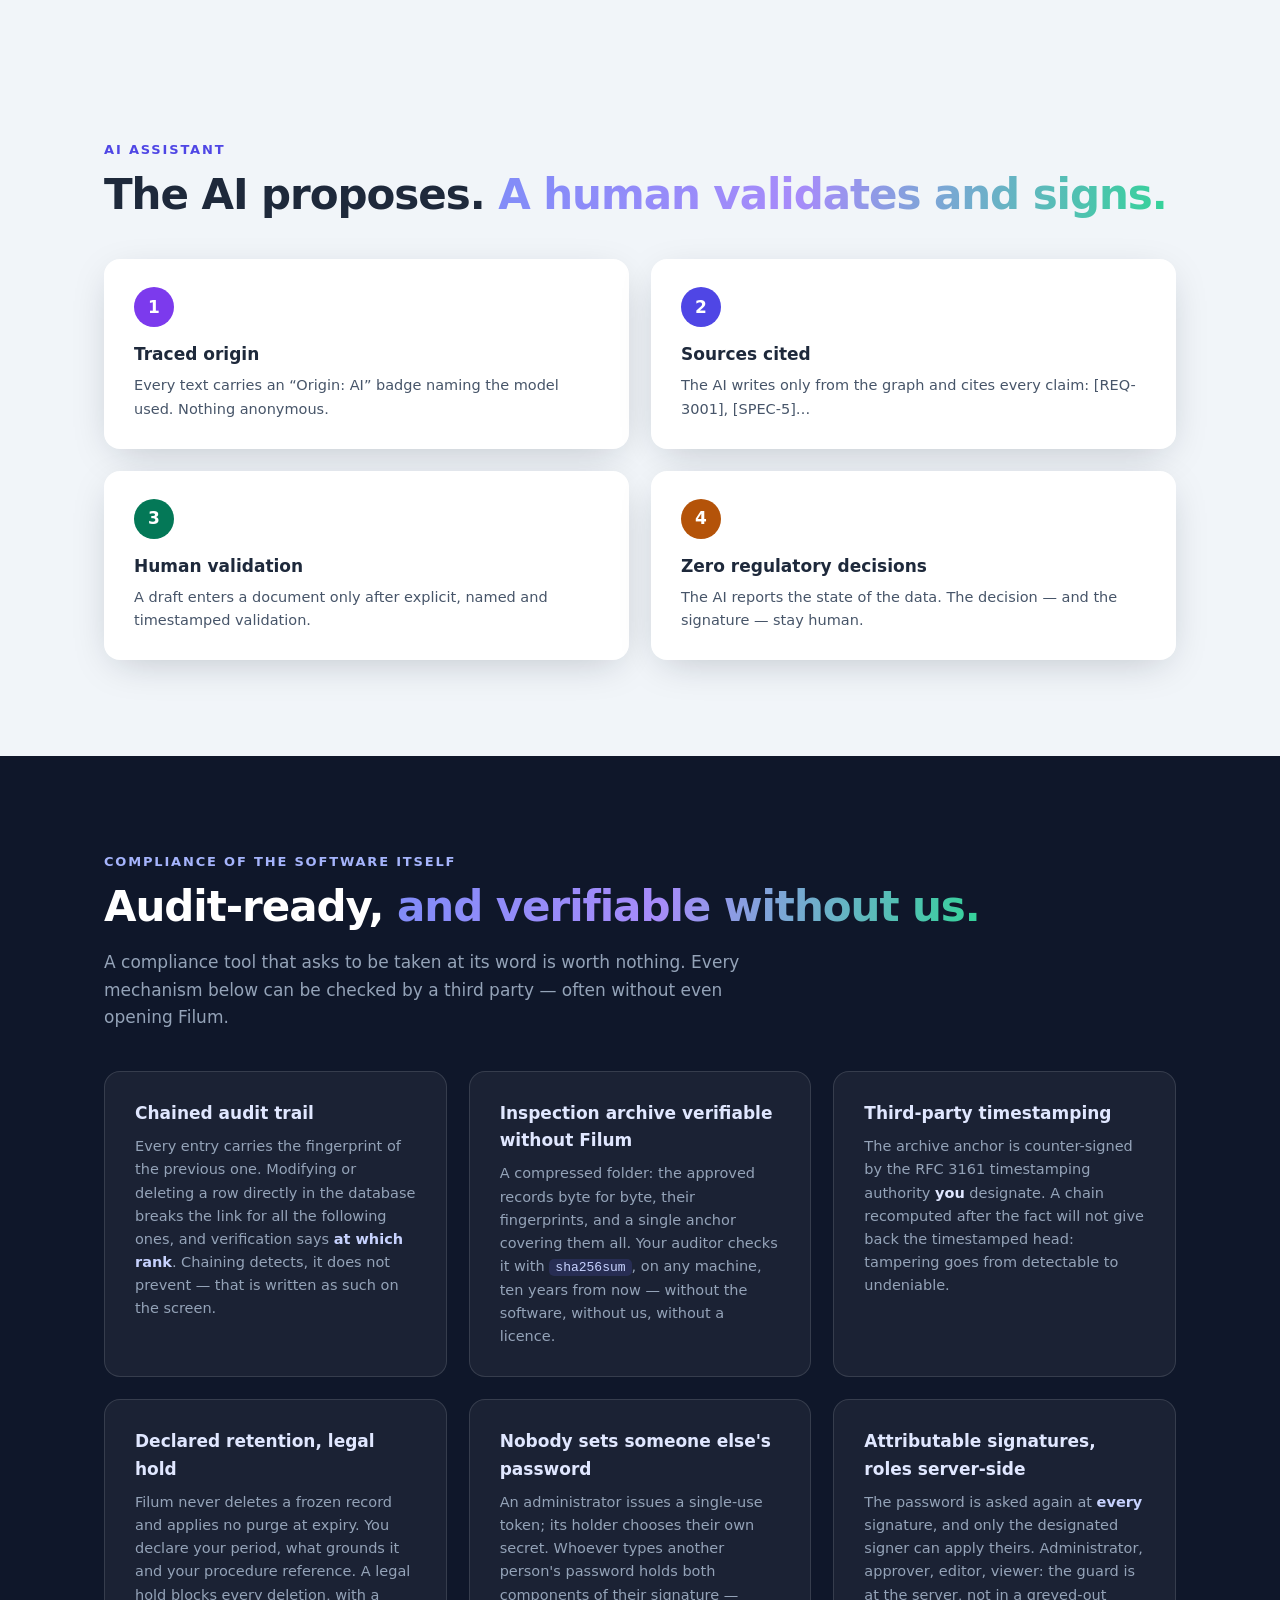
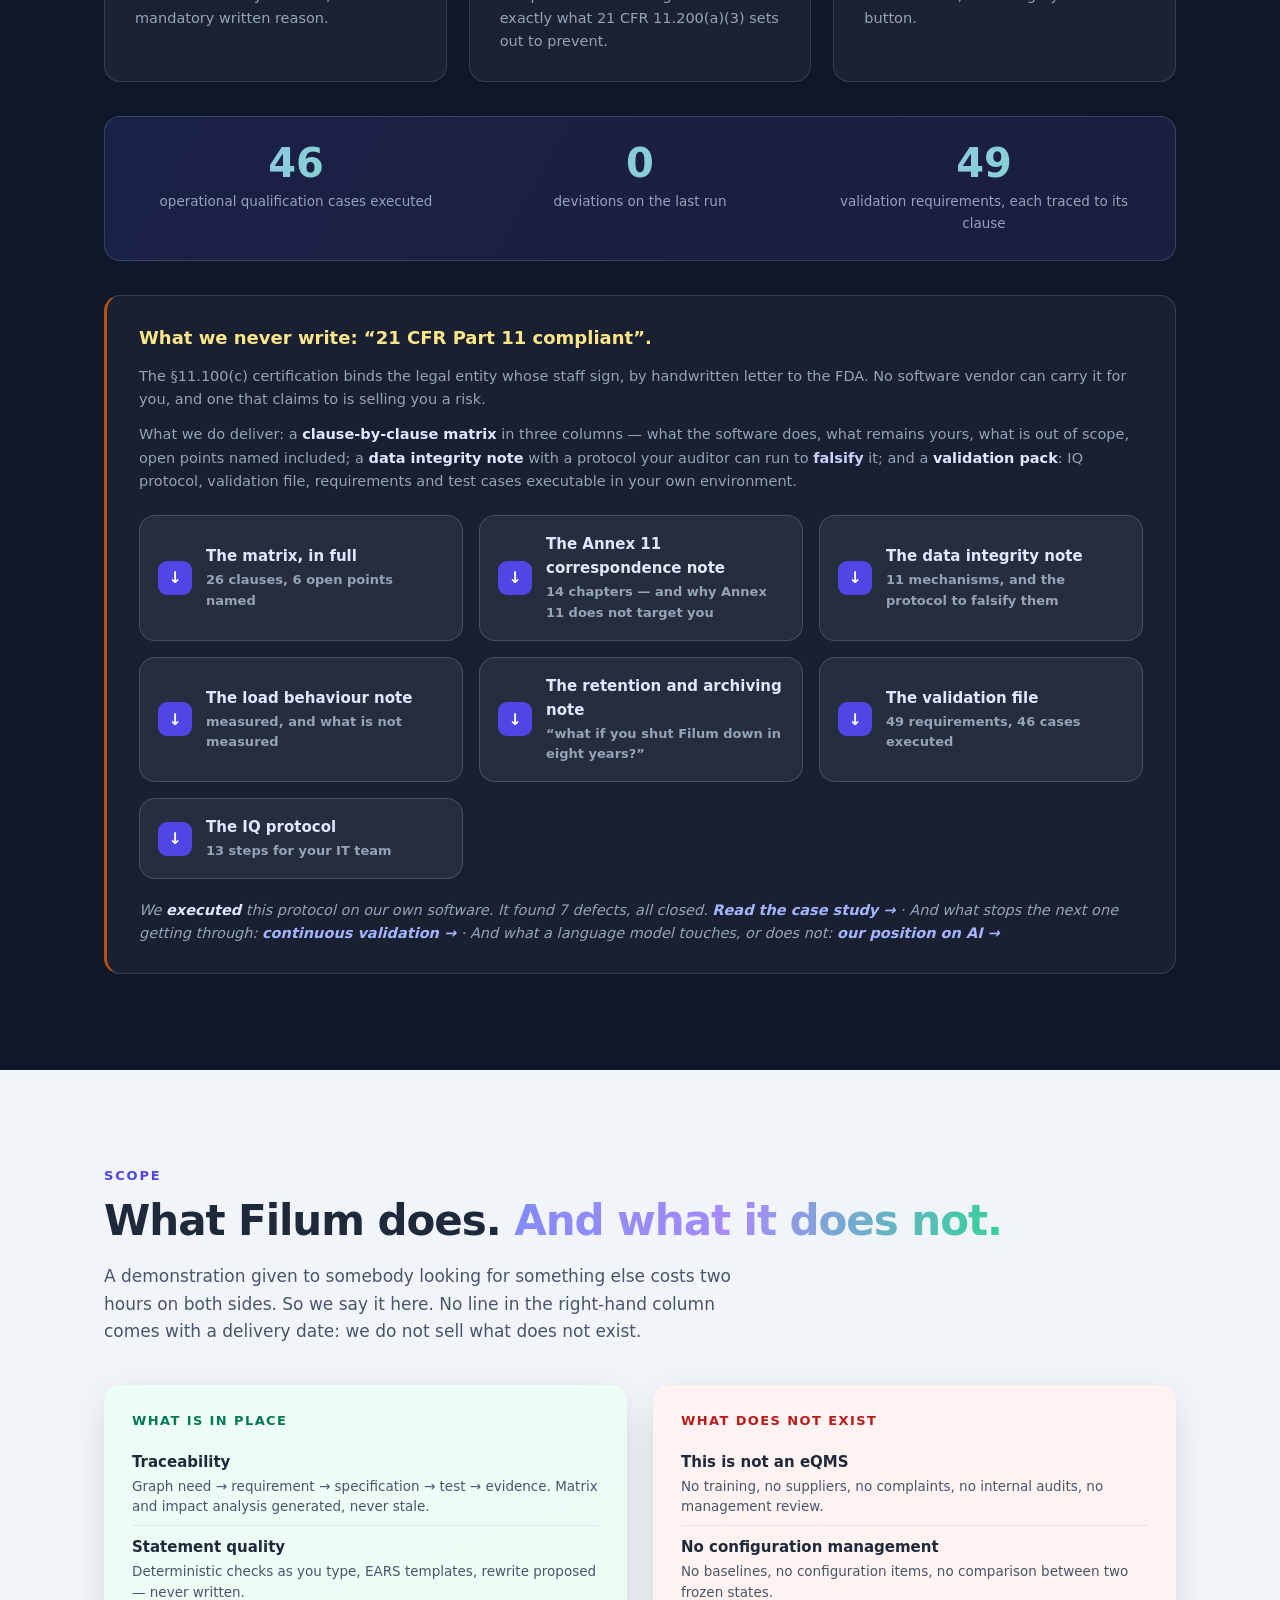
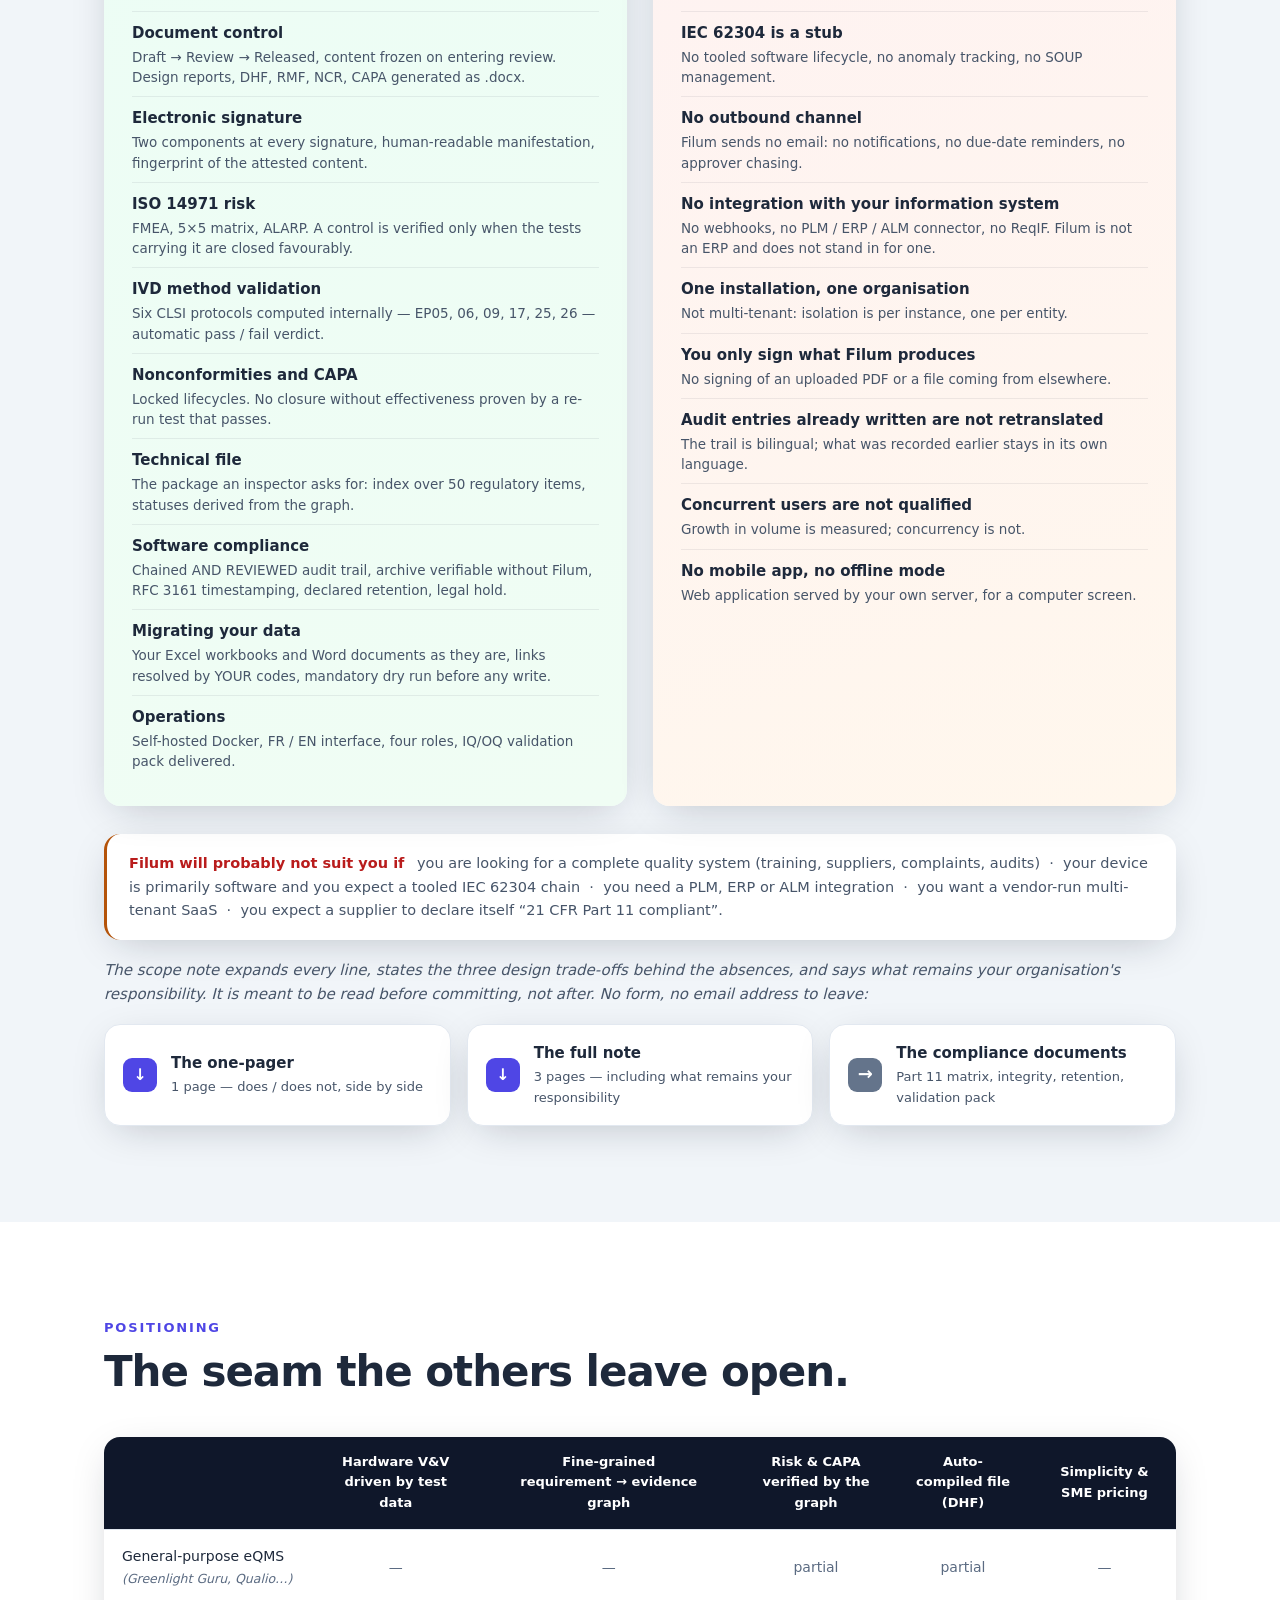
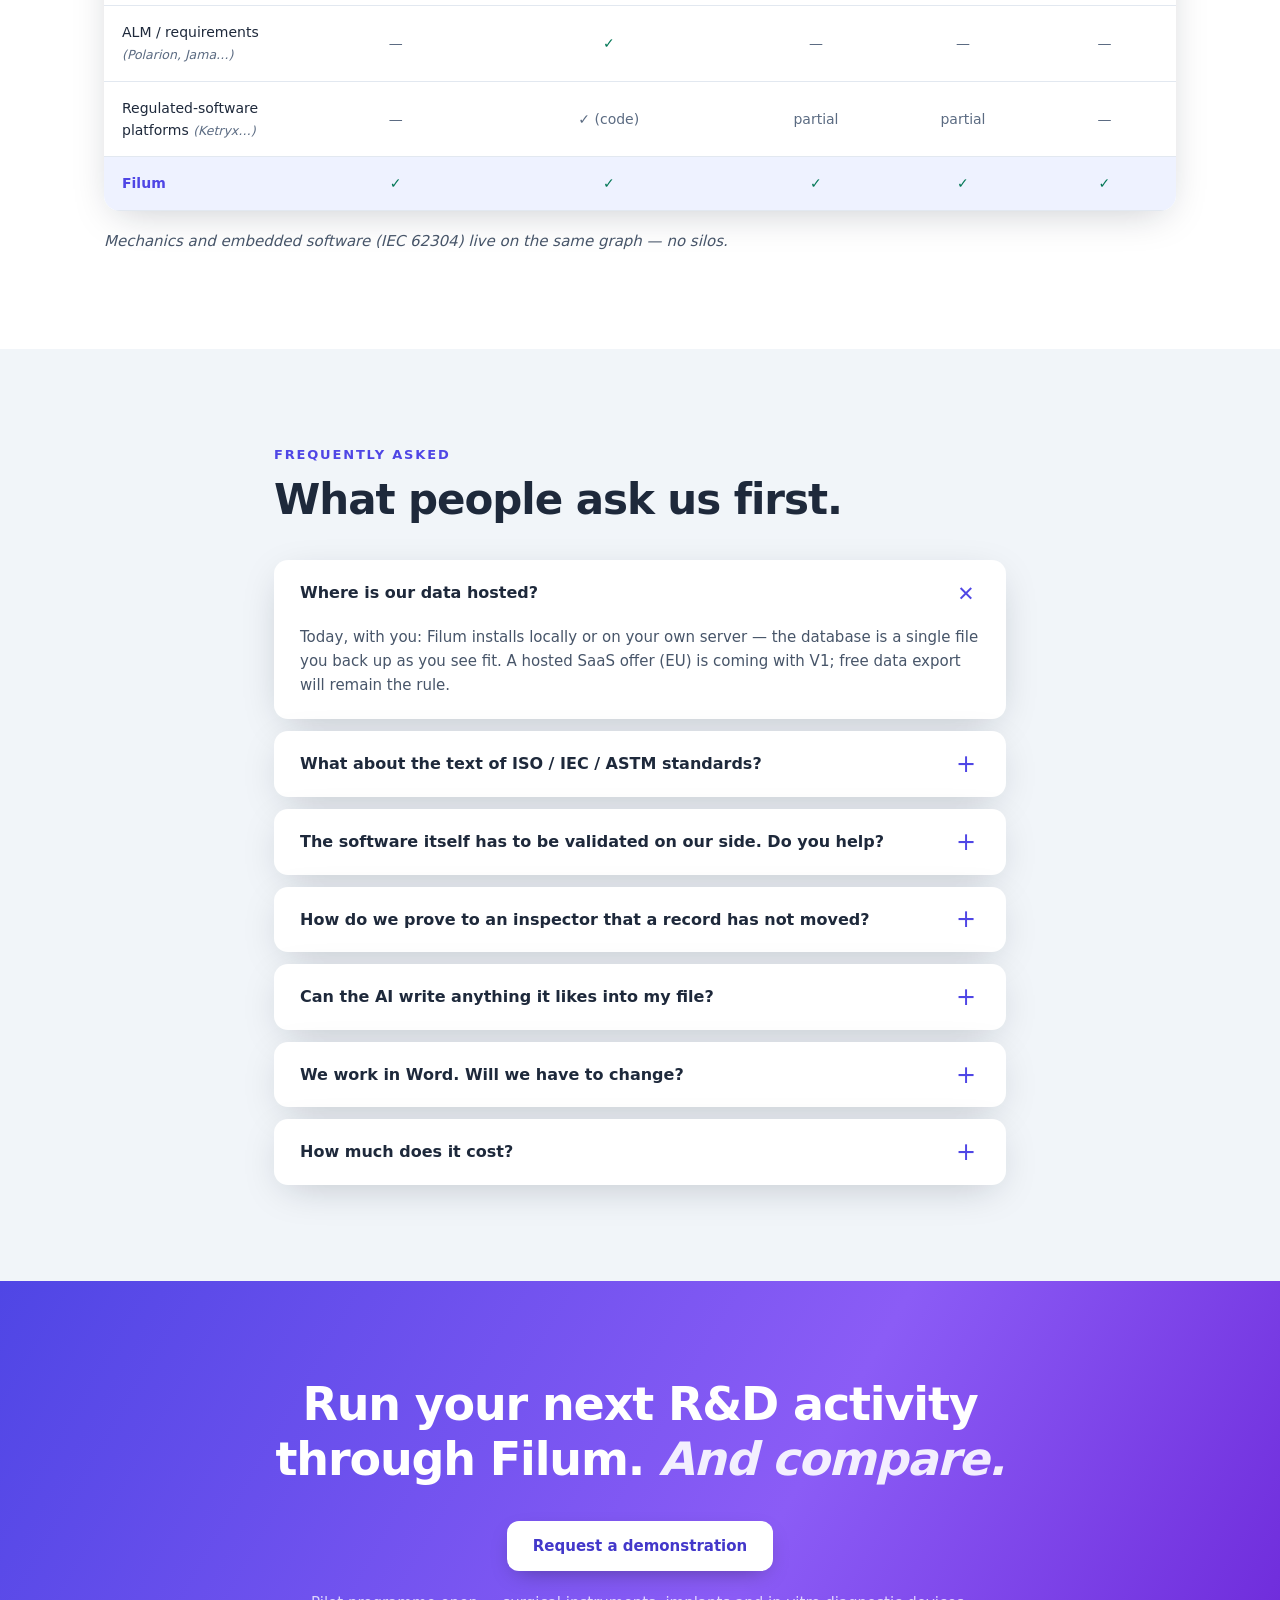
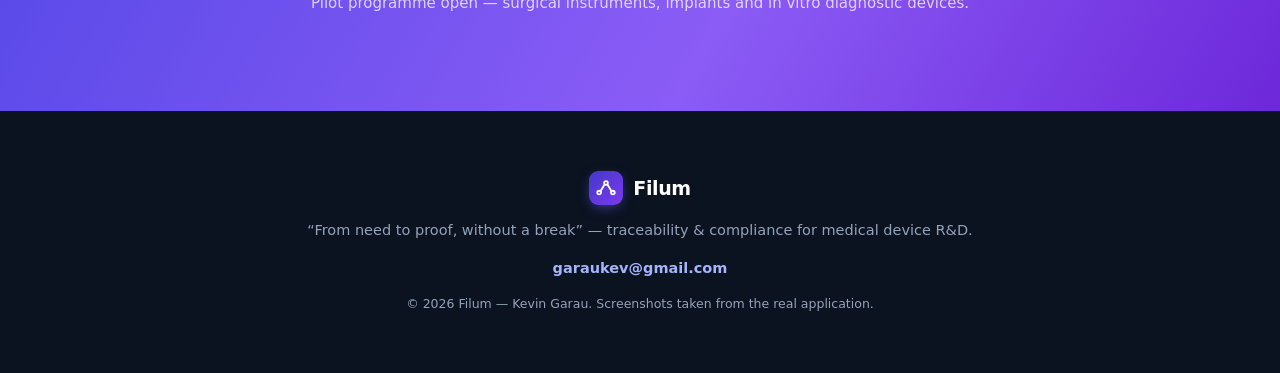
==== commit abafd413: "La page d'accueil publiait 28 cas et 31 exigences — elle en compte 46 et 49 Et elle se contredisait " ====
--- a/en/index.html
+++ b/en/index.html
@@ -344,9 +344,9 @@
     </div>
 
     <div class="proof reveal d2">
-      <div class="proof-num"><strong>28</strong><span>operational qualification cases executed</span></div>
+      <div class="proof-num"><strong>46</strong><span>operational qualification cases executed</span></div>
       <div class="proof-num"><strong>0</strong><span>deviations on the last run</span></div>
-      <div class="proof-num"><strong>31</strong><span>validation requirements, each traced to its clause</span></div>
+      <div class="proof-num"><strong>49</strong><span>validation requirements, each traced to its clause</span></div>
     </div>
 
     <div class="honesty reveal d3">
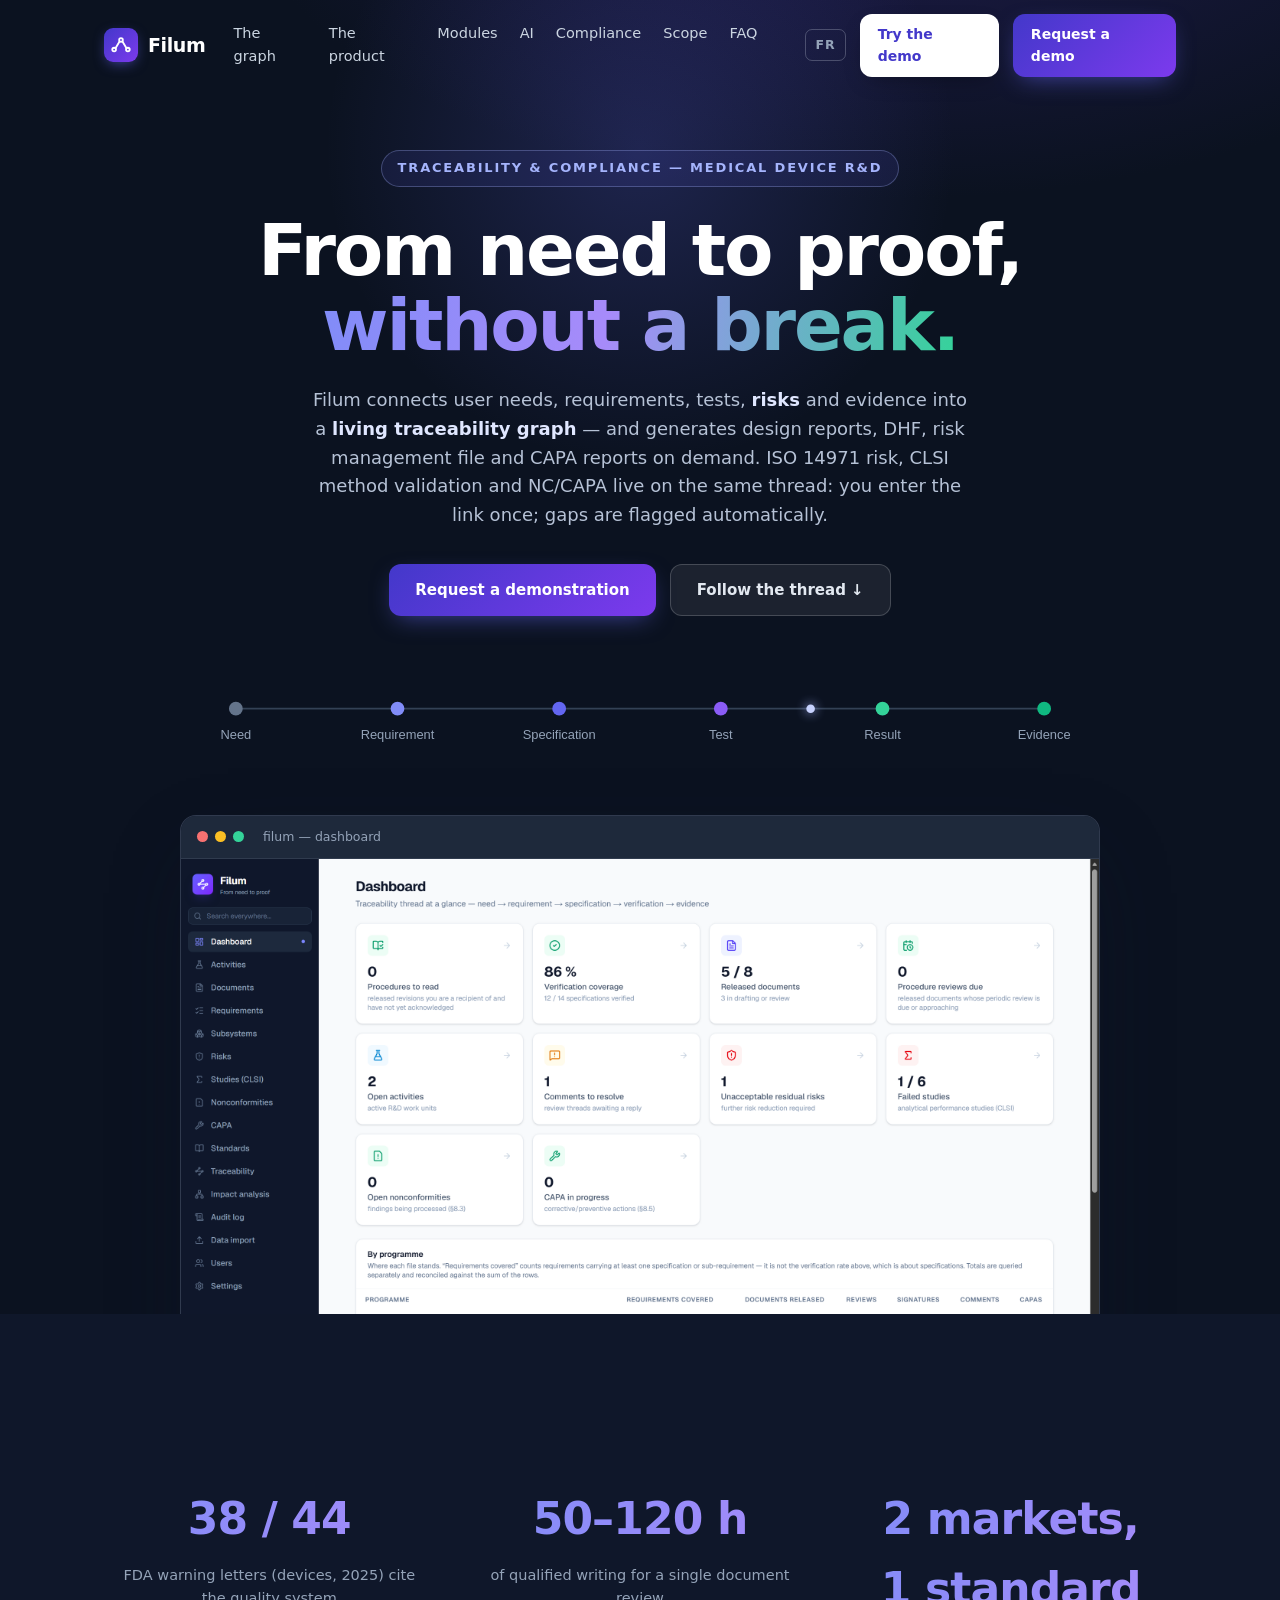
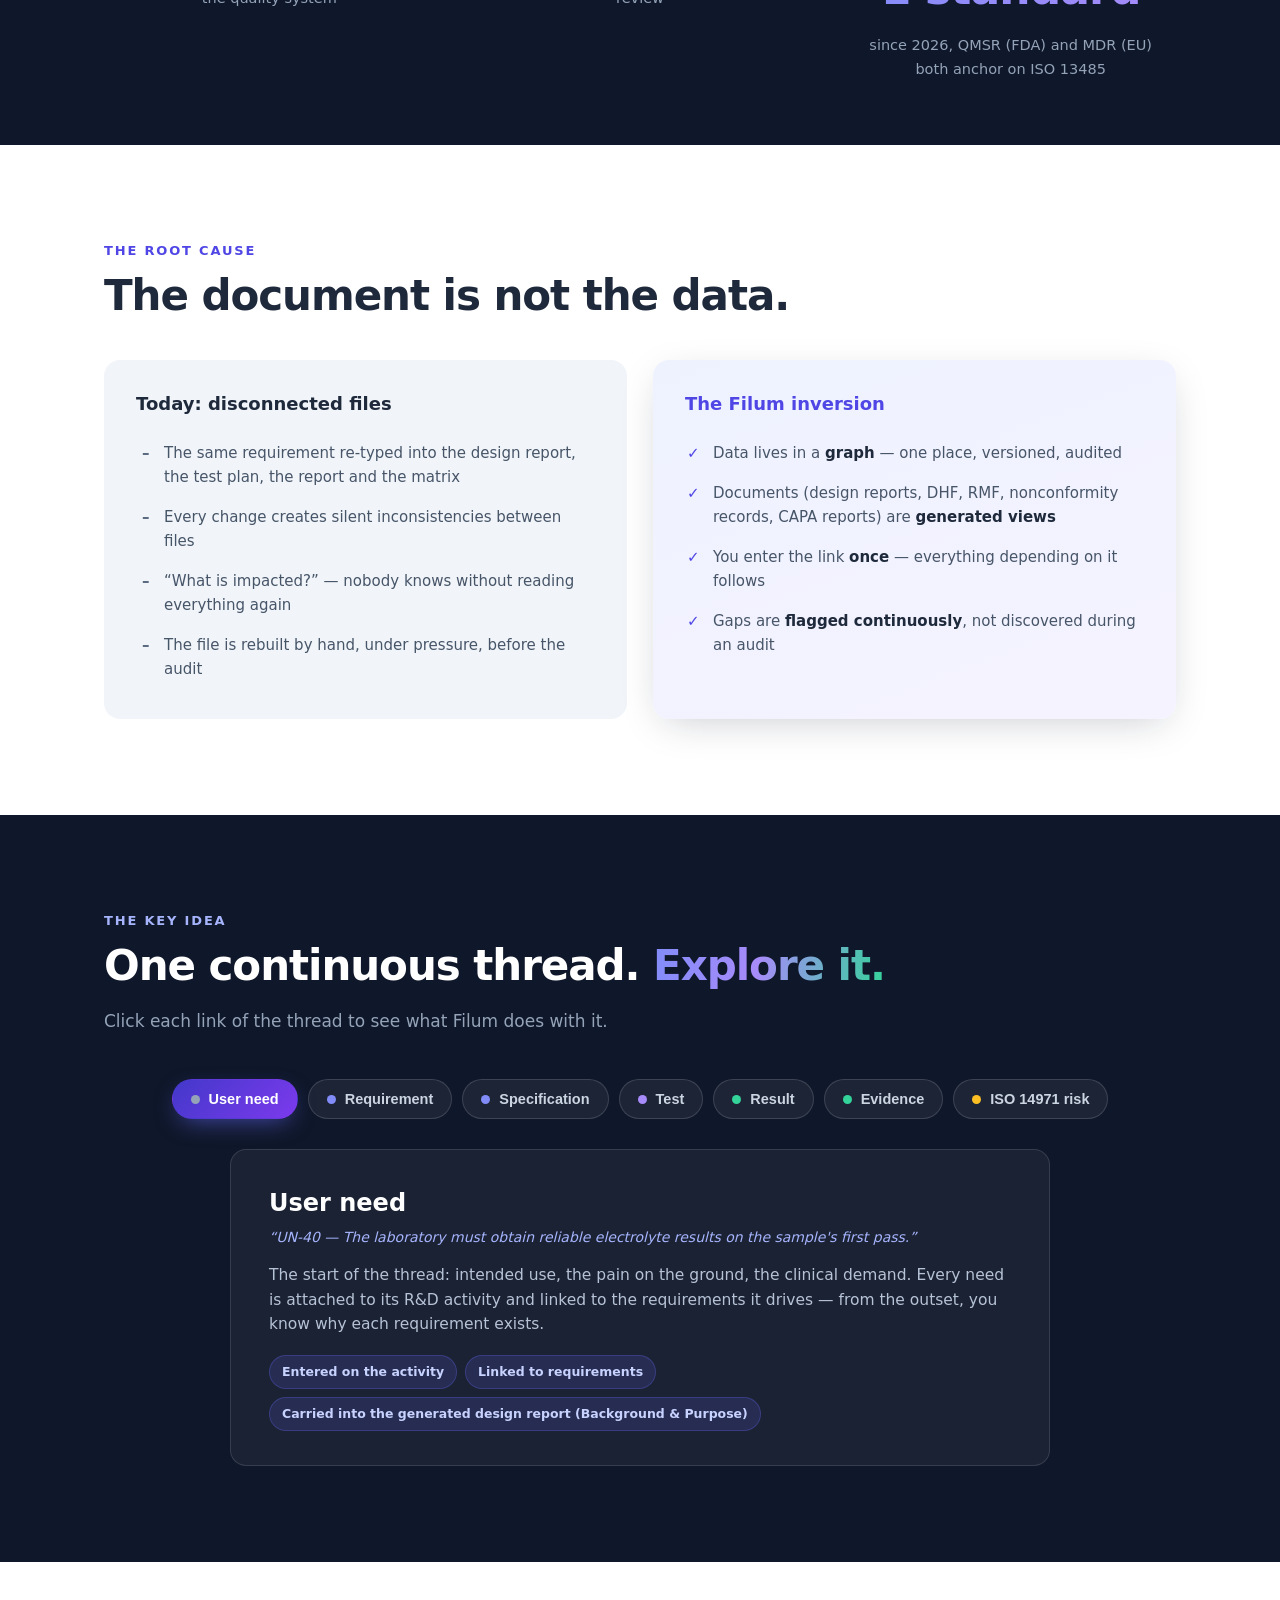
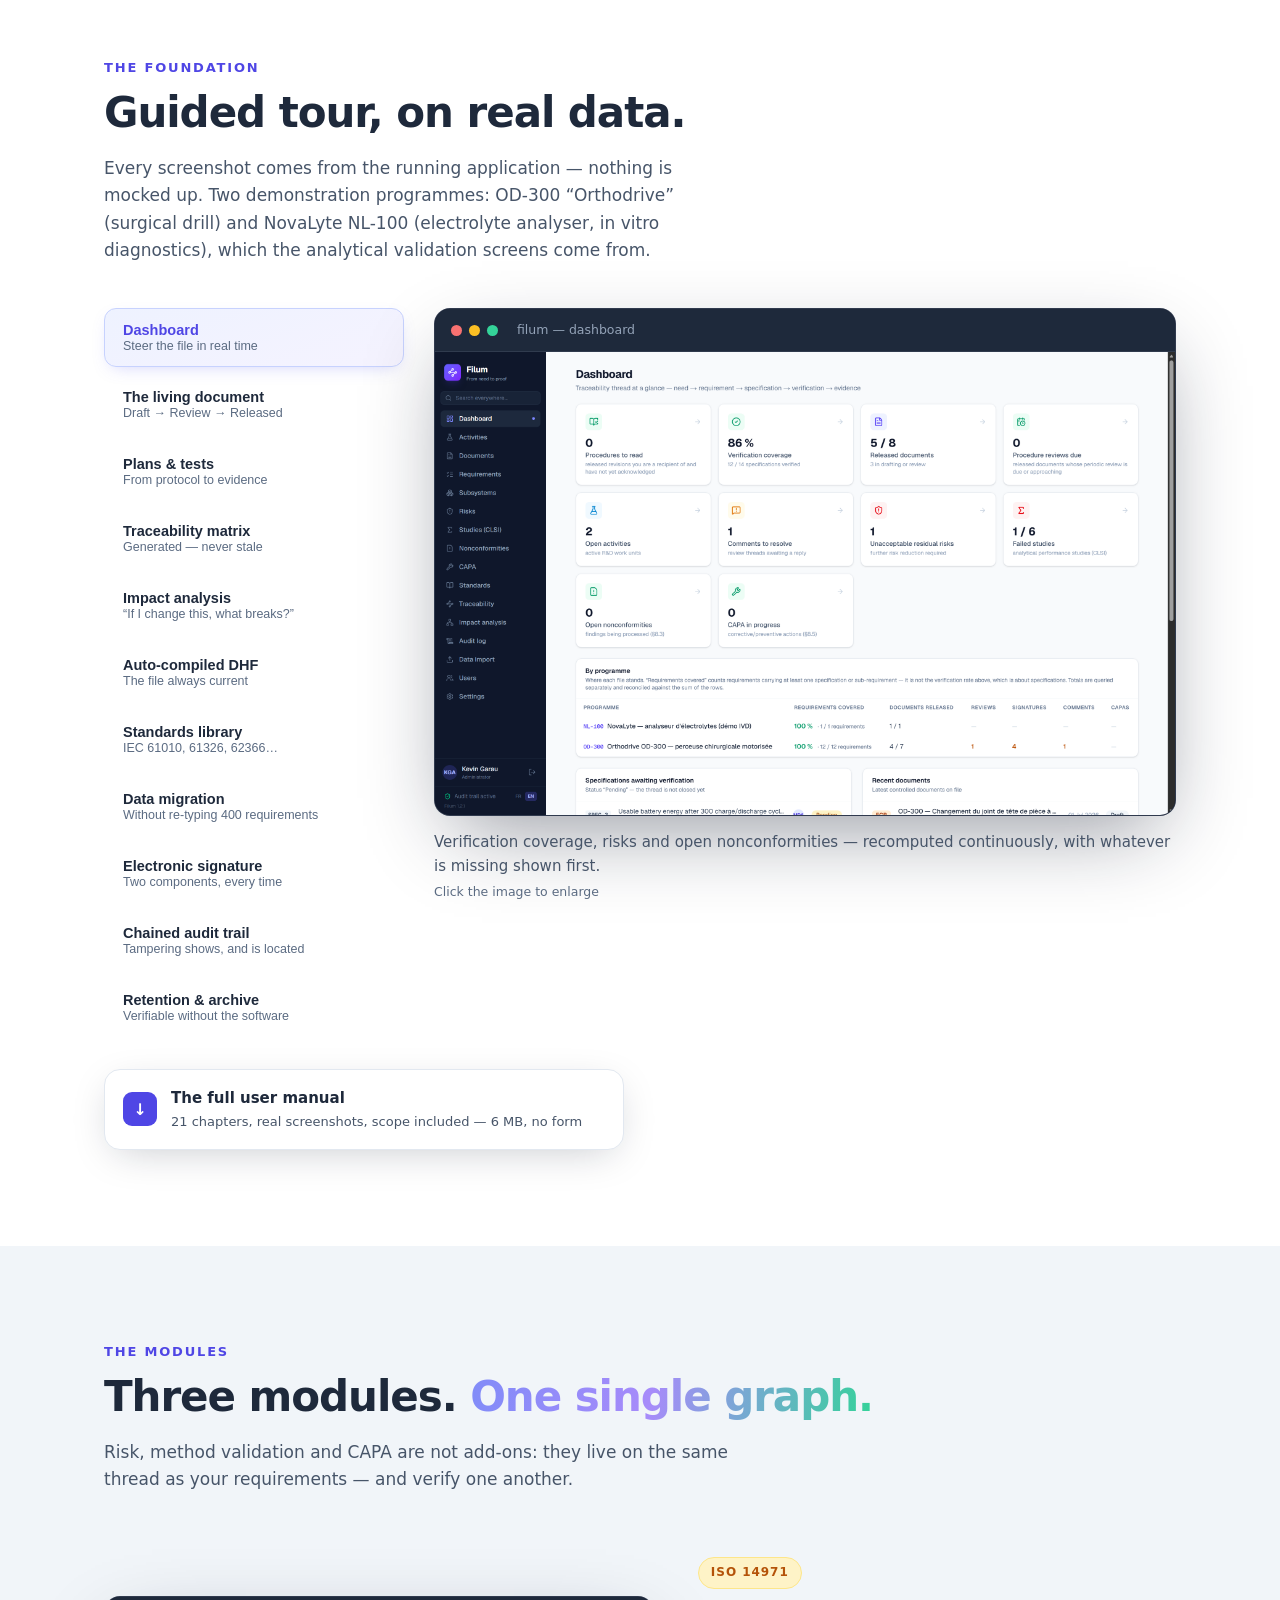
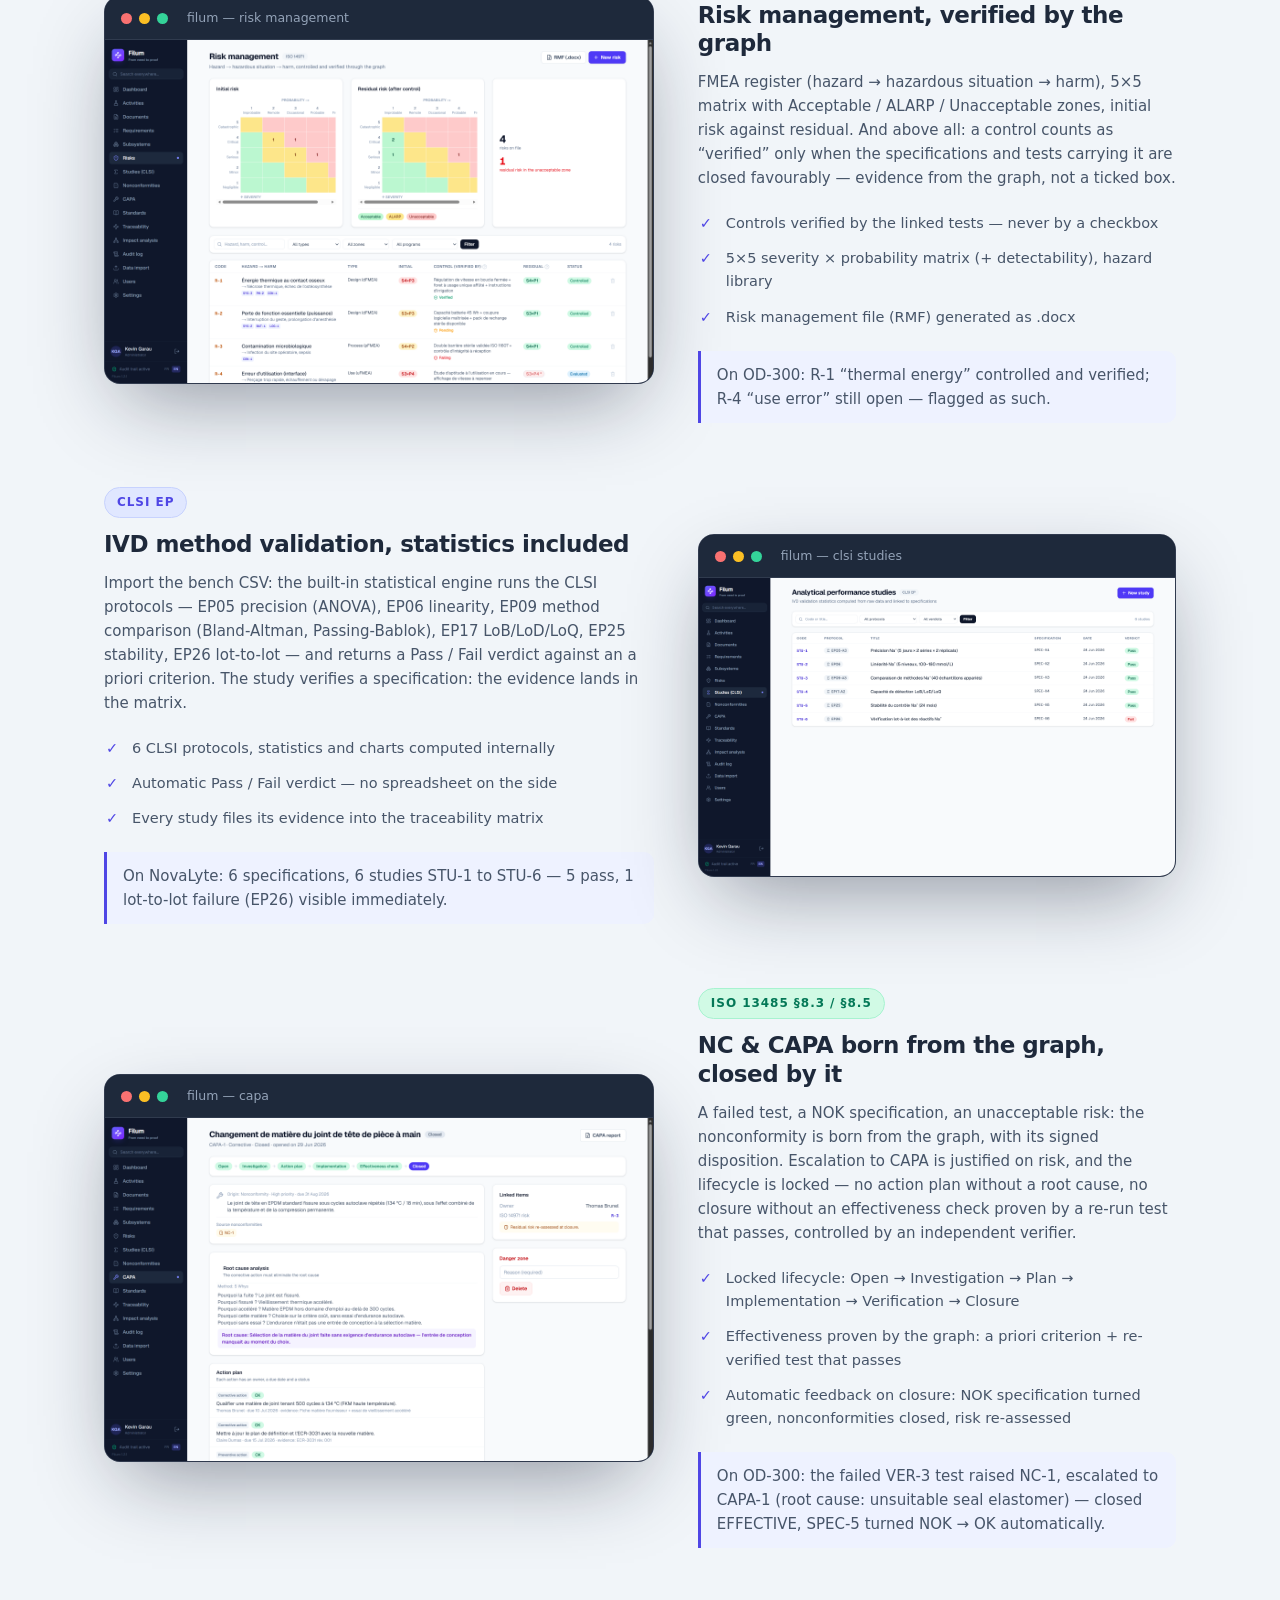
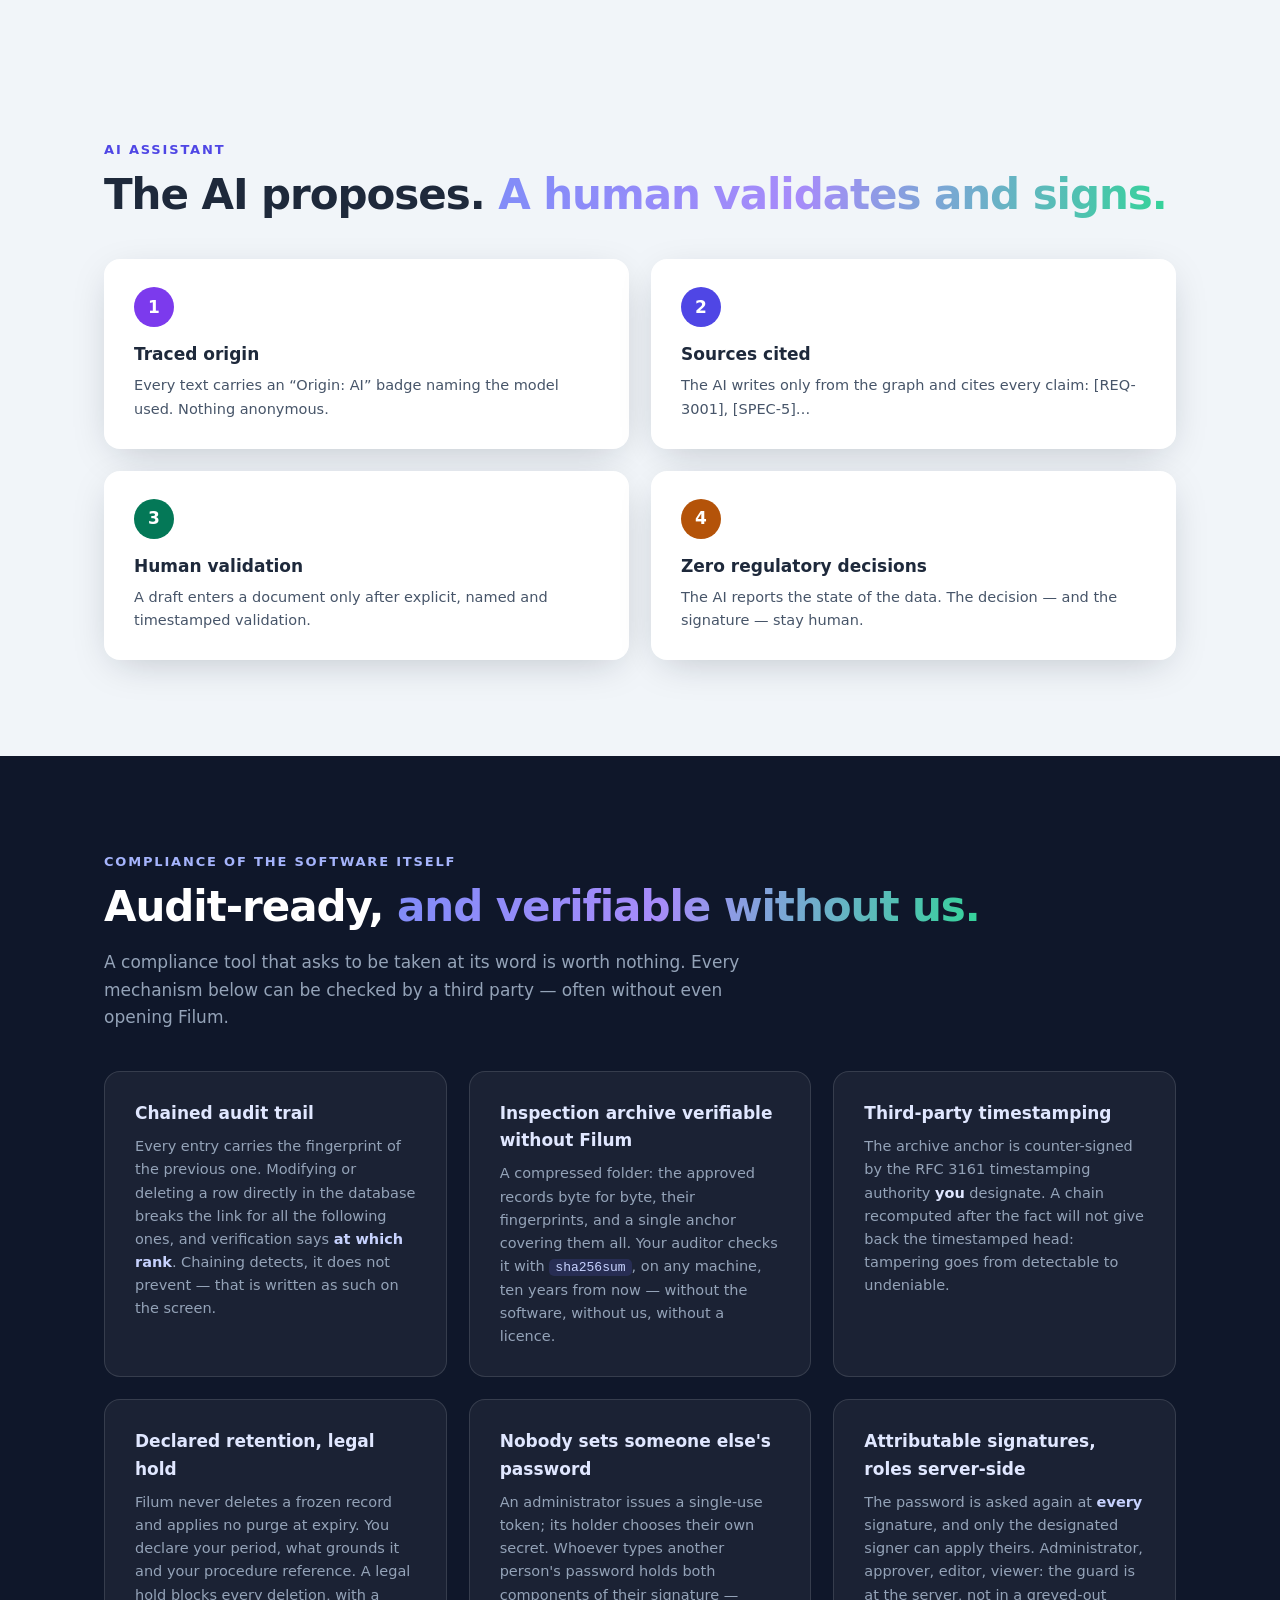
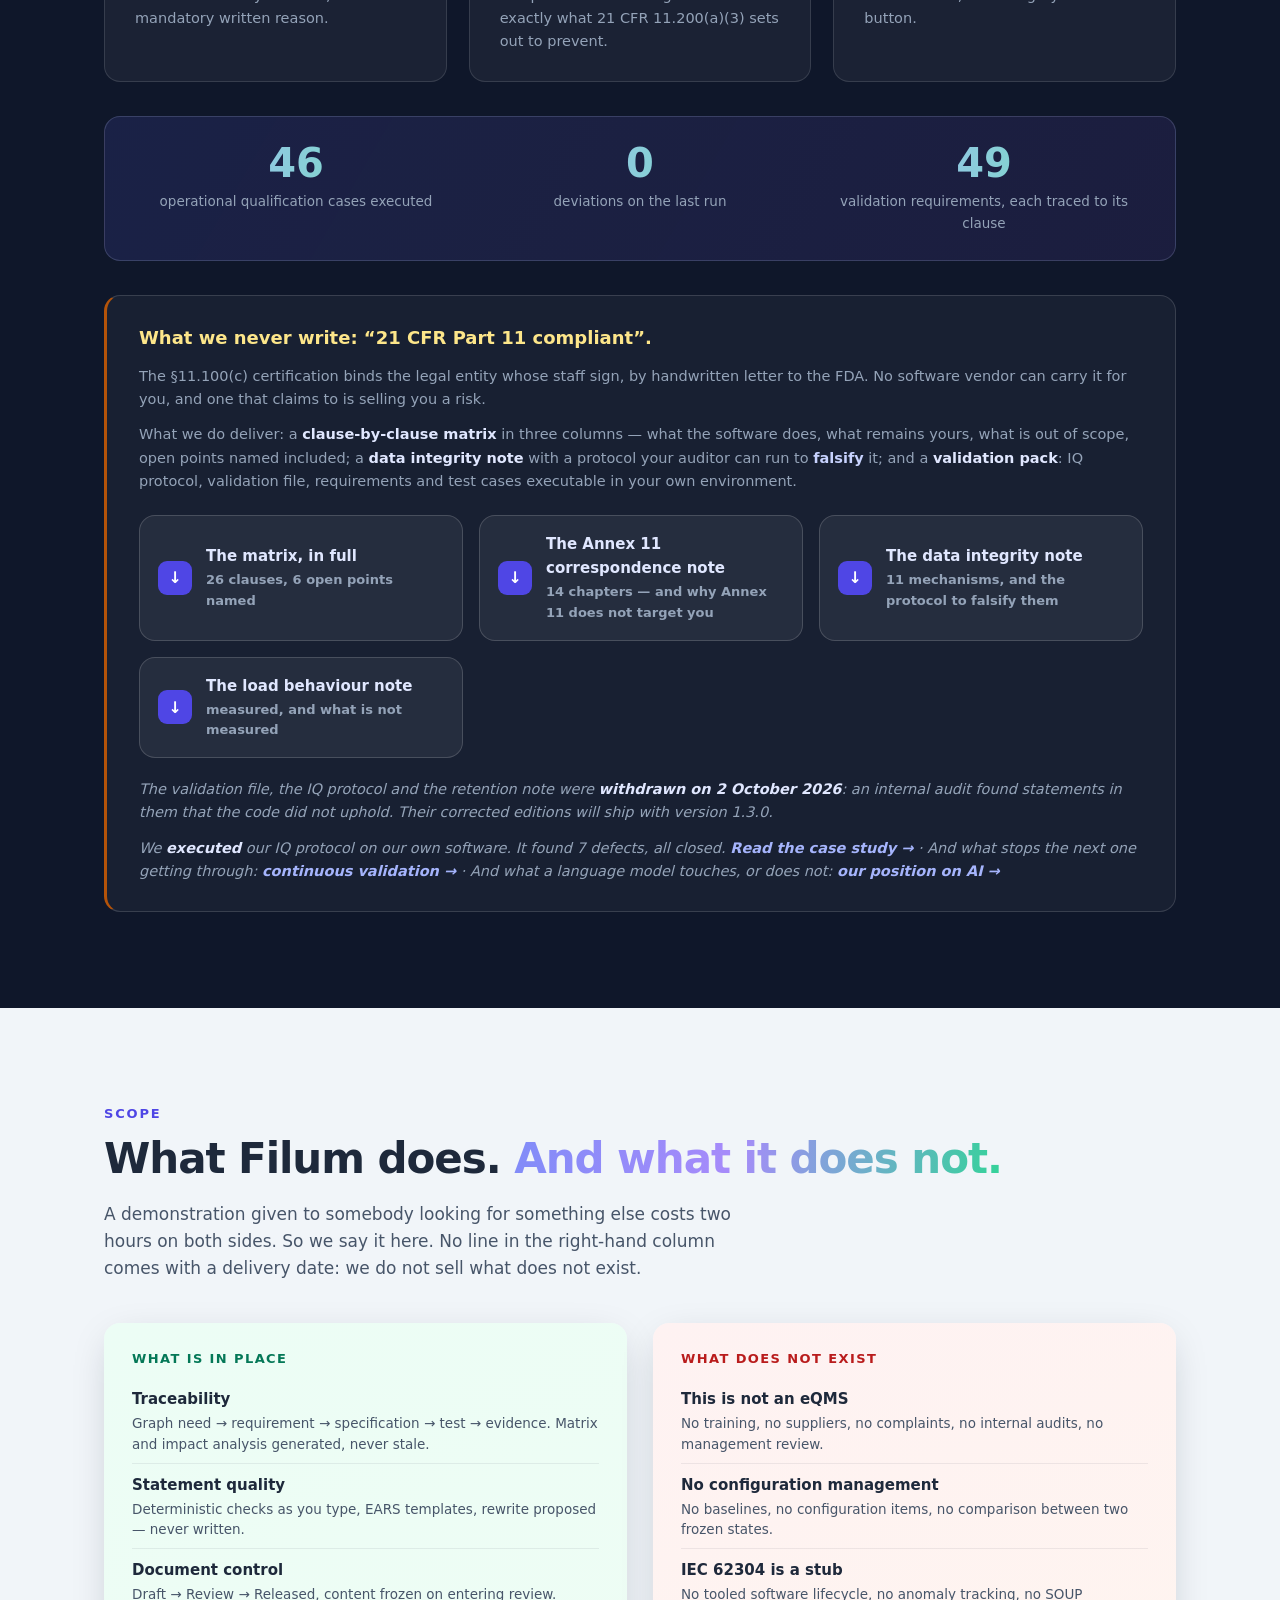
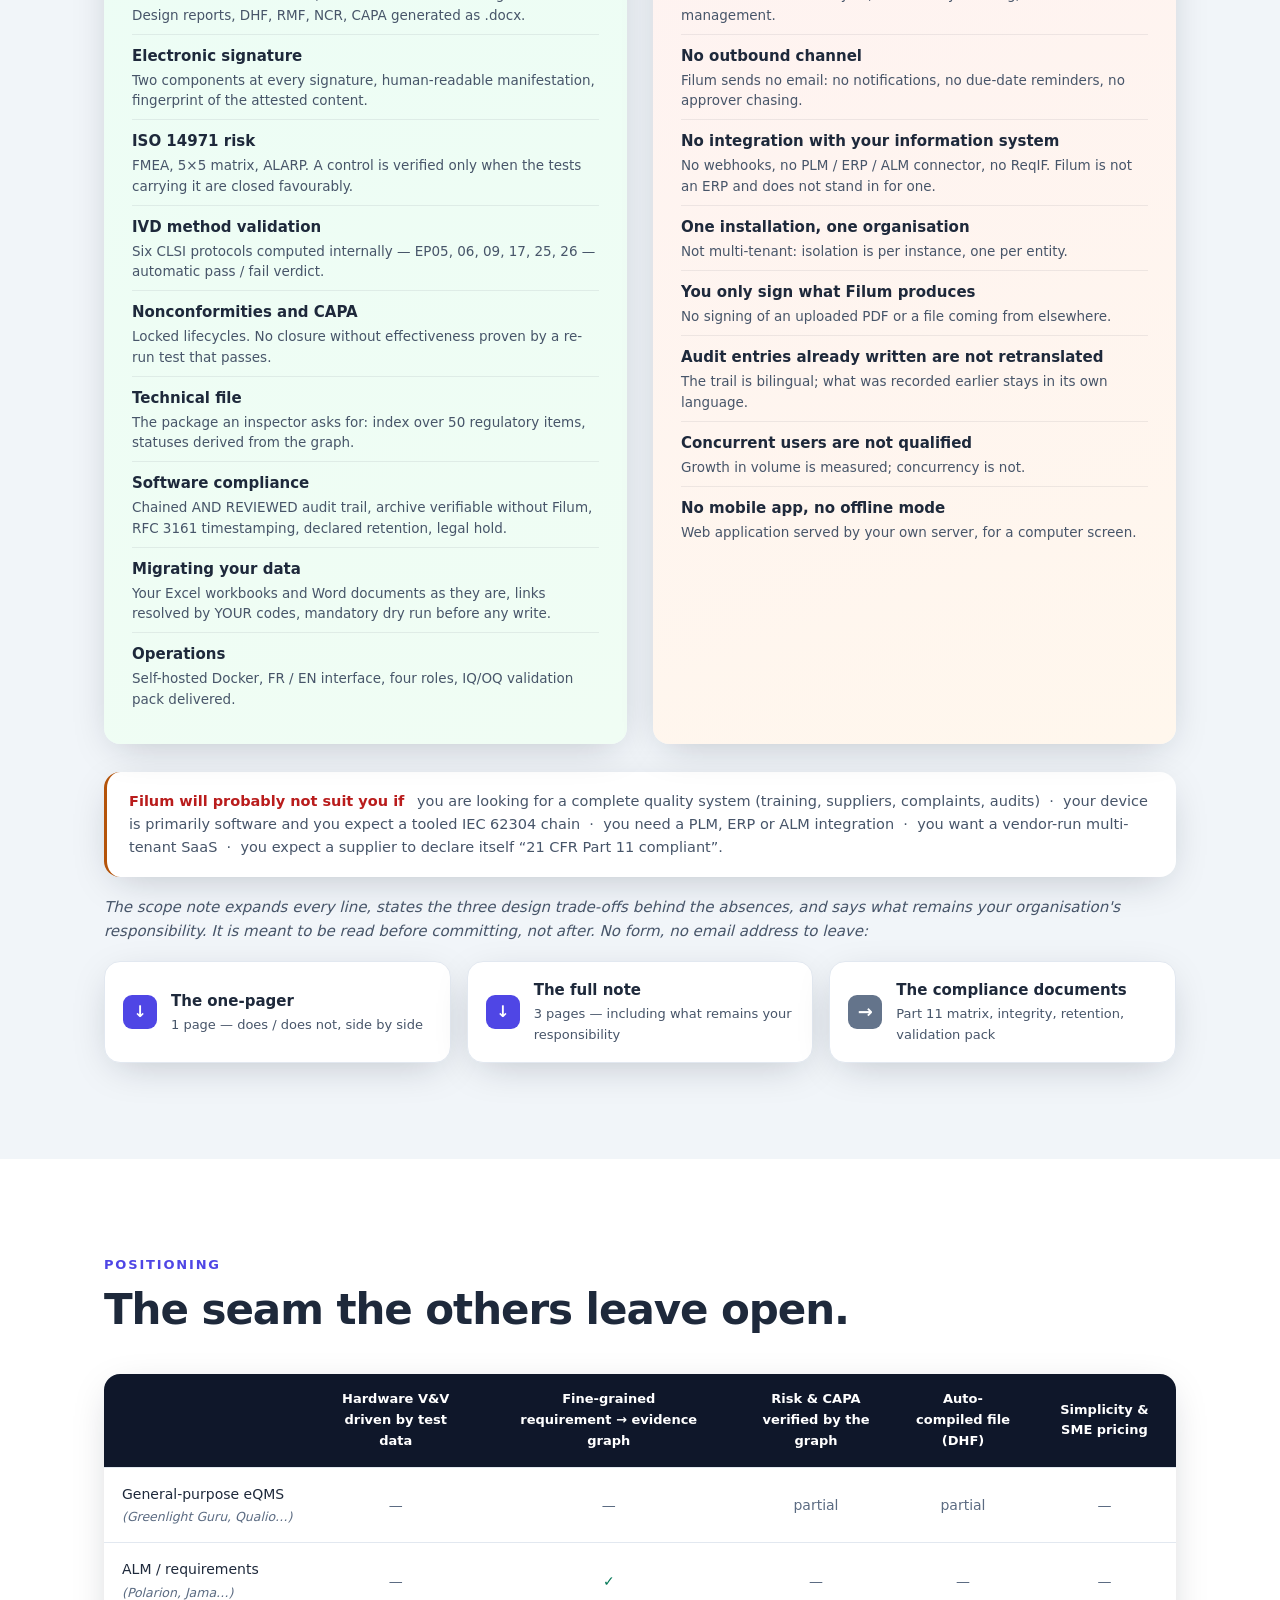
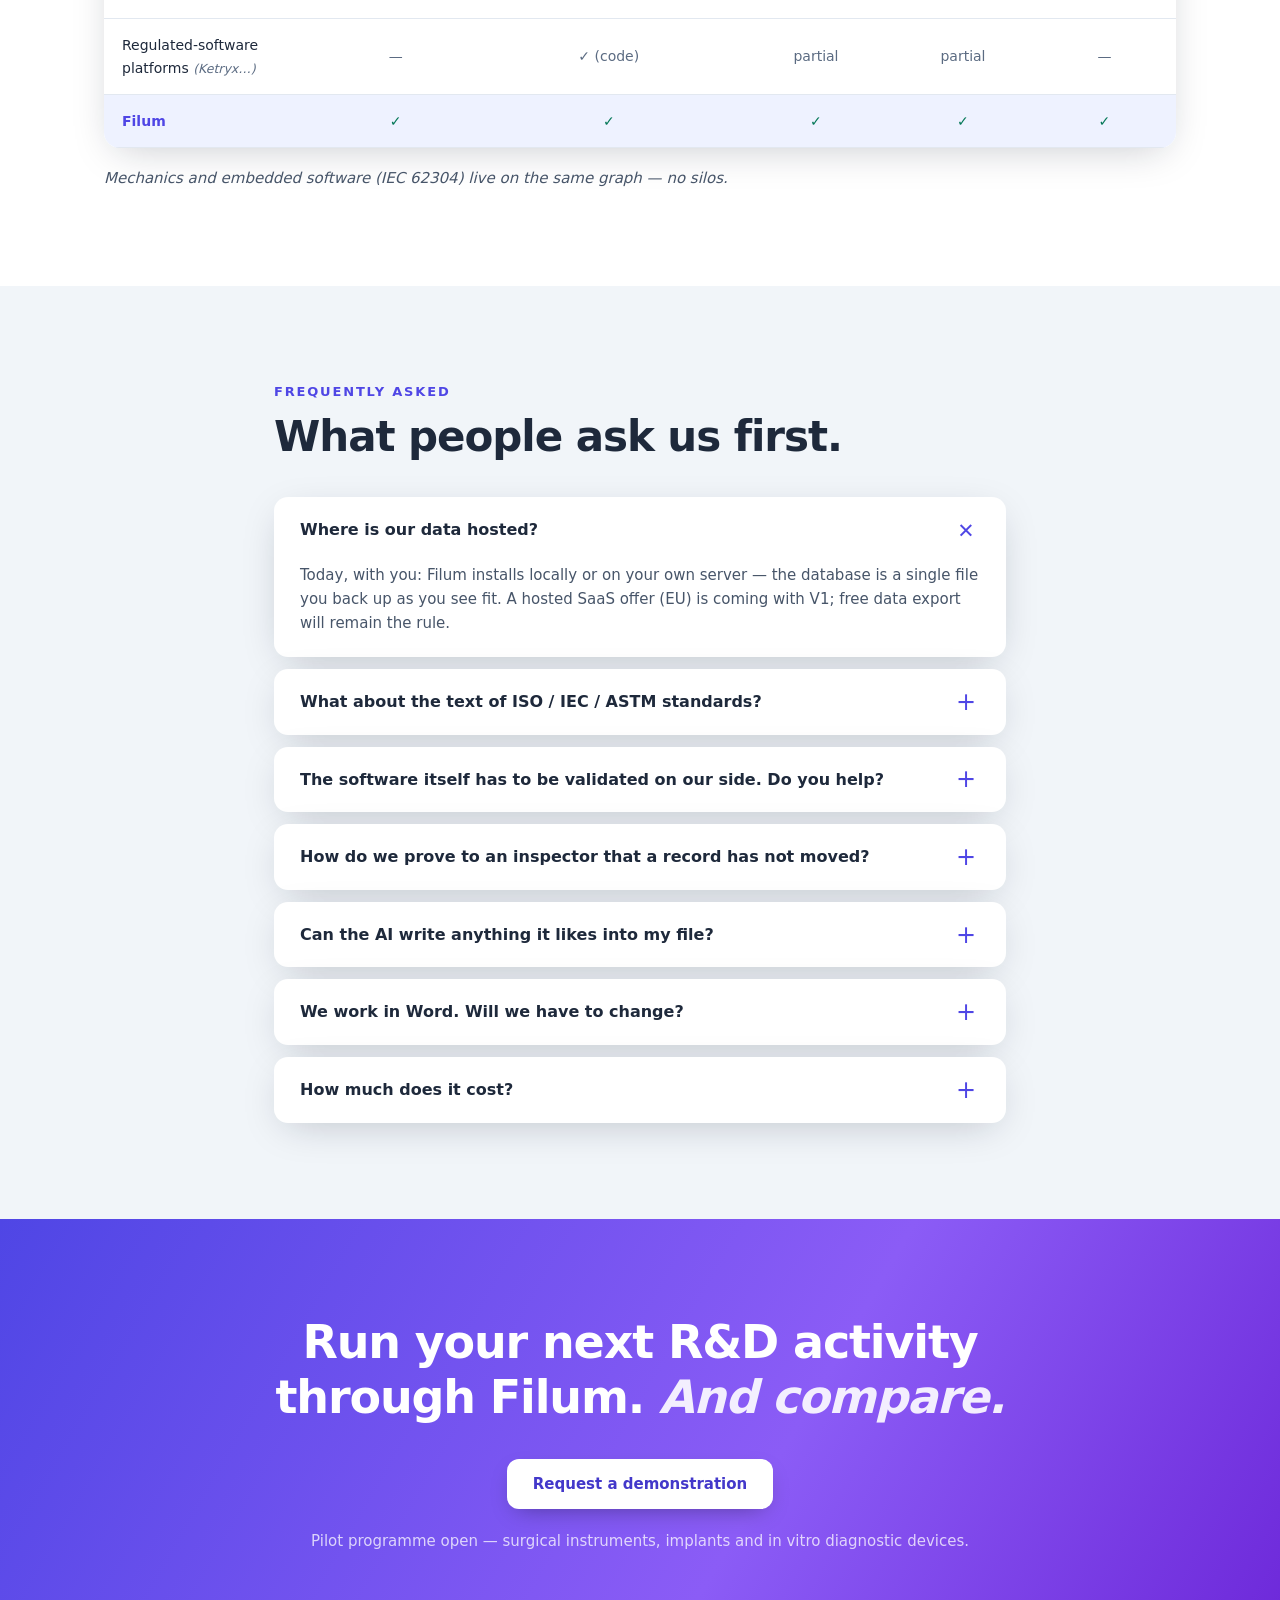
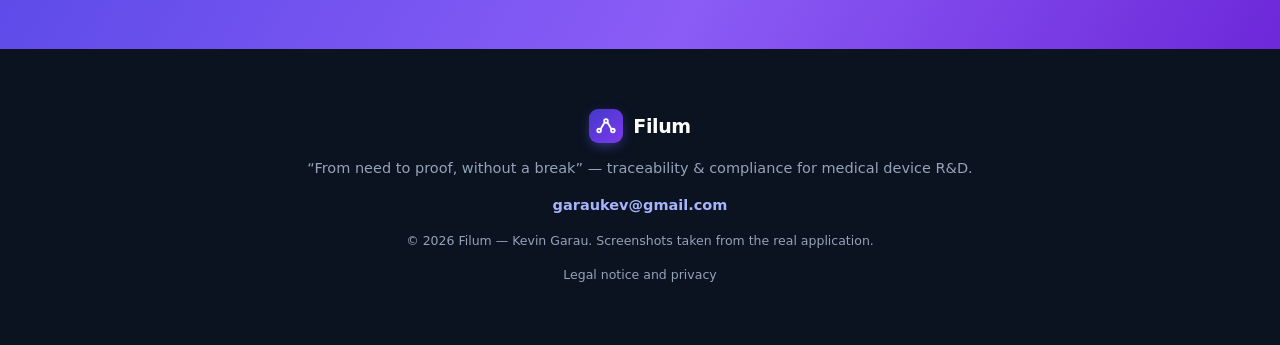
==== commit 0296e77c: "Retrait de trois documents inexacts, mentions légales, et la démo dit ce qu'elle fait tourner Un aud" ====
--- a/en/index.html
+++ b/en/index.html
@@ -382,30 +382,12 @@
             <em>measured, and what is not measured</em>
           </span>
         </a>
-        <a class="dl dl-sombre" href="../docs/Filum_retention_and_archiving_note.docx" download>
-          <span class="dl-ico" aria-hidden="true">↓</span>
-          <span class="dl-txt">
-            <strong>The retention and archiving note</strong>
-            <em>“what if you shut Filum down in eight years?”</em>
-          </span>
-        </a>
-        <a class="dl dl-sombre" href="../docs/Filum_software_validation_file.docx" download>
-          <span class="dl-ico" aria-hidden="true">↓</span>
-          <span class="dl-txt">
-            <strong>The validation file</strong>
-            <em>49 requirements, 46 cases executed</em>
-          </span>
-        </a>
-        <a class="dl dl-sombre" href="../docs/Filum_IQ_protocol.docx" download>
-          <span class="dl-ico" aria-hidden="true">↓</span>
-          <span class="dl-txt">
-            <strong>The IQ protocol</strong>
-            <em>13 steps for your IT team</em>
-          </span>
-        </a>
       </div>
       <p class="section-note reveal d3" style="margin-top:20px">
-        We <strong>executed</strong> this protocol on our own software. It found 7 defects, all closed. <a href="validation.html" style="color:#A5B4FC;font-weight:600">Read the case study →</a>  ·  And what stops the next one getting through: <a href="validation-continue.html" style="color:#A5B4FC;font-weight:600">continuous validation →</a>  ·  And what a language model touches, or does not: <a href="ia.html" style="color:#A5B4FC;font-weight:600">our position on AI →</a>
+        The validation file, the IQ protocol and the retention note were <strong>withdrawn on 2 October 2026</strong>: an internal audit found statements in them that the code did not uphold. Their corrected editions will ship with version 1.3.0.
+      </p>
+      <p class="section-note reveal d3" style="margin-top:12px">
+        We <strong>executed</strong> our IQ protocol on our own software. It found 7 defects, all closed. <a href="validation.html" style="color:#A5B4FC;font-weight:600">Read the case study →</a>  ·  And what stops the next one getting through: <a href="validation-continue.html" style="color:#A5B4FC;font-weight:600">continuous validation →</a>  ·  And what a language model touches, or does not: <a href="ia.html" style="color:#A5B4FC;font-weight:600">our position on AI →</a>
       </p>
     </div>
   </div>
@@ -573,6 +555,7 @@
     <p>“From need to proof, without a break” — traceability &amp; compliance for medical device R&amp;D.</p>
     <p class="footer-contact"><a href="mailto:garaukev@gmail.com">garaukev@gmail.com</a></p>
     <p class="footer-legal">© 2026 Filum — Kevin Garau. Screenshots taken from the real application.</p>
+    <p class="footer-legal"><a href="legal.html">Legal notice and privacy</a></p>
   </div>
 </footer>
 
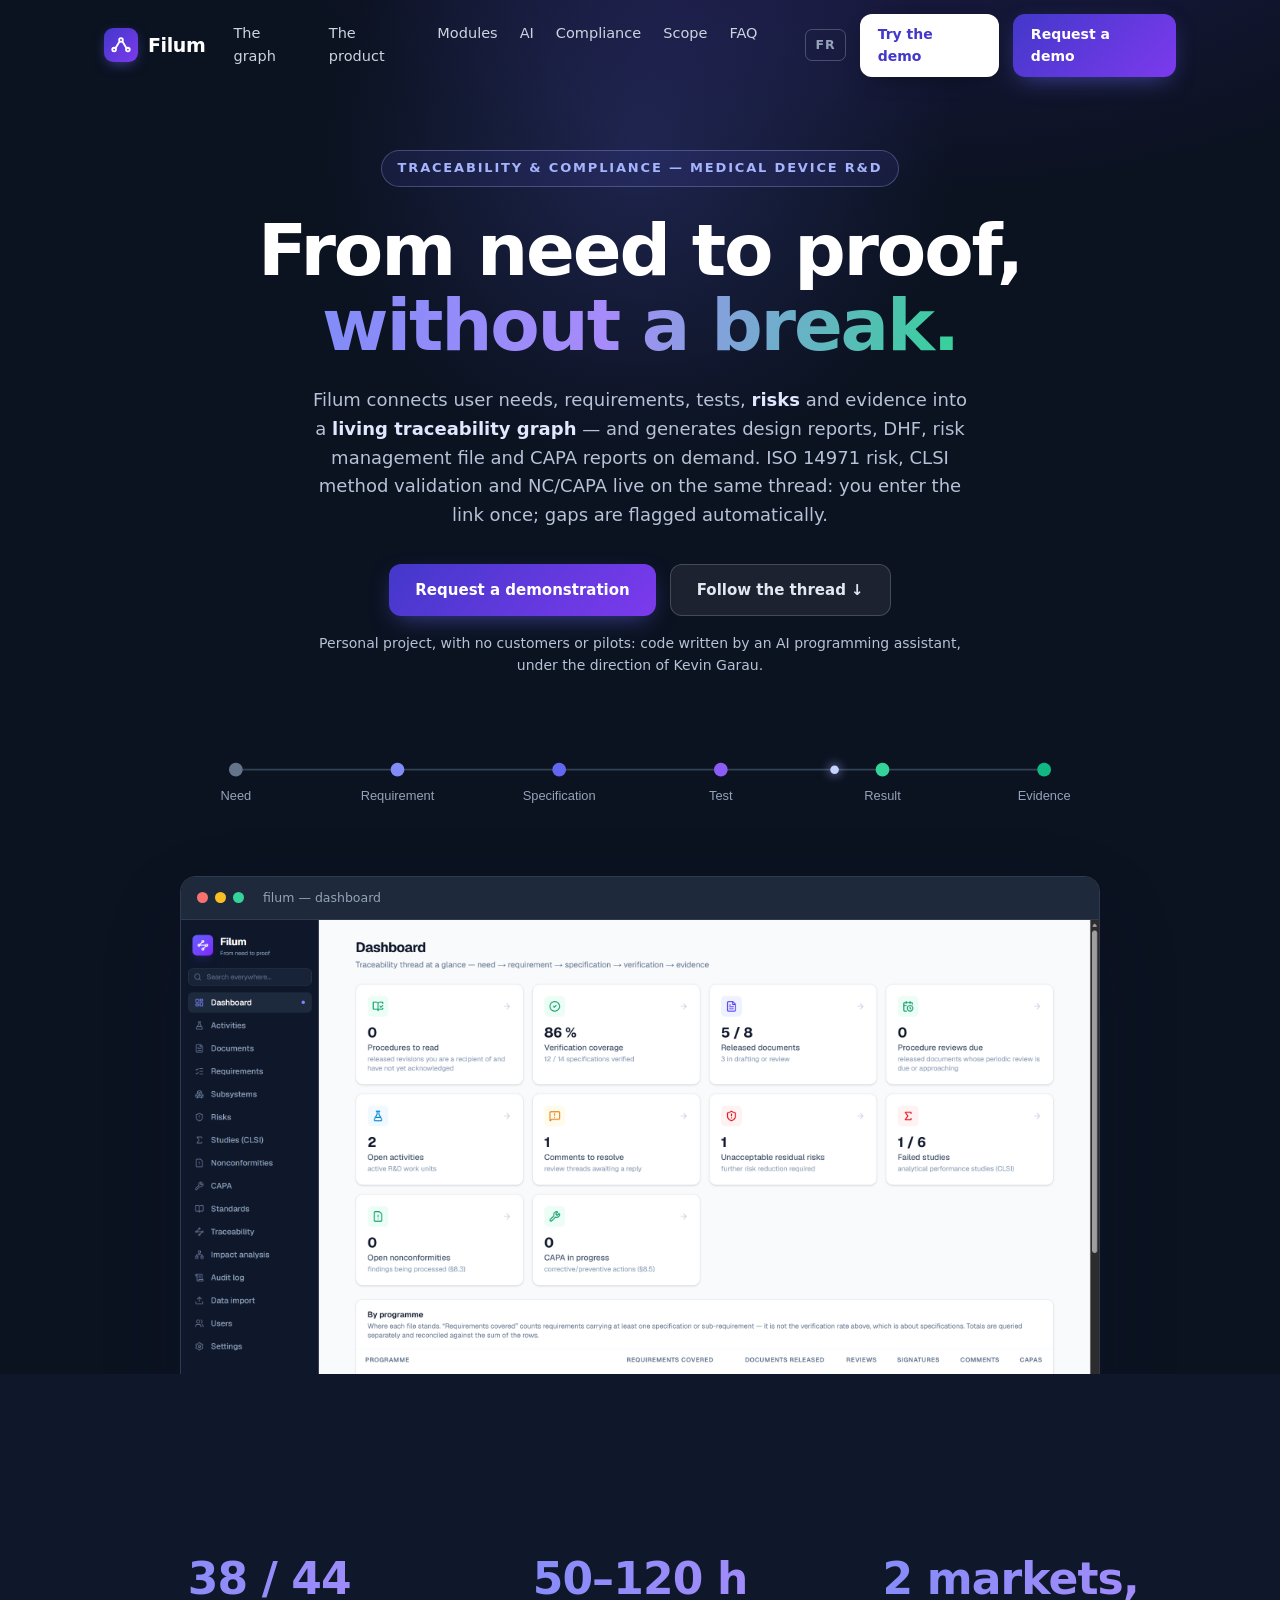
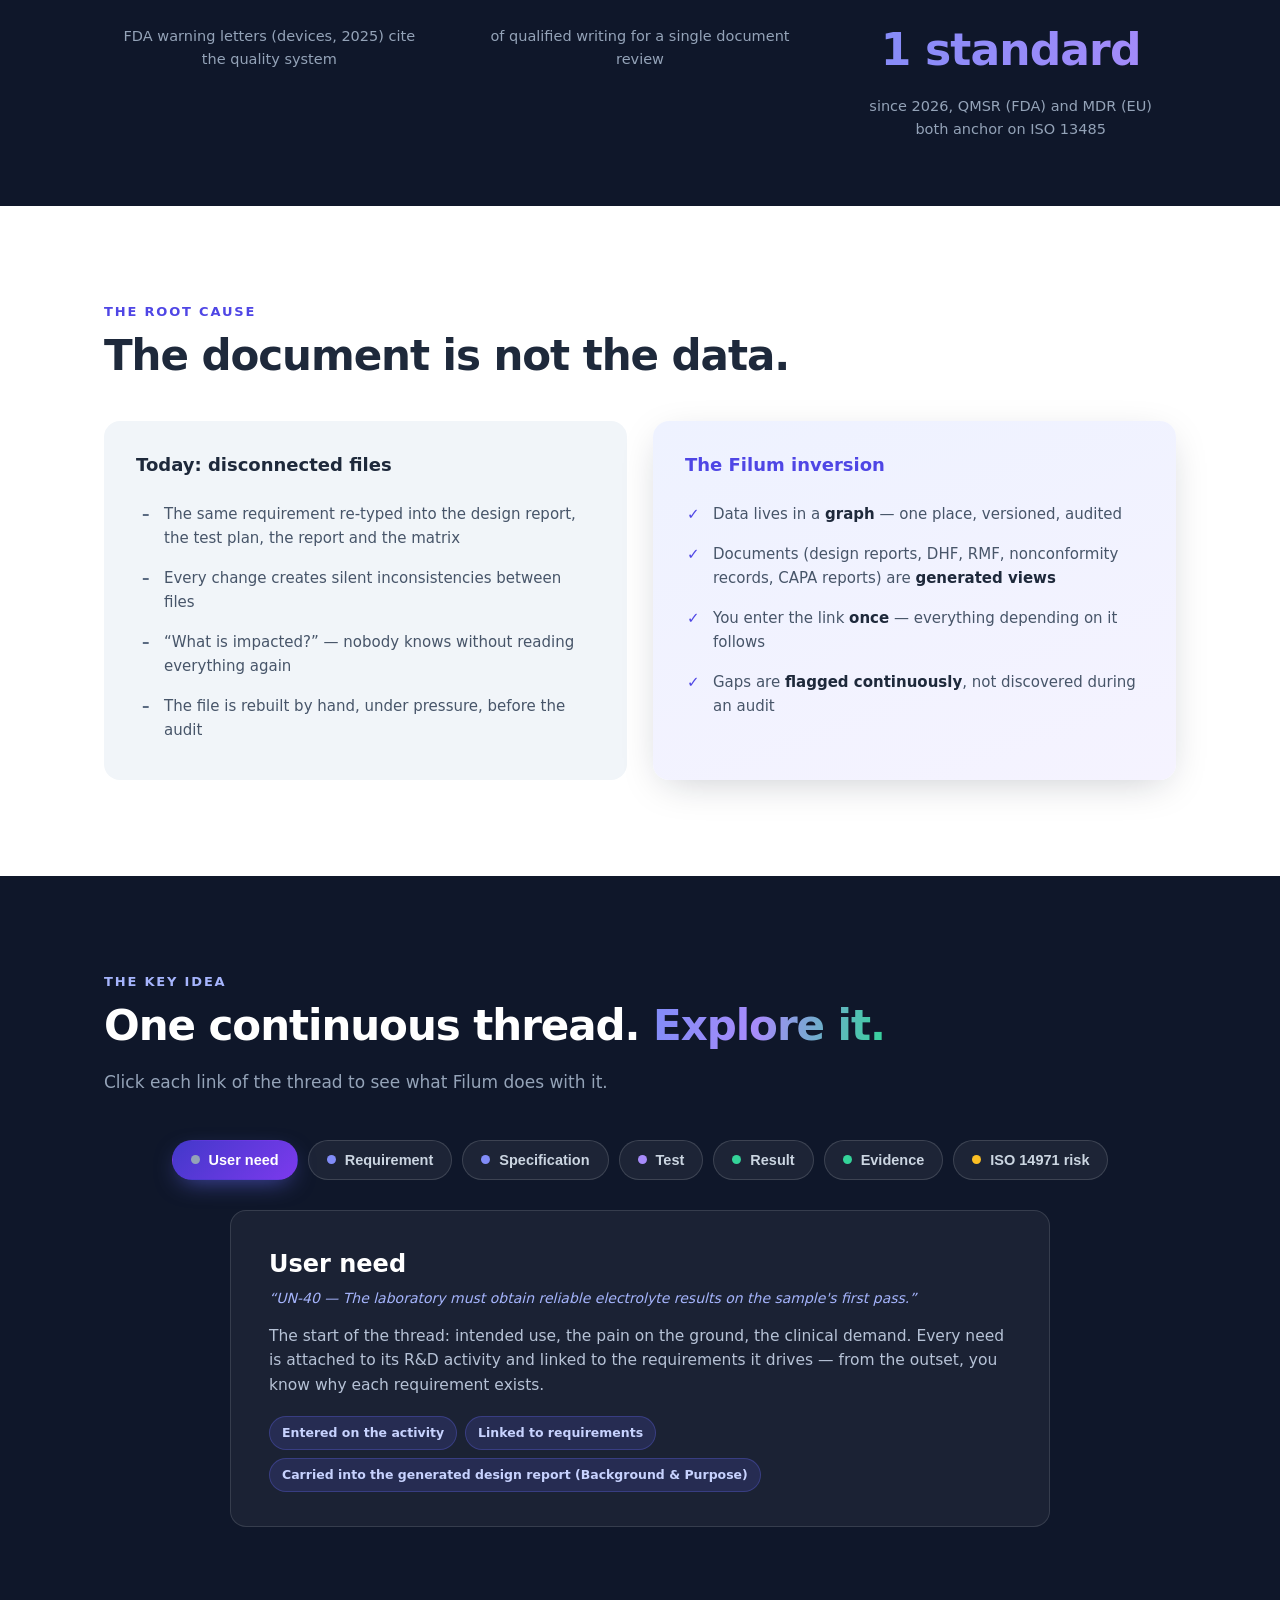
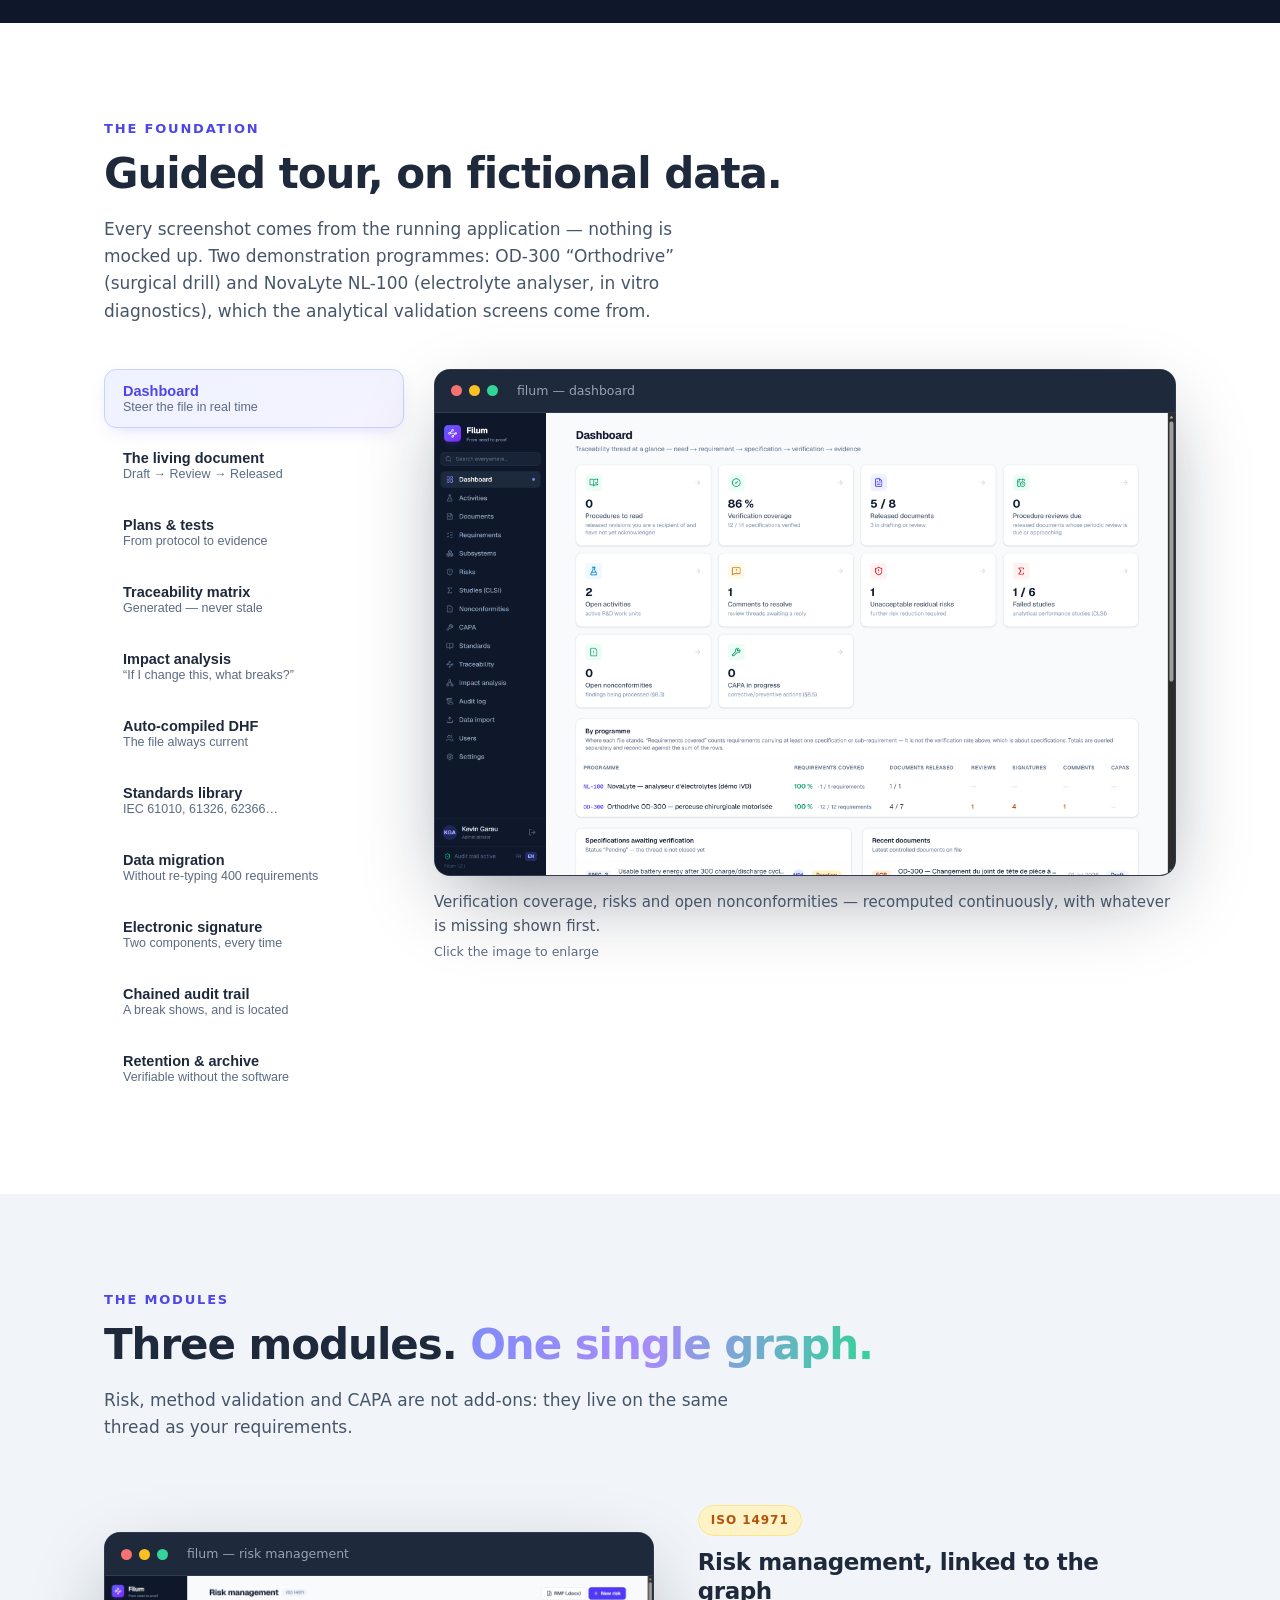
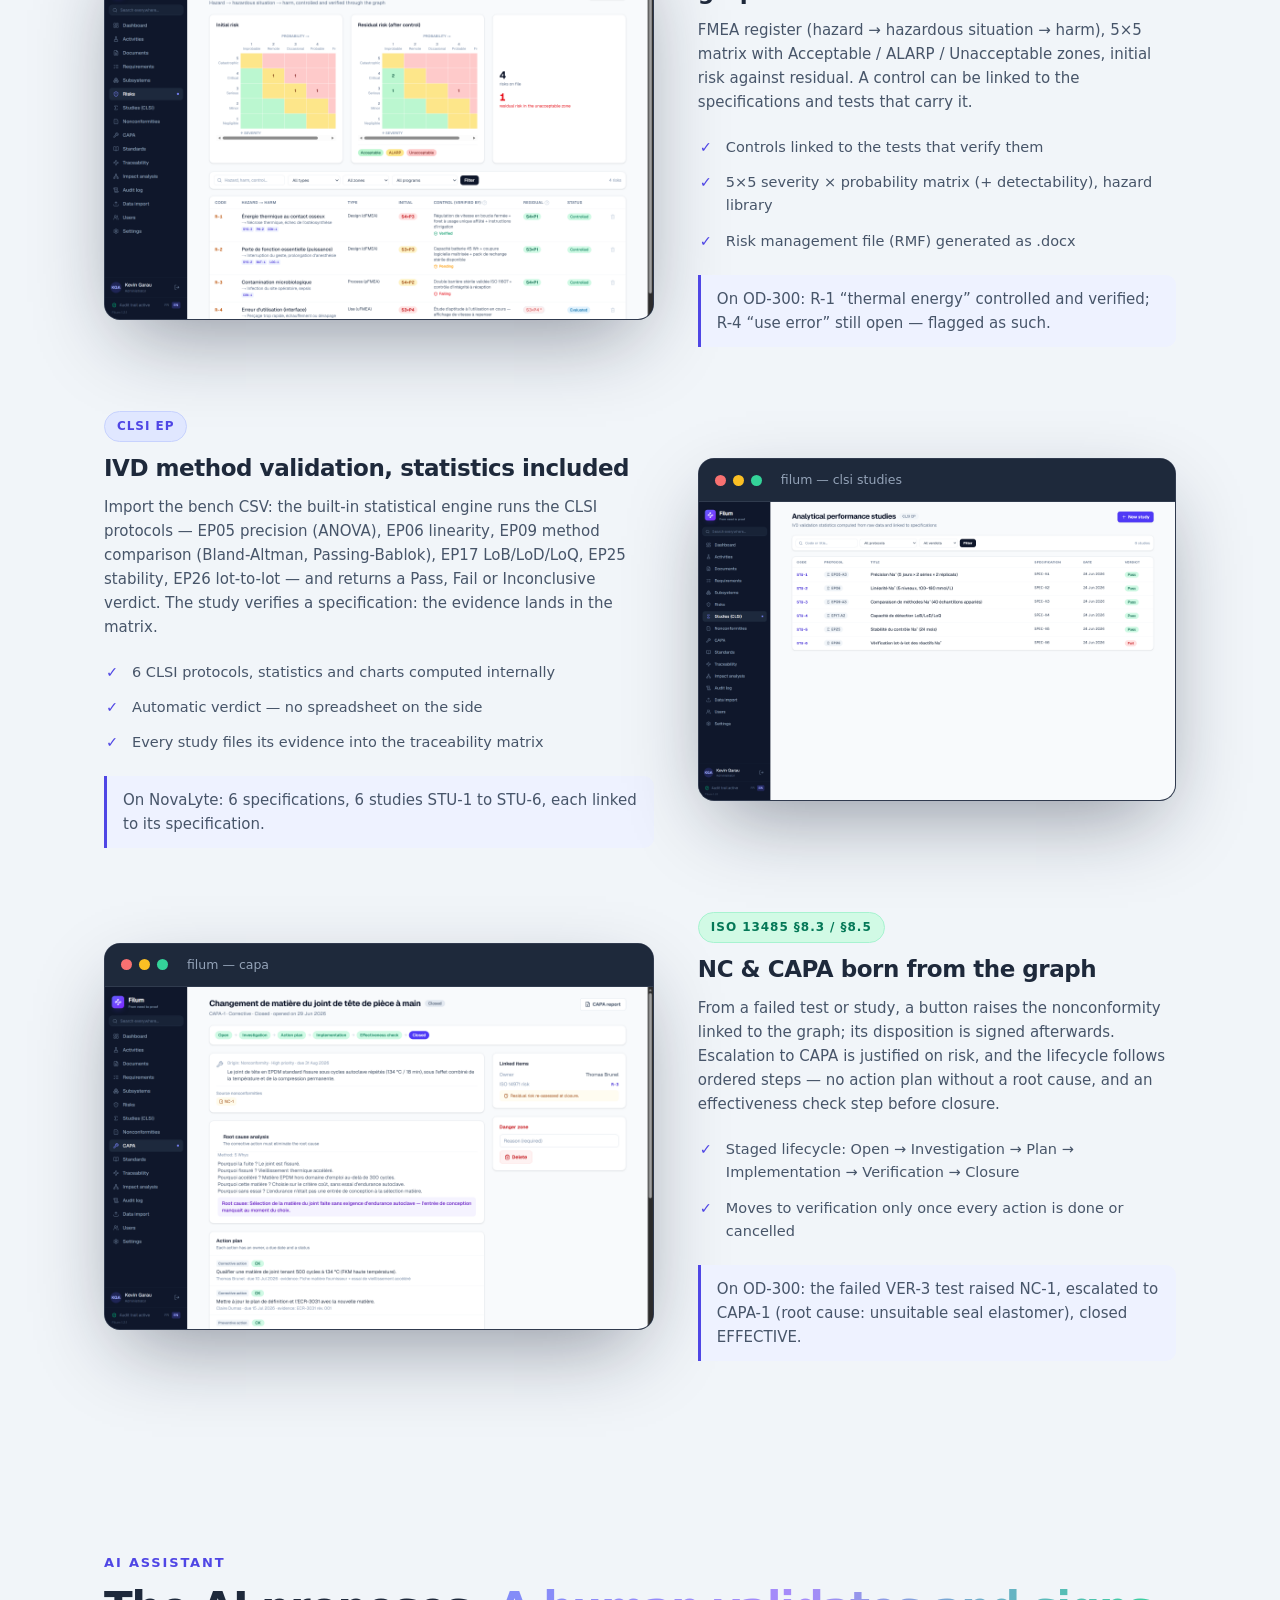
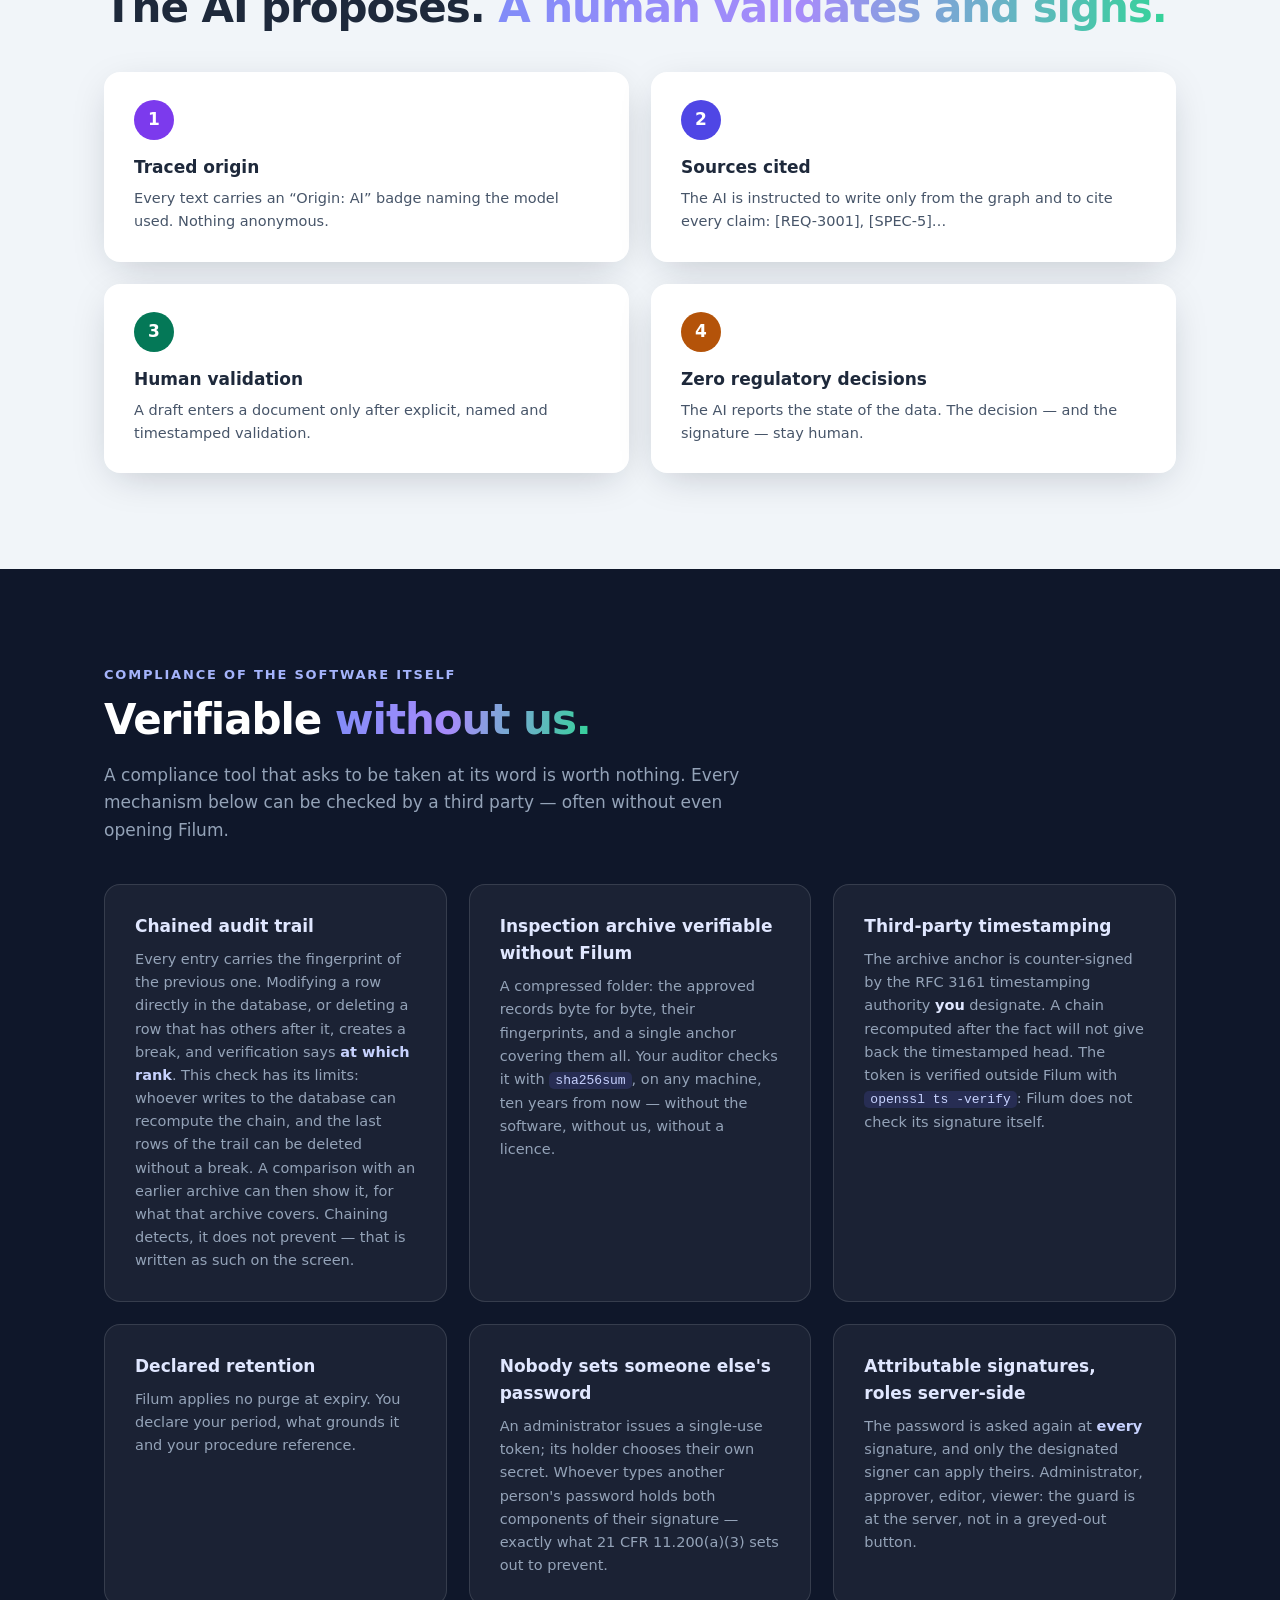
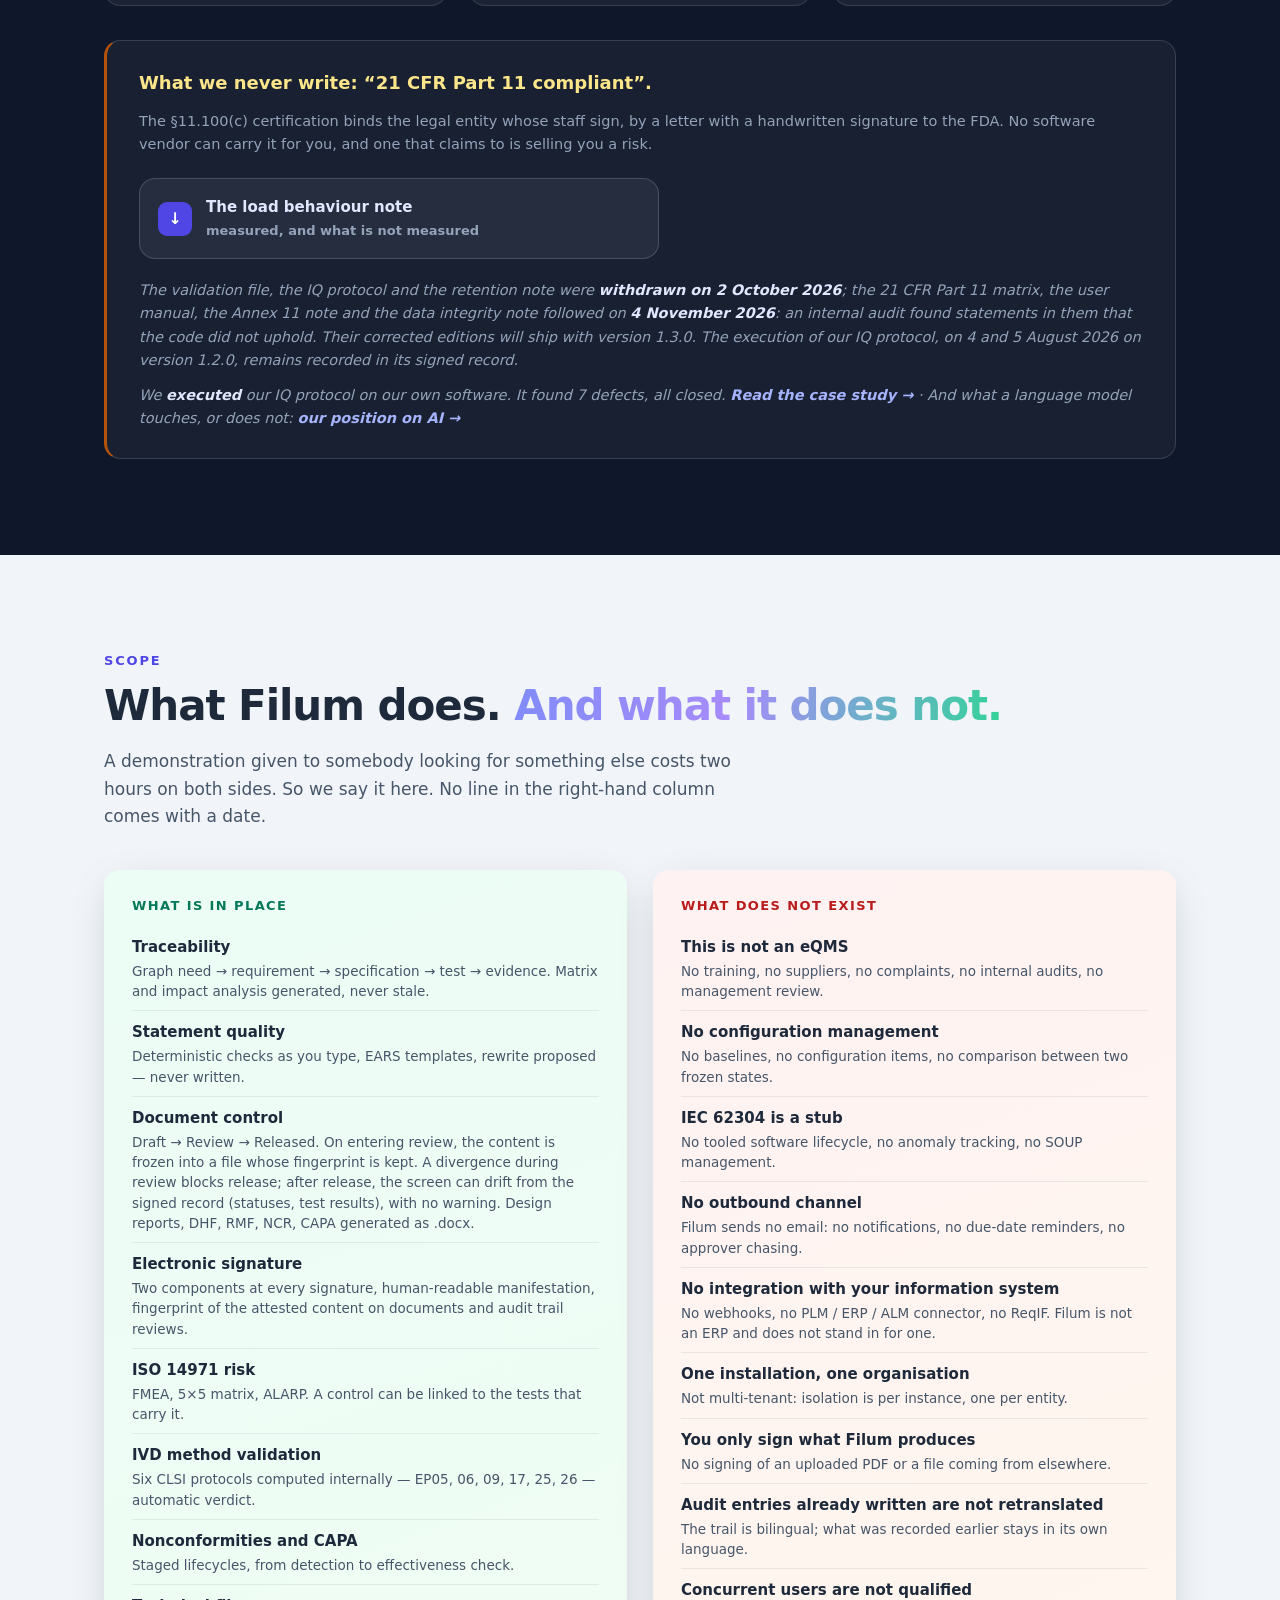
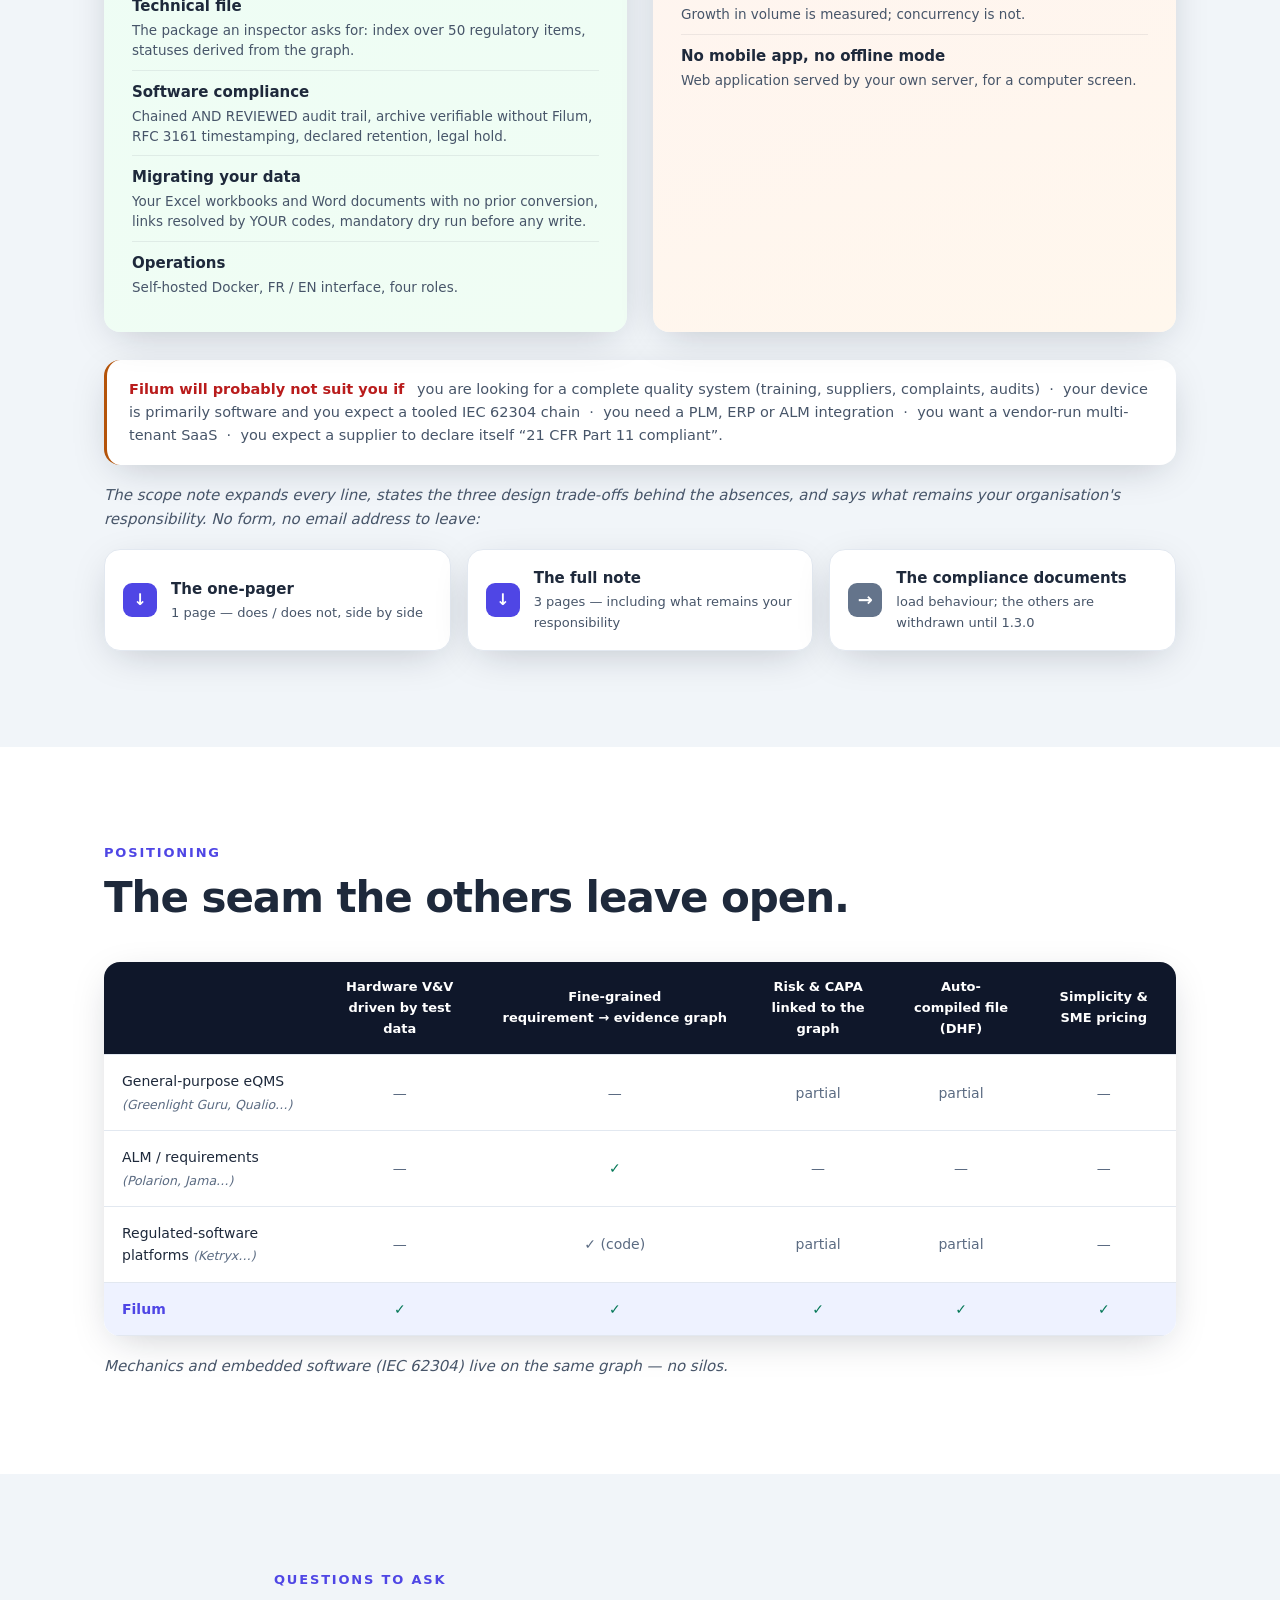
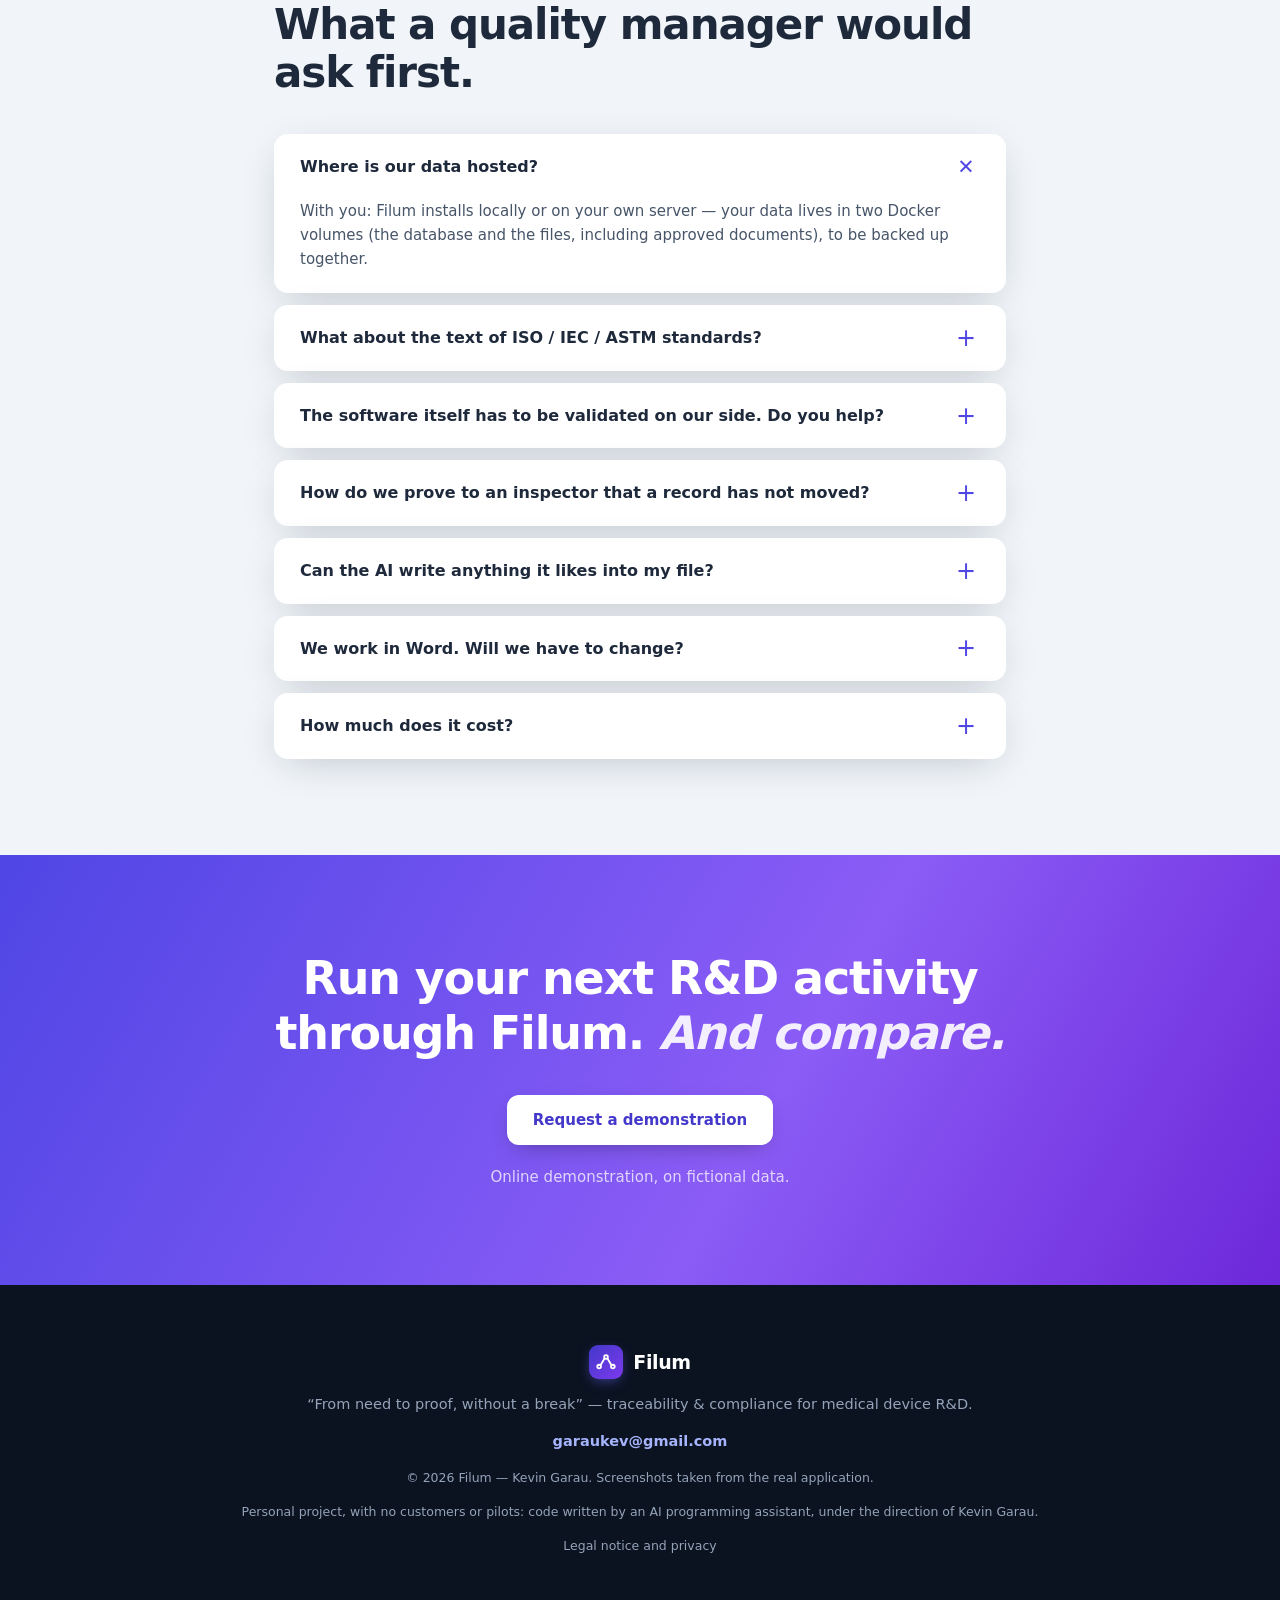
==== commit 34f04f91: "Correctif du site : ce que le produit fait vraiment, et qui l'a écrit Retrait de la matrice 21 CFR 1" ====
--- a/en/index.html
+++ b/en/index.html
@@ -4,7 +4,7 @@
   <meta charset="UTF-8" />
   <meta name="viewport" content="width=device-width, initial-scale=1.0" />
   <title>Filum — From need to proof, without a break</title>
-  <meta name="description" content="Filum connects user needs, requirements, tests, risks and evidence into a living traceability graph — and generates design reports, DHF, risk management file and CAPA reports on demand. ISO 14971 risk, CLSI method validation and NC/CAPA on the same thread. Chained audit trail, inspection archive verifiable without the software, IQ/OQ validation pack delivered with it. Built for medical device R&amp;D." />
+  <meta name="description" content="Filum connects user needs, requirements, tests, risks and evidence into a living traceability graph — and generates design reports, DHF, risk management file and CAPA reports on demand. ISO 14971 risk, CLSI method validation and NC/CAPA on the same thread. Chained audit trail, inspection archive verifiable without the software. Built for medical device R&amp;D." />
   <link rel="icon" href="../favicon.svg" type="image/svg+xml" />
   <link rel="stylesheet" href="../styles.css" />
   <link rel="alternate" hreflang="fr" href="https://filum-app.github.io/" />
@@ -52,6 +52,7 @@
       <a class="btn btn-primary" href="mailto:garaukev@gmail.com?subject=Filum%20demonstration">Request a demonstration</a>
       <a class="btn btn-ghost" href="#graphe">Follow the thread ↓</a>
     </div>
+    <p class="hero-note reveal d3">Personal project, with no customers or pilots: code written by an AI programming assistant, under the direction of Kevin Garau.</p>
 
     <!-- Le fil animé -->
     <div class="hero-thread reveal d4" aria-hidden="true">
@@ -163,7 +164,7 @@
 <section class="section" id="produit">
   <div class="container">
     <p class="kicker reveal">The foundation</p>
-    <h2 class="reveal d1">Guided tour, on real data.</h2>
+    <h2 class="reveal d1">Guided tour, on fictional data.</h2>
     <p class="section-sub reveal d2">Every screenshot comes from the running application — nothing is mocked up. Two demonstration programmes: OD-300 “Orthodrive” (surgical drill) and NovaLyte NL-100 (electrolyte analyser, in vitro diagnostics), which the analytical validation screens come from.</p>
 
     <div class="tour reveal d3">
@@ -189,16 +190,16 @@
         <button class="ttab" data-shot="normes" data-caption="ISO 13485, MDR, ISO 14971, IEC 62304, 61010, 61326, 62366… references you can link to requirements. Metadata only — the text stays in the copies your company bought.">
           <strong>Standards library</strong><span>IEC 61010, 61326, 62366…</span>
         </button>
-        <button class="ttab" data-shot="import" data-caption="Your existing file comes in from a CSV. Links resolve using YOUR codes. Dry run before any write: what would be created, updated, rejected — and why, line by line.">
+        <button class="ttab" data-shot="import" data-caption="Your existing file comes in from an Excel workbook, a Word document or a CSV. Links resolve using YOUR codes. Dry run before any write: what would be created, updated, rejected — and why, line by line.">
           <strong>Data migration</strong><span>Without re-typing 400 requirements</span>
         </button>
-        <button class="ttab" data-shot="signature" data-caption="The password is asked again at every signature (21 CFR 11.200(a)(1)). The manifestation carries the frozen printed name, the meaning, the UTC timestamp (11.50) and the fingerprint of the attested content (11.70). A failure is logged and counts towards account lockout.">
+        <button class="ttab" data-shot="signature" data-caption="The password is asked again at every signature (21 CFR 11.200(a)(1)). On a document, the manifestation carries the frozen printed name, the meaning, the UTC timestamp (11.50) and the fingerprint of the attested content (11.70). A failure is logged and counts towards account lockout.">
           <strong>Electronic signature</strong><span>Two components, every time</span>
         </button>
         <button class="ttab" data-shot="audit" data-caption="Every entry carries the fingerprint of the previous one: the banner verifies the chain on every view and would name the rank of a break. Writes, signatures, content freezes, generations and sign-ins — attributed, timestamped, append-only (ALCOA+), with a targeted revert to correct without ever erasing.">
-          <strong>Chained audit trail</strong><span>Tampering shows, and is located</span>
-        </button>
-        <button class="ttab" data-shot="retention" data-caption="You declare your retention period, what grounds it and your procedure reference — Filum imposes no doctrine and never purges. A legal hold blocks every deletion. The inspection archive produces a folder verifiable outside Filum, whose anchor can be counter-signed by an RFC 3161 timestamping authority.">
+          <strong>Chained audit trail</strong><span>A break shows, and is located</span>
+        </button>
+        <button class="ttab" data-shot="retention" data-caption="You declare your retention period, what grounds it and your procedure reference — Filum imposes no doctrine and applies no purge at expiry. The inspection archive produces a folder verifiable outside Filum, whose anchor can be counter-signed by an RFC 3161 timestamping authority.">
           <strong>Retention &amp; archive</strong><span>Verifiable without the software</span>
         </button>
       </div>
@@ -211,16 +212,6 @@
         <p class="tour-hint">Click the image to enlarge</p>
       </figure>
     </div>
-
-    <div class="telechargements telechargements-un reveal d3">
-      <a class="dl" href="../docs/Filum_user_manual.docx" download>
-        <span class="dl-ico" aria-hidden="true">↓</span>
-        <span class="dl-txt">
-          <strong>The full user manual</strong>
-          <em>21 chapters, real screenshots, scope included — 6 MB, no form</em>
-        </span>
-      </a>
-    </div>
   </div>
 </section>
 
@@ -229,22 +220,22 @@
   <div class="container">
     <p class="kicker reveal">The modules</p>
     <h2 class="reveal d1">Three modules. <span class="grad">One single graph.</span></h2>
-    <p class="section-sub reveal d2">Risk, method validation and CAPA are not add-ons: they live on the same thread as your requirements — and verify one another.</p>
+    <p class="section-sub reveal d2">Risk, method validation and CAPA are not add-ons: they live on the same thread as your requirements.</p>
 
     <!-- Module 1 : ISO 14971 -->
     <div class="module-row reveal">
       <figure class="module-figure">
         <div class="browser-frame">
           <div class="browser-bar"><span></span><span></span><span></span><em>filum — risk management</em></div>
-          <img src="assets/risques.png" alt="The Filum ISO 14971 module: initial and residual 5×5 matrices, FMEA register with controls verified by the graph" />
+          <img src="assets/risques.png" alt="The Filum ISO 14971 module: initial and residual 5×5 matrices, FMEA register with controls linked to the graph" />
         </div>
       </figure>
       <div class="module-text">
         <span class="module-badge badge-amber">ISO 14971</span>
-        <h3>Risk management, verified by the graph</h3>
-        <p>FMEA register (hazard → hazardous situation → harm), 5×5 matrix with Acceptable / ALARP / Unacceptable zones, initial risk against residual. And above all: a control counts as “verified” only when the specifications and tests carrying it are closed favourably — evidence from the graph, not a ticked box.</p>
+        <h3>Risk management, linked to the graph</h3>
+        <p>FMEA register (hazard → hazardous situation → harm), 5×5 matrix with Acceptable / ALARP / Unacceptable zones, initial risk against residual. A control can be linked to the specifications and tests that carry it.</p>
         <ul class="module-points">
-          <li>Controls verified by the linked tests — never by a checkbox</li>
+          <li>Controls linked to the tests that verify them</li>
           <li>5×5 severity × probability matrix (+ detectability), hazard library</li>
           <li>Risk management file (RMF) generated as .docx</li>
         </ul>
@@ -263,13 +254,13 @@
       <div class="module-text">
         <span class="module-badge badge-indigo">CLSI EP</span>
         <h3>IVD method validation, statistics included</h3>
-        <p>Import the bench CSV: the built-in statistical engine runs the CLSI protocols — EP05 precision (ANOVA), EP06 linearity, EP09 method comparison (Bland-Altman, Passing-Bablok), EP17 LoB/LoD/LoQ, EP25 stability, EP26 lot-to-lot — and returns a Pass / Fail verdict against an a priori criterion. The study verifies a specification: the evidence lands in the matrix.</p>
+        <p>Import the bench CSV: the built-in statistical engine runs the CLSI protocols — EP05 precision (ANOVA), EP06 linearity, EP09 method comparison (Bland-Altman, Passing-Bablok), EP17 LoB/LoD/LoQ, EP25 stability, EP26 lot-to-lot — and returns a Pass, Fail or Inconclusive verdict. The study verifies a specification: the evidence lands in the matrix.</p>
         <ul class="module-points">
           <li>6 CLSI protocols, statistics and charts computed internally</li>
-          <li>Automatic Pass / Fail verdict — no spreadsheet on the side</li>
+          <li>Automatic verdict — no spreadsheet on the side</li>
           <li>Every study files its evidence into the traceability matrix</li>
         </ul>
-        <p class="module-case">On NovaLyte: 6 specifications, 6 studies STU-1 to STU-6 — 5 pass, 1 lot-to-lot failure (EP26) visible immediately.</p>
+        <p class="module-case">On NovaLyte: 6 specifications, 6 studies STU-1 to STU-6, each linked to its specification.</p>
       </div>
     </div>
 
@@ -283,14 +274,13 @@
       </figure>
       <div class="module-text">
         <span class="module-badge badge-emerald">ISO 13485 §8.3 / §8.5</span>
-        <h3>NC &amp; CAPA born from the graph, closed by it</h3>
-        <p>A failed test, a NOK specification, an unacceptable risk: the nonconformity is born from the graph, with its signed disposition. Escalation to CAPA is justified on risk, and the lifecycle is locked — no action plan without a root cause, no closure without an effectiveness check proven by a re-run test that passes, controlled by an independent verifier.</p>
+        <h3>NC &amp; CAPA born from the graph</h3>
+        <p>From a failed test or study, a button raises the nonconformity linked to the graph; its disposition is signed afterwards. Escalation to CAPA is justified on risk, and the lifecycle follows ordered steps — no action plan without a root cause, and an effectiveness check step before closure.</p>
         <ul class="module-points">
-          <li>Locked lifecycle: Open → Investigation → Plan → Implementation → Verification → Closure</li>
-          <li>Effectiveness proven by the graph: a priori criterion + re-verified test that passes</li>
-          <li>Automatic feedback on closure: NOK specification turned green, nonconformities closed, risk re-assessed</li>
-        </ul>
-        <p class="module-case">On OD-300: the failed VER-3 test raised NC-1, escalated to CAPA-1 (root cause: unsuitable seal elastomer) — closed EFFECTIVE, SPEC-5 turned NOK → OK automatically.</p>
+          <li>Staged lifecycle: Open → Investigation → Plan → Implementation → Verification → Closure</li>
+          <li>Moves to verification only once every action is done or cancelled</li>
+        </ul>
+        <p class="module-case">On OD-300: the failed VER-3 test raised NC-1, escalated to CAPA-1 (root cause: unsuitable seal elastomer), closed EFFECTIVE.</p>
       </div>
     </div>
   </div>
@@ -303,7 +293,7 @@
     <h2 class="reveal d1">The AI proposes. <span class="grad">A human validates and signs.</span></h2>
     <div class="cards-4">
       <div class="gcard reveal"><span class="gnum n1">1</span><h3>Traced origin</h3><p>Every text carries an “Origin: AI” badge naming the model used. Nothing anonymous.</p></div>
-      <div class="gcard reveal d1"><span class="gnum n2">2</span><h3>Sources cited</h3><p>The AI writes only from the graph and cites every claim: [REQ-3001], [SPEC-5]…</p></div>
+      <div class="gcard reveal d1"><span class="gnum n2">2</span><h3>Sources cited</h3><p>The AI is instructed to write only from the graph and to cite every claim: [REQ-3001], [SPEC-5]…</p></div>
       <div class="gcard reveal d2"><span class="gnum n3">3</span><h3>Human validation</h3><p>A draft enters a document only after explicit, named and timestamped validation.</p></div>
       <div class="gcard reveal d3"><span class="gnum n4">4</span><h3>Zero regulatory decisions</h3><p>The AI reports the state of the data. The decision — and the signature — stay human.</p></div>
     </div>
@@ -314,12 +304,12 @@
 <section class="section section-dark" id="conformite">
   <div class="container">
     <p class="kicker reveal">Compliance of the software itself</p>
-    <h2 class="reveal d1">Audit-ready, <span class="grad">and verifiable without us.</span></h2>
+    <h2 class="reveal d1">Verifiable <span class="grad">without us.</span></h2>
     <p class="section-sub reveal d2">A compliance tool that asks to be taken at its word is worth nothing. Every mechanism below can be checked by a third party — often without even opening Filum.</p>
     <div class="cards-3">
       <div class="ccard reveal">
         <h3>Chained audit trail</h3>
-        <p>Every entry carries the fingerprint of the previous one. Modifying or deleting a row directly in the database breaks the link for all the following ones, and verification says <em>at which rank</em>. Chaining detects, it does not prevent — that is written as such on the screen.</p>
+        <p>Every entry carries the fingerprint of the previous one. Modifying a row directly in the database, or deleting a row that has others after it, creates a break, and verification says <em>at which rank</em>. This check has its limits: whoever writes to the database can recompute the chain, and the last rows of the trail can be deleted without a break. A comparison with an earlier archive can then show it, for what that archive covers. Chaining detects, it does not prevent — that is written as such on the screen.</p>
       </div>
       <div class="ccard reveal d1">
         <h3>Inspection archive verifiable without Filum</h3>
@@ -327,11 +317,11 @@
       </div>
       <div class="ccard reveal d2">
         <h3>Third-party timestamping</h3>
-        <p>The archive anchor is counter-signed by the RFC 3161 timestamping authority <strong>you</strong> designate. A chain recomputed after the fact will not give back the timestamped head: tampering goes from detectable to undeniable.</p>
+        <p>The archive anchor is counter-signed by the RFC 3161 timestamping authority <strong>you</strong> designate. A chain recomputed after the fact will not give back the timestamped head. The token is verified outside Filum with <code>openssl ts -verify</code>: Filum does not check its signature itself.</p>
       </div>
       <div class="ccard reveal">
-        <h3>Declared retention, legal hold</h3>
-        <p>Filum never deletes a frozen record and applies no purge at expiry. You declare your period, what grounds it and your procedure reference. A legal hold blocks every deletion, with a mandatory written reason.</p>
+        <h3>Declared retention</h3>
+        <p>Filum applies no purge at expiry. You declare your period, what grounds it and your procedure reference.</p>
       </div>
       <div class="ccard reveal d1">
         <h3>Nobody sets someone else's password</h3>
@@ -343,38 +333,10 @@
       </div>
     </div>
 
-    <div class="proof reveal d2">
-      <div class="proof-num"><strong>46</strong><span>operational qualification cases executed</span></div>
-      <div class="proof-num"><strong>0</strong><span>deviations on the last run</span></div>
-      <div class="proof-num"><strong>49</strong><span>validation requirements, each traced to its clause</span></div>
-    </div>
-
     <div class="honesty reveal d3">
       <h3>What we never write: “21 CFR Part 11 compliant”.</h3>
-      <p>The §11.100(c) certification binds the legal entity whose staff sign, by handwritten letter to the FDA. No software vendor can carry it for you, and one that claims to is selling you a risk.</p>
-      <p>What we do deliver: a <strong>clause-by-clause matrix</strong> in three columns — what the software does, what remains yours, what is out of scope, open points named included; a <strong>data integrity note</strong> with a protocol your auditor can run to <em>falsify</em> it; and a <strong>validation pack</strong>: IQ protocol, validation file, requirements and test cases executable in your own environment.</p>
-      <div class="telechargements telechargements-sombre">
-        <a class="dl dl-sombre" href="../docs/Filum_21CFR11_matrix.docx" download>
-          <span class="dl-ico" aria-hidden="true">↓</span>
-          <span class="dl-txt">
-            <strong>The matrix, in full</strong>
-            <em>26 clauses, 6 open points named</em>
-          </span>
-        </a>
-        <a class="dl dl-sombre" href="../docs/Filum_Annex11_note.docx" download>
-          <span class="dl-ico" aria-hidden="true">↓</span>
-          <span class="dl-txt">
-            <strong>The Annex 11 correspondence note</strong>
-            <em>14 chapters — and why Annex 11 does not target you</em>
-          </span>
-        </a>
-        <a class="dl dl-sombre" href="../docs/Filum_data_integrity_note.docx" download>
-          <span class="dl-ico" aria-hidden="true">↓</span>
-          <span class="dl-txt">
-            <strong>The data integrity note</strong>
-            <em>11 mechanisms, and the protocol to falsify them</em>
-          </span>
-        </a>
+      <p>The §11.100(c) certification binds the legal entity whose staff sign, by a letter with a handwritten signature to the FDA. No software vendor can carry it for you, and one that claims to is selling you a risk.</p>
+      <div class="telechargements telechargements-sombre" style="grid-template-columns:minmax(0,520px)">
         <a class="dl dl-sombre" href="../docs/Filum_load_behaviour_note.docx" download>
           <span class="dl-ico" aria-hidden="true">↓</span>
           <span class="dl-txt">
@@ -384,10 +346,10 @@
         </a>
       </div>
       <p class="section-note reveal d3" style="margin-top:20px">
-        The validation file, the IQ protocol and the retention note were <strong>withdrawn on 2 October 2026</strong>: an internal audit found statements in them that the code did not uphold. Their corrected editions will ship with version 1.3.0.
+        The validation file, the IQ protocol and the retention note were <strong>withdrawn on 2 October 2026</strong>; the 21 CFR Part 11 matrix, the user manual, the Annex 11 note and the data integrity note followed on <strong>4 November 2026</strong>: an internal audit found statements in them that the code did not uphold. Their corrected editions will ship with version 1.3.0. The execution of our IQ protocol, on 4 and 5 August 2026 on version 1.2.0, remains recorded in its signed record.
       </p>
       <p class="section-note reveal d3" style="margin-top:12px">
-        We <strong>executed</strong> our IQ protocol on our own software. It found 7 defects, all closed. <a href="validation.html" style="color:#A5B4FC;font-weight:600">Read the case study →</a>  ·  And what stops the next one getting through: <a href="validation-continue.html" style="color:#A5B4FC;font-weight:600">continuous validation →</a>  ·  And what a language model touches, or does not: <a href="ia.html" style="color:#A5B4FC;font-weight:600">our position on AI →</a>
+        We <strong>executed</strong> our IQ protocol on our own software. It found 7 defects, all closed. <a href="validation.html" style="color:#A5B4FC;font-weight:600">Read the case study →</a>  ·  And what a language model touches, or does not: <a href="ia.html" style="color:#A5B4FC;font-weight:600">our position on AI →</a>
       </p>
     </div>
   </div>
@@ -399,7 +361,7 @@
     <p class="kicker reveal">Scope</p>
     <h2 class="reveal d1">What Filum does. <span class="grad">And what it does not.</span></h2>
     <p class="section-sub reveal d2">
-      A demonstration given to somebody looking for something else costs two hours on both sides. So we say it here. No line in the right-hand column comes with a delivery date: we do not sell what does not exist.
+      A demonstration given to somebody looking for something else costs two hours on both sides. So we say it here. No line in the right-hand column comes with a date.
     </p>
 
     <div class="scope reveal d3">
@@ -408,15 +370,15 @@
         <ul>
           <li class="scope-item"><strong>Traceability</strong><span>Graph need → requirement → specification → test → evidence. Matrix and impact analysis generated, never stale.</span></li>
           <li class="scope-item"><strong>Statement quality</strong><span>Deterministic checks as you type, EARS templates, rewrite proposed — never written.</span></li>
-          <li class="scope-item"><strong>Document control</strong><span>Draft → Review → Released, content frozen on entering review. Design reports, DHF, RMF, NCR, CAPA generated as .docx.</span></li>
-          <li class="scope-item"><strong>Electronic signature</strong><span>Two components at every signature, human-readable manifestation, fingerprint of the attested content.</span></li>
-          <li class="scope-item"><strong>ISO 14971 risk</strong><span>FMEA, 5×5 matrix, ALARP. A control is verified only when the tests carrying it are closed favourably.</span></li>
-          <li class="scope-item"><strong>IVD method validation</strong><span>Six CLSI protocols computed internally — EP05, 06, 09, 17, 25, 26 — automatic pass / fail verdict.</span></li>
-          <li class="scope-item"><strong>Nonconformities and CAPA</strong><span>Locked lifecycles. No closure without effectiveness proven by a re-run test that passes.</span></li>
+          <li class="scope-item"><strong>Document control</strong><span>Draft → Review → Released. On entering review, the content is frozen into a file whose fingerprint is kept. A divergence during review blocks release; after release, the screen can drift from the signed record (statuses, test results), with no warning. Design reports, DHF, RMF, NCR, CAPA generated as .docx.</span></li>
+          <li class="scope-item"><strong>Electronic signature</strong><span>Two components at every signature, human-readable manifestation, fingerprint of the attested content on documents and audit trail reviews.</span></li>
+          <li class="scope-item"><strong>ISO 14971 risk</strong><span>FMEA, 5×5 matrix, ALARP. A control can be linked to the tests that carry it.</span></li>
+          <li class="scope-item"><strong>IVD method validation</strong><span>Six CLSI protocols computed internally — EP05, 06, 09, 17, 25, 26 — automatic verdict.</span></li>
+          <li class="scope-item"><strong>Nonconformities and CAPA</strong><span>Staged lifecycles, from detection to effectiveness check.</span></li>
           <li class="scope-item"><strong>Technical file</strong><span>The package an inspector asks for: index over 50 regulatory items, statuses derived from the graph.</span></li>
           <li class="scope-item"><strong>Software compliance</strong><span>Chained AND REVIEWED audit trail, archive verifiable without Filum, RFC 3161 timestamping, declared retention, legal hold.</span></li>
-          <li class="scope-item"><strong>Migrating your data</strong><span>Your Excel workbooks and Word documents as they are, links resolved by YOUR codes, mandatory dry run before any write.</span></li>
-          <li class="scope-item"><strong>Operations</strong><span>Self-hosted Docker, FR / EN interface, four roles, IQ/OQ validation pack delivered.</span></li>
+          <li class="scope-item"><strong>Migrating your data</strong><span>Your Excel workbooks and Word documents with no prior conversion, links resolved by YOUR codes, mandatory dry run before any write.</span></li>
+          <li class="scope-item"><strong>Operations</strong><span>Self-hosted Docker, FR / EN interface, four roles.</span></li>
         </ul>
       </div>
       <div class="scope-col scope-no">
@@ -442,7 +404,7 @@
     </p>
 
     <p class="section-note reveal d3">
-      The scope note expands every line, states the three design trade-offs behind the absences, and says what remains your organisation's responsibility. It is meant to be read before committing, not after. No form, no email address to leave:
+      The scope note expands every line, states the three design trade-offs behind the absences, and says what remains your organisation's responsibility. No form, no email address to leave:
     </p>
     <div class="telechargements reveal d3">
       <a class="dl" href="../docs/Filum_scope_onepager.docx" download>
@@ -463,7 +425,7 @@
         <span class="dl-ico" aria-hidden="true">→</span>
         <span class="dl-txt">
           <strong>The compliance documents</strong>
-          <em>Part 11 matrix, integrity, retention, validation pack</em>
+          <em>load behaviour; the others are withdrawn until 1.3.0</em>
         </span>
       </a>
     </div>
@@ -478,7 +440,7 @@
     <div class="table-wrap reveal d2">
       <table>
         <thead>
-          <tr><th></th><th>Hardware V&amp;V driven by test data</th><th>Fine-grained requirement&nbsp;→&nbsp;evidence graph</th><th>Risk &amp; CAPA verified by the graph</th><th>Auto-compiled file (DHF)</th><th>Simplicity &amp; SME pricing</th></tr>
+          <tr><th></th><th>Hardware V&amp;V driven by test data</th><th>Fine-grained requirement&nbsp;→&nbsp;evidence graph</th><th>Risk &amp; CAPA linked to the graph</th><th>Auto-compiled file (DHF)</th><th>Simplicity &amp; SME pricing</th></tr>
         </thead>
         <tbody>
           <tr><td>General-purpose eQMS <em>(Greenlight Guru, Qualio…)</em></td><td>—</td><td>—</td><td>partial</td><td>partial</td><td>—</td></tr>
@@ -495,12 +457,12 @@
 <!-- ═══════════ FAQ ═══════════ -->
 <section class="section section-tint" id="faq">
   <div class="container container-narrow">
-    <p class="kicker reveal">Frequently asked</p>
-    <h2 class="reveal d1">What people ask us first.</h2>
+    <p class="kicker reveal">Questions to ask</p>
+    <h2 class="reveal d1">What a quality manager would ask first.</h2>
     <div class="faq reveal d2">
       <details open>
         <summary>Where is our data hosted?</summary>
-        <p>Today, with you: Filum installs locally or on your own server — the database is a single file you back up as you see fit. A hosted SaaS offer (EU) is coming with V1; free data export will remain the rule.</p>
+        <p>With you: Filum installs locally or on your own server — your data lives in two Docker volumes (the database and the files, including approved documents), to be backed up together.</p>
       </details>
       <details>
         <summary>What about the text of ISO / IEC / ASTM standards?</summary>
@@ -508,17 +470,17 @@
       </details>
       <details>
         <summary>The software itself has to be validated on our side. Do you help?</summary>
-        <p>The validation pack exists and is handed to you: an <strong>IQ protocol</strong> for your IT team or hosting provider, a <strong>validation file</strong> listing the software requirements with justified criticality, and an <strong>executable operational qualification suite</strong> — its cases call the same functions as the application, not copies, which is the only way a report says anything about the software actually delivered. You replay it on your side, after every version upgrade.</p>
-        <p>What remains yours, and what we cannot do for you: the system criticality decision, performance qualification under your real conditions, and your revalidation policy.</p>
+        <p>Not today: the IQ protocol and the validation file are withdrawn (see the note above). And validation on your side remains yours: a vendor pack feeds it, it does not replace it.</p>
+        <p>In any case, these remain yours: the system criticality decision, performance qualification under your real conditions, and your revalidation policy.</p>
       </details>
       <details>
         <summary>How do we prove to an inspector that a record has not moved?</summary>
         <p>You produce an <strong>inspection archive</strong>: a compressed folder holding the approved records byte for byte, the list of their SHA-256 fingerprints, the audit trail, and a single anchor covering everything. The inspector verifies it with the standard tools of their operating system — without Filum, without a licence, without us. That anchor can be counter-signed by the RFC 3161 timestamping authority of your choice: a value recomputed after the fact will never give back the one that was timestamped.</p>
-        <p>The honest corollary: chaining <em>detects</em> tampering, it does not prevent it. Anyone with direct access to the database file can write outside the application — third-party timestamping, and the access restriction that belongs to your infrastructure, are what close that door.</p>
+        <p>The honest corollary: chaining <em>detects</em> a break, it does not prevent it. Anyone with direct access to the database file can write outside the application, and recompute the chain — third-party timestamping, and the access restriction that belongs to your infrastructure, are what close that door.</p>
       </details>
       <details>
         <summary>Can the AI write anything it likes into my file?</summary>
-        <p>No. It writes only from your graph's data, cites its sources, writes “to be completed” when information is missing — and nothing enters a document without your named validation. No regulatory decision is automated.</p>
+        <p>No. It receives only your graph's data, is instructed to cite its sources and to write “to be completed” when information is missing — and nothing enters a document without your named validation. No regulatory decision is automated.</p>
       </details>
       <details>
         <summary>We work in Word. Will we have to change?</summary>
@@ -526,7 +488,7 @@
       </details>
       <details>
         <summary>How much does it cost?</summary>
-        <p>The intended model: self-service, transparent pricing, no multi-year commitment — the opposite of traditional eQMS. Get in touch about the pilot programme: the first partners get founding terms.</p>
+        <p>Filum is not on sale today. The online demonstration is open to all.</p>
       </details>
     </div>
   </div>
@@ -539,7 +501,7 @@
     <div class="hero-cta reveal d1">
       <a class="btn btn-light" href="mailto:garaukev@gmail.com?subject=Filum%20demonstration">Request a demonstration</a>
     </div>
-    <p class="cta-note reveal d2">Pilot programme open — surgical instruments, implants and in vitro diagnostic devices.</p>
+    <p class="cta-note reveal d2">Online demonstration, on fictional data.</p>
   </div>
 </section>
 
@@ -555,6 +517,7 @@
     <p>“From need to proof, without a break” — traceability &amp; compliance for medical device R&amp;D.</p>
     <p class="footer-contact"><a href="mailto:garaukev@gmail.com">garaukev@gmail.com</a></p>
     <p class="footer-legal">© 2026 Filum — Kevin Garau. Screenshots taken from the real application.</p>
+    <p class="footer-legal">Personal project, with no customers or pilots: code written by an AI programming assistant, under the direction of Kevin Garau.</p>
     <p class="footer-legal"><a href="legal.html">Legal notice and privacy</a></p>
   </div>
 </footer>
@@ -565,7 +528,7 @@
   <img src="" alt="Enlarged screenshot" />
 </div>
 
-<script type="application/json" id="graph-data">[{"cle":"besoin","titre":"User need","ex":"“UN-40 — The laboratory must obtain reliable electrolyte results on the sample's first pass.”","corps":"The start of the thread: intended use, the pain on the ground, the clinical demand. Every need is attached to its R&D activity and linked to the requirements it drives — from the outset, you know why each requirement exists.","puces":["Entered on the activity","Linked to requirements","Carried into the generated design report (Background & Purpose)"]},{"cle":"exigence","titre":"Requirement","ex":"“The handpiece shall remain below 48 °C at bone contact under continuous use.” — REQ-3002, high criticality","corps":"The design input, phrased with “shall”, with its category (mechanical, electrical, software…) and its criticality. Requirements form a hierarchy (system → subsystem, N–M relation) and link to the applicable standard clauses — IEC 61010, 61326, 62366… — from the built-in library.","puces":["System → subsystem hierarchy","Built-in standards library","Flagged when not covered"]},{"cle":"spec","titre":"Specification","ex":"“SPEC-5 — head seal tightness: 500 autoclave cycles with no cracking” — status: OK / NOK / Justified / N-A / Pending","corps":"The design output: a measurable value, a verification method, a status that lives with the project. One specification can cover several requirements — the N–M relation seen in real files is native. And when a test fails, the NOK shows everywhere the thread runs.","puces":["Status changed in one click","Logged on every change","Multi-requirement"]},{"cle":"essai","titre":"Test","ex":"“VER-3 — autoclave endurance, plan PLN-3010: 3/3 units conforming at 500 cycles”","corps":"The protocol with its a priori acceptance criterion, its results and its evidence. A failure does not get lost in a report: VER-3 failing opened nonconformity NC-1 automatically. Everything an auditor asks for, structured in advance.","puces":["Structured acceptance criteria","Failure → traced nonconformity","Linked to specifications"]},{"cle":"resultat","titre":"Result","ex":"“Pass — VER-3 re-verification after CAPA-1: 3/3 units at 500 cycles, FKM seal”","corps":"The test verdict with its conditions, its operator and its date. Import the bench CSV: Filum keeps it intact and automatically computes n, mean, standard deviation, min and max per column — and CLSI studies add ANOVA, regressions and detection limits.","puces":["Bench CSV import","Automatic statistics","Built-in CLSI engine"]},{"cle":"preuve","titre":"Evidence","ex":"“endurance-test-ver3.csv — raw data kept exactly as imported”","corps":"The record filed into the dossier. Raw data is never retouched (ALCOA+: original, enduring); it stays viewable in the built-in viewer and downloadable byte for byte. It is what closes the thread — and turns the specification green again.","puces":["Raw data untouched","Built-in viewer","Carried into the generated DHF"]},{"cle":"risque","titre":"Risk (ISO 14971)","ex":"“R-1 — Thermal energy at bone contact → thermal necrosis” — initial S4×P3, residual S4×P1, controlled","corps":"The dimension that runs across everything: a hazard calls for a control, and the control must be verified by the graph — it counts as “verified” only if the specifications and tests carrying it are closed favourably. Filum flags every risk whose control has no evidence, and the risk management file is generated as .docx.","puces":["Control verified by the graph","5×5 matrix, ALARP zones","Risk management file as .docx"]}]</script>
+<script type="application/json" id="graph-data">[{"cle":"besoin","titre":"User need","ex":"“UN-40 — The laboratory must obtain reliable electrolyte results on the sample's first pass.”","corps":"The start of the thread: intended use, the pain on the ground, the clinical demand. Every need is attached to its R&D activity and linked to the requirements it drives — from the outset, you know why each requirement exists.","puces":["Entered on the activity","Linked to requirements","Carried into the generated design report (Background & Purpose)"]},{"cle":"exigence","titre":"Requirement","ex":"“The handpiece shall remain below 48 °C at bone contact under continuous use.” — REQ-3002, high criticality","corps":"The design input, phrased with “shall”, with its category (mechanical, electrical, software…) and its criticality. Requirements form a hierarchy (system → subsystem, N–M relation) and link to the applicable standard clauses — IEC 61010, 61326, 62366… — from the built-in library.","puces":["System → subsystem hierarchy","Built-in standards library","Flagged when not covered"]},{"cle":"spec","titre":"Specification","ex":"“SPEC-5 — head seal tightness: 500 autoclave cycles with no cracking” — status: OK / NOK / Justified / N-A / Pending","corps":"The design output: a measurable value, a verification method, a status that lives with the project. One specification can cover several requirements — the N–M relation seen in real files is native. The status is entered on the specification; when it is OK or Justified while the latest result of the first test, or the first study, has failed, the traceability matrix flags it.","puces":["Status changed in one click","Logged on every change","Multi-requirement"]},{"cle":"essai","titre":"Test","ex":"“VER-3 — autoclave endurance, plan PLN-3010: 3/3 units conforming at 500 cycles”","corps":"The protocol with its purpose, its procedure, its results and its evidence. A failure does not get lost in a report: a button on the result raises the nonconformity, pre-filled and linked to the test. On OD-300, the failed VER-3 test raised NC-1.","puces":["Purpose and procedure per protocol","Failure → traced nonconformity","Linked to specifications"]},{"cle":"resultat","titre":"Result","ex":"“Pass — VER-3 re-verification after CAPA-1: 3/3 units at 500 cycles, FKM seal”","corps":"The test verdict with its conditions, its operator and its date. Import the bench CSV: Filum keeps it intact and automatically computes n, mean, standard deviation, min and max per column — and CLSI studies add ANOVA, regressions and detection limits.","puces":["Bench CSV import","Automatic statistics","Built-in CLSI engine"]},{"cle":"preuve","titre":"Evidence","ex":"“endurance-test-ver3.csv — raw data kept exactly as imported”","corps":"The record filed into the dossier. Raw data is never retouched (ALCOA+: original, enduring); it stays viewable in the built-in viewer and downloadable byte for byte. It is what closes the thread.","puces":["Raw data untouched","Built-in viewer","Carried into the generated DHF"]},{"cle":"risque","titre":"Risk (ISO 14971)","ex":"“R-1 — Thermal energy at bone contact → thermal necrosis” — initial S4×P3, residual S4×P1, controlled","corps":"The dimension that runs across everything: a hazard calls for a control, and a control can be linked in the graph to the specifications and tests that carry it. Filum shows the state of each control from the status of those specifications and tests, and the risk management file is generated as .docx.","puces":["Control linked to the graph","5×5 matrix, ALARP zones","Risk management file as .docx"]}]</script>
 <script src="../script.js"></script>
 </body>
 </html>
--- a/styles.css
+++ b/styles.css
@@ -196,6 +196,7 @@
 .hero-sub { max-width: 660px; margin: 0 auto; color: #B6C2D6; font-size: 18px; }
 .hero-sub strong { color: #E0E7FF; }
 .hero-cta { display: flex; gap: 14px; justify-content: center; margin-top: 34px; flex-wrap: wrap; }
+.hero-note { max-width: 660px; margin: 16px auto 0; color: #B6C2D6; font-size: 14px; }
 
 .hero-thread { max-width: 860px; margin: 54px auto 0; }
 .thread-draw { stroke-dasharray: 940; stroke-dashoffset: 940; animation: draw 2.2s ease forwards .3s; }
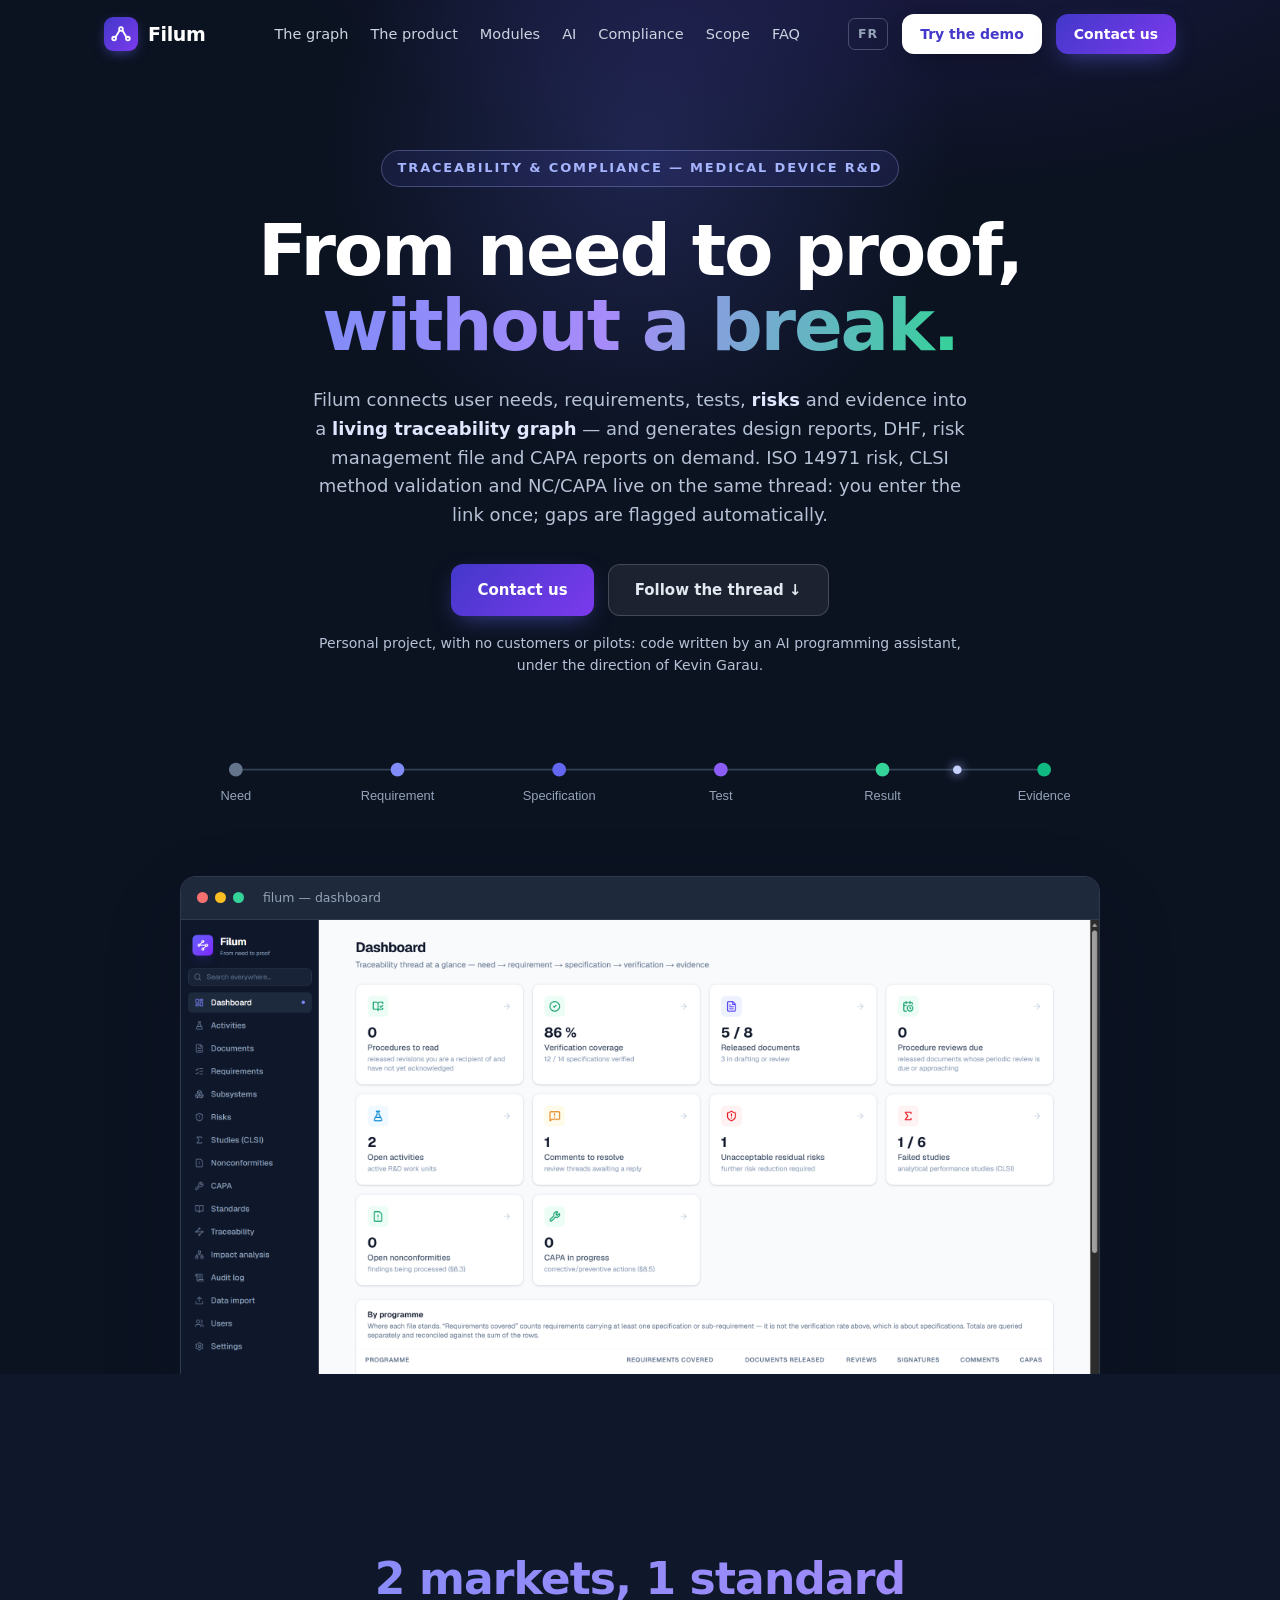
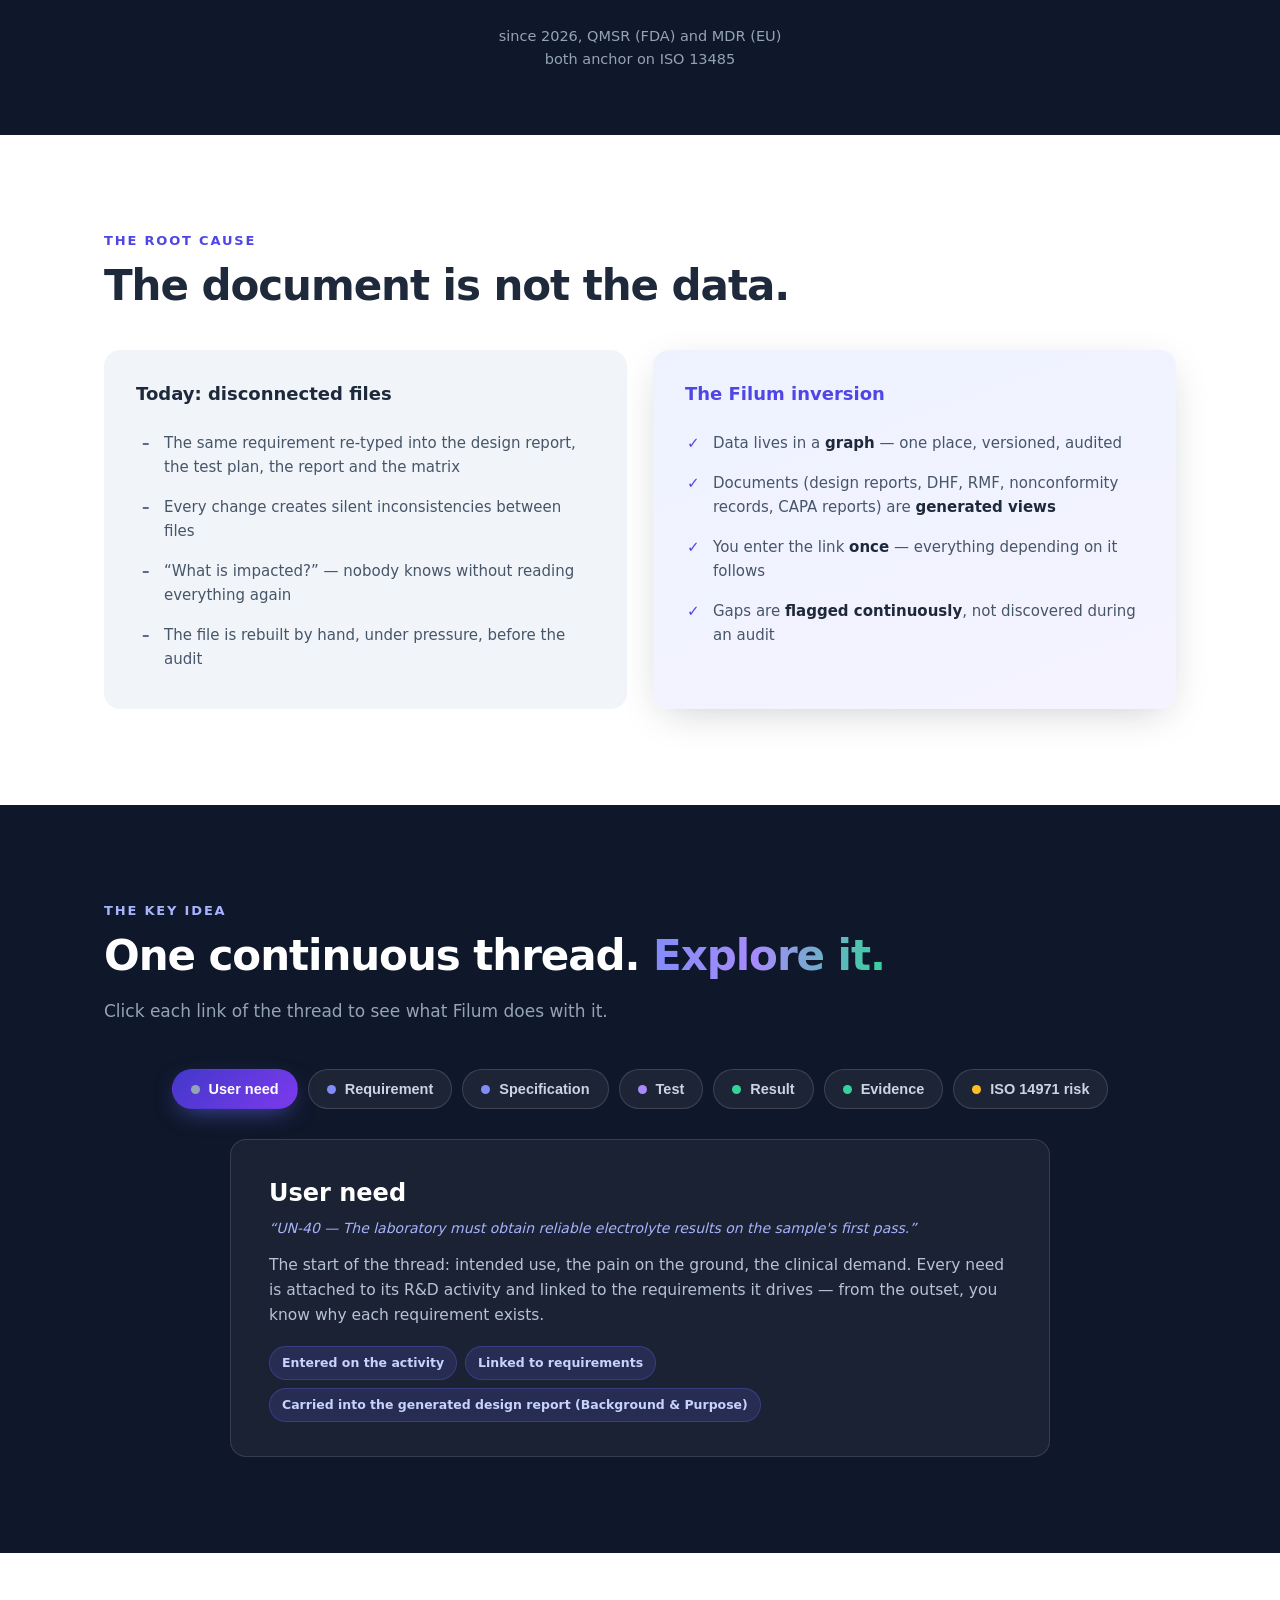
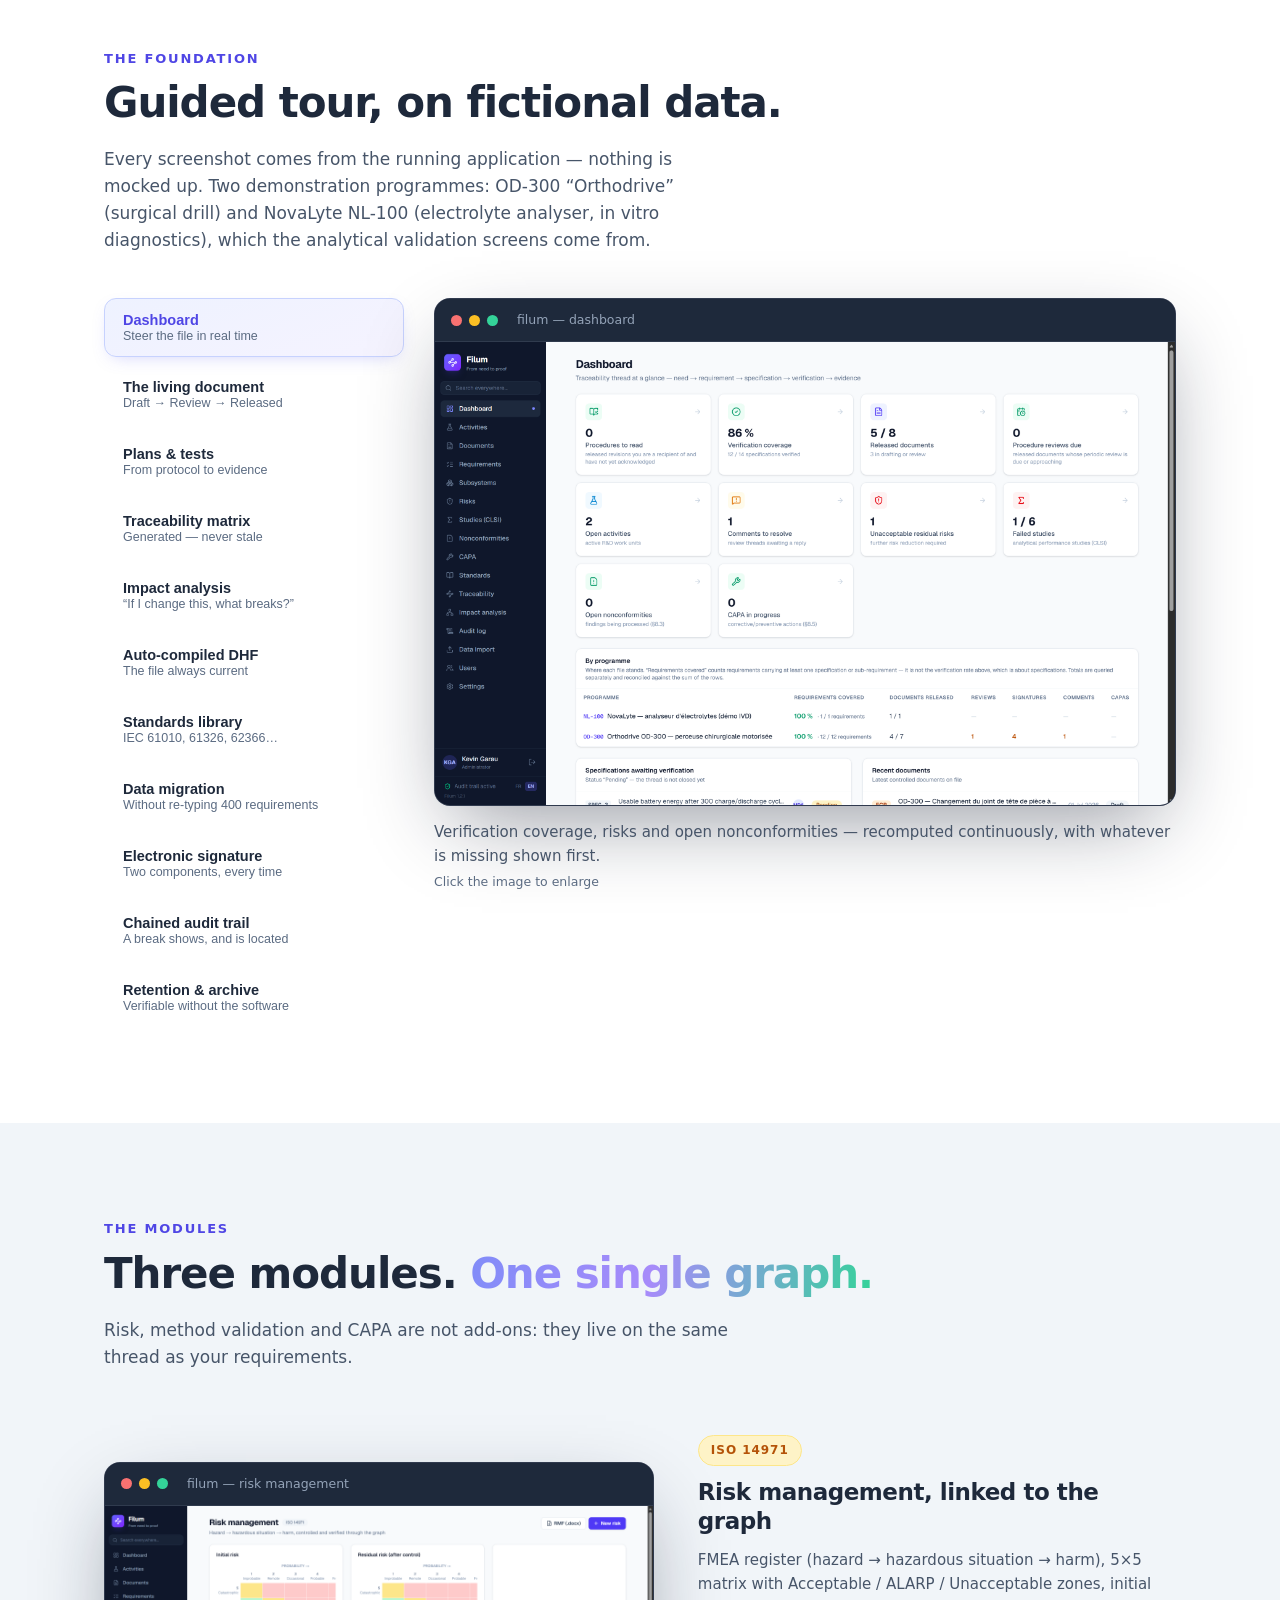
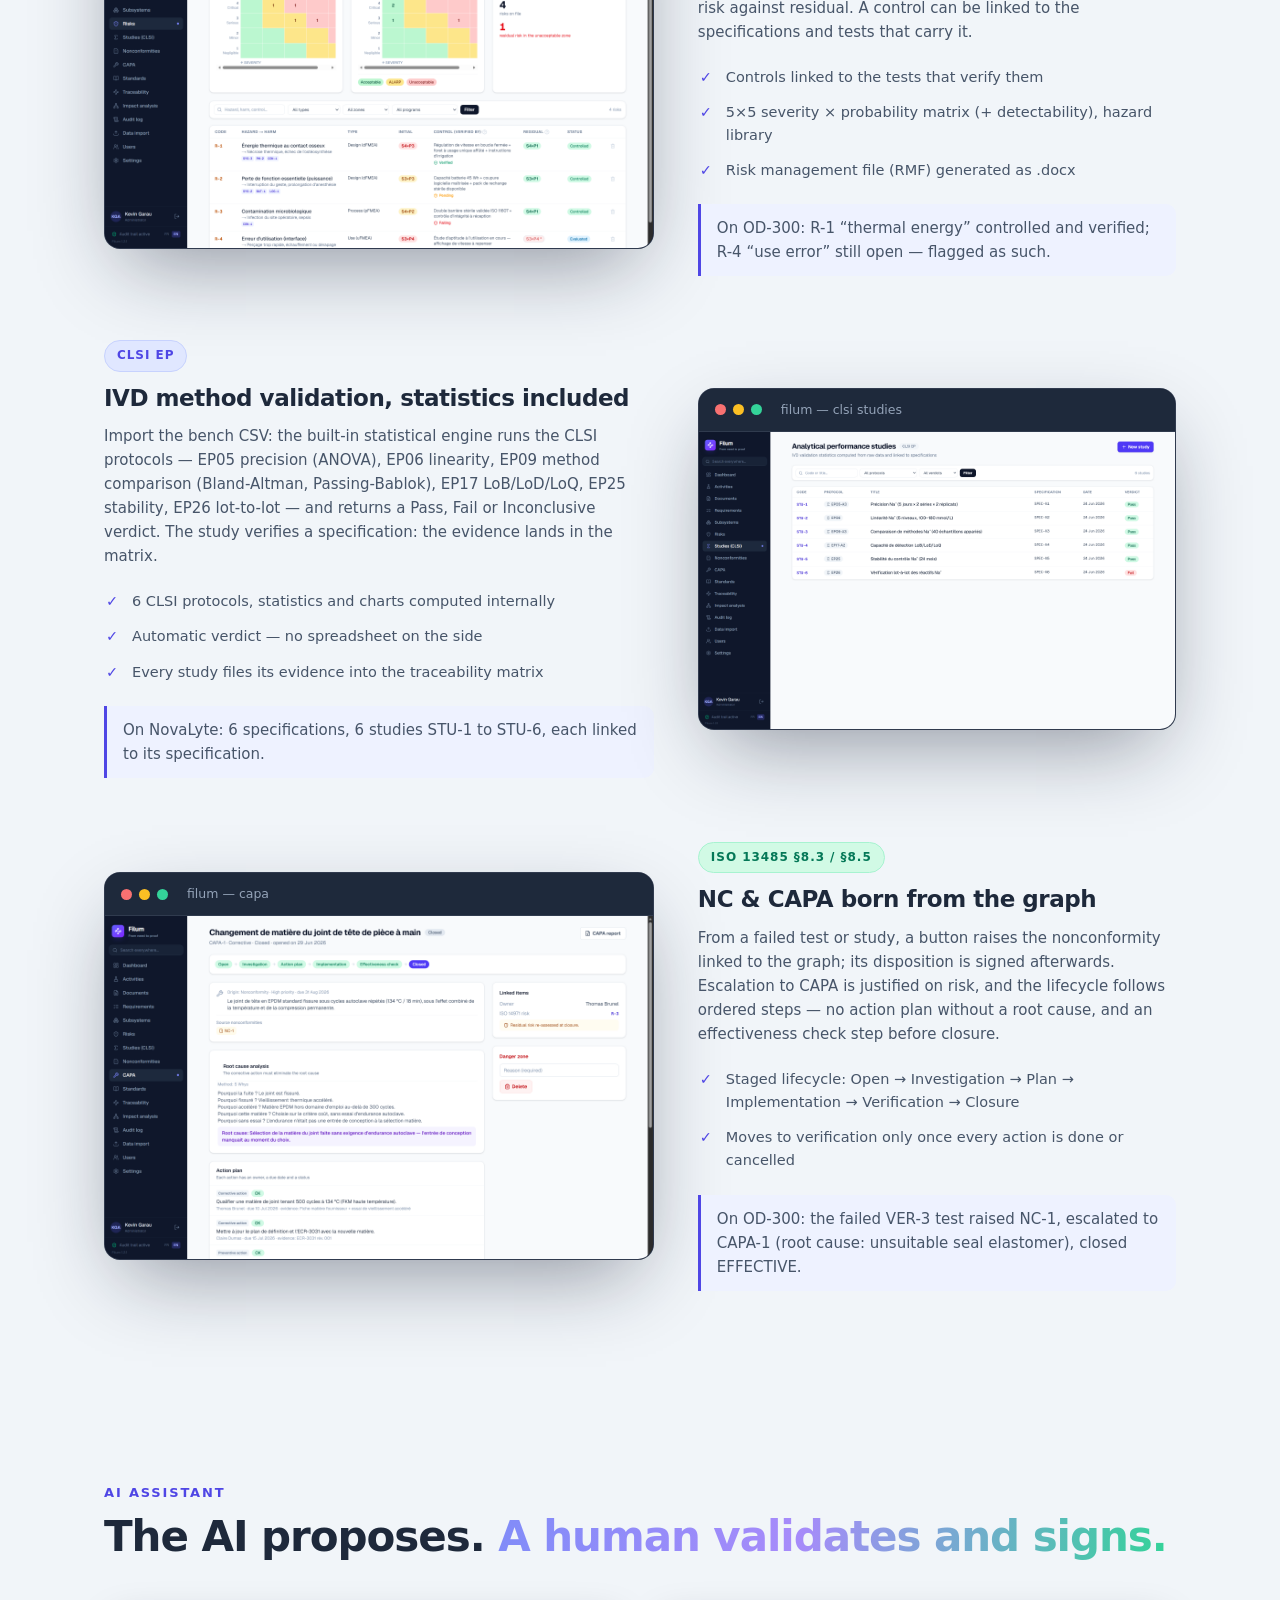
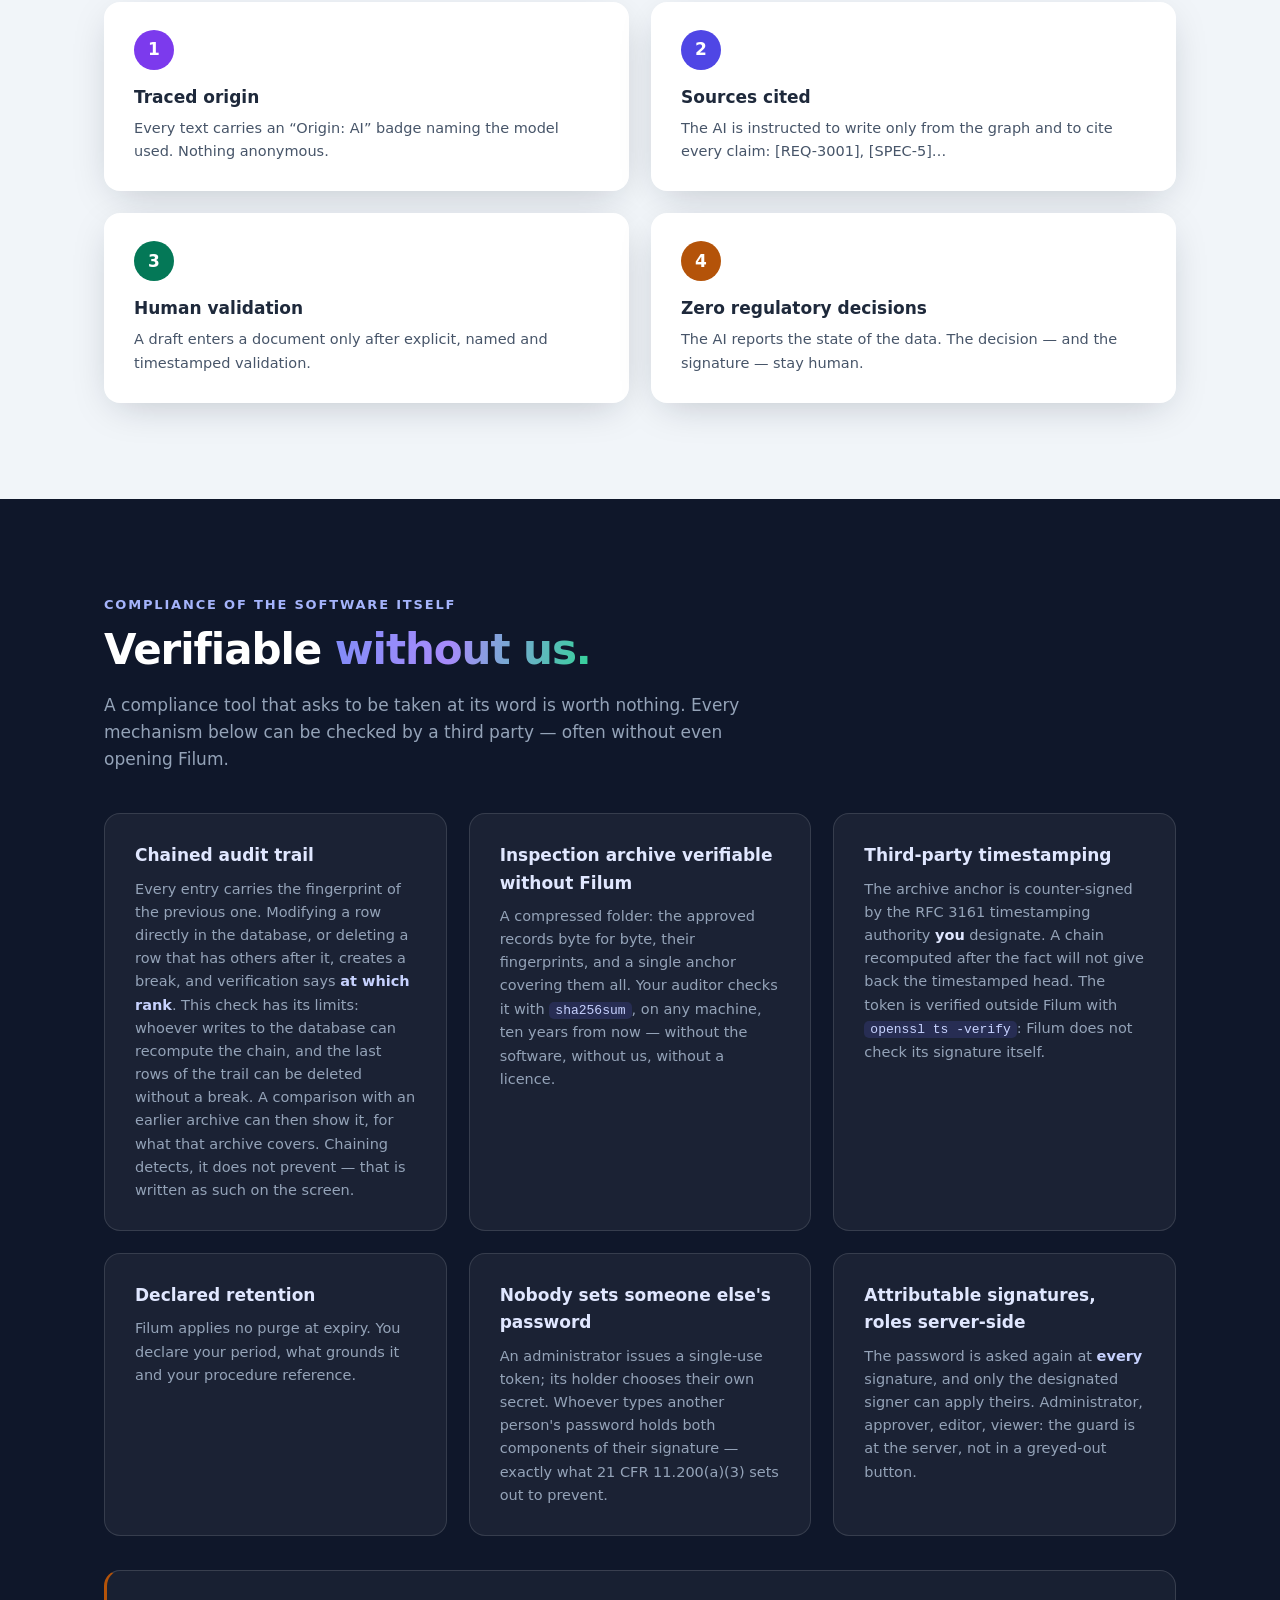
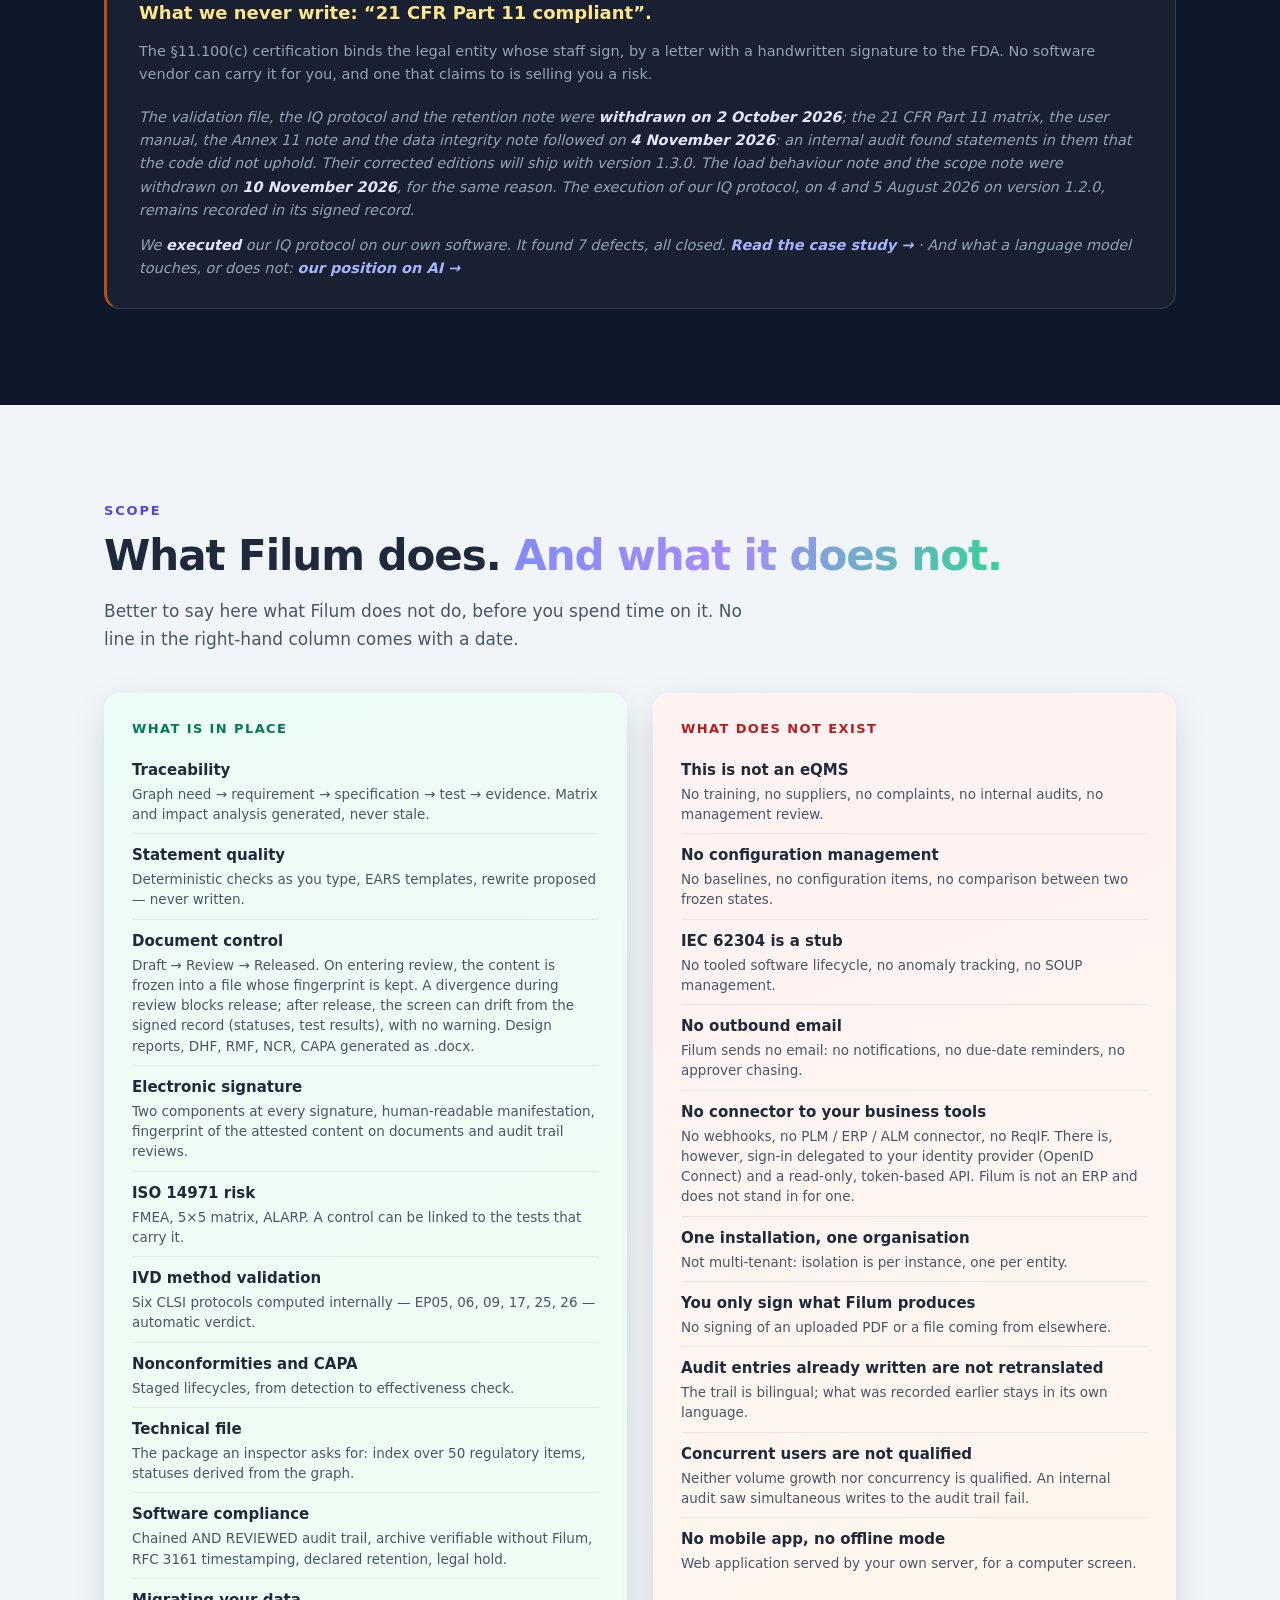
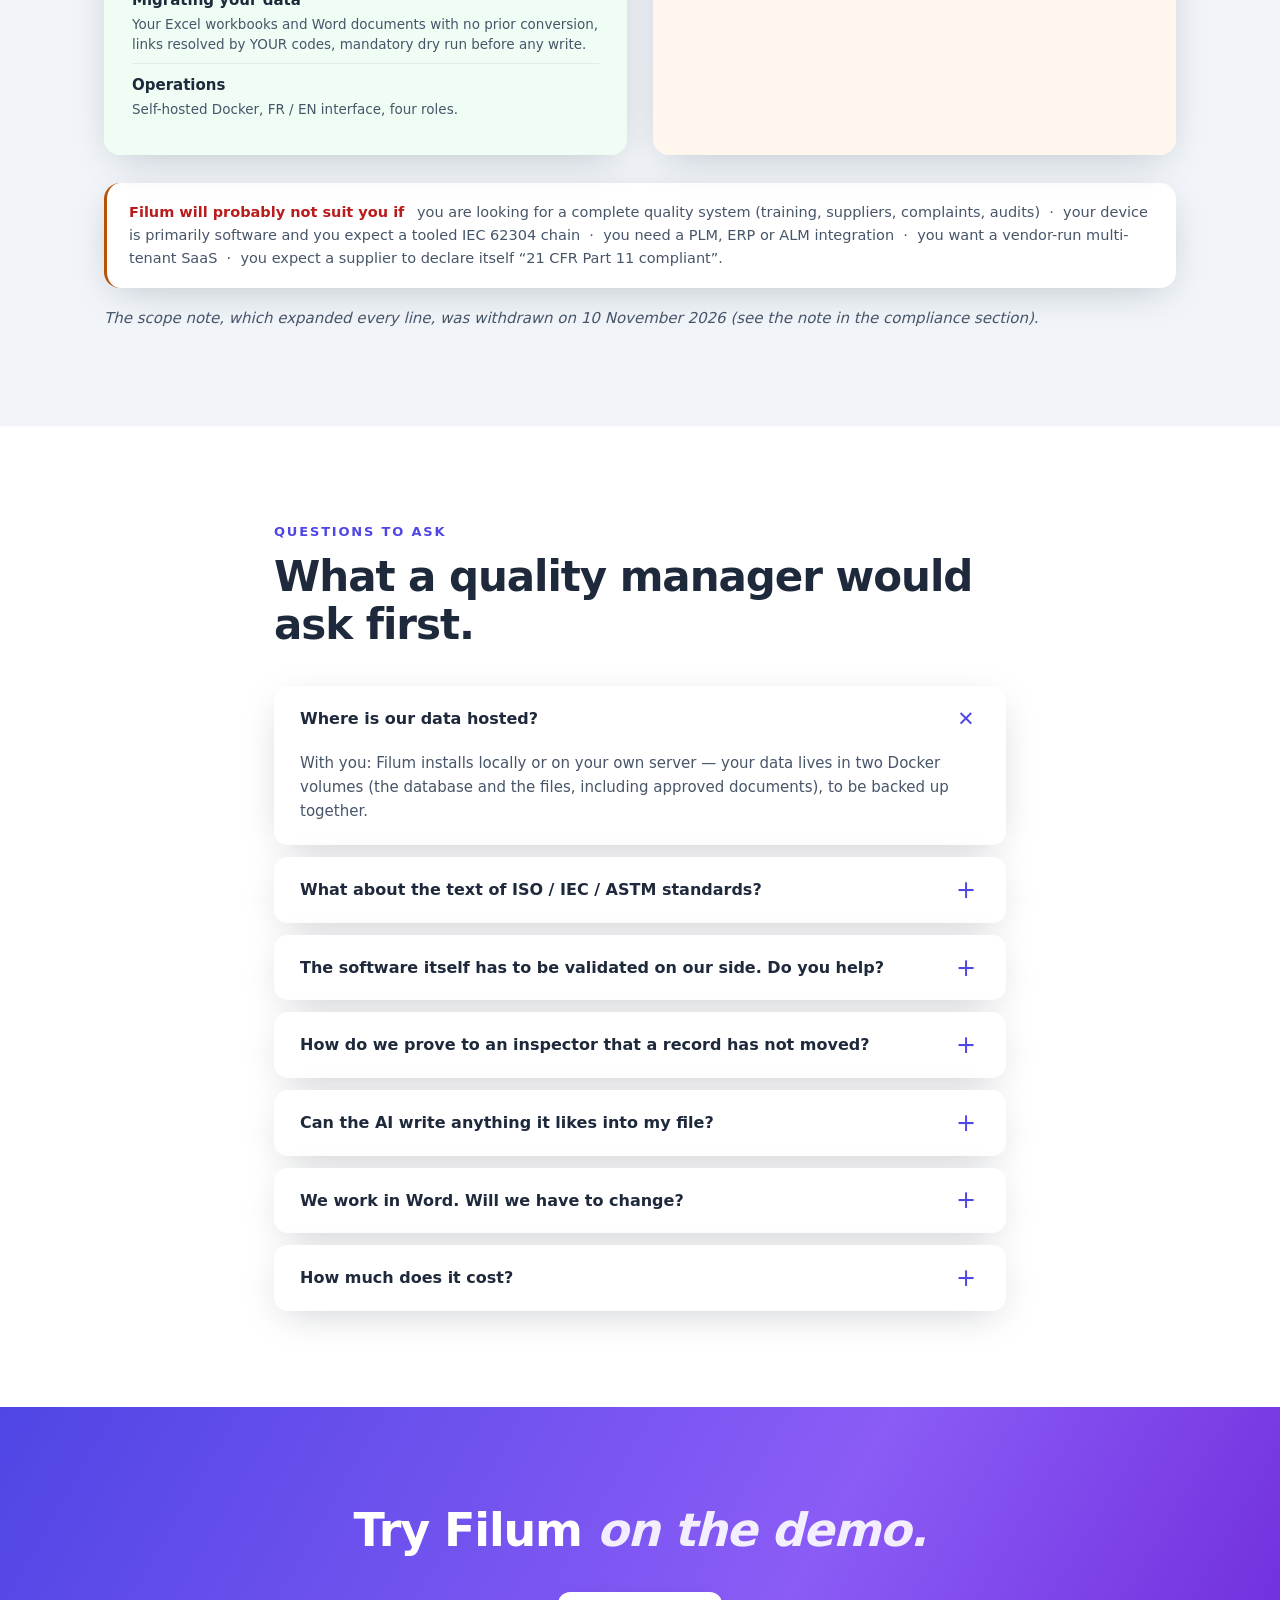
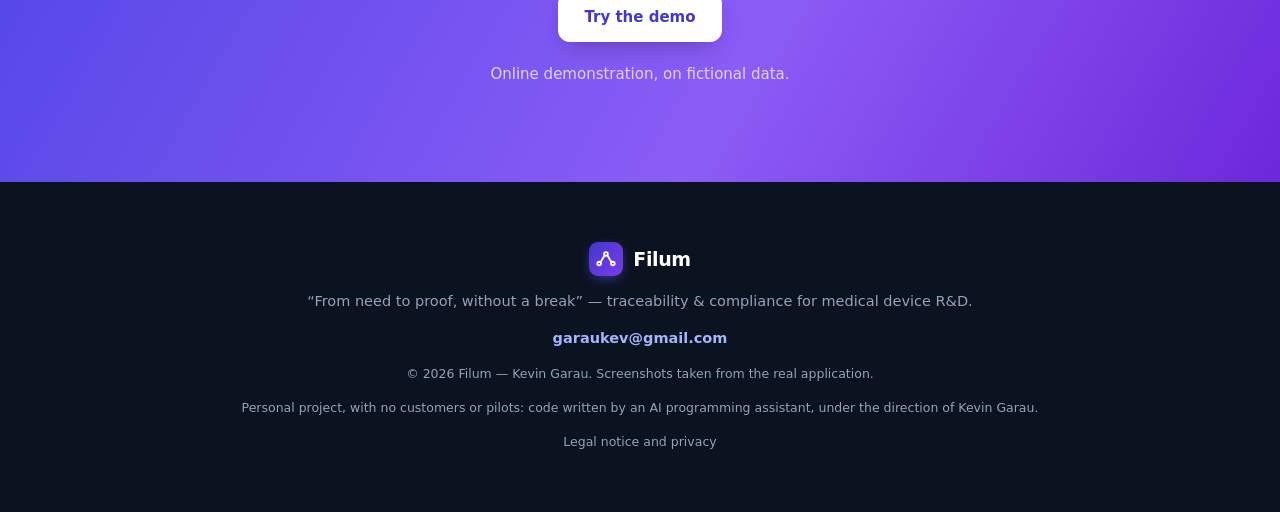
==== commit 7b220264: "Retrait des derniers documents, et le site ne propose plus que la démo La note de périmètre et la no" ====
--- a/en/index.html
+++ b/en/index.html
@@ -34,7 +34,7 @@
     <div class="nav-right">
       <a class="lang-switch" href="../" hreflang="fr" title="Lire cette page en français">FR</a>
       <a class="btn btn-sm btn-light btn-demo" href="demo.html">Try the demo</a>
-      <a class="btn btn-sm btn-primary" href="mailto:garaukev@gmail.com?subject=Filum%20demonstration">Request a demo</a>
+      <a class="btn btn-sm btn-primary" href="mailto:garaukev@gmail.com?subject=Filum">Contact us</a>
     </div>
   </div>
 </nav>
@@ -49,7 +49,7 @@
       Filum connects user needs, requirements, tests, <strong>risks</strong> and evidence into a <strong>living traceability graph</strong> — and generates design reports, DHF, risk management file and CAPA reports on demand. ISO 14971 risk, CLSI method validation and NC/CAPA live on the same thread: you enter the link once; gaps are flagged automatically.
     </p>
     <div class="hero-cta reveal d3">
-      <a class="btn btn-primary" href="mailto:garaukev@gmail.com?subject=Filum%20demonstration">Request a demonstration</a>
+      <a class="btn btn-primary" href="mailto:garaukev@gmail.com?subject=Filum">Contact us</a>
       <a class="btn btn-ghost" href="#graphe">Follow the thread ↓</a>
     </div>
     <p class="hero-note reveal d3">Personal project, with no customers or pilots: code written by an AI programming assistant, under the direction of Kevin Garau.</p>
@@ -92,16 +92,8 @@
 
 <!-- ═══════════ CHIFFRES ═══════════ -->
 <section class="stats">
-  <div class="container stats-grid">
+  <div class="container stats-grid" style="grid-template-columns:1fr">
     <div class="stat reveal">
-      <span class="stat-num" data-count="38" data-suffix=" / 44">38 / 44</span>
-      <span class="stat-label">FDA warning letters (devices, 2025) cite the quality system</span>
-    </div>
-    <div class="stat reveal d1">
-      <span class="stat-num" data-count="120" data-prefix="50–" data-suffix="&nbsp;h">50–120&nbsp;h</span>
-      <span class="stat-label">of qualified writing for a single document review</span>
-    </div>
-    <div class="stat reveal d2">
       <span class="stat-num" data-count="2" data-suffix="&nbsp;markets, 1&nbsp;standard">2&nbsp;markets, 1&nbsp;standard</span>
       <span class="stat-label">since 2026, QMSR (FDA) and MDR (EU) both anchor on ISO 13485</span>
     </div>
@@ -336,17 +328,8 @@
     <div class="honesty reveal d3">
       <h3>What we never write: “21 CFR Part 11 compliant”.</h3>
       <p>The §11.100(c) certification binds the legal entity whose staff sign, by a letter with a handwritten signature to the FDA. No software vendor can carry it for you, and one that claims to is selling you a risk.</p>
-      <div class="telechargements telechargements-sombre" style="grid-template-columns:minmax(0,520px)">
-        <a class="dl dl-sombre" href="../docs/Filum_load_behaviour_note.docx" download>
-          <span class="dl-ico" aria-hidden="true">↓</span>
-          <span class="dl-txt">
-            <strong>The load behaviour note</strong>
-            <em>measured, and what is not measured</em>
-          </span>
-        </a>
-      </div>
       <p class="section-note reveal d3" style="margin-top:20px">
-        The validation file, the IQ protocol and the retention note were <strong>withdrawn on 2 October 2026</strong>; the 21 CFR Part 11 matrix, the user manual, the Annex 11 note and the data integrity note followed on <strong>4 November 2026</strong>: an internal audit found statements in them that the code did not uphold. Their corrected editions will ship with version 1.3.0. The execution of our IQ protocol, on 4 and 5 August 2026 on version 1.2.0, remains recorded in its signed record.
+        The validation file, the IQ protocol and the retention note were <strong>withdrawn on 2 October 2026</strong>; the 21 CFR Part 11 matrix, the user manual, the Annex 11 note and the data integrity note followed on <strong>4 November 2026</strong>: an internal audit found statements in them that the code did not uphold. Their corrected editions will ship with version 1.3.0. The load behaviour note and the scope note were withdrawn on <strong>10 November 2026</strong>, for the same reason. The execution of our IQ protocol, on 4 and 5 August 2026 on version 1.2.0, remains recorded in its signed record.
       </p>
       <p class="section-note reveal d3" style="margin-top:12px">
         We <strong>executed</strong> our IQ protocol on our own software. It found 7 defects, all closed. <a href="validation.html" style="color:#A5B4FC;font-weight:600">Read the case study →</a>  ·  And what a language model touches, or does not: <a href="ia.html" style="color:#A5B4FC;font-weight:600">our position on AI →</a>
@@ -361,7 +344,7 @@
     <p class="kicker reveal">Scope</p>
     <h2 class="reveal d1">What Filum does. <span class="grad">And what it does not.</span></h2>
     <p class="section-sub reveal d2">
-      A demonstration given to somebody looking for something else costs two hours on both sides. So we say it here. No line in the right-hand column comes with a date.
+      Better to say here what Filum does not do, before you spend time on it. No line in the right-hand column comes with a date.
     </p>
 
     <div class="scope reveal d3">
@@ -387,12 +370,12 @@
           <li class="scope-item"><strong>This is not an eQMS</strong><span>No training, no suppliers, no complaints, no internal audits, no management review.</span></li>
           <li class="scope-item"><strong>No configuration management</strong><span>No baselines, no configuration items, no comparison between two frozen states.</span></li>
           <li class="scope-item"><strong>IEC 62304 is a stub</strong><span>No tooled software lifecycle, no anomaly tracking, no SOUP management.</span></li>
-          <li class="scope-item"><strong>No outbound channel</strong><span>Filum sends no email: no notifications, no due-date reminders, no approver chasing.</span></li>
-          <li class="scope-item"><strong>No integration with your information system</strong><span>No webhooks, no PLM / ERP / ALM connector, no ReqIF. Filum is not an ERP and does not stand in for one.</span></li>
+          <li class="scope-item"><strong>No outbound email</strong><span>Filum sends no email: no notifications, no due-date reminders, no approver chasing.</span></li>
+          <li class="scope-item"><strong>No connector to your business tools</strong><span>No webhooks, no PLM / ERP / ALM connector, no ReqIF. There is, however, sign-in delegated to your identity provider (OpenID Connect) and a read-only, token-based API. Filum is not an ERP and does not stand in for one.</span></li>
           <li class="scope-item"><strong>One installation, one organisation</strong><span>Not multi-tenant: isolation is per instance, one per entity.</span></li>
           <li class="scope-item"><strong>You only sign what Filum produces</strong><span>No signing of an uploaded PDF or a file coming from elsewhere.</span></li>
           <li class="scope-item"><strong>Audit entries already written are not retranslated</strong><span>The trail is bilingual; what was recorded earlier stays in its own language.</span></li>
-          <li class="scope-item"><strong>Concurrent users are not qualified</strong><span>Growth in volume is measured; concurrency is not.</span></li>
+          <li class="scope-item"><strong>Concurrent users are not qualified</strong><span>Neither volume growth nor concurrency is qualified. An internal audit saw simultaneous writes to the audit trail fail.</span></li>
           <li class="scope-item"><strong>No mobile app, no offline mode</strong><span>Web application served by your own server, for a computer screen.</span></li>
         </ul>
       </div>
@@ -404,58 +387,13 @@
     </p>
 
     <p class="section-note reveal d3">
-      The scope note expands every line, states the three design trade-offs behind the absences, and says what remains your organisation's responsibility. No form, no email address to leave:
+      The scope note, which expanded every line, was withdrawn on 10 November 2026 (<a href="#conformite">see the note in the compliance section</a>).
     </p>
-    <div class="telechargements reveal d3">
-      <a class="dl" href="../docs/Filum_scope_onepager.docx" download>
-        <span class="dl-ico" aria-hidden="true">↓</span>
-        <span class="dl-txt">
-          <strong>The one-pager</strong>
-          <em>1 page — does / does not, side by side</em>
-        </span>
-      </a>
-      <a class="dl" href="../docs/Filum_scope_note.docx" download>
-        <span class="dl-ico" aria-hidden="true">↓</span>
-        <span class="dl-txt">
-          <strong>The full note</strong>
-          <em>3 pages — including what remains your responsibility</em>
-        </span>
-      </a>
-      <a class="dl dl-mail" href="#conformite">
-        <span class="dl-ico" aria-hidden="true">→</span>
-        <span class="dl-txt">
-          <strong>The compliance documents</strong>
-          <em>load behaviour; the others are withdrawn until 1.3.0</em>
-        </span>
-      </a>
-    </div>
-  </div>
-</section>
-
-<!-- ═══════════ POSITIONNEMENT ═══════════ -->
-<section class="section" id="positionnement">
-  <div class="container">
-    <p class="kicker reveal">Positioning</p>
-    <h2 class="reveal d1">The seam the others leave open.</h2>
-    <div class="table-wrap reveal d2">
-      <table>
-        <thead>
-          <tr><th></th><th>Hardware V&amp;V driven by test data</th><th>Fine-grained requirement&nbsp;→&nbsp;evidence graph</th><th>Risk &amp; CAPA linked to the graph</th><th>Auto-compiled file (DHF)</th><th>Simplicity &amp; SME pricing</th></tr>
-        </thead>
-        <tbody>
-          <tr><td>General-purpose eQMS <em>(Greenlight Guru, Qualio…)</em></td><td>—</td><td>—</td><td>partial</td><td>partial</td><td>—</td></tr>
-          <tr><td>ALM / requirements <em>(Polarion, Jama…)</em></td><td>—</td><td class="ok">✓</td><td>—</td><td>—</td><td>—</td></tr>
-          <tr><td>Regulated-software platforms <em>(Ketryx…)</em></td><td>—</td><td>✓ (code)</td><td>partial</td><td>partial</td><td>—</td></tr>
-          <tr class="filum-row"><td>Filum</td><td class="ok">✓</td><td class="ok">✓</td><td class="ok">✓</td><td class="ok">✓</td><td class="ok">✓</td></tr>
-        </tbody>
-      </table>
-    </div>
-    <p class="section-note reveal d3">Mechanics and embedded software (IEC 62304) live on the same graph — no silos.</p>
   </div>
 </section>
 
 <!-- ═══════════ FAQ ═══════════ -->
-<section class="section section-tint" id="faq">
+<section class="section" id="faq">
   <div class="container container-narrow">
     <p class="kicker reveal">Questions to ask</p>
     <h2 class="reveal d1">What a quality manager would ask first.</h2>
@@ -497,9 +435,9 @@
 <!-- ═══════════ CTA FINAL ═══════════ -->
 <section class="cta-final">
   <div class="container">
-    <h2 class="reveal">Run your next R&amp;D activity<br />through Filum. <span class="ital">And compare.</span></h2>
+    <h2 class="reveal">Try Filum <span class="ital">on the demo.</span></h2>
     <div class="hero-cta reveal d1">
-      <a class="btn btn-light" href="mailto:garaukev@gmail.com?subject=Filum%20demonstration">Request a demonstration</a>
+      <a class="btn btn-light" href="demo.html">Try the demo</a>
     </div>
     <p class="cta-note reveal d2">Online demonstration, on fictional data.</p>
   </div>
